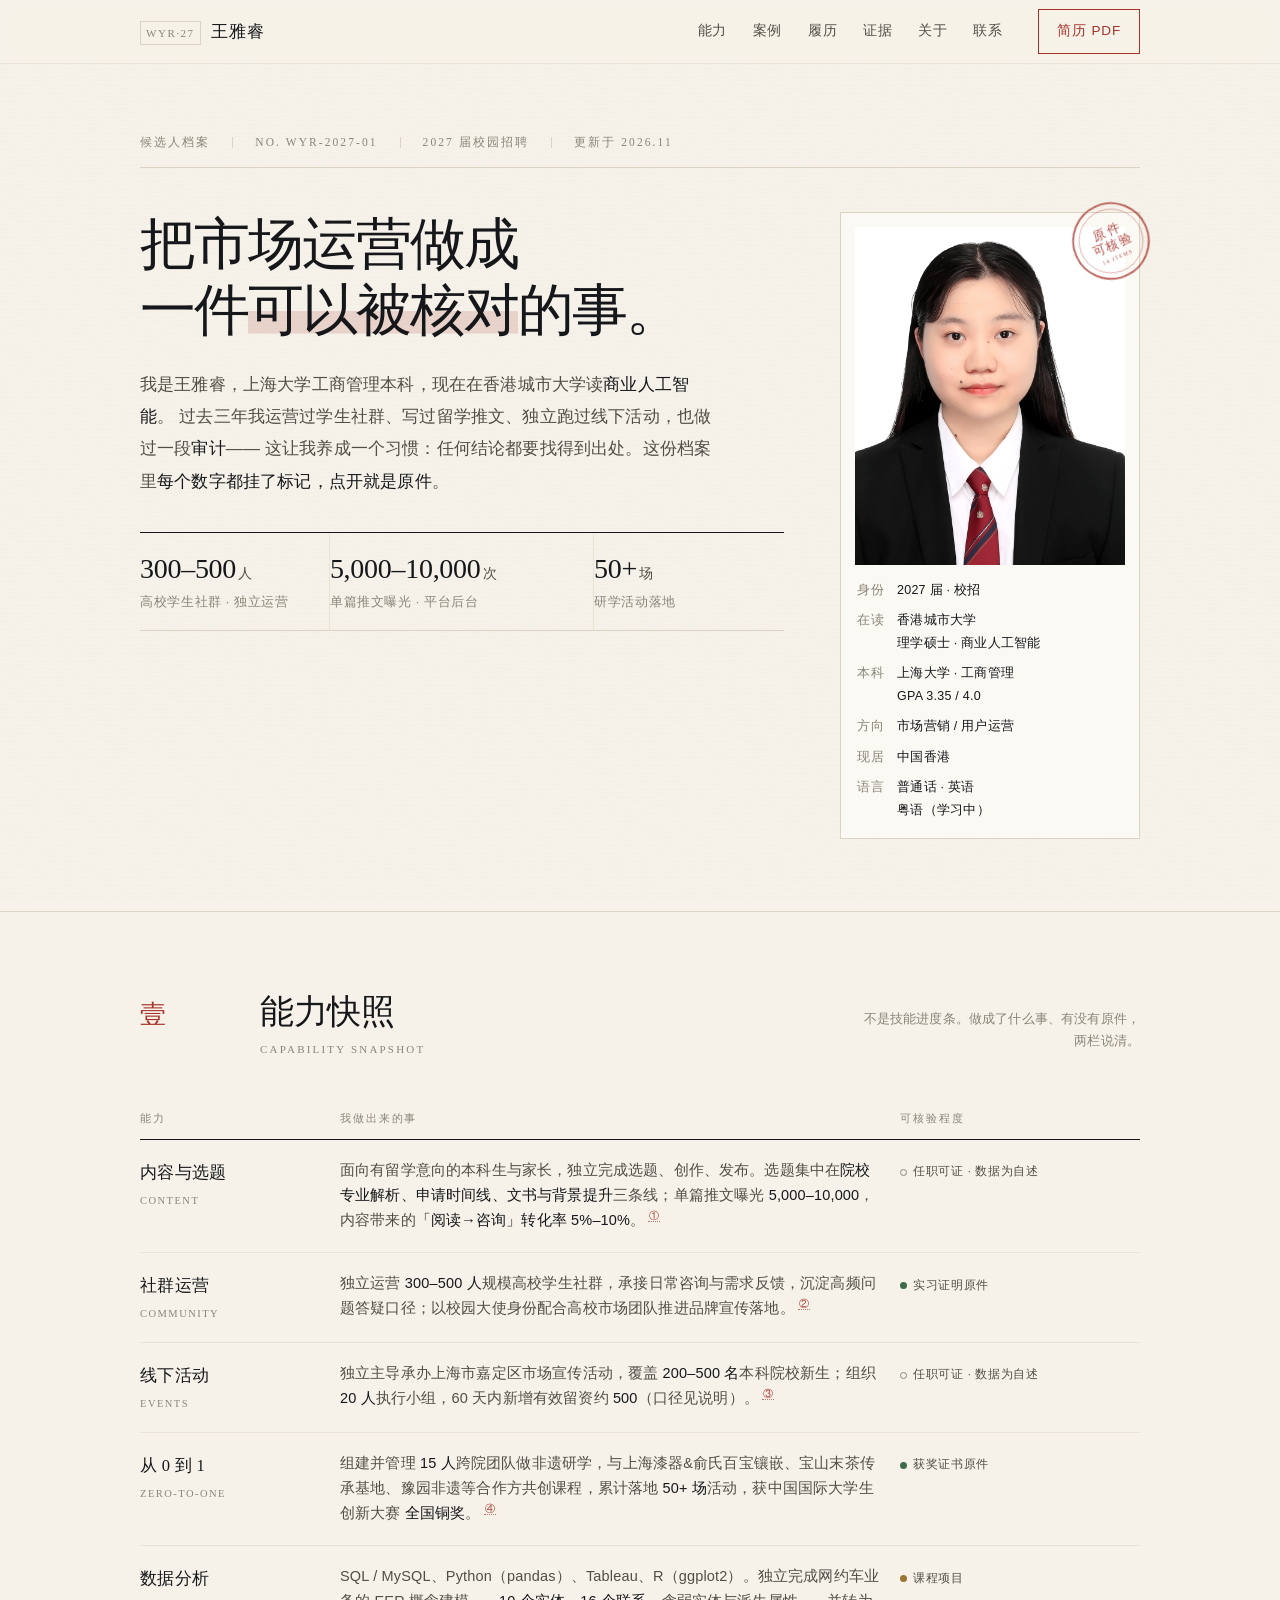
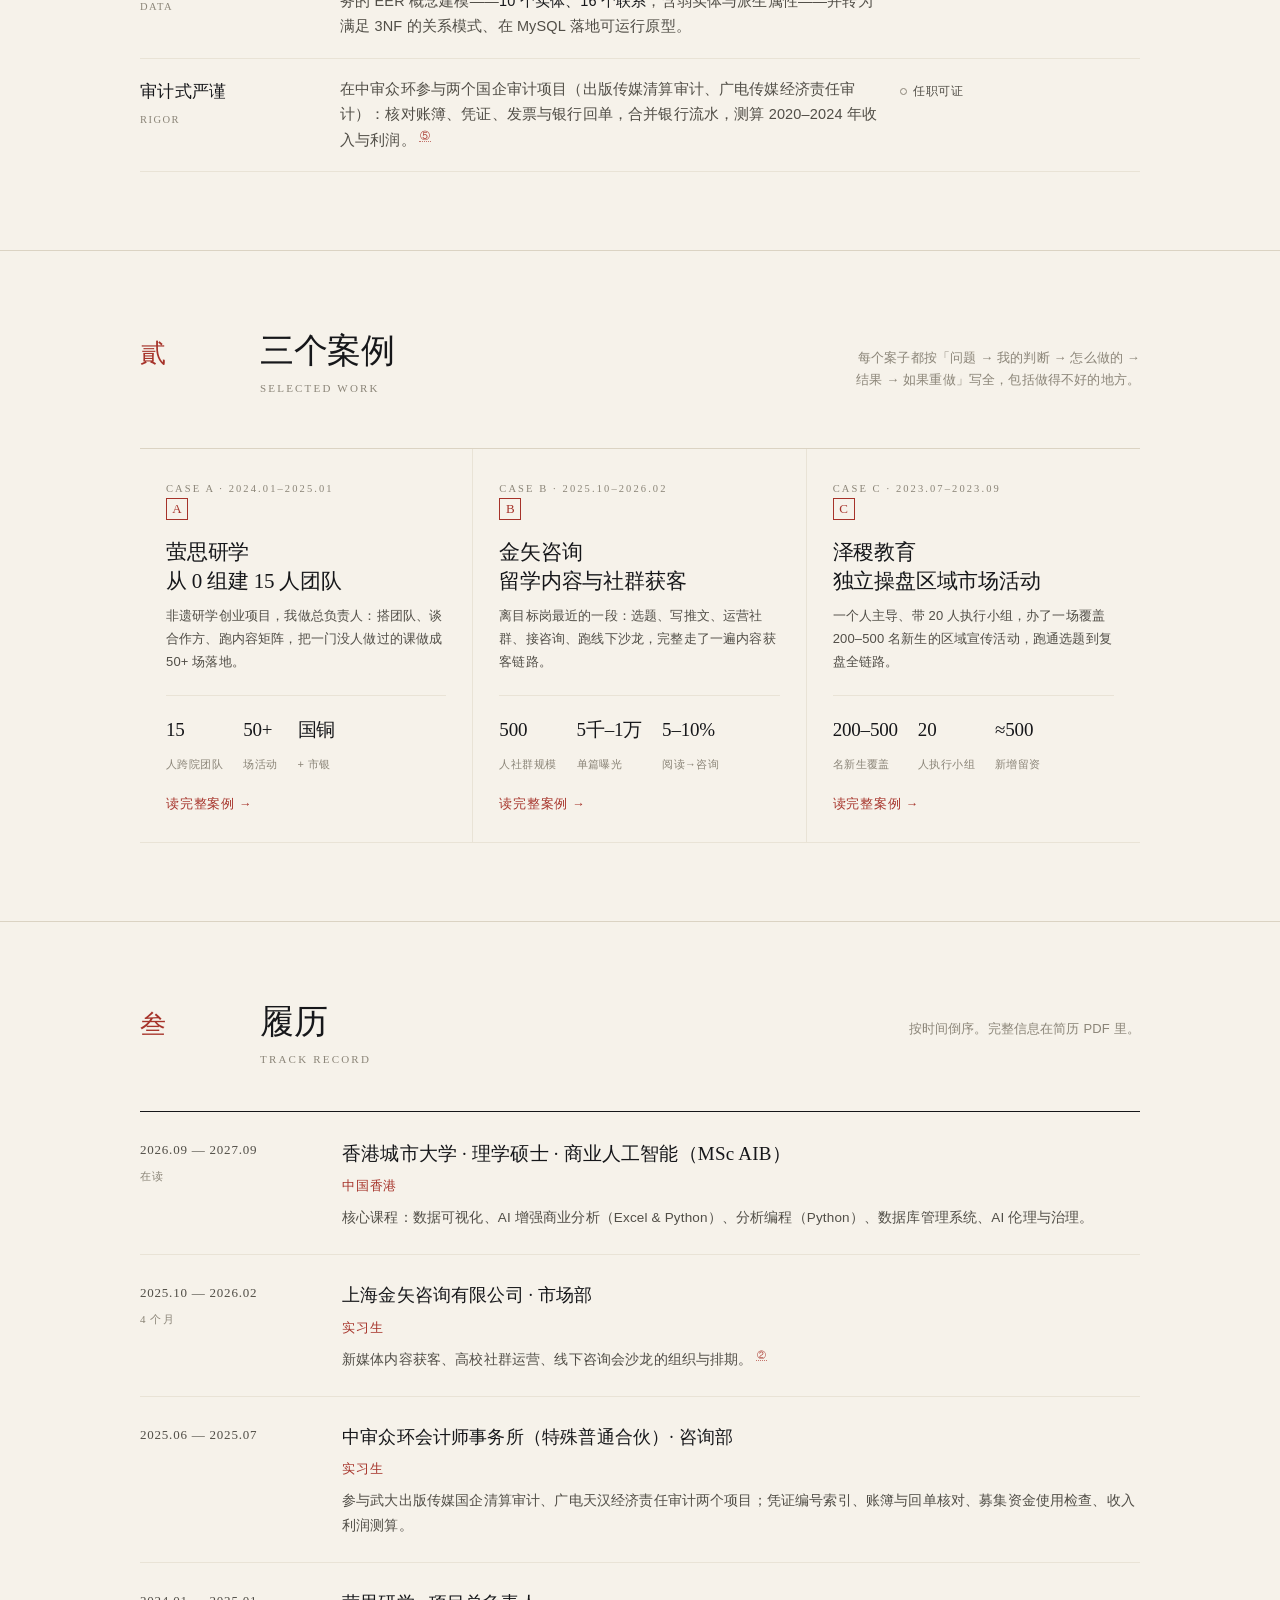
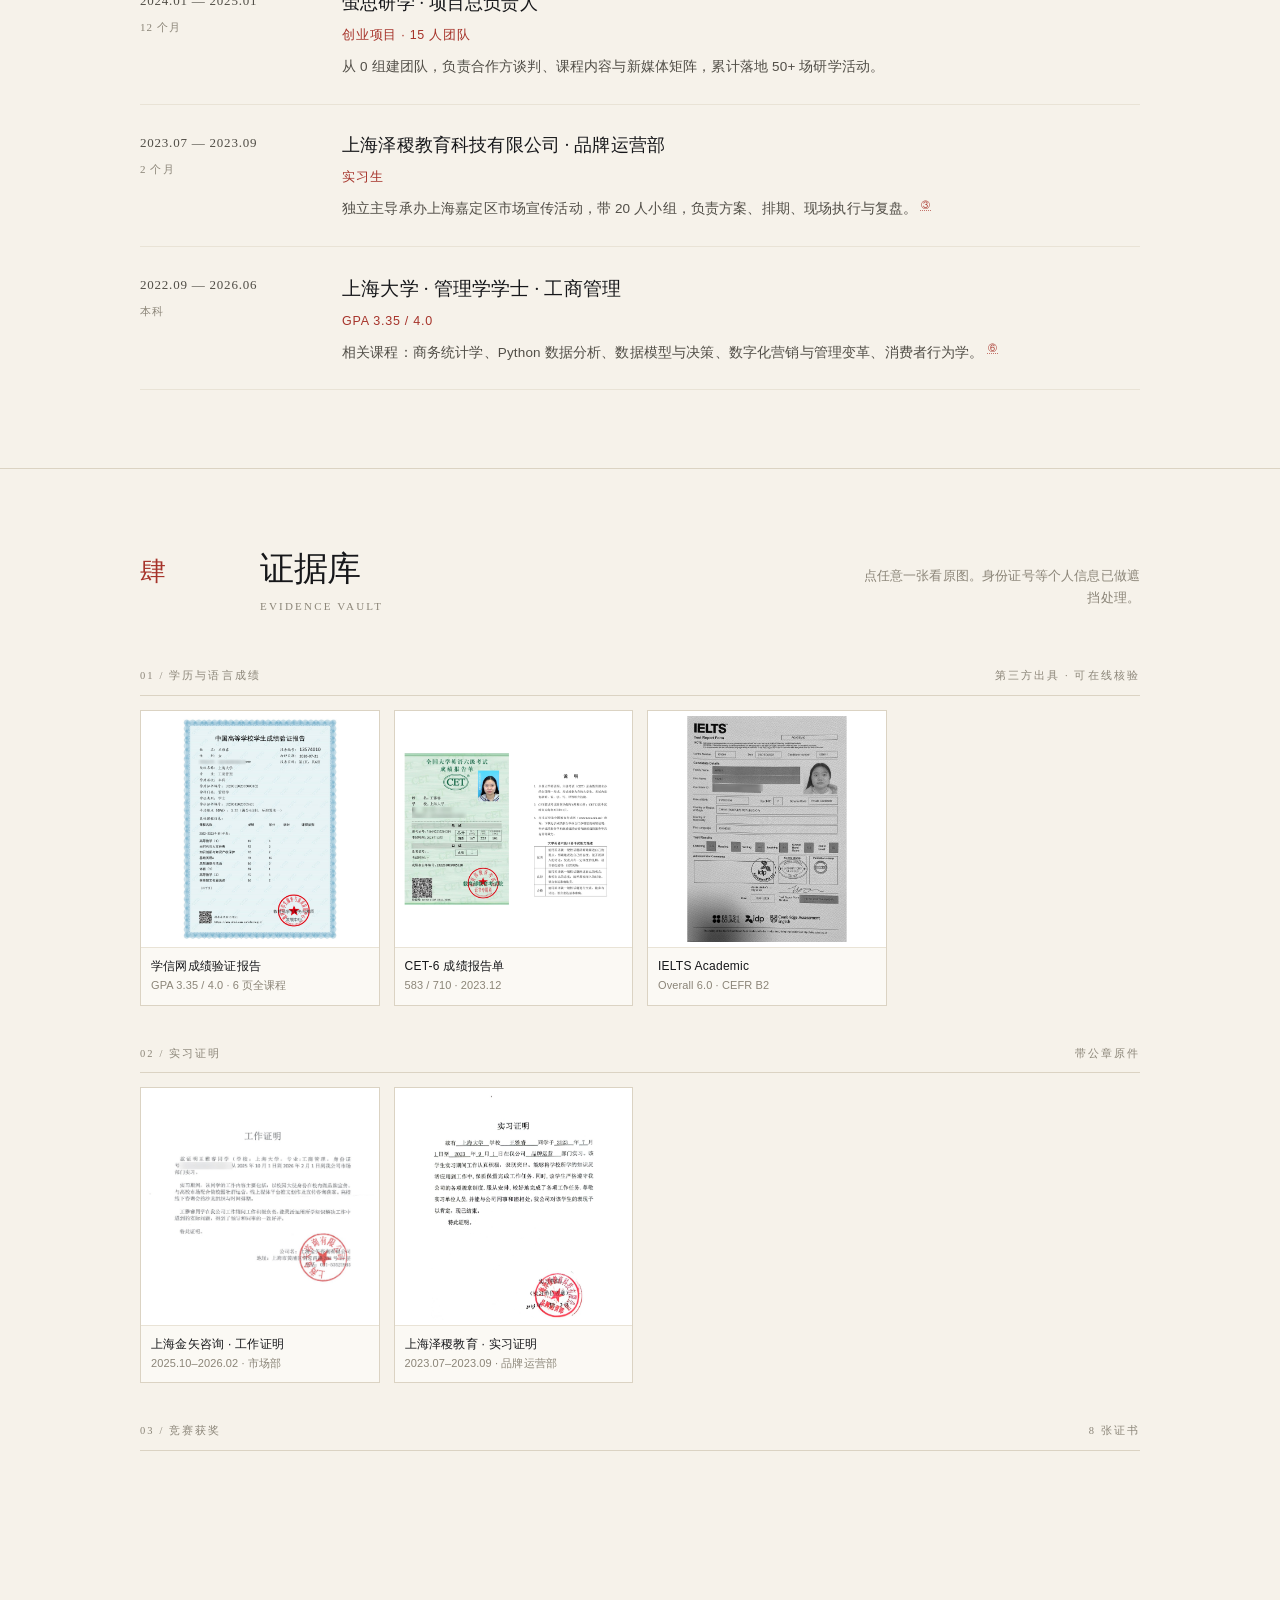
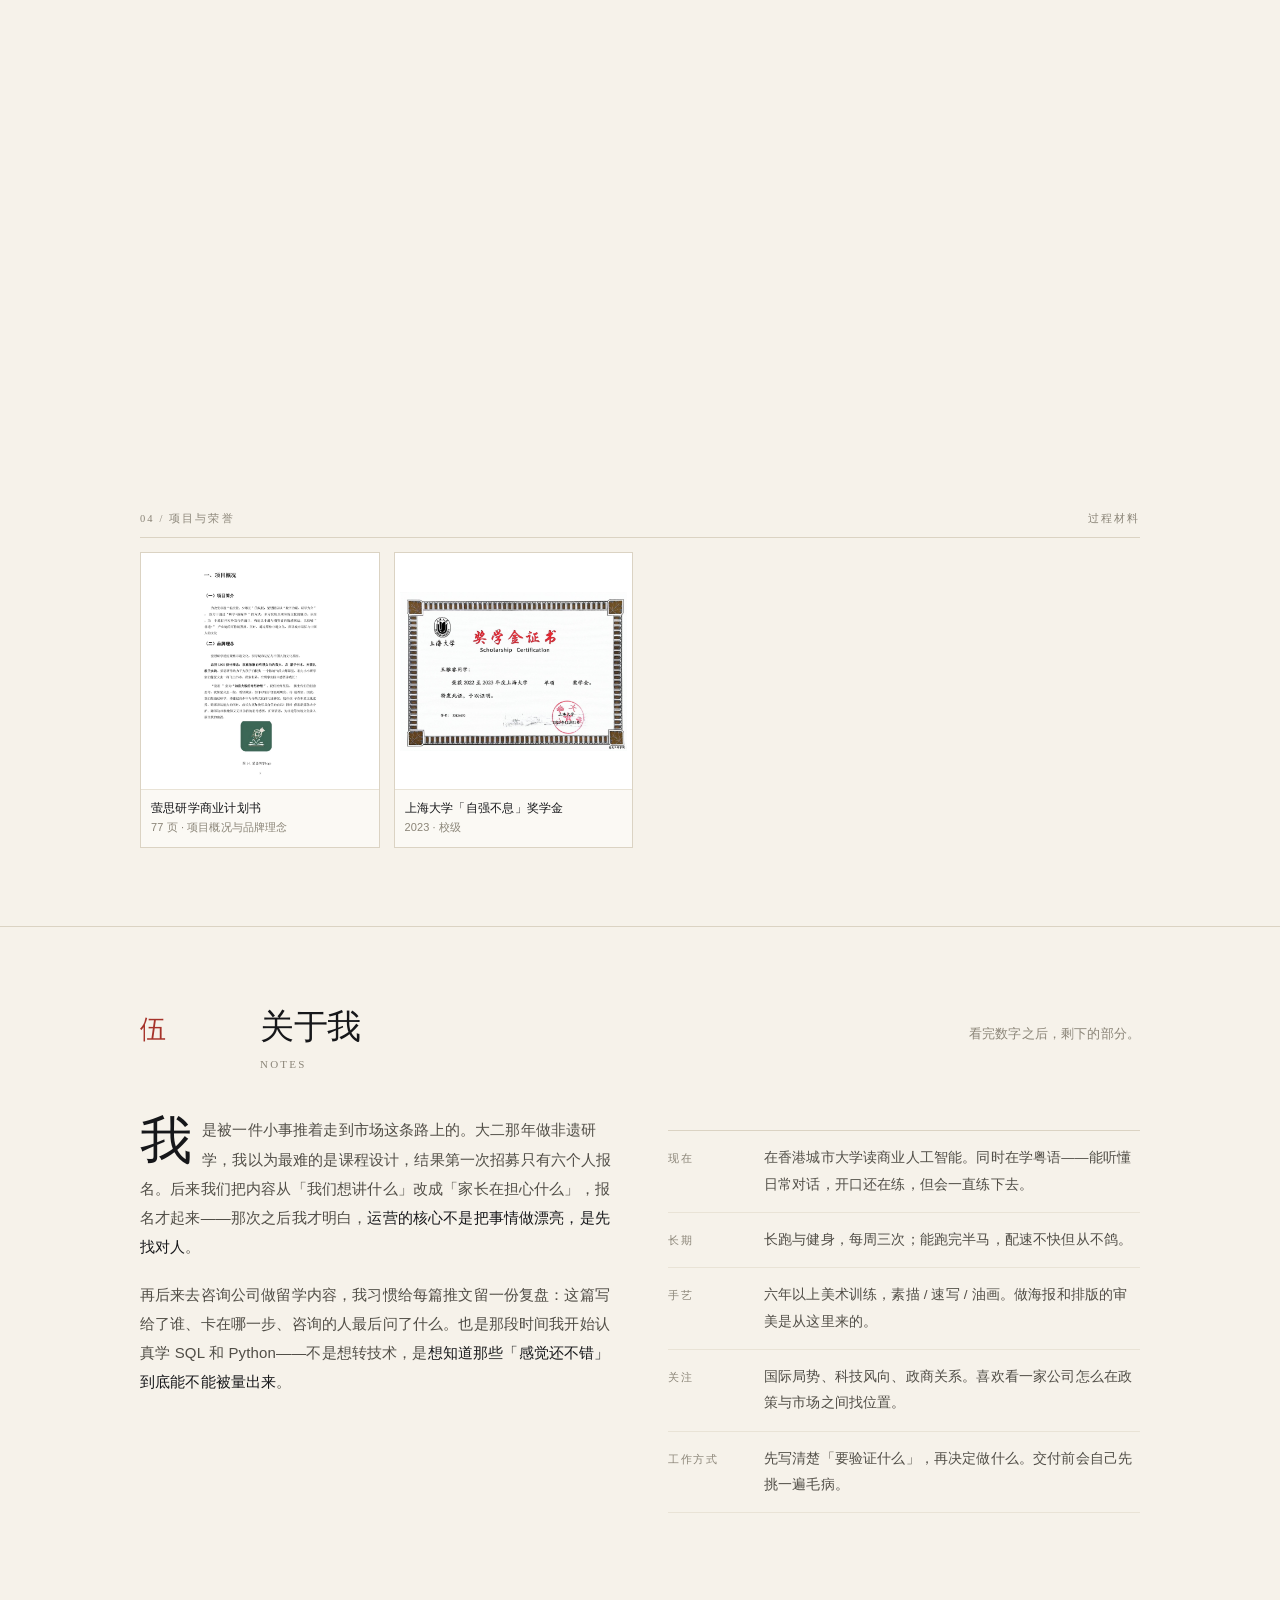
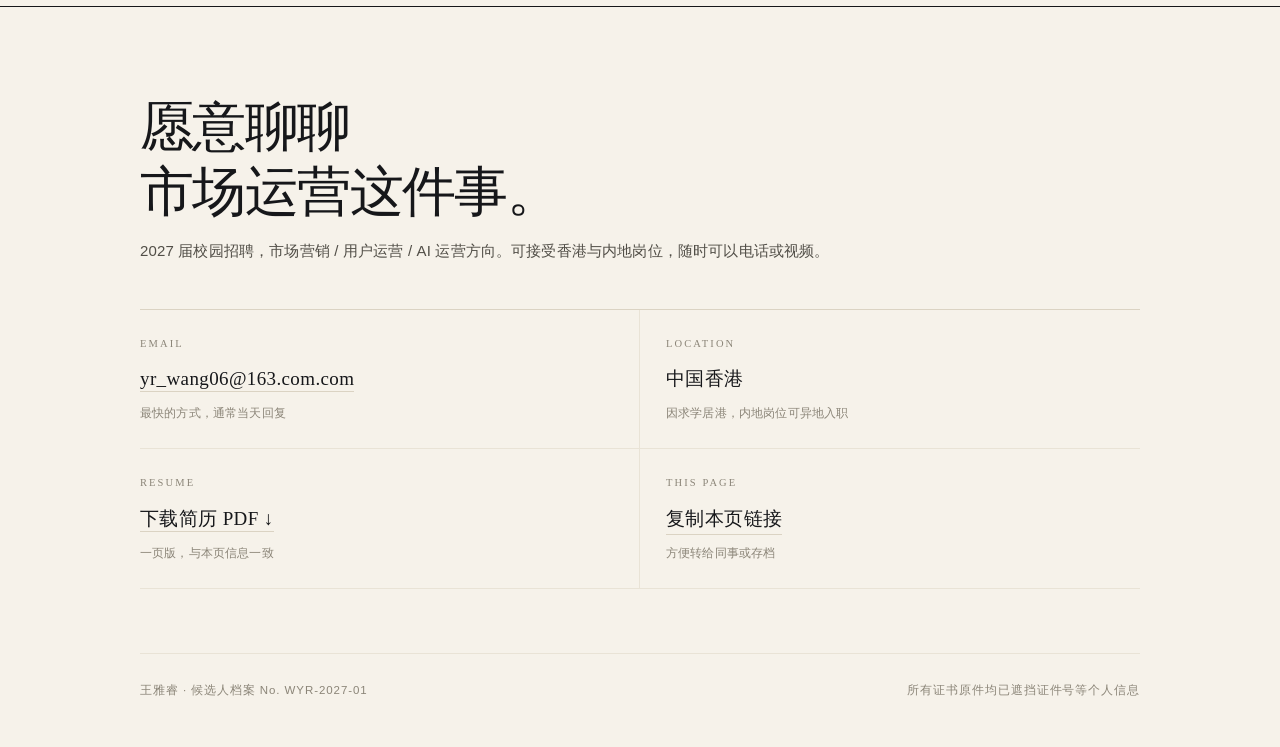
==== index.html @ b4890b72 "个人求职主页：主页 + 三个案例深页 + 证据库" ====
<!DOCTYPE html>
<html lang="zh-CN" data-page-node-id="3rW7O2T2aUyDZjyz8RVxcq">
<head data-page-node-id="IyUqj9gCF0rRZbcDeGdoFm">
<meta charset="UTF-8" data-page-node-id="Cg05ZPYhwxcFV65vFVqfx5">
<meta name="viewport" content="width=device-width, initial-scale=1, viewport-fit=cover" data-page-node-id="Tofww5QOfFr5IQRy7ZRAEP">
<title>王雅睿 · 候选人档案｜市场运营 × 商业 AI</title>
<meta name="description" content="王雅睿的求职档案：市场营销 / 用户运营方向，2027 届。社群 300–500 人、单篇曝光 5,000–10,000、50+ 场活动落地——每个数字都可以点开看原件。" data-page-node-id="3o1d6H4ub7Fr3OUBq5OJev">
<meta property="og:title" content="王雅睿 · 候选人档案" data-page-node-id="F1kcLTGFA8L5IuRWUOjXQo">
<meta property="og:description" content="把市场运营做成一件可以被核对的事。每个数字都能点开看原件。" data-page-node-id="FoWhUVupAAy3FRK7jI3DTn">
<meta property="og:type" content="profile" data-page-node-id="D4tkSBPD7HhjB764NLaxyy">
<meta name="theme-color" content="#F6F2EA" data-page-node-id="rVIRnZGQgcX4k6D0nRZxge">
<link rel="stylesheet" href="assets/css/style.css" data-page-node-id="ITL69DFjRI6aH1kKq4cWzA">
<link rel="icon" href="data:image/svg+xml,%3Csvg xmlns='http://www.w3.org/2000/svg' viewBox='0 0 32 32'%3E%3Crect width='32' height='32' fill='%23F6F2EA'/%3E%3Ctext x='16' y='23' font-family='serif' font-size='19' text-anchor='middle' fill='%2316171A'%3E王%3C/text%3E%3C/svg%3E" data-page-node-id="YFJG2uj8fcCX6z87Q8WNh3">
</head>
<body data-page-node-id="DBGre9bV0Rbq56rV9e6fEq">

<div class="progress" id="progress" data-page-node-id="qNP0ofUanUL6TaEUNlZ9ET"></div>

<header class="topbar" id="topbar" data-page-node-id="6o1U7KE8ZUZcat3TRJ0YXN">
  <div class="wrap" data-page-node-id="iz7XzhpEjI8BxDLKNpGn3j">
    <a class="brand" href="#top" data-page-node-id="jNqeBmuFl4iLcr6DYHzYpp"><span class="idx" data-page-node-id="QMomP7bT2M6AMP9yG8xoOj">WYR·27</span>王雅睿</a>
    <nav class="nav" id="nav" data-page-node-id="5OzqGx1LTX3hp3N8IAxzbo">
      <a href="#capability" data-page-node-id="iE60yF2D6KvG8jv4lZjAG3">能力</a>
      <a href="#cases" data-page-node-id="LtE9ecdXGhDPWm4U1nprAi">案例</a>
      <a href="#track" data-page-node-id="sd4MPZTDdKNSzBZe9NDNyK">履历</a>
      <a href="#vault" data-page-node-id="PxlEeK2Q7bdeE2jkTgO5Oe">证据</a>
      <a href="#about" data-page-node-id="SiUefFDdPsVM1Bc1UvfvZD">关于</a>
      <a href="#contact" data-page-node-id="FMXvlNWWqbcRLtR20S2TXp">联系</a>
    </nav>
    <a class="btn btn--seal" href="assets/docs/王雅睿_市场运营_简历.pdf" target="_blank" rel="noopener" data-page-node-id="gG3QMGjwgCRSXr06G0YqLo">简历 PDF</a>
  </div>
</header>

<main id="top" data-page-node-id="mqFvXyKYajFZKtyqShaC9O">

<!-- ══════════════════════ 首屏 ══════════════════════ -->
<section class="hero" data-page-node-id="Vp7hL2NpA2HNymBN58H6Iy">
  <div class="wrap" data-page-node-id="Dtm4Lm6kjdu806PJhCV9HE">

    <div class="hero-meta" data-page-node-id="GTxefBMCHbf6BtBMO8LFev">
      <span data-page-node-id="HuEmtAj0pL0EKH0cH8p0uo">候选人档案</span><span class="sep" data-page-node-id="kcDPpHM9YvOJA9FsgOVtwB"></span>
      <span data-page-node-id="WDnkIGuHUcg3pZkCaamkpP">No. WYR-2027-01</span><span class="sep" data-page-node-id="7ZEqAhuBV8PtHYKCIKTM3E"></span>
      <span data-page-node-id="OcBIWPklPxzWCDZlWB6yJH">2027 届校园招聘</span><span class="sep" data-page-node-id="M7ayPCcjbf8464PJ08BTDE"></span>
      <span data-page-node-id="b18Sbu6osI8KVCXDFysQWo">更新于 2026.11</span>
    </div>

    <div class="hero-grid" data-page-node-id="WWiYXAsM4WBFP71lXmY7DF">
      <div data-page-node-id="Kgh1e3wEtumLnLEpW5oAnI">
        <h1 data-page-node-id="hcQ4YLpFDiZUIjP3So9pcU">把市场运营做成<br data-page-node-id="NoQBzs3Ojo3B0C3RCRTM4p">一件<em data-page-node-id="cGwQwaeO9K630KPwYTR4Nz">可以被核对</em>的事。</h1>

        <p class="hero-lead" data-page-node-id="725DXFeWXCWbDvC1SgxjMr">
          我是王雅睿，上海大学工商管理本科，现在在香港城市大学读<strong data-page-node-id="FKp72LZNGszzpJo05PKH5A">商业人工智能</strong>。
          过去三年我运营过学生社群、写过留学推文、独立跑过线下活动，也做过一段<strong data-page-node-id="poCYEkGu9Wr4pmmlwnJNMN">审计</strong>——
          这让我养成一个习惯：任何结论都要找得到出处。这份档案里<strong data-page-node-id="k5fAmEGmrgG6kIk7xNzsGU">每个数字都挂了标记，点开就是原件</strong>。
        </p>

        <div class="statbar" data-page-node-id="S4Tze6ey4y2ffPAvltMvBD">
          <div class="stat" data-page-node-id="uBUJJzvFk4uA7zG09CWAba">
            <div class="n" data-page-node-id="ETHJID01gaAb4LSZv8Gv3A">300–500<span class="u" data-page-node-id="1hY59J32boPedgbBeb9tYG">人</span></div>
            <div class="k" data-page-node-id="JR0lFJgdt1A8p3T5ELJPKW">高校学生社群 · 独立运营</div>
          </div>
          <div class="stat" data-page-node-id="fQJ0r69xY21rR4u4Y8USDd">
            <div class="n" data-page-node-id="J71DCFBFbBADZIS0Wo9Skv">5,000–10,000<span class="u" data-page-node-id="HaPOt0PNGQKu3UvBHWfuC6">次</span></div>
            <div class="k" data-page-node-id="ArixRgeVfndCPQkAcl286t">单篇推文曝光 · 平台后台</div>
          </div>
          <div class="stat" data-page-node-id="BkISlcNllDEnXzQK0TCQuX">
            <div class="n" data-page-node-id="ZwDAdL7Y41IS96eqUEcJtr">50+<span class="u" data-page-node-id="2WIYDDctSkUC2yvEqDISUw">场</span></div>
            <div class="k" data-page-node-id="WwwEiM5c1PVYlNHGcnRvbU">研学活动落地</div>
          </div>
        </div>
      </div>

      <aside class="dossier" data-page-node-id="Qr7a9z0eMP1L1Q4ODBY6dN">
        <div class="photo" data-page-node-id="sCMKFO5dWV8wzbSLBCruxb">
          <img src="assets/img/portrait.jpg" alt="王雅睿证件照" width="900" height="1227" data-page-node-id="PXFOWGlkHNe8Hfe6pwkKDL">
        </div>
        <dl data-page-node-id="RMUOB1T433BYOlLD2ChgJB">
          <dt data-page-node-id="fqbkaPihmlsoBOppPmaITU">身份</dt><dd data-page-node-id="gm8XEwmnA4EkppfnNYX8D6">2027 届 · 校招</dd>
          <dt data-page-node-id="5TdCHjFea2HZ0QyNn4WjON">在读</dt><dd data-page-node-id="3uszACrRmUaODUJgGBAFSs">香港城市大学<br data-page-node-id="rKoDGYOkbRVVpKvPaTW431">理学硕士 · 商业人工智能</dd>
          <dt data-page-node-id="Hb4Ajxq5PNaHy5Ndlvvf6C">本科</dt><dd data-page-node-id="gw7EZiZLXijRcLXTdVB6Ip">上海大学 · 工商管理<br data-page-node-id="IdcbN60b6AZc35eS7Zca4i">GPA 3.35 / 4.0</dd>
          <dt data-page-node-id="XTbnvzENPdci5OqBcpiiEj">方向</dt><dd data-page-node-id="OET5wR2cwAQltkdAE1d1du">市场营销 / 用户运营</dd>
          <dt data-page-node-id="g1HWWDaU3ZIS140K21VxjO">现居</dt><dd data-page-node-id="HwRaPjEo4KLt4mOENa2XvM">中国香港</dd>
          <dt data-page-node-id="A75voj5IuJHTNsVs0YECEH">语言</dt><dd data-page-node-id="hdX2cCm5kCjMgwaiZrrNTB">普通话 · 英语<br data-page-node-id="e9c0SMnjhD4yEh4VbqCv1s">粤语（学习中）</dd>
        </dl>
        <svg class="verified" viewBox="0 0 100 100" aria-hidden="true" data-page-node-id="UEHVYLJPh8Jhtb1ErsLCl4">
          <g transform="rotate(-14 50 50)" data-page-node-id="2OQoqmVgDdzHkl3zTvJX89">
            <circle cx="50" cy="50" r="45" fill="none" stroke="#A6332A" stroke-width="2.2" opacity=".85" data-page-node-id="7Sq2ZocgakYSX98zUadTrc"/>
            <circle cx="50" cy="50" r="38" fill="none" stroke="#A6332A" stroke-width=".8" opacity=".55" data-page-node-id="W1mGzALszWHQwxozZ0gJrm"/>
            <text x="50" y="43" text-anchor="middle" font-family="serif" font-size="15" fill="#A6332A" letter-spacing="2" data-page-node-id="RHlOt8LGH1Kg7LglW7LWvF">原件</text>
            <text x="50" y="60" text-anchor="middle" font-family="serif" font-size="15" fill="#A6332A" letter-spacing="1" data-page-node-id="pLBiiTKIr72lNZmIg3rzqm">可核验</text>
            <text x="50" y="73" text-anchor="middle" font-family="Georgia,serif" font-size="6.4" fill="#A6332A" letter-spacing="1.4" data-page-node-id="xdDk63AU5IfaxEyqw8AQls">14 ITEMS</text>
          </g>
        </svg>
      </aside>
    </div>

  </div>
</section>

<!-- ══════════════════════ 壹 · 能力快照 ══════════════════════ -->
<section class="sec" id="capability" data-page-node-id="ZEkzFGn9x6ylnurfcDuvVQ">
  <div class="wrap" data-page-node-id="SKCDuwHYbQvrWeYyuMKdDB">
    <div class="sec-head" data-page-node-id="EABFCglHkeDKiFdO4THnI0">
      <div class="sec-num" data-page-node-id="4F3Dykb3NEaX2G6eSEu9Ng">壹</div>
      <h2 class="sec-title" data-page-node-id="2uoj7alC0ztblX48U2VRp8">能力快照<small data-page-node-id="hSpWr9vPow0p24CNM1da2j">Capability Snapshot</small></h2>
      <p class="sec-note" data-page-node-id="CxMPgj1lN4anDHK1faJxoB">不是技能进度条。做成了什么事、有没有原件，两栏说清。</p>
    </div>

    <table class="cap-table" data-page-node-id="OowpvK2WBSxdlTjr2UQYSW">
      <thead data-page-node-id="FtqkCuZ8oUPd1aNUAWSgko">
        <tr data-page-node-id="qNDTCSBoUj7myZiRS45OAK">
          <th style="width:20%" data-page-node-id="B6KlIWRc4BJcNXXagtab3W">能力</th>
          <th style="width:56%" data-page-node-id="qXqBrKqAXcBnfEQ0oTzQ8c">我做出来的事</th>
          <th style="width:24%" data-page-node-id="NftFq2DFsLyjBMLtPOhM1m">可核验程度</th>
        </tr>
      </thead>
      <tbody data-page-node-id="GXNyE1EYuVh2FxIWMzqWlW">
        <tr class="reveal" data-page-node-id="KXaxd6Y4Kr1X5VZpNmI0gH">
          <td data-page-node-id="yQJq5SgRELlciSoFP7d9WN"><div class="cap-name" data-page-node-id="UTVUDxtdtdG9F5Qf6nSyhL">内容与选题<span data-page-node-id="P8WO3vmBkQEhAoh1lB8O5A">CONTENT</span></div></td>
          <td class="cap-do" data-page-node-id="HeIa0Md8gAurE3EERUhGF7">面向有留学意向的本科生与家长，独立完成选题、创作、发布。选题集中在<b data-page-node-id="MGkZrwPHSO4PHOXbbdIBH4">院校专业解析、申请时间线、文书与背景提升</b>三条线；单篇推文曝光 <b class="nb" data-page-node-id="plZkhOZszEf3u7nSaNjRAq">5,000–10,000</b>，内容带来的<b class="nb" data-page-node-id="emCwqFpo0HQzdJV9PKZHMn">「阅读→咨询」转化率 5%–10%</b>。<button class="ev" data-ev="cav-jinshi" data-page-node-id="qkqZj09lFEfuMi5A6RLHLS">①</button></td>
          <td class="cap-tag" data-page-node-id="0KbGq6yDSCJrEn2Cj629GN"><span class="lvl lvl--c" data-page-node-id="UGfSjdYqRlC6BPEONjv6DG">任职可证 · 数据为自述</span></td>
        </tr>
        <tr class="reveal" data-page-node-id="HUOGjkQt1GTZ8NupBZBzDL">
          <td data-page-node-id="ZJRyixihvW6isY6BZwRbIu"><div class="cap-name" data-page-node-id="KZUJku73gg9jQZDP4NYRGi">社群运营<span data-page-node-id="Nt5TgTAjQJG9uDXDMpf8ng">COMMUNITY</span></div></td>
          <td class="cap-do" data-page-node-id="4kv7lyTtL8SZlEb2STFg4h">独立运营 <b class="nb" data-page-node-id="8UTnzG1OWzjIkZcUQqRMfj">300–500 人</b>规模高校学生社群，承接日常咨询与需求反馈，沉淀高频问题答疑口径；以校园大使身份配合高校市场团队推进品牌宣传落地。<button class="ev" data-ev="jinshi" data-page-node-id="xxDPAcXyS3yyInNJeK7PaE">②</button></td>
          <td class="cap-tag" data-page-node-id="zpmByrkJAyIv8gDkFjHZO4"><span class="lvl lvl--a" data-page-node-id="9GOGZ5Z4n7F0s76hnChD6U">实习证明原件</span></td>
        </tr>
        <tr class="reveal" data-page-node-id="e0AjvEGhgoI4vkhESRBllz">
          <td data-page-node-id="5vGTxBCTCFObnAAF1bEu9R"><div class="cap-name" data-page-node-id="11VwAdBxl2s4vesyw1sv03">线下活动<span data-page-node-id="HWT6KVB0cEcTHNzAPz8RFW">EVENTS</span></div></td>
          <td class="cap-do" data-page-node-id="cMePRGVpTKwFuWRuL2ObK9">独立主导承办上海市嘉定区市场宣传活动，覆盖 <b class="nb" data-page-node-id="0hJV9X5BhD4qEfM5krN59l">200–500 名</b>本科院校新生；组织 <b data-page-node-id="YAUdFJPnoAE40TJgstyb2P">20 人</b>执行小组，60 天内新增有效留资约 <b data-page-node-id="ZpxFrRr1zrupjN2G6wO5dZ">500</b>（口径见说明）。<button class="ev" data-ev="zeji" data-page-node-id="jsHHe3sI9YgJxpxmaYxFKs">③</button></td>
          <td class="cap-tag" data-page-node-id="GIODnCmcY2pyhP2bn2m9IT"><span class="lvl lvl--c" data-page-node-id="lVqkAKgZVZRTD7KpQiCj7y">任职可证 · 数据为自述</span></td>
        </tr>
        <tr class="reveal" data-page-node-id="19BAzCcT57g3BH5rwAbCFz">
          <td data-page-node-id="m0A5aQiMYE0wApzlNYUdiI"><div class="cap-name" data-page-node-id="Jko170wKoE0B4vDFue9gL7">从 0 到 1<span data-page-node-id="KPAEXl1JkxQZs8xOsGm7xY">ZERO-TO-ONE</span></div></td>
          <td class="cap-do" data-page-node-id="Yna4XaSlWaYPbFQLt5oYzU">组建并管理 <b data-page-node-id="WFemoSUSmAFtvDfdmGswhI">15 人</b>跨院团队做非遗研学，与上海漆器&amp;俞氏百宝镶嵌、宝山末茶传承基地、豫园非遗等合作方共创课程，累计落地 <b data-page-node-id="e9hkAq19CF5FA8umqesoz5">50+ 场</b>活动，获中国国际大学生创新大赛 <b data-page-node-id="GkSC3bVa86pXA1aAs1fU7o">全国铜奖</b>。<button class="ev" data-ev="guotong" data-page-node-id="yrcnAG6OG8mAraPi6Z2plu">④</button></td>
          <td class="cap-tag" data-page-node-id="mKhUy189JcHzcS6Z85tS96"><span class="lvl lvl--a" data-page-node-id="IVOXSSsnBA7W7Q6mJBvzC2">获奖证书原件</span></td>
        </tr>
        <tr class="reveal" data-page-node-id="LZC0dkJRX8RUEVT2xh5OVf">
          <td data-page-node-id="8oNo8wFHIp94FxfLduTmAo"><div class="cap-name" data-page-node-id="GonXmNC6tdD4ss8PSzdm1G">数据分析<span data-page-node-id="EnHIDbEg6uffMsyg3MHi4D">DATA</span></div></td>
          <td class="cap-do" data-page-node-id="G00E7zsVcU6CIBv2DFyNO6">SQL / MySQL、Python（pandas）、Tableau、R（ggplot2）。独立完成网约车业务的 EER 概念建模——<b data-page-node-id="J6OY15ATCRYZohP639p8Sj">10 个实体、16 个联系</b>，含弱实体与派生属性——并转为满足 3NF 的关系模式、在 MySQL 落地可运行原型。</td>
          <td class="cap-tag" data-page-node-id="CGli09SWpWG49X5rO5APNz"><span class="lvl lvl--b" data-page-node-id="gnrmHjMwJ14OXijjbQ9vrT">课程项目</span></td>
        </tr>
        <tr class="reveal" data-page-node-id="UCM9VH6fwh6zJkwSNo5S5i">
          <td data-page-node-id="1DtsLupz3P8oyLlpZMgFZf"><div class="cap-name" data-page-node-id="42SGLTDCUXsy69xAuizFMH">审计式严谨<span data-page-node-id="xUMvP2fGDfwv3Ad6vMd2K3">RIGOR</span></div></td>
          <td class="cap-do" data-page-node-id="lwz8Jt1Arni2mQzt93V5CZ">在中审众环参与两个国企审计项目（出版传媒清算审计、广电传媒经济责任审计）：核对账簿、凭证、发票与银行回单，合并银行流水，测算 2020–2024 年收入与利润。<button class="ev" data-ev="cav-zhongshen" data-page-node-id="UuxOiX0jQY3LAGHeTePhKo">⑤</button></td>
          <td class="cap-tag" data-page-node-id="2PVUOLFM4Nq1UvMKr36s0V"><span class="lvl lvl--c" data-page-node-id="RlMymfM7ASrWi5BrhVcXfG">任职可证</span></td>
        </tr>
      </tbody>
    </table>
  </div>
</section>

<!-- ══════════════════════ 貳 · 案例 ══════════════════════ -->
<section class="sec" id="cases" data-page-node-id="kdmPSDgfJgUrngdA98lcZO">
  <div class="wrap" data-page-node-id="5tF8pFUcqaceotLNKHfHw3">
    <div class="sec-head" data-page-node-id="0MygWr1OeCMDOSUH4gvcMF">
      <div class="sec-num" data-page-node-id="IEXIDDWHwRLsFdcDhsoH7S">貳</div>
      <h2 class="sec-title" data-page-node-id="p6VTtvCu1CirS3aO8hpVKO">三个案例<small data-page-node-id="540ZebyZptdPcixwnVvYkB">Selected Work</small></h2>
      <p class="sec-note" data-page-node-id="9kgBnCbBufdHnRjiCCMbtf">每个案子都按「问题 → 我的判断 → 怎么做的 → 结果 → 如果重做」写全，包括做得不好的地方。</p>
    </div>

    <div class="cases" data-page-node-id="gDp4lFvG4rzKRJjedywO7q">
      <a class="case-card reveal" href="cases/yingsi.html" data-page-node-id="277oMTAoxa40jmSEJmmHIX">
        <span class="cc-kicker" data-page-node-id="Xydt8JGPjnj9e7mvncY51C">Case A · 2024.01–2025.01</span>
        <span class="cc-letter" data-page-node-id="WMryT6HDDT5oPmDTt4LV8C">A</span>
        <h3 class="cc-title" data-page-node-id="1QDNgq0ohXtZocMyXFTyU5">萤思研学<br data-page-node-id="qbeGrfAgKTitbKlL51flCF">从 0 组建 15 人团队</h3>
        <p class="cc-sub" data-page-node-id="HK6DAZ1EbI73qm1ukys4Yj">非遗研学创业项目，我做总负责人：搭团队、谈合作方、跑内容矩阵，把一门没人做过的课做成 50+ 场落地。</p>
        <div class="cc-metrics" data-page-node-id="40iEVgUsbMG56CGIpYrZDR">
          <div class="cc-metric" data-page-node-id="pANDqTCI1uvIvpl98Y7iwS"><b data-page-node-id="vjvyupdQNo0m6X66MKbYxo">15</b><span data-page-node-id="zodbcYudGroZdUQCeomaW3">人跨院团队</span></div>
          <div class="cc-metric" data-page-node-id="FUxFLY5IfEpbjve2iuigdM"><b data-page-node-id="myCb81zs7ZJBfnhEuOV00u">50+</b><span data-page-node-id="lKYTAyHnMQbRFYMwDSJeMQ">场活动</span></div>
          <div class="cc-metric" data-page-node-id="9T2wEQCe9BIA9eJVXOpDdr"><b data-page-node-id="BYJjiJvdHHWmHCQxUb4t5Z">国铜</b><span data-page-node-id="Bc8mbNcrWsh5hyiE8RGh06">+ 市银</span></div>
        </div>
        <span class="cc-more" data-page-node-id="lnSD5eR9OxYtlKDTReGWkn">读完整案例 →</span>
      </a>

      <a class="case-card reveal d1" href="cases/jinshi.html" data-page-node-id="JneCB5lEtN3TtHX7J3afgs">
        <span class="cc-kicker" data-page-node-id="ePTSANULcqQGujCN3pt6Mq">Case B · 2025.10–2026.02</span>
        <span class="cc-letter" data-page-node-id="cuCYVcqMpvdttLnbR30JIq">B</span>
        <h3 class="cc-title" data-page-node-id="p34RPo3mke9obBHRAPOME6">金矢咨询<br data-page-node-id="dohIw88heNGv8rBZLWtlQP">留学内容与社群获客</h3>
        <p class="cc-sub" data-page-node-id="iz9NHV4R2gD9zEccRCXYtn">离目标岗最近的一段：选题、写推文、运营社群、接咨询、跑线下沙龙，完整走了一遍内容获客链路。</p>
        <div class="cc-metrics" data-page-node-id="NC4s3LKF81lH70Dz2Sy7u9">
          <div class="cc-metric" data-page-node-id="dcGMHknbKONENhTQLeLB0m"><b data-page-node-id="S0hsqeACj0mZvPqgAnMIno">500</b><span data-page-node-id="znIj4Q5M4GezNbnAsTPxXP">人社群规模</span></div>
          <div class="cc-metric" data-page-node-id="R9Z7x6L0mSdu0k7FhFGjzT"><b data-page-node-id="FrlcY5JrbGBw8m6iDbgIUx">5千–1万</b><span data-page-node-id="fUSZ5HbqretrCPgJJhxyq1">单篇曝光</span></div>
          <div class="cc-metric" data-page-node-id="FSBGw0qCGm2L0U43t7fsaA"><b data-page-node-id="Pfameu51vFnDiRTsZGgJ7E">5–10%</b><span data-page-node-id="BxZLF1M4VYqOs4iTLGO8oT">阅读→咨询</span></div>
        </div>
        <span class="cc-more" data-page-node-id="PbGxIjFcejcr7yzeVGBgWJ">读完整案例 →</span>
      </a>

      <a class="case-card reveal d2" href="cases/zeji.html" data-page-node-id="yJ62L91qH7rux3m4pxhETu">
        <span class="cc-kicker" data-page-node-id="cihrbHYFt19KotGi8XNQfJ">Case C · 2023.07–2023.09</span>
        <span class="cc-letter" data-page-node-id="MJzKjncGrzICSukFGjYqtW">C</span>
        <h3 class="cc-title" data-page-node-id="ARMOAkD13YqkG9M3u5cH7Y">泽稷教育<br data-page-node-id="gQzL22qVJeV6pBgwdELBAI">独立操盘区域市场活动</h3>
        <p class="cc-sub" data-page-node-id="lK2ZioU6pedzlHlPiXkesb">一个人主导、带 20 人执行小组，办了一场覆盖 200–500 名新生的区域宣传活动，跑通选题到复盘全链路。</p>
        <div class="cc-metrics" data-page-node-id="YQsaHzwm1sqRLCnzLYCBBv">
          <div class="cc-metric" data-page-node-id="hWO6EsKGU0xphvwG10KknJ"><b data-page-node-id="WBO0LJvqVL4FNDNIOG3m5b">200–500</b><span data-page-node-id="e66pQxnKDsK8W0F67zPJuR">名新生覆盖</span></div>
          <div class="cc-metric" data-page-node-id="KwCYJybYhugjDGwl1r0KWC"><b data-page-node-id="5sgLxh5YzmKwoylQkpOUIs">20</b><span data-page-node-id="6pXg0AGlYpGrFsN7WV0805">人执行小组</span></div>
          <div class="cc-metric" data-page-node-id="KABVolsEVsJk96kQlokdVj"><b data-page-node-id="ELYAOKiD2aXwyszb6KEm5L">≈500</b><span data-page-node-id="E2RyhE0DpS4lHth99riGXa">新增留资</span></div>
        </div>
        <span class="cc-more" data-page-node-id="0qp7dtevl6RKDgBSIWmzp3">读完整案例 →</span>
      </a>
    </div>
  </div>
</section>

<!-- ══════════════════════ 叁 · 履历 ══════════════════════ -->
<section class="sec" id="track" data-page-node-id="628efrd1DCeSTFBNHriNKI">
  <div class="wrap" data-page-node-id="qUOrDQwesEswoVMwEFAxDT">
    <div class="sec-head" data-page-node-id="iwMshct4CxlcbbG3KAskLI">
      <div class="sec-num" data-page-node-id="M4TlJQ7WNccbzGzxDDBe7w">叁</div>
      <h2 class="sec-title" data-page-node-id="hTlQ8vunOl1oJWbuYcymvu">履历<small data-page-node-id="WyZ5xkvSiqQBi4F4u0xos9">Track Record</small></h2>
      <p class="sec-note" data-page-node-id="DjTIDtCjeWcX7hbwmxOFvL">按时间倒序。完整信息在简历 PDF 里。</p>
    </div>

    <div class="timeline" data-page-node-id="jsNUN5iRVbkcORe5umtBOX">
      <div class="tl-row tl-row--edu reveal" data-page-node-id="sC9mCSQSlmFmB4sM2gWFQk">
        <div class="tl-when" data-page-node-id="orrYZ0nMV8L6YsMguCQFlG">2026.09 — 2027.09<span data-page-node-id="OuZ3bpD54hqDK5Ld1K4nbk">在读</span></div>
        <div class="tl-body" data-page-node-id="kqGVVko5F7Z79NDlINevwp">
          <h4 data-page-node-id="8eAUENjh8DWz7Yt8DKOSeA">香港城市大学 · 理学硕士 · 商业人工智能（MSc AIB）</h4>
          <div class="role" data-page-node-id="2nbz4G0rrOMIZ8uSlnpww8">中国香港</div>
          <p data-page-node-id="HHL6o8Lw0ZilMw7wnq7LWR">核心课程：数据可视化、AI 增强商业分析（Excel &amp; Python）、分析编程（Python）、数据库管理系统、AI 伦理与治理。</p>
        </div>
      </div>

      <div class="tl-row reveal" data-page-node-id="FcWhI2KOLEPNY332WP4qnd">
        <div class="tl-when" data-page-node-id="MkAXdpSTNMCcFewL5aztWD">2025.10 — 2026.02<span data-page-node-id="bt4a1EoHduYvlYtZXctqyE">4 个月</span></div>
        <div class="tl-body" data-page-node-id="I61cK1OTBHDcefGJFH72SL">
          <h4 data-page-node-id="982gGaAnypBw3FMyKqmc1K">上海金矢咨询有限公司 · 市场部</h4>
          <div class="role" data-page-node-id="SIEycdLZeT6GyqbvoFinPC">实习生</div>
          <p data-page-node-id="oYuVocBDdXPXTSTUuXQ6aT">新媒体内容获客、高校社群运营、线下咨询会沙龙的组织与排期。<button class="ev" data-ev="jinshi" data-page-node-id="9T0ScU9kbMmBtwUwfFTxH3">②</button></p>
        </div>
      </div>

      <div class="tl-row reveal" data-page-node-id="JXr71evZJVUuzKhtPEKlAP">
        <div class="tl-when" data-page-node-id="ZF6eDrcvVrFDx1bGil9yAn">2025.06 — 2025.07</div>
        <div class="tl-body" data-page-node-id="Y3zlUQdCz1T9gcJbOBQ4Hd">
          <h4 data-page-node-id="gv9q6SzPVwXGPcOLXpB3nN">中审众环会计师事务所（特殊普通合伙）· 咨询部</h4>
          <div class="role" data-page-node-id="p0knCH0SHJMXGobOBuRPrI">实习生</div>
          <p data-page-node-id="2ebkn31oxVpOWAvL64gagO">参与武大出版传媒国企清算审计、广电天汉经济责任审计两个项目；凭证编号索引、账簿与回单核对、募集资金使用检查、收入利润测算。</p>
        </div>
      </div>

      <div class="tl-row reveal" data-page-node-id="SKPF0YzP7SkEspqPRseibo">
        <div class="tl-when" data-page-node-id="Yn5A82wcqXj8780BrDQ6gY">2024.01 — 2025.01<span data-page-node-id="rTLy0b3Qi0uj1V8yo4K5Jv">12 个月</span></div>
        <div class="tl-body" data-page-node-id="RLdbKtB1i31qb14wKVjYfz">
          <h4 data-page-node-id="qrAwJeQ7Ihdjp7Ij0AIX0p">萤思研学 · 项目总负责人</h4>
          <div class="role" data-page-node-id="RFWG0uAhb9aDWL3DUYQIwM">创业项目 · 15 人团队</div>
          <p data-page-node-id="kqbjQjFjdk70zrvfPxBqBY">从 0 组建团队，负责合作方谈判、课程内容与新媒体矩阵，累计落地 50+ 场研学活动。</p>
        </div>
      </div>

      <div class="tl-row reveal" data-page-node-id="pN0g3EUmGgqBd6H8fHatwe">
        <div class="tl-when" data-page-node-id="9jKqJsbXsEkmhVz6IeHt3w">2023.07 — 2023.09<span data-page-node-id="zeLjbmT5QfHBUkVehHHDCE">2 个月</span></div>
        <div class="tl-body" data-page-node-id="EiukCo4XCskuNpTycsThPV">
          <h4 data-page-node-id="YHdliWNtP2Dj1uSec9xpqk">上海泽稷教育科技有限公司 · 品牌运营部</h4>
          <div class="role" data-page-node-id="E7eHtsFeEIsHd61H8JnOdv">实习生</div>
          <p data-page-node-id="23XI2hmVL7GF7gmp8FTYL5">独立主导承办上海嘉定区市场宣传活动，带 20 人小组，负责方案、排期、现场执行与复盘。<button class="ev" data-ev="zeji" data-page-node-id="YlPnBiaPRHz7mENISMrt0U">③</button></p>
        </div>
      </div>

      <div class="tl-row tl-row--edu reveal" data-page-node-id="U6kzox8TRy1mDUVDfNeRRO">
        <div class="tl-when" data-page-node-id="tQ5Ry9ptuAPDuam1VP5kej">2022.09 — 2026.06<span data-page-node-id="8wTbrd0jxJJlLE5ihqPHnR">本科</span></div>
        <div class="tl-body" data-page-node-id="r4LExgqFx5xYFyinOmVgBg">
          <h4 data-page-node-id="F5dPH00e67RhLAyzRgQEYn">上海大学 · 管理学学士 · 工商管理</h4>
          <div class="role" data-page-node-id="vGCH1cgmHAFLUGQsqjQJG4">GPA 3.35 / 4.0</div>
          <p data-page-node-id="aa8PbpSse6QV8D7CEbSMZ8">相关课程：商务统计学、Python 数据分析、数据模型与决策、数字化营销与管理变革、消费者行为学。<button class="ev" data-ev="gpa" data-page-node-id="7u0RHhyrC7sxGpbb4uXCvL">⑥</button></p>
        </div>
      </div>
    </div>
  </div>
</section>

<!-- ══════════════════════ 肆 · 证据库 ══════════════════════ -->
<section class="sec" id="vault" data-page-node-id="x4ft8YEnsHdsyVqGqv077X">
  <div class="wrap" data-page-node-id="DQ426UvL6Upg0o4qAXl2PY">
    <div class="sec-head" data-page-node-id="XTJEM6LLSMBXiOT6rvBh2n">
      <div class="sec-num" data-page-node-id="Xjtm07Nmk6i7UJcNVyNqHI">肆</div>
      <h2 class="sec-title" data-page-node-id="GUOnDzxr4YB8lDW47vOwQX">证据库<small data-page-node-id="4rcdIRF5utHqPtS7XsAatL">Evidence Vault</small></h2>
      <p class="sec-note" data-page-node-id="GTEKzBpbhmXLK95oBwBpQ4">点任意一张看原图。身份证号等个人信息已做遮挡处理。</p>
    </div>

    <div class="ev-group" data-page-node-id="GtCOqPRBjjhkU2CMRdwIJE">
      <h4 data-page-node-id="nCCXA0WDZHjpaWIRlED4Fl"><span data-page-node-id="SVFRET60TT9s4TRaJCF5Tm">01 / 学历与语言成绩</span><span data-page-node-id="4boMDu9fFUgXKOlFNAOjPP">第三方出具 · 可在线核验</span></h4>
      <div class="ev-grid" data-page-node-id="anViTfBAHhggSkgTw6RGce">
        <button class="ev-item reveal" data-ev="gpa" data-page-node-id="CFS3kXhkLdGm2X8wHIQfwI">
          <span class="ev-thumb" data-page-node-id="HBH46wsOkgO5o591pC1q8q"><img src="assets/img/evidence/gpa-report.jpg" alt="中国高等学校学生成绩验证报告" loading="lazy" data-page-node-id="HB0qHguKOj6RsYvVxslIhp"></span>
          <span class="cap" data-page-node-id="hoK9sQ8izVjBs5mVCYACkS"><b data-page-node-id="8nFHtQZ0RmhHjoQ7ZyONBd">学信网成绩验证报告</b>GPA 3.35 / 4.0 · 6 页全课程</span>
        </button>
        <button class="ev-item reveal d1" data-ev="cet6" data-page-node-id="HVgyyXJpf2xOUZCDJTCOZ1">
          <span class="ev-thumb" data-page-node-id="DO3UdwCCd8BPkZqsIqS0CF"><img src="assets/img/evidence/cet6.jpg" alt="CET-6 成绩报告单" loading="lazy" data-page-node-id="833n3pLTNaICnkpJ7Tf1vJ"></span>
          <span class="cap" data-page-node-id="m2rcCD9QzpPqBZdoEjbL7y"><b data-page-node-id="24IAgYPszaAFT20xQU98Ok">CET-6 成绩报告单</b>583 / 710 · 2023.12</span>
        </button>
        <button class="ev-item reveal d2" data-ev="ielts" data-page-node-id="bDM0ELC84J09ZVoByEq4m4">
          <span class="ev-thumb" data-page-node-id="VU3MPQDxSR5hYchbFdZyv5"><img src="assets/img/evidence/ielts.jpg" alt="IELTS 成绩单" loading="lazy" data-page-node-id="aOB0oxpMdLxy1vopKQq3B3"></span>
          <span class="cap" data-page-node-id="HnNQkg8ARgKZr9tOydtbGl"><b data-page-node-id="M4SE7466uYW4Dt8ew17sls">IELTS Academic</b>Overall 6.0 · CEFR B2</span>
        </button>
      </div>
    </div>

    <div class="ev-group" data-page-node-id="Fj7sWbLEdvnMi8zcXs6eWY">
      <h4 data-page-node-id="7pQ2j5Az9ibOQirJoyl517"><span data-page-node-id="u33K3XuI2skZ71IVRrgK8I">02 / 实习证明</span><span data-page-node-id="e2laJptrpEYk0e6vn2CV7O">带公章原件</span></h4>
      <div class="ev-grid" data-page-node-id="6v8lq1LDg4XLWANtWSnFpc">
        <button class="ev-item reveal" data-ev="jinshi" data-page-node-id="gXIdRPi1rr9hX8J98QQ1zN">
          <span class="ev-thumb" data-page-node-id="AS0CH03rQAJ6XEcQZqHruJ"><img src="assets/img/evidence/jinshi-intern.jpg" alt="上海金矢咨询有限公司工作证明" loading="lazy" data-page-node-id="P9J98F3jvArHKS2WtLMznY"></span>
          <span class="cap" data-page-node-id="Q11DoPY8kgG5eKJaCC9ENd"><b data-page-node-id="EEsyZEiuAilw9f4r7dpPeb">上海金矢咨询 · 工作证明</b>2025.10–2026.02 · 市场部</span>
        </button>
        <button class="ev-item reveal d1" data-ev="zeji" data-page-node-id="FuT3BbcyHT6wA4AXITIjMf">
          <span class="ev-thumb" data-page-node-id="x3chp4FsvGuN8qzNHb09xY"><img src="assets/img/evidence/zeji-intern.jpg" alt="上海泽稷教育实习证明" loading="lazy" data-page-node-id="Smnd9s5EomlEifOXzXSkez"></span>
          <span class="cap" data-page-node-id="5XY3kXouKXty8jDPuHPzy4"><b data-page-node-id="2hTdHy8t0u1tDylhWMDx1m">上海泽稷教育 · 实习证明</b>2023.07–2023.09 · 品牌运营部</span>
        </button>
      </div>
    </div>

    <div class="ev-group" data-page-node-id="bRFqI1PUrCnU3FN1iiRcqN">
      <h4 data-page-node-id="hSp4JXHXox7MWtv3veBRhC"><span data-page-node-id="ZIjIk84kCwZevfqk0IXCTn">03 / 竞赛获奖</span><span data-page-node-id="0RFsFwZqmJF4bjosjkGmsD">8 张证书</span></h4>
      <div class="ev-grid" data-page-node-id="28xuLKqYcuPxKaP837oK4x">
        <button class="ev-item reveal" data-ev="guotong" data-page-node-id="jXh7yzb39LIsT3FTCrm21R">
          <span class="ev-thumb" data-page-node-id="oCrUND8HFN3uCBkajwdKyH"><img src="assets/img/evidence/award-guotong.jpg" alt="国创赛全国铜奖证书" loading="lazy" data-page-node-id="Woc0w3ll5x3eA03usmFrGc"></span>
          <span class="cap" data-page-node-id="Rmjs3eXKvvJ5Hbkspx9b0x"><b data-page-node-id="jWB1bDI5pGHraxduNeZMlv">国创赛（2024）</b>全国铜奖 · 流萤拾遗</span>
        </button>
        <button class="ev-item reveal d1" data-ev="shiyin" data-page-node-id="kjpFC4GTiKcM9hoZMkMcux">
          <span class="ev-thumb" data-page-node-id="Kt21sWrEWNAcCm5eywiBwQ"><img src="assets/img/evidence/award-shiyin.jpg" alt="国创赛上海赛区银奖" loading="lazy" data-page-node-id="edxEoLHzQqgNuZB7zJTg95"></span>
          <span class="cap" data-page-node-id="QovL9tsywQMHn66WfOE2rZ"><b data-page-node-id="wrEonr2W1OFDTLHgS4Muyk">国创赛（2024）</b>上海赛区银奖</span>
        </button>
        <button class="ev-item reveal d2" data-ev="nvdachuang" data-page-node-id="qVvqMBmtYChgEFhUklDZx8">
          <span class="ev-thumb" data-page-node-id="0iqVgYkBoTfSADeFwSRCrD"><img src="assets/img/evidence/award-nvdachuang.jpg" alt="上海市女大学生创新创业大赛一等奖" loading="lazy" data-page-node-id="SHsRgteBuYd8pH6LfLa3F4"></span>
          <span class="cap" data-page-node-id="fwsWagTLV43TEUq1OwhY9c"><b data-page-node-id="lFHoAvw0Wn1rWqfPGZd6FH">上海市女大学生双创赛</b>2023 · 一等奖</span>
        </button>
        <button class="ev-item reveal d3" data-ev="mcm" data-page-node-id="irENxH72WDIyUoOsQGeCun">
          <span class="ev-thumb" data-page-node-id="fveclFxIGXbiFopvIEv9Et"><img src="assets/img/evidence/award-mcm.jpg" alt="美赛 H 奖" loading="lazy" data-page-node-id="N9uAZEMqWyCfJ6Y81uZBHe"></span>
          <span class="cap" data-page-node-id="YQpHQmyHrMv82jmOIBwAYY"><b data-page-node-id="LfN8pIgqV7Gqi6E1sZQIAf">MCM / ICM</b>Honorable Mention</span>
        </button>
        <button class="ev-item reveal" data-ev="hulianwang" data-page-node-id="9jp7AL71vHNJ4Pc3cwbATI">
          <span class="ev-thumb" data-page-node-id="MBzHXuFlo1HhIZRMSSsVmS"><img src="assets/img/evidence/award-hulianwang.jpg" alt="互联网+上海赛区铜奖" loading="lazy" data-page-node-id="J98clK5ZWH2OhZ2IvWGHcy"></span>
          <span class="cap" data-page-node-id="goNCWC6tUc4MGctnqKbNFg"><b data-page-node-id="O2sMq4v2waI58Gw5piJbHJ">第九届「互联网+」</b>上海赛区铜奖</span>
        </button>
        <button class="ev-item reveal d1" data-ev="huichuang" data-page-node-id="DubxkUhKMgxe3xNWza7y6S">
          <span class="ev-thumb" data-page-node-id="MNuxMzfJRGMnFsWMpWp0Z6"><img src="assets/img/evidence/award-huichuang.jpg" alt="汇创青春一等奖" loading="lazy" data-page-node-id="3pttwg4VsxOSoGvOe5BoXm"></span>
          <span class="cap" data-page-node-id="2DvrQJMELex88XbaXyKjFD"><b data-page-node-id="RGGTIGacPlfUmYVvV1UvVG">「汇创青春」</b>一等奖</span>
        </button>
        <button class="ev-item reveal d2" data-ev="dianshang" data-page-node-id="h2ibugs0WLmOe3jiIfYv1H">
          <span class="ev-thumb" data-page-node-id="0Kp0shBQ9fJVJLGpGEwcik"><img src="assets/img/evidence/award-dianshang.jpg" alt="电子商务三创赛校级二等奖" loading="lazy" data-page-node-id="V281vPQAtBswsgnMk9dDCC"></span>
          <span class="cap" data-page-node-id="HqrNG0j8fmGjVkJAjqTMB2"><b data-page-node-id="AY2PhUWBRSs5kDBigkjq8k">电商三创赛</b>校级二等奖</span>
        </button>
        <button class="ev-item reveal d3" data-ev="fanyi" data-page-node-id="GUWzzz8W95T7UaDMAKOFNa">
          <span class="ev-thumb" data-page-node-id="FJM0mRcqcQk4iowgNhuSoP"><img src="assets/img/evidence/award-fanyi.jpg" alt="全国英语翻译大赛省三等奖" loading="lazy" data-page-node-id="vVab8hFORaHDuIiyw53MX4"></span>
          <span class="cap" data-page-node-id="WiFTIAsNFEBfCMlb10eXqk"><b data-page-node-id="euRK0mKeUBBS9x91fMeTR2">全国英语翻译大赛</b>省级三等奖</span>
        </button>
      </div>
    </div>

    <div class="ev-group" data-page-node-id="sPQOroewnwtBByUnYbMSlT">
      <h4 data-page-node-id="wAG2slMQZuGzI2MSnkDv3o"><span data-page-node-id="yXsHBJoDuo6pkgFFJ74fLY">04 / 项目与荣誉</span><span data-page-node-id="wyxPyAFz9yFYf63CnR2Q2u">过程材料</span></h4>
      <div class="ev-grid" data-page-node-id="J5jUbHEik1izYVOxEJGGwk">
        <button class="ev-item reveal" data-ev="yingsi-plan" data-page-node-id="ULhCHGMChLM0WUCuiYBhMm">
          <span class="ev-thumb" data-page-node-id="Za9O2ng2Dzf7aMrWBGwKPM"><img src="assets/img/evidence/yingsi-plan.jpg" alt="萤思研学商业计划书" loading="lazy" data-page-node-id="HrHhjIbJAlLfmEb3aIo38K"></span>
          <span class="cap" data-page-node-id="brFcwuf12j0KzSRh2uzOjW"><b data-page-node-id="HCjVcc8Cx02QNzo2yS6009">萤思研学商业计划书</b>77 页 · 项目概况与品牌理念</span>
        </button>
        <button class="ev-item reveal d1" data-ev="scholarship" data-page-node-id="Q95DnWWz2xGrxE3AXrlk6u">
          <span class="ev-thumb" data-page-node-id="zqqdHkGMpK8iG2w4TtcxEY"><img src="assets/img/evidence/award-scholarship.jpg" alt="自强不息奖学金" loading="lazy" data-page-node-id="0qnv2sjyZwC9W6QPDZEjmg"></span>
          <span class="cap" data-page-node-id="zrkDoUmNW2AOIB95QxdNvM"><b data-page-node-id="HFLuFSUBfAR4pZoCNzcC7w">上海大学「自强不息」奖学金</b>2023 · 校级</span>
        </button>
      </div>
    </div>
  </div>
</section>

<!-- ══════════════════════ 伍 · 关于 ══════════════════════ -->
<section class="sec" id="about" data-page-node-id="OONVRfyeOSdpqtiVmUTETu">
  <div class="wrap" data-page-node-id="XzMoeHqayhBELbvBBJJM28">
    <div class="sec-head" data-page-node-id="ncrLGizadzBy7To3kjiFhK">
      <div class="sec-num" data-page-node-id="GSHQelgWkOAq7vKjc6uY2R">伍</div>
      <h2 class="sec-title" data-page-node-id="xnHPQIA1rtnz6j1FGYGy2v">关于我<small data-page-node-id="pF6Mz0MOSpUnpq0ADuoQrx">Notes</small></h2>
      <p class="sec-note" data-page-node-id="MXCDiRfYNm5IE73WFsu2GD">看完数字之后，剩下的部分。</p>
    </div>

    <div class="about" data-page-node-id="FLC5CxvG5MmlGipJaG5pa1">
      <div data-page-node-id="qjUU2ywaWbkcBzShaGZEEA">
        <p data-page-node-id="HLpV6NuGmlMgX135Br7fev">我是被一件小事推着走到市场这条路上的。大二那年做非遗研学，我以为最难的是课程设计，结果第一次招募只有六个人报名。后来我们把内容从「我们想讲什么」改成「家长在担心什么」，报名才起来——那次之后我才明白，<strong data-page-node-id="FhfB4eHoq2msqZAin4eeSe">运营的核心不是把事情做漂亮，是先找对人</strong>。</p>
        <p data-page-node-id="8PvCIam2X5cLbDjU1qDg8u">再后来去咨询公司做留学内容，我习惯给每篇推文留一份复盘：这篇写给了谁、卡在哪一步、咨询的人最后问了什么。也是那段时间我开始认真学 SQL 和 Python——不是想转技术，是<strong data-page-node-id="gtpS2IoXDctSwhjUdTrwBt">想知道那些「感觉还不错」到底能不能被量出来</strong>。</p>
      </div>

      <dl class="notes" data-page-node-id="YfF6tEqGCPszo0DAaGODIO">
        <div class="note-row" data-page-node-id="r2NDITBJpCBPjF7Zx66JD7"><dt data-page-node-id="Pcur9R3ZGMBLfT5gJ4jElL">现在</dt><dd data-page-node-id="YRqo0U4kUWCPUT65nuTChZ">在香港城市大学读商业人工智能。同时在学粤语——能听懂日常对话，开口还在练，但会一直练下去。</dd></div>
        <div class="note-row" data-page-node-id="ASZ8vTBGzTmL8UqEXsbFsc"><dt data-page-node-id="aypO2e2TvCP3D4iA5czHQE">长期</dt><dd data-page-node-id="Q9phDFl4osYAI3GkPuifbm">长跑与健身，每周三次；能跑完半马，配速不快但从不鸽。</dd></div>
        <div class="note-row" data-page-node-id="qzOIaEi8EQIGB13FgOeWmr"><dt data-page-node-id="n6x7VEhMkoT8QQSLOqgPTO">手艺</dt><dd data-page-node-id="vP8oaU2O3M5ImaJvHaaLlD">六年以上美术训练，素描 / 速写 / 油画。做海报和排版的审美是从这里来的。</dd></div>
        <div class="note-row" data-page-node-id="3bdZaqX9D7CJ4I49nsf3js"><dt data-page-node-id="Dlt7ZzFlFkff02LUDjOI9F">关注</dt><dd data-page-node-id="4Bf2DEK1gwhSQcjmmFHF7C">国际局势、科技风向、政商关系。喜欢看一家公司怎么在政策与市场之间找位置。</dd></div>
        <div class="note-row" data-page-node-id="wWKHejnIPjW0oCnXwzQCXg"><dt data-page-node-id="bm0ukMTGIR5PEXP571grMm">工作方式</dt><dd data-page-node-id="szotjE6Uy5EKTVsPFr8yuh">先写清楚「要验证什么」，再决定做什么。交付前会自己先挑一遍毛病。</dd></div>
      </dl>
    </div>
  </div>
</section>

<!-- ══════════════════════ 陸 · 联系 ══════════════════════ -->
<section class="contact" id="contact" data-page-node-id="psvqPwXqBPI5JSFjEU89H7">
  <div class="wrap" data-page-node-id="Vee44SU3v9ZB4YvXouhsri">
    <h2 data-page-node-id="4jFmRo3jAbATTjKUOvYweq">愿意聊聊<br data-page-node-id="zMEd0l5kJ187GUBYK5I0F8">市场运营这件事。</h2>
    <p class="sub" data-page-node-id="n966GjFZE6GsUWQCiEtcwK">2027 届校园招聘，市场营销 / 用户运营 / AI 运营方向。可接受香港与内地岗位，随时可以电话或视频。</p>

    <div class="contact-grid" data-page-node-id="zbcOlfmddhZJiIEpgfEDo0">
      <div class="c-item" data-page-node-id="Q56LP270DsoBWjwHAURHbf">
        <div class="lab" data-page-node-id="fBcoqjksqrxGMlB3ghFHKK">EMAIL</div>
        <div class="val" data-page-node-id="YabqeTKnq3hsDHHEKXpixH"><a id="mailto" href="#" data-u="yr_wang06" data-d="163.com" data-page-node-id="20WHx5yLj4TnA6SbpCUkmu">加载中…</a></div>
        <div class="hint" data-page-node-id="FmxRaqDg9YqYoDTeUkTlHM">最快的方式，通常当天回复</div>
      </div>
      <div class="c-item" data-page-node-id="XVoIAFyZFe0STrgxIaaEhl">
        <div class="lab" data-page-node-id="F6lXFEXIQYj6RfyimNvFnR">LOCATION</div>
        <div class="val" data-page-node-id="czBnfhyLfhzKtJDrEDEtzT">中国香港</div>
        <div class="hint" data-page-node-id="kRv2oykqpzq38KSrOrkPIh">因求学居港，内地岗位可异地入职</div>
      </div>
      <div class="c-item" data-page-node-id="B4ipNn90pTovoyoa966mpo">
        <div class="lab" data-page-node-id="wp7LmEmvXl10EfIBx8KmYU">RESUME</div>
        <div class="val" data-page-node-id="1gLAjb7uGJLzIUCZFKLtiU"><a href="assets/docs/王雅睿_市场运营_简历.pdf" target="_blank" rel="noopener" data-page-node-id="zKkJUuM9kV6Z4iSr2fdX8f">下载简历 PDF ↓</a></div>
        <div class="hint" data-page-node-id="pvGJ5HimayuD2L5XGLgCmn">一页版，与本页信息一致</div>
      </div>
      <div class="c-item" data-page-node-id="aPZ9oD9W4JIjCd1kANampS">
        <div class="lab" data-page-node-id="YRVm1YWMOna43IsiuHWF4E">THIS PAGE</div>
        <div class="val" data-page-node-id="IYJp4CmcGtazSJAv9WtvpW"><button class="linkbtn" id="copyLink" data-page-node-id="46db5NQwdzrZa3eDEDg5wa">复制本页链接</button></div>
        <div class="hint" id="copyHint" data-page-node-id="ozNF3E2ryGbMpURxJAPafB">方便转给同事或存档</div>
      </div>
    </div>

    <div class="foot" data-page-node-id="M4wEyREmHFzbSXfCatfLZf">
      <span data-page-node-id="xikNxx4uXXeyKKXYOLSlWn">王雅睿 · 候选人档案 No. WYR-2027-01</span>
      <span data-page-node-id="eTzePJWVLHDN9k8vACFmEm">所有证书原件均已遮挡证件号等个人信息</span>
    </div>
  </div>
</section>

</main>

<!-- ══════════════════════ 证据弹层 ══════════════════════ -->
<dialog class="ev-modal" id="evModal" data-page-node-id="48qmkT3MGfMGkFiK1WnCCO">
  <div class="modal-inner" data-page-node-id="ySRu90NjipwDRDnfFL7g8m">
    <div class="modal-img" id="modalImgWrap" data-page-node-id="h7gDHCekRWxhdugg6svg6k"><img id="modalImg" src="" alt="" data-page-node-id="RaQ5WBUAckJs4RAPw7AJ2q"></div>
    <div class="modal-body" data-page-node-id="Zu09xUjpy30rgm6IqhSvPM">
      <button class="modal-close" id="modalClose" aria-label="关闭" data-page-node-id="iOuQt8A2zNOLNUqvOcvoxR">✕</button>
      <div class="kicker" id="modalKicker" data-page-node-id="DOXqA7bHeQBxJ8YB1Bi2tA">EVIDENCE</div>
      <h3 id="modalTitle" data-page-node-id="tTLKkf895NXxZdJN3m95g0"></h3>
      <p id="modalNote" data-page-node-id="hJgAdB99VXEi8tyTPwCthp"></p>
      <div class="meta" id="modalMeta" data-page-node-id="2YRAS9Sp3bdyBWin2yDXtw"></div>
    </div>
  </div>
</dialog>

<script src="assets/js/app.js"></script>
</body>
</html>
---- assets/css/style.css ----
/* ==========================================================================
   王雅睿 · 候选人档案
   设计系统：纸感底 + 细线栅格 + 巨型衬线 + 印章红
   ========================================================================== */

:root{
  --paper:      #F6F2EA;
  --paper-2:    #FBF9F4;
  --paper-3:    #EFE9DC;
  --ink:        #16171A;
  --ink-2:      #514E47;
  --ink-3:      #8B8578;
  --rule:       #DBD3C3;
  --rule-soft:  #E9E3D6;
  --seal:       #A6332A;
  --seal-soft:  #C4756C;
  --deep:       #1F3B34;
  --deep-2:     #2E5148;
  --ok:         #3F6B4A;
  --warn:       #9A7433;

  --serif: "Songti SC","STSong","Noto Serif CJK SC","Source Han Serif SC","Hiragino Mincho ProN",serif;
  --sans: "PingFang SC","Hiragino Sans GB","Hiragino Sans GB W3","Microsoft YaHei","Noto Sans CJK SC",sans-serif;
  --num: Georgia,"Times New Roman","Songti SC",serif;

  --wrap: 1080px;
  --gut: 28px;
  --lh: 1.85;
}

*,*::before,*::after{ box-sizing:border-box; }

html{
  -webkit-text-size-adjust:100%;
  scroll-behavior:smooth;
  scroll-padding-top:88px;
}

body{
  margin:0;
  background:var(--paper);
  color:var(--ink);
  font-family:var(--sans);
  font-size:16px;
  line-height:var(--lh);
  letter-spacing:.01em;
  -webkit-font-smoothing:antialiased;
  text-rendering:optimizeLegibility;
  position:relative;
}

/* 纸纹：极淡的横向栅格 + 噪点，纯内联，无外部请求 */
body::before{
  content:"";
  position:fixed; inset:0; z-index:0; pointer-events:none;
  background-image:
    repeating-linear-gradient(to bottom, rgba(31,59,52,.02) 0 1px, transparent 1px 4px);
  mix-blend-mode:multiply;
  opacity:.55;
}
body::after{
  content:"";
  position:fixed; inset:0; z-index:0; pointer-events:none;
  background-image:url("data:image/svg+xml,%3Csvg xmlns='http://www.w3.org/2000/svg' width='160' height='160'%3E%3Cfilter id='n'%3E%3CfeTurbulence type='fractalNoise' baseFrequency='.82' numOctaves='3'/%3E%3C/filter%3E%3Crect width='160' height='160' filter='url(%23n)' opacity='.5'/%3E%3C/svg%3E");
  opacity:.035;
  mix-blend-mode:multiply;
}

.wrap{ width:100%; max-width:var(--wrap); margin:0 auto; padding:0 40px; position:relative; z-index:1; }

::selection{ background:var(--seal); color:#fff; }

a{ color:inherit; }

/* ============================== 顶栏 ============================== */

.topbar{
  position:fixed; top:0; left:0; right:0; z-index:60;
  height:64px;
  display:flex; align-items:center;
  background:rgba(246,242,234,.82);
  -webkit-backdrop-filter:saturate(180%) blur(14px);
  backdrop-filter:saturate(180%) blur(14px);
  border-bottom:1px solid var(--rule-soft);
  transition:transform .45s cubic-bezier(.22,1,.36,1);
}
.topbar.is-hidden{ transform:translateY(-100%); }
.topbar .wrap{ display:flex; align-items:center; gap:24px; }

.brand{
  display:flex; align-items:baseline; gap:10px;
  font-family:var(--serif); font-size:17px; letter-spacing:.08em;
  text-decoration:none; white-space:nowrap;
}
.brand .idx{
  font-family:var(--num); font-size:11px; color:var(--ink-3);
  letter-spacing:.14em; border:1px solid var(--rule); padding:1px 5px;
}

.nav{ margin-left:auto; display:flex; gap:2px; }
.nav a{
  position:relative;
  display:block; padding:6px 12px;
  font-size:13.5px; color:var(--ink-2); text-decoration:none;
  letter-spacing:.04em;
  transition:color .2s;
}
.nav a::after{
  content:""; position:absolute; left:12px; right:12px; bottom:2px; height:1px;
  background:var(--seal); transform:scaleX(0); transform-origin:left;
  transition:transform .3s cubic-bezier(.22,1,.36,1);
}
.nav a:hover{ color:var(--ink); }
.nav a:hover::after, .nav a.is-active::after{ transform:scaleX(1); }
.nav a.is-active{ color:var(--ink); }

.btn{
  display:inline-flex; align-items:center; gap:8px;
  padding:9px 18px;
  border:1px solid var(--ink);
  background:transparent; color:var(--ink);
  font-family:var(--sans); font-size:13.5px; letter-spacing:.06em;
  text-decoration:none; cursor:pointer;
  transition:background .25s, color .25s, border-color .25s;
  white-space:nowrap;
}
.btn:hover{ background:var(--ink); color:var(--paper); }
.btn--seal{ border-color:var(--seal); color:var(--seal); }
.btn--seal:hover{ background:var(--seal); color:#fff; }

.progress{
  position:fixed; top:64px; left:0; height:2px; width:0;
  background:var(--seal); z-index:61;
  transition:width .1s linear;
}

/* ============================== 首屏 ============================== */

.hero{ padding:132px 0 72px; }

.hero-meta{
  display:flex; flex-wrap:wrap; align-items:center; gap:10px 22px;
  font-family:var(--num); font-size:11.5px; letter-spacing:.18em;
  color:var(--ink-3); text-transform:uppercase;
  padding-bottom:14px; border-bottom:1px solid var(--rule);
}
.hero-meta .sep{ width:1px; height:11px; background:var(--rule); }

.hero-grid{
  display:grid; grid-template-columns:1fr 300px; gap:56px;
  align-items:start; padding-top:44px;
}

.hero h1{
  margin:0 0 26px;
  font-family:var(--serif); font-weight:400;
  font-size:clamp(34px,4.4vw,58px);
  line-height:1.16;
  letter-spacing:-.035em;
}
.hero h1 em{
  font-style:normal;
  position:relative; white-space:nowrap;
  background-image:linear-gradient(rgba(166,51,42,.16),rgba(166,51,42,.16));
  background-repeat:no-repeat;
  background-position:0 82%;
  background-size:0% .40em;
  animation:swipe 1.05s .45s cubic-bezier(.22,1,.36,1) forwards;
  -webkit-box-decoration-break:clone; box-decoration-break:clone;
}
@keyframes swipe{ to{ background-size:100% .40em; } }

.hero-lead{
  margin:0 0 34px; max-width:34em;
  font-size:17px; line-height:1.9; color:var(--ink-2);
}
.hero-lead strong{ color:var(--ink); font-weight:500; }

/* 前置数字条 */
.statbar{
  display:grid; grid-template-columns:.92fr 1.28fr .92fr;
  border-top:1px solid var(--ink); border-bottom:1px solid var(--rule);
}
.stat{
  padding:20px 18px 18px 0;
  border-right:1px solid var(--rule-soft);
}
.stat:last-child{ border-right:0; padding-right:0; }
.stat .n{
  font-family:var(--num); font-size:clamp(20px,2.2vw,28px);
  letter-spacing:-.01em; line-height:1.15;
  font-variant-numeric:tabular-nums; white-space:nowrap;
}
.stat .n .u{ font-size:.5em; letter-spacing:.02em; margin-left:2px; color:var(--ink-2); }
.stat .k{
  margin-top:7px; font-size:12.5px; color:var(--ink-3);
  letter-spacing:.05em; line-height:1.6;
}

/* 档案卡 */
.dossier{
  position:relative;
  border:1px solid var(--rule);
  background:var(--paper-2);
  padding:14px 14px 0;
}
.dossier .photo{
  position:relative; overflow:hidden;
  background:#fff;
  aspect-ratio:4/5;
}
.dossier .photo img{
  width:100%; height:100%; object-fit:cover; object-position:50% 12%;
  display:block;
  mix-blend-mode:multiply;
  filter:contrast(1.03) saturate(.96);
}
.dossier dl{
  margin:0; padding:14px 2px 16px;
  display:grid; grid-template-columns:auto 1fr; gap:7px 12px;
  font-size:12.5px;
}
.dossier dt{ color:var(--ink-3); letter-spacing:.08em; white-space:nowrap; }
.dossier dd{ margin:0; color:var(--ink); letter-spacing:.02em; }
.dossier .verified{
  position:absolute; top:-14px; right:-14px;
  width:84px; height:84px; transform:rotate(-9deg);
  opacity:.9;
}

/* ============================== 章节骨架 ============================== */

.sec{ padding:78px 0; border-top:1px solid var(--rule); }

.sec-head{
  display:grid; grid-template-columns:96px 1fr auto; gap:24px;
  align-items:baseline; margin-bottom:44px;
}
.sec-num{
  font-family:var(--serif); font-size:26px; color:var(--seal);
  letter-spacing:.1em;
}
.sec-title{
  margin:0;
  font-family:var(--serif); font-weight:400;
  font-size:clamp(24px,3vw,34px); letter-spacing:-.01em; line-height:1.3;
}
.sec-title small{
  display:block; margin-top:8px;
  font-family:var(--num); font-size:11px; letter-spacing:.2em;
  color:var(--ink-3); text-transform:uppercase;
}
.sec-note{
  font-size:13px; color:var(--ink-3); max-width:22em; text-align:right;
  line-height:1.7;
}

/* ============================== 能力表 ============================== */

.cap-table{ width:100%; border-collapse:collapse; font-size:14.5px; }
.cap-table thead th{
  text-align:left; padding:0 16px 10px 0;
  font-family:var(--num); font-weight:400; font-size:10.5px;
  letter-spacing:.18em; text-transform:uppercase; color:var(--ink-3);
  border-bottom:1px solid var(--ink);
}
.cap-table tbody td{
  padding:18px 16px 18px 0; vertical-align:top;
  border-bottom:1px solid var(--rule-soft);
}
.cap-table tbody tr:hover td{ background:rgba(166,51,42,.028); }
.cap-name{
  font-family:var(--serif); font-size:16.5px; letter-spacing:.02em; white-space:nowrap;
}
.cap-name span{ display:block; font-family:var(--num); font-size:10.5px; color:var(--ink-3); letter-spacing:.14em; margin-top:3px; }
.cap-do{ color:var(--ink-2); line-height:1.75; }
.cap-do b{ color:var(--ink); font-weight:500; font-variant-numeric:tabular-nums; }
.nb{ white-space:nowrap; }
.cap-tag{ white-space:nowrap; }

/* 等级标记 */
.lvl{
  display:inline-flex; align-items:center; gap:6px;
  font-size:11.5px; letter-spacing:.06em; color:var(--ink-2);
}
.lvl::before{
  content:""; width:7px; height:7px; border-radius:50%;
  background:var(--ink-3);
}
.lvl--a::before{ background:var(--ok); }
.lvl--b::before{ background:var(--warn); }
.lvl--c::before{ background:transparent; border:1px solid var(--ink-3); }

/* 溯源标记 */
.ev{
  display:inline-block;
  margin-left:3px;
  font-family:var(--num); font-size:.68em; line-height:1;
  color:var(--seal); vertical-align:super;
  border-bottom:1px dotted var(--seal-soft);
  cursor:pointer; padding:0 1px;
  transition:background .2s, color .2s;
  background:none; border-left:0; border-right:0; border-top:0;
}
.ev:hover{ background:var(--seal); color:#fff; }

/* ============================== 案例卡 ============================== */

.cases{ display:grid; grid-template-columns:repeat(3,1fr); gap:0; border-top:1px solid var(--rule); }
.case-card{
  position:relative;
  display:flex; flex-direction:column;
  padding:30px 26px 26px;
  border-right:1px solid var(--rule-soft);
  border-bottom:1px solid var(--rule-soft);
  text-decoration:none; color:inherit;
  transition:background .35s;
  overflow:hidden;
}
.case-card:last-child{ border-right:0; }
.case-card::before{
  content:""; position:absolute; inset:0; background:var(--deep);
  transform:translateY(101%); transition:transform .45s cubic-bezier(.22,1,.36,1);
  z-index:0;
}
.case-card:hover::before{ transform:translateY(0); }
.case-card > *{ position:relative; z-index:1; transition:color .35s; }
.case-card:hover{ color:#F2EEE4; }
.case-card:hover .cc-kicker,
.case-card:hover .cc-sub,
.case-card:hover .cc-metric span{ color:rgba(242,238,228,.62); }
.case-card:hover .cc-metric b{ color:#F2EEE4; }
.case-card:hover .cc-more{ color:#E8B9B1; }

.cc-kicker{
  font-family:var(--num); font-size:10.5px; letter-spacing:.2em;
  text-transform:uppercase; color:var(--ink-3); margin-bottom:auto;
}
.cc-letter{
  font-family:var(--serif); font-size:13px; color:var(--seal);
  border:1px solid currentColor; width:22px; height:22px;
  display:inline-flex; align-items:center; justify-content:center;
  margin-bottom:18px; letter-spacing:0;
}
.case-card:hover .cc-letter{ color:#E8B9B1; }
.cc-title{
  margin:0 0 10px; font-family:var(--serif); font-weight:400;
  font-size:21px; line-height:1.35; letter-spacing:-.01em;
}
.cc-sub{ margin:0 0 22px; font-size:13px; color:var(--ink-2); line-height:1.75; }
.cc-metrics{
  display:flex; gap:20px; padding-top:16px; margin-top:auto;
  border-top:1px solid var(--rule-soft);
}
.cc-metric b{
  display:block; font-family:var(--num); font-size:19px; font-weight:400;
  letter-spacing:-.01em; font-variant-numeric:tabular-nums;
}
.cc-metric span{ font-size:11px; color:var(--ink-3); letter-spacing:.04em; }
.cc-more{
  margin-top:16px; font-size:12.5px; color:var(--seal); letter-spacing:.06em;
}

/* ============================== 时间轴 ============================== */

.timeline{ border-top:1px solid var(--ink); }
.tl-row{
  display:grid; grid-template-columns:170px 1fr; gap:32px;
  padding:24px 0; border-bottom:1px solid var(--rule-soft);
  position:relative;
}
.tl-when{
  font-family:var(--num); font-size:13px; letter-spacing:.06em;
  color:var(--ink-2); font-variant-numeric:tabular-nums;
  padding-top:2px;
}
.tl-when span{ display:block; font-size:11px; color:var(--ink-3); letter-spacing:.1em; margin-top:4px; }
.tl-body h4{
  margin:0 0 4px; font-family:var(--serif); font-weight:400;
  font-size:18px; letter-spacing:.01em;
}
.tl-body .role{ font-size:12.5px; color:var(--seal); letter-spacing:.06em; }
.tl-body p{ margin:8px 0 0; font-size:13.5px; color:var(--ink-2); line-height:1.8; }
.tl-row--edu .tl-body h4{ font-size:19px; }

/* ============================== 证据库 ============================== */

.ev-group{ margin-bottom:38px; }
.ev-group:last-child{ margin-bottom:0; }
.ev-group h4{
  margin:0 0 14px; padding-bottom:9px;
  border-bottom:1px solid var(--rule);
  font-family:var(--num); font-weight:400; font-size:10.5px;
  letter-spacing:.2em; text-transform:uppercase; color:var(--ink-3);
  display:flex; justify-content:space-between; align-items:baseline;
}
.ev-grid{ display:grid; grid-template-columns:repeat(4,1fr); gap:14px; }

.ev-item{
  display:flex; flex-direction:column;
  padding:0; margin:0; width:100%;
  border:1px solid var(--rule);
  background:var(--paper-2);
  cursor:pointer; overflow:hidden; text-align:left;
  font-family:inherit; color:inherit;
  transition:border-color .25s, box-shadow .3s, transform .3s;
}
.ev-item:hover{
  border-color:var(--seal);
  box-shadow:0 12px 28px -18px rgba(22,23,26,.5);
  transform:translateY(-2px);
}
.ev-thumb{
  display:flex; align-items:center; justify-content:center;
  background:#fff; aspect-ratio:1/1; overflow:hidden;
  border-bottom:1px solid var(--rule-soft);
}
.ev-thumb img{
  max-width:100%; max-height:100%; width:auto; height:auto;
  object-fit:contain; padding:5px;
  transition:transform .5s cubic-bezier(.22,1,.36,1);
  display:block;
}
.ev-item:hover .ev-thumb img{ transform:scale(1.04); }
.cap{ display:block; padding:9px 10px 11px; font-size:11px; line-height:1.5; color:var(--ink-3); letter-spacing:.01em; }
.cap b{ display:block; font-weight:500; font-size:12px; color:var(--ink); margin-bottom:2px; letter-spacing:.02em; }

/* ============================== 关于 ============================== */

.about{
  display:grid; grid-template-columns:1fr 1fr; gap:56px;
  font-size:15px; line-height:1.95; color:var(--ink-2);
}
.about p{ margin:0 0 18px; }
.about p:first-child::first-letter{
  float:left; font-family:var(--serif); font-size:52px; line-height:.86;
  padding:4px 10px 0 0; color:var(--ink);
}
.about strong{ color:var(--ink); font-weight:500; }

.notes{ display:grid; gap:0; border-top:1px solid var(--rule); }
.note-row{
  display:grid; grid-template-columns:80px 1fr; gap:16px;
  padding:14px 0; border-bottom:1px solid var(--rule-soft);
  font-size:13.5px;
}
.note-row dt{ color:var(--ink-3); font-family:var(--num); font-size:11px; letter-spacing:.14em; padding-top:3px; }
.note-row dd{ margin:0; color:var(--ink-2); }

/* ============================== 联系 ============================== */

.contact{ padding:88px 0 0; border-top:1px solid var(--ink); }
.contact h2{
  margin:0 0 12px; font-family:var(--serif); font-weight:400;
  font-size:clamp(30px,4.4vw,54px); line-height:1.2; letter-spacing:-.03em;
}
.contact .sub{ font-size:15px; color:var(--ink-2); margin:0 0 44px; }

.contact-grid{
  display:grid; grid-template-columns:1fr 1fr; gap:0;
  border-top:1px solid var(--rule);
}
.c-item{
  padding:24px 26px 24px 0; border-bottom:1px solid var(--rule-soft);
  border-right:1px solid var(--rule-soft);
}
.c-item:nth-child(2n){ border-right:0; padding-left:26px; padding-right:0; }
.c-item .lab{
  font-family:var(--num); font-size:10.5px; letter-spacing:.2em;
  text-transform:uppercase; color:var(--ink-3); margin-bottom:8px;
}
.c-item .val{ font-family:var(--serif); font-size:19px; letter-spacing:.02em; }
.c-item .val a{ text-decoration:none; border-bottom:1px solid var(--rule); padding-bottom:2px; }
.c-item .val a:hover{ border-color:var(--seal); color:var(--seal); }
.c-item .hint{ font-size:12px; color:var(--ink-3); margin-top:6px; }

.linkbtn{
  background:none; border:0; padding:0 0 2px; margin:0;
  font-family:var(--serif); font-size:19px; letter-spacing:.02em; color:inherit;
  border-bottom:1px solid var(--rule); cursor:pointer;
  transition:color .2s, border-color .2s;
}
.linkbtn:hover{ color:var(--seal); border-color:var(--seal); }

.foot{
  margin-top:64px; padding:26px 0 46px;
  border-top:1px solid var(--rule-soft);
  display:flex; flex-wrap:wrap; gap:14px; justify-content:space-between;
  font-size:11.5px; color:var(--ink-3); letter-spacing:.08em;
}

/* ============================== 弹层 ============================== */

dialog.ev-modal{
  padding:0; border:0; background:transparent;
  max-width:min(940px,92vw); width:100%;
  color:var(--ink);
  overflow:visible;
}
dialog.ev-modal::backdrop{
  background:rgba(22,23,26,.62);
  -webkit-backdrop-filter:blur(6px);
  backdrop-filter:blur(6px);
}
.modal-inner{
  position:relative;
  background:var(--paper-2);
  border:1px solid var(--rule);
  box-shadow:0 30px 90px -30px rgba(0,0,0,.45);
  display:grid; grid-template-columns:1fr 268px;
  max-height:86vh;
}
.modal-img{
  background:#fff; overflow:auto; padding:0;
  display:flex; align-items:center; justify-content:center;
  border-right:1px solid var(--rule);
  min-height:200px;
}
.modal-img img{ max-width:100%; max-height:86vh; display:block; object-fit:contain; }

/* 无图片的口径说明：单栏 */
.modal-inner.text-only{ grid-template-columns:1fr; max-width:520px; }
.modal-inner.text-only .modal-img{ display:none; }
.modal-inner.text-only .modal-body{ padding:36px 32px; }
.modal-inner.text-only .modal-body p{ font-size:14px; }
.modal-body{
  padding:26px 24px; display:flex; flex-direction:column;
  overflow:auto;
}
.modal-body .kicker{
  font-family:var(--num); font-size:10px; letter-spacing:.2em;
  text-transform:uppercase; color:var(--ink-3); margin-bottom:10px;
}
.modal-body h3{
  margin:0 0 14px; font-family:var(--serif); font-weight:400;
  font-size:21px; line-height:1.4;
}
.modal-body p{ margin:0 0 14px; font-size:13.5px; color:var(--ink-2); line-height:1.8; }
.modal-body .meta{
  margin-top:auto; padding-top:16px; border-top:1px solid var(--rule-soft);
  font-size:12px; color:var(--ink-3); line-height:1.7;
}
.modal-close{
  position:absolute; top:10px; right:12px;
  width:34px; height:34px; padding:0;
  display:flex; align-items:center; justify-content:center;
  background:var(--paper-2); border:1px solid var(--rule);
  font-size:16px; line-height:1; cursor:pointer; color:var(--ink-2);
  transition:background .2s, color .2s;
}
.modal-close:hover{ background:var(--seal); color:#fff; border-color:var(--seal); }

/* ============================== 案例深页 ============================== */

.case-page .hero{ padding:120px 0 0; }
.backlink{
  display:inline-flex; align-items:center; gap:8px;
  font-size:12.5px; letter-spacing:.08em; color:var(--ink-3);
  text-decoration:none; margin-bottom:34px;
}
.backlink:hover{ color:var(--seal); }

.case-head{ border-bottom:1px solid var(--ink); padding-bottom:36px; }
.case-head .kicker{
  font-family:var(--num); font-size:11px; letter-spacing:.2em;
  text-transform:uppercase; color:var(--seal); margin-bottom:16px;
}
.case-head h1{
  margin:0 0 20px; font-family:var(--serif); font-weight:400;
  font-size:clamp(32px,4.6vw,56px); line-height:1.18; letter-spacing:-.03em;
  max-width:22em;
}
.case-head .deck{
  margin:0; font-size:17px; line-height:1.85; color:var(--ink-2); max-width:36em;
}

.case-meta{
  display:grid; grid-template-columns:repeat(4,1fr);
  border-bottom:1px solid var(--rule);
}
.cm{ padding:20px 20px 20px 0; border-right:1px solid var(--rule-soft); }
.cm:last-child{ border-right:0; }
.cm .k{
  font-family:var(--num); font-size:10px; letter-spacing:.18em;
  text-transform:uppercase; color:var(--ink-3); margin-bottom:6px;
}
.cm .v{ font-size:14px; letter-spacing:.01em; }

.blk{ padding:56px 0; border-bottom:1px solid var(--rule-soft); display:grid; grid-template-columns:170px 1fr; gap:40px; }
.blk:last-child{ border-bottom:0; }
.blk .lab{
  font-family:var(--num); font-size:10.5px; letter-spacing:.2em;
  text-transform:uppercase; color:var(--ink-3); padding-top:8px;
}
.blk .lab b{ display:block; font-family:var(--serif); font-size:15px; color:var(--ink); letter-spacing:.06em; margin-bottom:6px; font-weight:400; }
.blk-body p{ margin:0 0 20px; font-size:15.5px; line-height:1.95; color:var(--ink-2); }
.blk-body p:last-child{ margin-bottom:0; }
.blk-body strong{ color:var(--ink); font-weight:500; }
.blk-body .lede{ font-size:17px; color:var(--ink); line-height:1.9; }

.steps{ counter-reset:s; display:grid; gap:0; }
.step{
  display:grid; grid-template-columns:44px 1fr; gap:20px;
  padding:22px 0; border-top:1px solid var(--rule-soft);
}
.step:first-child{ border-top:0; padding-top:0; }
.step::before{
  counter-increment:s; content:counter(s,decimal-leading-zero);
  font-family:var(--num); font-size:12px; color:var(--seal);
  letter-spacing:.1em; padding-top:4px;
}
.step h4{
  margin:0 0 7px; font-family:var(--serif); font-weight:400;
  font-size:17px; letter-spacing:.01em;
}
.step p{ margin:0; font-size:14.5px; color:var(--ink-2); line-height:1.85; }

/* 结果数据块 */
.results{
  display:grid; grid-template-columns:repeat(3,1fr);
  border-top:1px solid var(--ink); border-bottom:1px solid var(--rule);
}
.res{ padding:22px 20px 22px 0; border-right:1px solid var(--rule-soft); }
.res:last-child{ border-right:0; }
.res .n{
  font-family:var(--num); font-size:clamp(24px,3vw,32px); letter-spacing:-.02em;
  font-variant-numeric:tabular-nums; line-height:1.15;
}
.res .n small{ font-size:.45em; margin-left:2px; color:var(--ink-2); }
.res .k{ font-size:12.5px; color:var(--ink-2); margin-top:6px; }
.res .cav{ font-size:11.5px; color:var(--ink-3); margin-top:5px; line-height:1.6; }

.figure{ margin:0; }
.figure svg{ width:100%; height:auto; display:block; }
.figure figcaption{
  margin-top:12px; font-size:12px; color:var(--ink-3); letter-spacing:.02em;
  padding-top:10px; border-top:1px solid var(--rule-soft);
}

.case-foot{
  display:grid; grid-template-columns:1fr 1fr; gap:0;
  border-top:1px solid var(--ink); margin-top:20px;
}
.cf{
  padding:30px 26px 30px 0; text-decoration:none; color:inherit;
  border-right:1px solid var(--rule-soft);
  transition:background .3s;
}
.cf:last-child{ border-right:0; padding-left:26px; padding-right:0; text-align:right; }
.cf:hover{ background:rgba(166,51,42,.035); }
.cf .k{ font-family:var(--num); font-size:10px; letter-spacing:.2em; color:var(--ink-3); text-transform:uppercase; }
.cf .t{ font-family:var(--serif); font-size:20px; margin-top:8px; }

/* ============================== 动效 ============================== */

.reveal{ opacity:0; transform:translateY(18px); }
.reveal.in{ opacity:1; transform:none; transition:opacity .8s cubic-bezier(.22,1,.36,1), transform .8s cubic-bezier(.22,1,.36,1); }
.reveal.d1.in{ transition-delay:.08s; }
.reveal.d2.in{ transition-delay:.16s; }
.reveal.d3.in{ transition-delay:.24s; }

@media (prefers-reduced-motion: reduce){
  html{ scroll-behavior:auto; }
  *,*::before,*::after{ animation-duration:.001ms !important; transition-duration:.001ms !important; }
  .reveal{ opacity:1; transform:none; }
}

/* ============================== 响应式 ============================== */

@media (max-width:980px){
  .hero-grid{ grid-template-columns:1fr; gap:40px; }
  .dossier{ max-width:320px; }
  .sec-head{ grid-template-columns:64px 1fr; }
  .sec-note{ display:none; }
  .cases{ grid-template-columns:1fr; }
  .case-card{ border-right:0; }
  .ev-grid{ grid-template-columns:repeat(2,1fr); }
  .about{ grid-template-columns:1fr; gap:36px; }
  .case-meta{ grid-template-columns:repeat(2,1fr); }
  .blk{ grid-template-columns:1fr; gap:18px; }
  .blk .lab{ padding-top:0; }
  .modal-inner{ grid-template-columns:1fr; max-height:92vh; }
  .modal-img{ border-right:0; border-bottom:1px solid var(--rule); }
  .modal-img img{ max-height:52vh; }
}

@media (max-width:720px){
  .wrap{ padding:0 22px; }
  .nav{ display:none; }
  .hero{ padding:104px 0 48px; }
  .hero-grid{ padding-top:28px; }
  .statbar{ grid-template-columns:1fr; }
  .stat{ border-right:0; border-bottom:1px solid var(--rule-soft); padding:16px 0; }
  .stat:last-child{ border-bottom:0; }
  .sec{ padding:56px 0; }
  .sec-head{ grid-template-columns:26px 1fr; gap:2px 10px; margin-bottom:26px; align-items:start; }
  .sec-num{ font-size:14px; letter-spacing:0; padding-top:7px; }
  .sec-title{ font-size:25px; }
  .sec-title small{ margin-top:5px; font-size:10px; }
  .dossier{ max-width:none; margin:0 auto; }
  .dossier .photo{ aspect-ratio:auto; height:318px; }
  .dossier .photo img{ object-position:50% 6%; }
  .cap-table thead{ display:none; }
  .cap-table tbody td{ display:block; padding:12px 0 0; border-bottom:0; }
  .cap-table tbody tr{ display:block; border-bottom:1px solid var(--rule-soft); padding:16px 0; }
  .cap-table tbody td:first-child{ padding-top:0; }
  .tl-row{ grid-template-columns:1fr; gap:6px; }
  .results{ grid-template-columns:1fr; }
  .res{ border-right:0; border-bottom:1px solid var(--rule-soft); padding:16px 0; }
  .case-foot{ grid-template-columns:1fr; }
  .cf{ border-right:0; padding:22px 0; }
  .cf:last-child{ padding-left:0; text-align:left; border-top:1px solid var(--rule-soft); }
  .contact-grid{ grid-template-columns:1fr; }
  .c-item{ border-right:0; padding:20px 0; }
  .c-item:nth-child(2n){ padding-left:0; }
  dialog.ev-modal{ max-width:100vw; width:100%; }
  .modal-body{ padding:20px 18px; }
}

/* ============================== 打印 ============================== */

@media print{
  :root{ --paper:#fff; --paper-2:#fff; }
  @page{ margin:14mm 15mm; }
  body{ background:#fff; font-size:9.6pt; line-height:1.7; }
  body::before, body::after{ display:none; }
  .topbar, .progress, .nav, .btn, .ev, .modal-close, dialog.ev-modal, .no-print, .ev-modal{ display:none !important; }
  .reveal{ opacity:1 !important; transform:none !important; animation:none !important; }

  /* 首屏压缩成一页上半部 */
  .hero{ padding:0 0 10pt; }
  .hero-grid{ grid-template-columns:1fr 176pt; gap:18pt; padding-top:14pt; }
  .hero h1{ font-size:22pt; margin-bottom:10pt; }
  .hero h1 em{ background:none !important; animation:none !important; }
  .hero-lead{ font-size:9.6pt; margin-bottom:14pt; }
  .hero-meta{ font-size:7.5pt; padding-bottom:6pt; }
  .statbar{ page-break-inside:avoid; grid-template-columns:.88fr 1.22fr .9fr; }
  .stat{ padding:7pt 8pt 7pt 0; }
  .stat .n{ font-size:10.4pt; white-space:nowrap; letter-spacing:-.02em; }
  .stat .n .u{ font-size:7pt; }
  .stat .k{ font-size:7.2pt; margin-top:2pt; line-height:1.45; }

  /* 档案卡：整块不拆页 */
  .dossier{ break-inside:avoid; page-break-inside:avoid; padding:8pt 8pt 0; }
  .dossier .photo{ aspect-ratio:4/5; height:auto; max-height:none; }
  .dossier .photo img{ object-position:50% 8%; mix-blend-mode:normal; }
  .dossier dl{ padding:8pt 0 8pt; }
  .dossier dt, .dossier dd{ font-size:8pt; }
  .verified{ width:44pt; height:44pt; }

  /* 分节：允许跨页，只在更小的单元上避免拆分 */
  .sec{ padding:12pt 0; page-break-inside:auto; break-inside:auto; }
  .sec-head{ margin-bottom:14pt; grid-template-columns:42pt 1fr !important; }
  .sec-num{ font-size:14pt; }
  .sec-title{ font-size:16pt; }
  .sec-title small{ margin-top:3pt; font-size:7pt; }
  .sec-note{ display:none; }

  .cap-table{ font-size:8.6pt; }
  .cap-table tr, .cap-table tbody tr{ break-inside:avoid; page-break-inside:avoid; }
  .cap-table tbody td{ padding:8pt 8pt 8pt 0; }
  .cap-name{ font-size:10pt; }
  .cap-table thead th{ font-size:7pt; padding-bottom:5pt; }

  .cases{ grid-template-columns:repeat(3,1fr) !important; }
  .case-card{ break-inside:avoid; page-break-inside:avoid; border:1px solid #ddd !important; }

  .tl-row{ break-inside:avoid; page-break-inside:avoid; }

  .ev-group{ break-inside:avoid; }
  .ev-grid{ grid-template-columns:repeat(5,1fr) !important; gap:7pt; }
  .ev-item{ break-inside:avoid; page-break-inside:avoid; border:1px solid #ddd !important; }
  .ev-thumb{ aspect-ratio:1/1; }
  .cap{ font-size:6.6pt; padding:4pt 5pt 5pt; }
  .cap b{ font-size:7pt; }

  .about{ grid-template-columns:1fr 1fr !important; gap:22pt; }
  .note-row{ break-inside:avoid; }

  .contact-grid{ grid-template-columns:1fr 1fr !important; }
  .c-item{ break-inside:avoid; }
  .sec--contact h2{ font-size:24pt; }

  a{ text-decoration:none; color:#000; }
  a[href^="http"]::after{ content:" (" attr(href) ")"; font-size:7pt; color:#555; }
  *{ -webkit-print-color-adjust:exact; print-color-adjust:exact; }
}
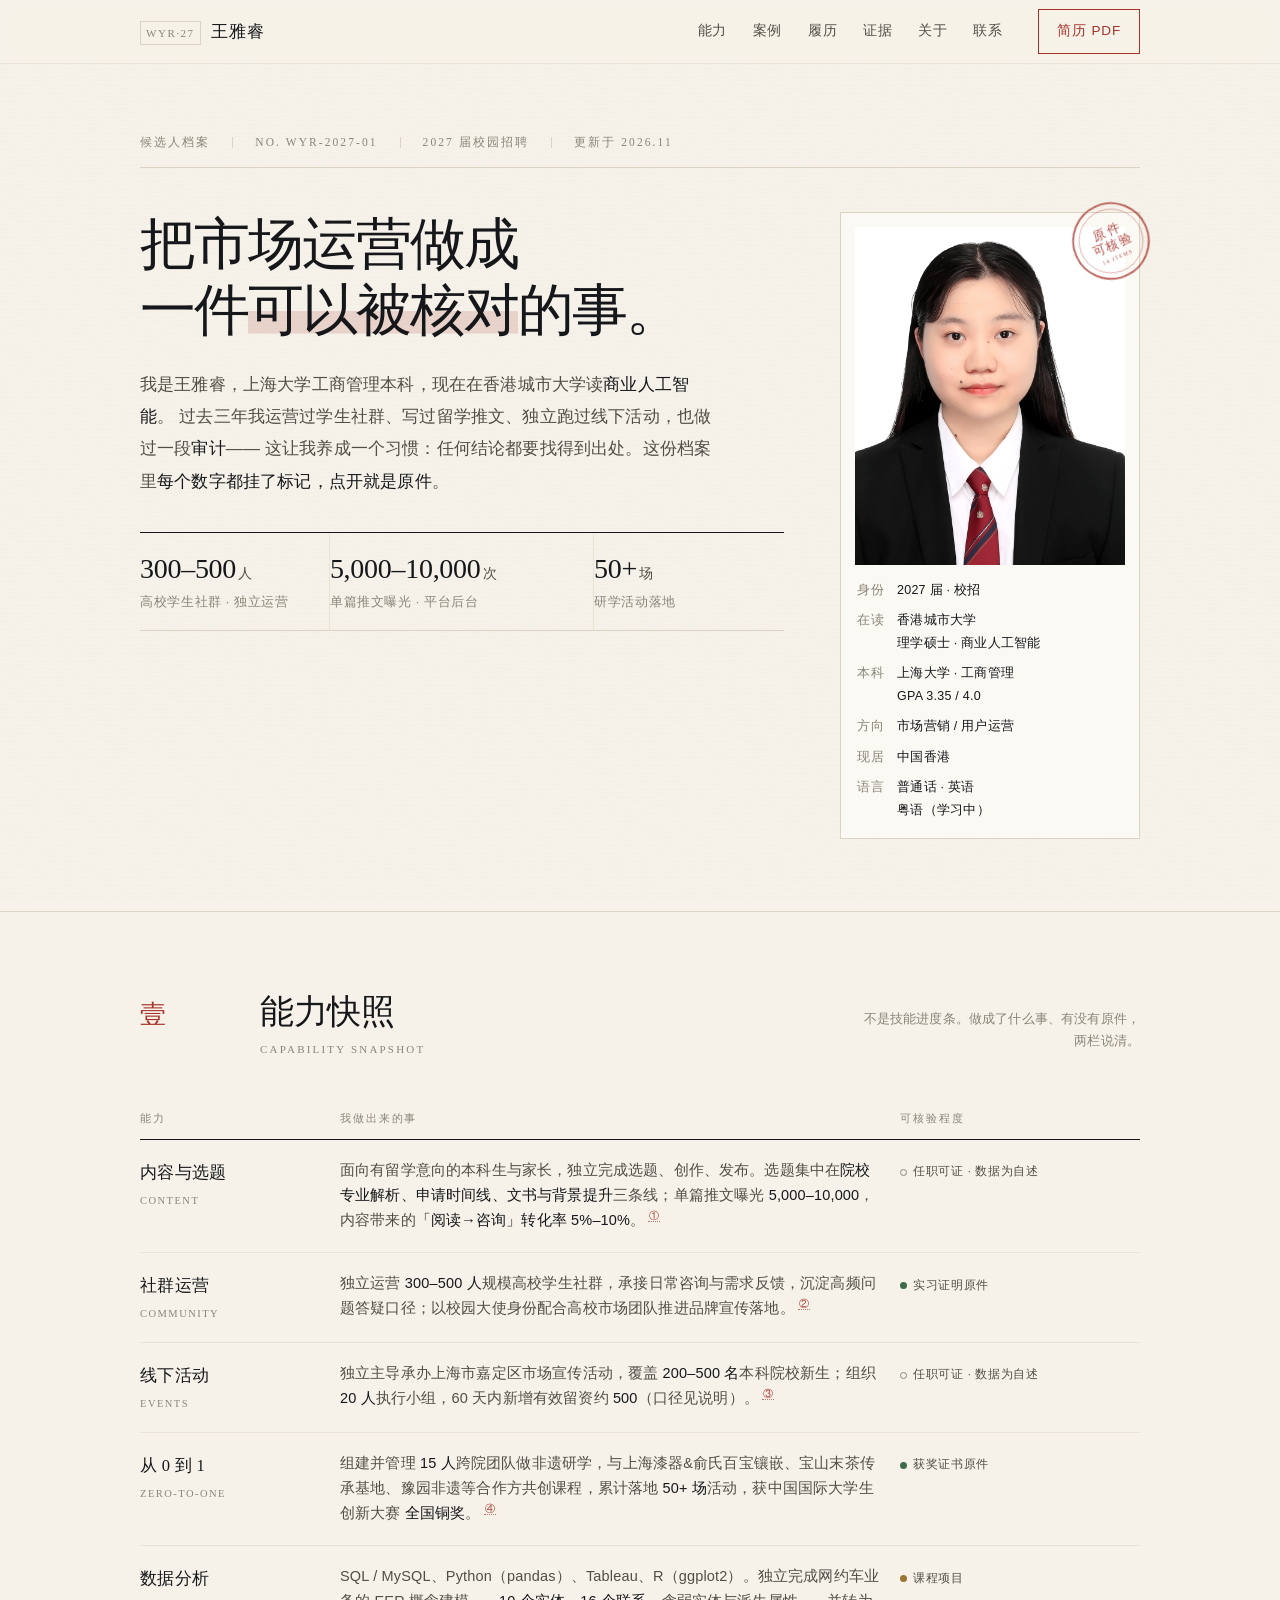
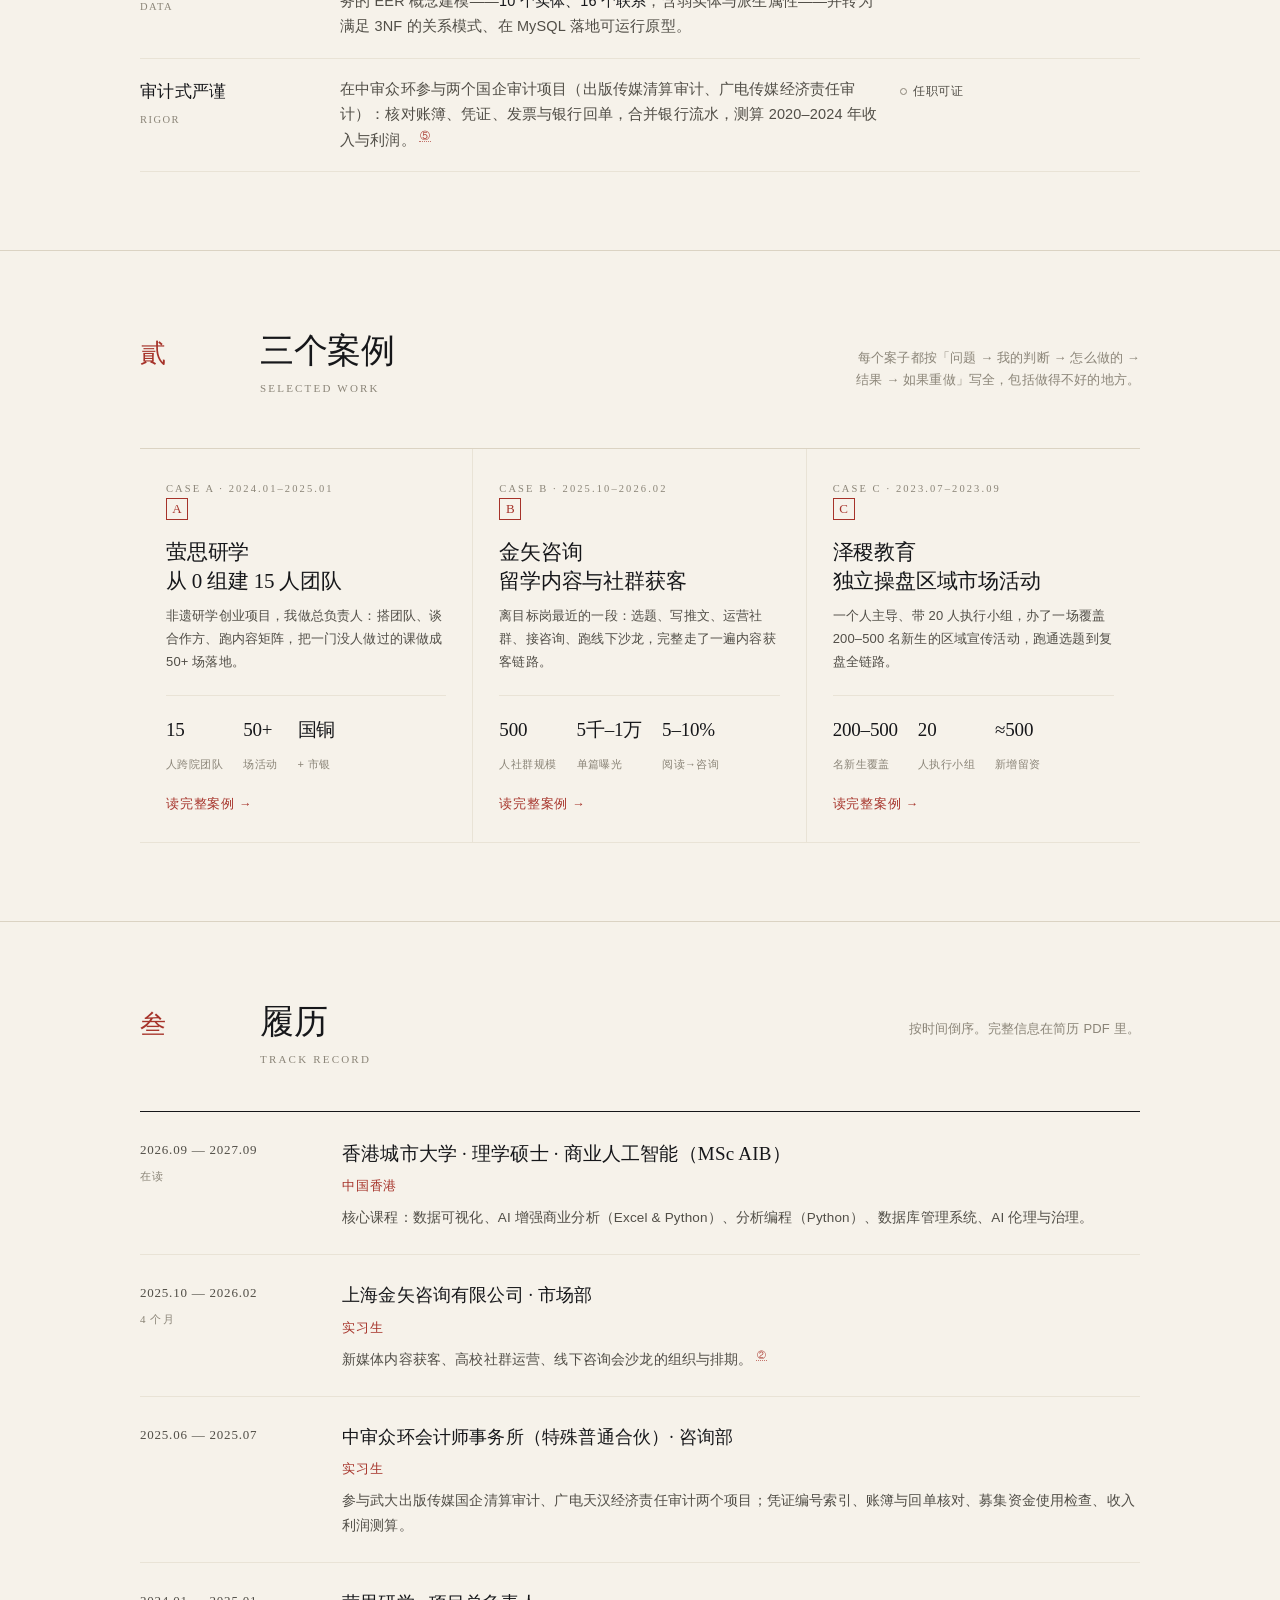
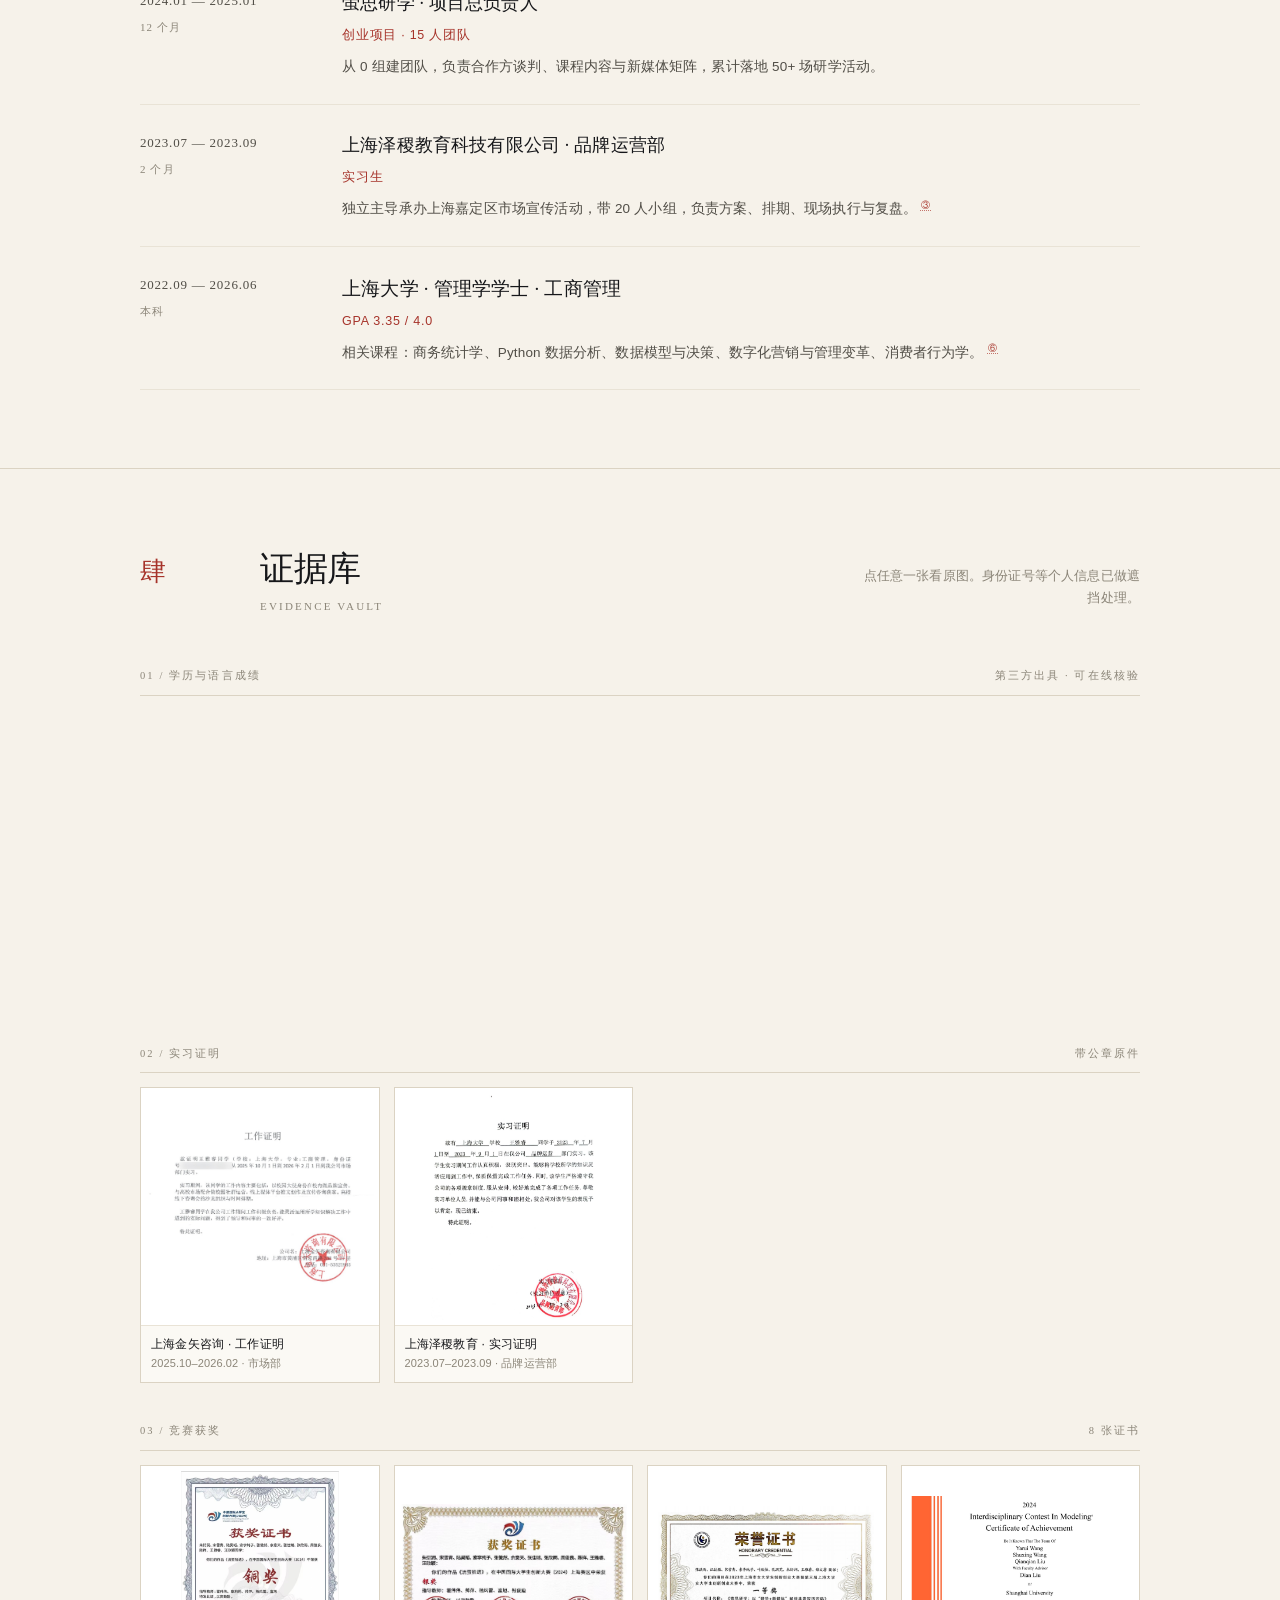
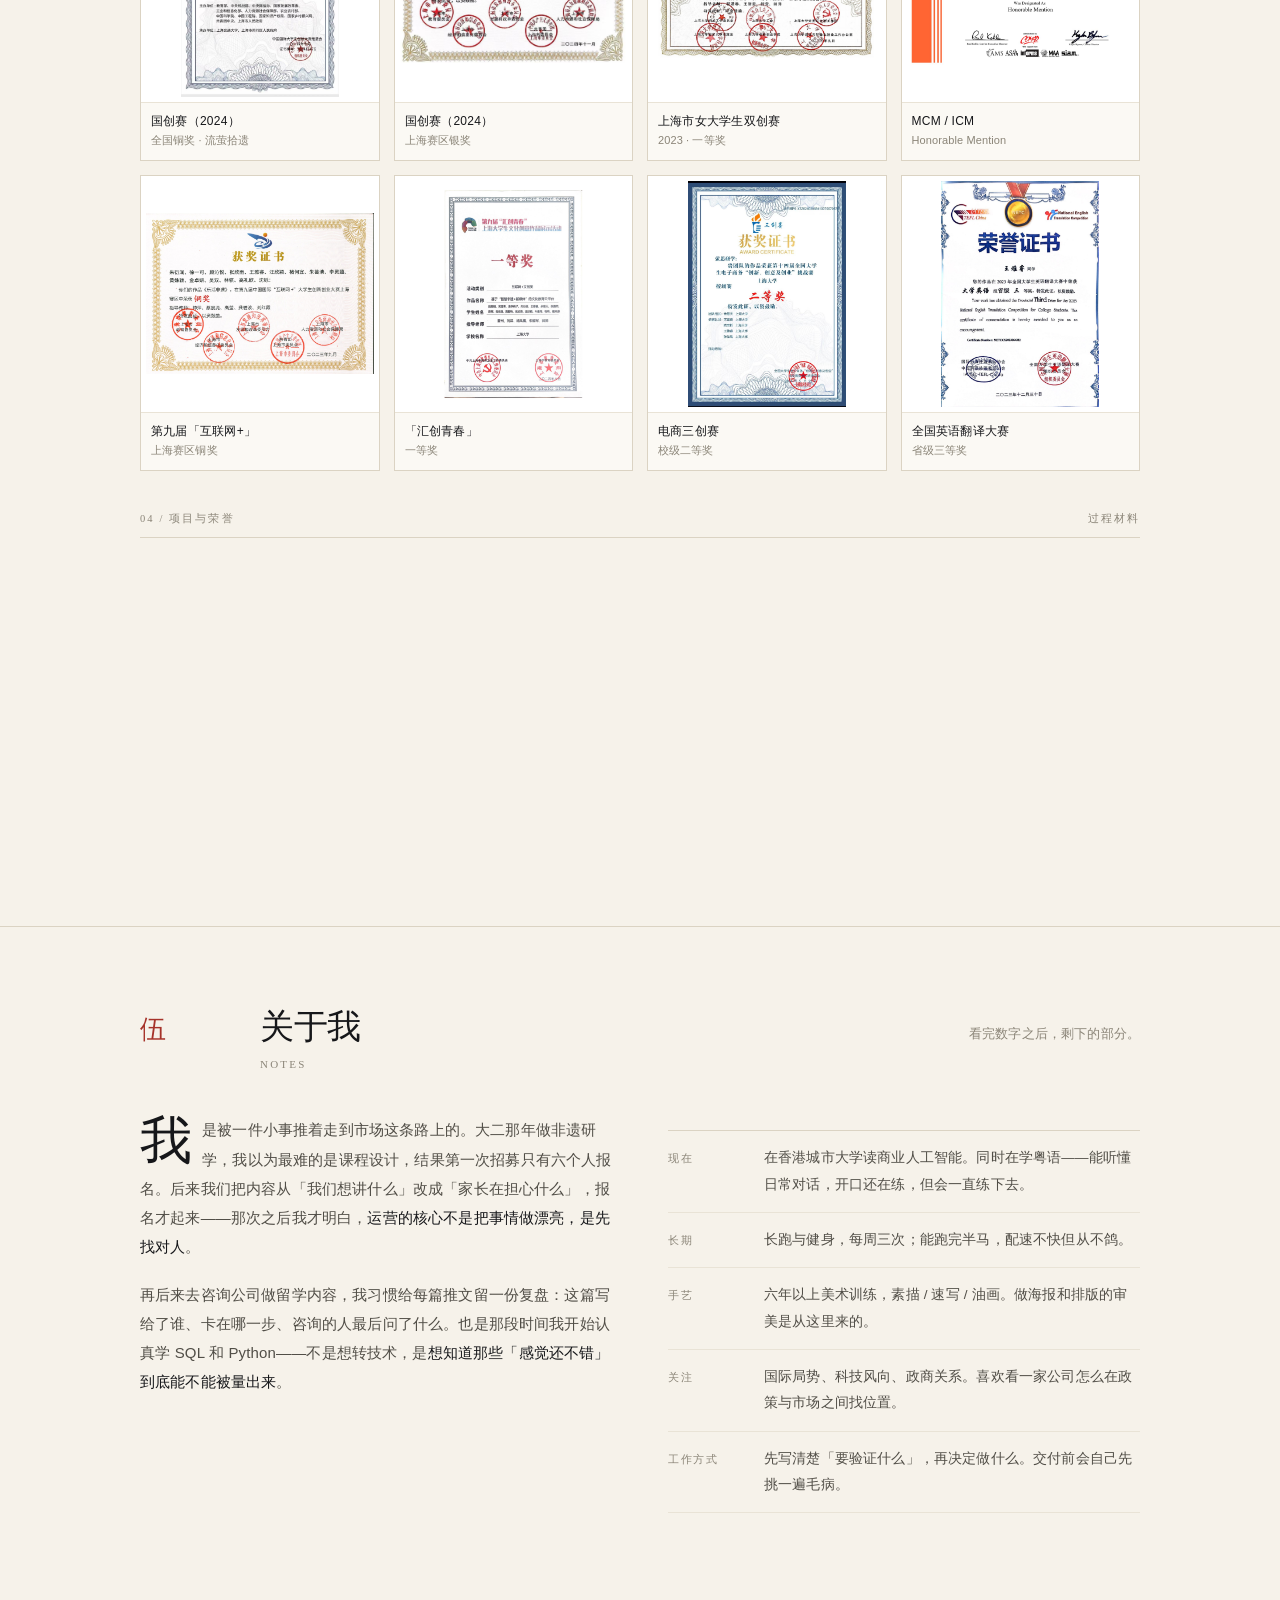
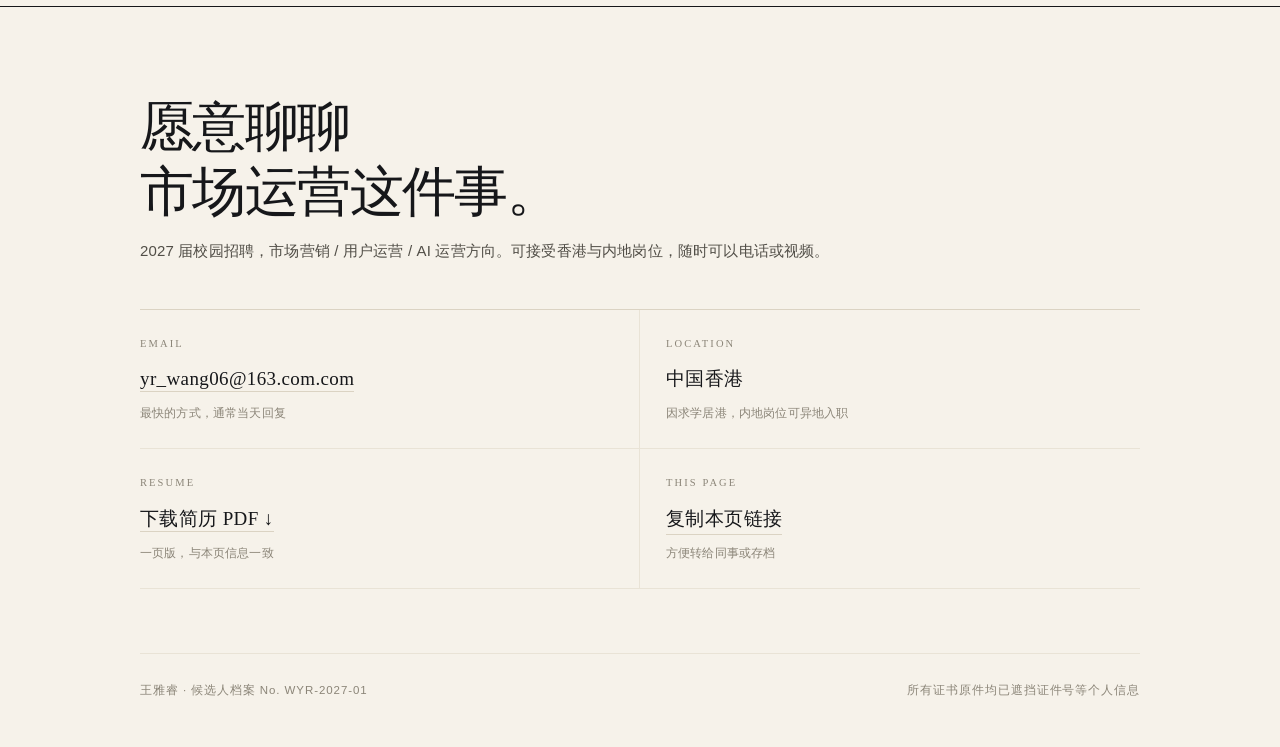
==== commit 8fd61f99: "清理编辑器注入的属性，减小页面体积" ====
--- a/index.html
+++ b/index.html
@@ -1,94 +1,94 @@
 <!DOCTYPE html>
-<html lang="zh-CN" data-page-node-id="3rW7O2T2aUyDZjyz8RVxcq">
-<head data-page-node-id="IyUqj9gCF0rRZbcDeGdoFm">
-<meta charset="UTF-8" data-page-node-id="Cg05ZPYhwxcFV65vFVqfx5">
-<meta name="viewport" content="width=device-width, initial-scale=1, viewport-fit=cover" data-page-node-id="Tofww5QOfFr5IQRy7ZRAEP">
+<html lang="zh-CN">
+<head>
+<meta charset="UTF-8">
+<meta name="viewport" content="width=device-width, initial-scale=1, viewport-fit=cover">
 <title>王雅睿 · 候选人档案｜市场运营 × 商业 AI</title>
-<meta name="description" content="王雅睿的求职档案：市场营销 / 用户运营方向，2027 届。社群 300–500 人、单篇曝光 5,000–10,000、50+ 场活动落地——每个数字都可以点开看原件。" data-page-node-id="3o1d6H4ub7Fr3OUBq5OJev">
-<meta property="og:title" content="王雅睿 · 候选人档案" data-page-node-id="F1kcLTGFA8L5IuRWUOjXQo">
-<meta property="og:description" content="把市场运营做成一件可以被核对的事。每个数字都能点开看原件。" data-page-node-id="FoWhUVupAAy3FRK7jI3DTn">
-<meta property="og:type" content="profile" data-page-node-id="D4tkSBPD7HhjB764NLaxyy">
-<meta name="theme-color" content="#F6F2EA" data-page-node-id="rVIRnZGQgcX4k6D0nRZxge">
-<link rel="stylesheet" href="assets/css/style.css" data-page-node-id="ITL69DFjRI6aH1kKq4cWzA">
-<link rel="icon" href="data:image/svg+xml,%3Csvg xmlns='http://www.w3.org/2000/svg' viewBox='0 0 32 32'%3E%3Crect width='32' height='32' fill='%23F6F2EA'/%3E%3Ctext x='16' y='23' font-family='serif' font-size='19' text-anchor='middle' fill='%2316171A'%3E王%3C/text%3E%3C/svg%3E" data-page-node-id="YFJG2uj8fcCX6z87Q8WNh3">
+<meta name="description" content="王雅睿的求职档案：市场营销 / 用户运营方向，2027 届。社群 300–500 人、单篇曝光 5,000–10,000、50+ 场活动落地——每个数字都可以点开看原件。">
+<meta property="og:title" content="王雅睿 · 候选人档案">
+<meta property="og:description" content="把市场运营做成一件可以被核对的事。每个数字都能点开看原件。">
+<meta property="og:type" content="profile">
+<meta name="theme-color" content="#F6F2EA">
+<link rel="stylesheet" href="assets/css/style.css">
+<link rel="icon" href="data:image/svg+xml,%3Csvg xmlns='http://www.w3.org/2000/svg' viewBox='0 0 32 32'%3E%3Crect width='32' height='32' fill='%23F6F2EA'/%3E%3Ctext x='16' y='23' font-family='serif' font-size='19' text-anchor='middle' fill='%2316171A'%3E王%3C/text%3E%3C/svg%3E">
 </head>
-<body data-page-node-id="DBGre9bV0Rbq56rV9e6fEq">
-
-<div class="progress" id="progress" data-page-node-id="qNP0ofUanUL6TaEUNlZ9ET"></div>
-
-<header class="topbar" id="topbar" data-page-node-id="6o1U7KE8ZUZcat3TRJ0YXN">
-  <div class="wrap" data-page-node-id="iz7XzhpEjI8BxDLKNpGn3j">
-    <a class="brand" href="#top" data-page-node-id="jNqeBmuFl4iLcr6DYHzYpp"><span class="idx" data-page-node-id="QMomP7bT2M6AMP9yG8xoOj">WYR·27</span>王雅睿</a>
-    <nav class="nav" id="nav" data-page-node-id="5OzqGx1LTX3hp3N8IAxzbo">
-      <a href="#capability" data-page-node-id="iE60yF2D6KvG8jv4lZjAG3">能力</a>
-      <a href="#cases" data-page-node-id="LtE9ecdXGhDPWm4U1nprAi">案例</a>
-      <a href="#track" data-page-node-id="sd4MPZTDdKNSzBZe9NDNyK">履历</a>
-      <a href="#vault" data-page-node-id="PxlEeK2Q7bdeE2jkTgO5Oe">证据</a>
-      <a href="#about" data-page-node-id="SiUefFDdPsVM1Bc1UvfvZD">关于</a>
-      <a href="#contact" data-page-node-id="FMXvlNWWqbcRLtR20S2TXp">联系</a>
+<body>
+
+<div class="progress" id="progress"></div>
+
+<header class="topbar" id="topbar">
+  <div class="wrap">
+    <a class="brand" href="#top"><span class="idx">WYR·27</span>王雅睿</a>
+    <nav class="nav" id="nav">
+      <a href="#capability">能力</a>
+      <a href="#cases">案例</a>
+      <a href="#track">履历</a>
+      <a href="#vault">证据</a>
+      <a href="#about">关于</a>
+      <a href="#contact">联系</a>
     </nav>
-    <a class="btn btn--seal" href="assets/docs/王雅睿_市场运营_简历.pdf" target="_blank" rel="noopener" data-page-node-id="gG3QMGjwgCRSXr06G0YqLo">简历 PDF</a>
+    <a class="btn btn--seal" href="assets/docs/王雅睿_市场运营_简历.pdf" target="_blank" rel="noopener">简历 PDF</a>
   </div>
 </header>
 
-<main id="top" data-page-node-id="mqFvXyKYajFZKtyqShaC9O">
+<main id="top">
 
 <!-- ══════════════════════ 首屏 ══════════════════════ -->
-<section class="hero" data-page-node-id="Vp7hL2NpA2HNymBN58H6Iy">
-  <div class="wrap" data-page-node-id="Dtm4Lm6kjdu806PJhCV9HE">
-
-    <div class="hero-meta" data-page-node-id="GTxefBMCHbf6BtBMO8LFev">
-      <span data-page-node-id="HuEmtAj0pL0EKH0cH8p0uo">候选人档案</span><span class="sep" data-page-node-id="kcDPpHM9YvOJA9FsgOVtwB"></span>
-      <span data-page-node-id="WDnkIGuHUcg3pZkCaamkpP">No. WYR-2027-01</span><span class="sep" data-page-node-id="7ZEqAhuBV8PtHYKCIKTM3E"></span>
-      <span data-page-node-id="OcBIWPklPxzWCDZlWB6yJH">2027 届校园招聘</span><span class="sep" data-page-node-id="M7ayPCcjbf8464PJ08BTDE"></span>
-      <span data-page-node-id="b18Sbu6osI8KVCXDFysQWo">更新于 2026.11</span>
-    </div>
-
-    <div class="hero-grid" data-page-node-id="WWiYXAsM4WBFP71lXmY7DF">
-      <div data-page-node-id="Kgh1e3wEtumLnLEpW5oAnI">
-        <h1 data-page-node-id="hcQ4YLpFDiZUIjP3So9pcU">把市场运营做成<br data-page-node-id="NoQBzs3Ojo3B0C3RCRTM4p">一件<em data-page-node-id="cGwQwaeO9K630KPwYTR4Nz">可以被核对</em>的事。</h1>
-
-        <p class="hero-lead" data-page-node-id="725DXFeWXCWbDvC1SgxjMr">
-          我是王雅睿，上海大学工商管理本科，现在在香港城市大学读<strong data-page-node-id="FKp72LZNGszzpJo05PKH5A">商业人工智能</strong>。
-          过去三年我运营过学生社群、写过留学推文、独立跑过线下活动，也做过一段<strong data-page-node-id="poCYEkGu9Wr4pmmlwnJNMN">审计</strong>——
-          这让我养成一个习惯：任何结论都要找得到出处。这份档案里<strong data-page-node-id="k5fAmEGmrgG6kIk7xNzsGU">每个数字都挂了标记，点开就是原件</strong>。
+<section class="hero">
+  <div class="wrap">
+
+    <div class="hero-meta">
+      <span>候选人档案</span><span class="sep"></span>
+      <span>No. WYR-2027-01</span><span class="sep"></span>
+      <span>2027 届校园招聘</span><span class="sep"></span>
+      <span>更新于 2026.11</span>
+    </div>
+
+    <div class="hero-grid">
+      <div>
+        <h1>把市场运营做成<br>一件<em>可以被核对</em>的事。</h1>
+
+        <p class="hero-lead">
+          我是王雅睿，上海大学工商管理本科，现在在香港城市大学读<strong>商业人工智能</strong>。
+          过去三年我运营过学生社群、写过留学推文、独立跑过线下活动，也做过一段<strong>审计</strong>——
+          这让我养成一个习惯：任何结论都要找得到出处。这份档案里<strong>每个数字都挂了标记，点开就是原件</strong>。
         </p>
 
-        <div class="statbar" data-page-node-id="S4Tze6ey4y2ffPAvltMvBD">
-          <div class="stat" data-page-node-id="uBUJJzvFk4uA7zG09CWAba">
-            <div class="n" data-page-node-id="ETHJID01gaAb4LSZv8Gv3A">300–500<span class="u" data-page-node-id="1hY59J32boPedgbBeb9tYG">人</span></div>
-            <div class="k" data-page-node-id="JR0lFJgdt1A8p3T5ELJPKW">高校学生社群 · 独立运营</div>
+        <div class="statbar">
+          <div class="stat">
+            <div class="n">300–500<span class="u">人</span></div>
+            <div class="k">高校学生社群 · 独立运营</div>
           </div>
-          <div class="stat" data-page-node-id="fQJ0r69xY21rR4u4Y8USDd">
-            <div class="n" data-page-node-id="J71DCFBFbBADZIS0Wo9Skv">5,000–10,000<span class="u" data-page-node-id="HaPOt0PNGQKu3UvBHWfuC6">次</span></div>
-            <div class="k" data-page-node-id="ArixRgeVfndCPQkAcl286t">单篇推文曝光 · 平台后台</div>
+          <div class="stat">
+            <div class="n">5,000–10,000<span class="u">次</span></div>
+            <div class="k">单篇推文曝光 · 平台后台</div>
           </div>
-          <div class="stat" data-page-node-id="BkISlcNllDEnXzQK0TCQuX">
-            <div class="n" data-page-node-id="ZwDAdL7Y41IS96eqUEcJtr">50+<span class="u" data-page-node-id="2WIYDDctSkUC2yvEqDISUw">场</span></div>
-            <div class="k" data-page-node-id="WwwEiM5c1PVYlNHGcnRvbU">研学活动落地</div>
+          <div class="stat">
+            <div class="n">50+<span class="u">场</span></div>
+            <div class="k">研学活动落地</div>
           </div>
         </div>
       </div>
 
-      <aside class="dossier" data-page-node-id="Qr7a9z0eMP1L1Q4ODBY6dN">
-        <div class="photo" data-page-node-id="sCMKFO5dWV8wzbSLBCruxb">
-          <img src="assets/img/portrait.jpg" alt="王雅睿证件照" width="900" height="1227" data-page-node-id="PXFOWGlkHNe8Hfe6pwkKDL">
-        </div>
-        <dl data-page-node-id="RMUOB1T433BYOlLD2ChgJB">
-          <dt data-page-node-id="fqbkaPihmlsoBOppPmaITU">身份</dt><dd data-page-node-id="gm8XEwmnA4EkppfnNYX8D6">2027 届 · 校招</dd>
-          <dt data-page-node-id="5TdCHjFea2HZ0QyNn4WjON">在读</dt><dd data-page-node-id="3uszACrRmUaODUJgGBAFSs">香港城市大学<br data-page-node-id="rKoDGYOkbRVVpKvPaTW431">理学硕士 · 商业人工智能</dd>
-          <dt data-page-node-id="Hb4Ajxq5PNaHy5Ndlvvf6C">本科</dt><dd data-page-node-id="gw7EZiZLXijRcLXTdVB6Ip">上海大学 · 工商管理<br data-page-node-id="IdcbN60b6AZc35eS7Zca4i">GPA 3.35 / 4.0</dd>
-          <dt data-page-node-id="XTbnvzENPdci5OqBcpiiEj">方向</dt><dd data-page-node-id="OET5wR2cwAQltkdAE1d1du">市场营销 / 用户运营</dd>
-          <dt data-page-node-id="g1HWWDaU3ZIS140K21VxjO">现居</dt><dd data-page-node-id="HwRaPjEo4KLt4mOENa2XvM">中国香港</dd>
-          <dt data-page-node-id="A75voj5IuJHTNsVs0YECEH">语言</dt><dd data-page-node-id="hdX2cCm5kCjMgwaiZrrNTB">普通话 · 英语<br data-page-node-id="e9c0SMnjhD4yEh4VbqCv1s">粤语（学习中）</dd>
+      <aside class="dossier">
+        <div class="photo">
+          <img src="assets/img/portrait.jpg" alt="王雅睿证件照" width="900" height="1227">
+        </div>
+        <dl>
+          <dt>身份</dt><dd>2027 届 · 校招</dd>
+          <dt>在读</dt><dd>香港城市大学<br>理学硕士 · 商业人工智能</dd>
+          <dt>本科</dt><dd>上海大学 · 工商管理<br>GPA 3.35 / 4.0</dd>
+          <dt>方向</dt><dd>市场营销 / 用户运营</dd>
+          <dt>现居</dt><dd>中国香港</dd>
+          <dt>语言</dt><dd>普通话 · 英语<br>粤语（学习中）</dd>
         </dl>
-        <svg class="verified" viewBox="0 0 100 100" aria-hidden="true" data-page-node-id="UEHVYLJPh8Jhtb1ErsLCl4">
-          <g transform="rotate(-14 50 50)" data-page-node-id="2OQoqmVgDdzHkl3zTvJX89">
-            <circle cx="50" cy="50" r="45" fill="none" stroke="#A6332A" stroke-width="2.2" opacity=".85" data-page-node-id="7Sq2ZocgakYSX98zUadTrc"/>
-            <circle cx="50" cy="50" r="38" fill="none" stroke="#A6332A" stroke-width=".8" opacity=".55" data-page-node-id="W1mGzALszWHQwxozZ0gJrm"/>
-            <text x="50" y="43" text-anchor="middle" font-family="serif" font-size="15" fill="#A6332A" letter-spacing="2" data-page-node-id="RHlOt8LGH1Kg7LglW7LWvF">原件</text>
-            <text x="50" y="60" text-anchor="middle" font-family="serif" font-size="15" fill="#A6332A" letter-spacing="1" data-page-node-id="pLBiiTKIr72lNZmIg3rzqm">可核验</text>
-            <text x="50" y="73" text-anchor="middle" font-family="Georgia,serif" font-size="6.4" fill="#A6332A" letter-spacing="1.4" data-page-node-id="xdDk63AU5IfaxEyqw8AQls">14 ITEMS</text>
+        <svg class="verified" viewBox="0 0 100 100" aria-hidden="true">
+          <g transform="rotate(-14 50 50)">
+            <circle cx="50" cy="50" r="45" fill="none" stroke="#A6332A" stroke-width="2.2" opacity=".85"/>
+            <circle cx="50" cy="50" r="38" fill="none" stroke="#A6332A" stroke-width=".8" opacity=".55"/>
+            <text x="50" y="43" text-anchor="middle" font-family="serif" font-size="15" fill="#A6332A" letter-spacing="2">原件</text>
+            <text x="50" y="60" text-anchor="middle" font-family="serif" font-size="15" fill="#A6332A" letter-spacing="1">可核验</text>
+            <text x="50" y="73" text-anchor="middle" font-family="Georgia,serif" font-size="6.4" fill="#A6332A" letter-spacing="1.4">14 ITEMS</text>
           </g>
         </svg>
       </aside>
@@ -98,52 +98,52 @@
 </section>
 
 <!-- ══════════════════════ 壹 · 能力快照 ══════════════════════ -->
-<section class="sec" id="capability" data-page-node-id="ZEkzFGn9x6ylnurfcDuvVQ">
-  <div class="wrap" data-page-node-id="SKCDuwHYbQvrWeYyuMKdDB">
-    <div class="sec-head" data-page-node-id="EABFCglHkeDKiFdO4THnI0">
-      <div class="sec-num" data-page-node-id="4F3Dykb3NEaX2G6eSEu9Ng">壹</div>
-      <h2 class="sec-title" data-page-node-id="2uoj7alC0ztblX48U2VRp8">能力快照<small data-page-node-id="hSpWr9vPow0p24CNM1da2j">Capability Snapshot</small></h2>
-      <p class="sec-note" data-page-node-id="CxMPgj1lN4anDHK1faJxoB">不是技能进度条。做成了什么事、有没有原件，两栏说清。</p>
-    </div>
-
-    <table class="cap-table" data-page-node-id="OowpvK2WBSxdlTjr2UQYSW">
-      <thead data-page-node-id="FtqkCuZ8oUPd1aNUAWSgko">
-        <tr data-page-node-id="qNDTCSBoUj7myZiRS45OAK">
-          <th style="width:20%" data-page-node-id="B6KlIWRc4BJcNXXagtab3W">能力</th>
-          <th style="width:56%" data-page-node-id="qXqBrKqAXcBnfEQ0oTzQ8c">我做出来的事</th>
-          <th style="width:24%" data-page-node-id="NftFq2DFsLyjBMLtPOhM1m">可核验程度</th>
+<section class="sec" id="capability">
+  <div class="wrap">
+    <div class="sec-head">
+      <div class="sec-num">壹</div>
+      <h2 class="sec-title">能力快照<small>Capability Snapshot</small></h2>
+      <p class="sec-note">不是技能进度条。做成了什么事、有没有原件，两栏说清。</p>
+    </div>
+
+    <table class="cap-table">
+      <thead>
+        <tr>
+          <th style="width:20%">能力</th>
+          <th style="width:56%">我做出来的事</th>
+          <th style="width:24%">可核验程度</th>
         </tr>
       </thead>
-      <tbody data-page-node-id="GXNyE1EYuVh2FxIWMzqWlW">
-        <tr class="reveal" data-page-node-id="KXaxd6Y4Kr1X5VZpNmI0gH">
-          <td data-page-node-id="yQJq5SgRELlciSoFP7d9WN"><div class="cap-name" data-page-node-id="UTVUDxtdtdG9F5Qf6nSyhL">内容与选题<span data-page-node-id="P8WO3vmBkQEhAoh1lB8O5A">CONTENT</span></div></td>
-          <td class="cap-do" data-page-node-id="HeIa0Md8gAurE3EERUhGF7">面向有留学意向的本科生与家长，独立完成选题、创作、发布。选题集中在<b data-page-node-id="MGkZrwPHSO4PHOXbbdIBH4">院校专业解析、申请时间线、文书与背景提升</b>三条线；单篇推文曝光 <b class="nb" data-page-node-id="plZkhOZszEf3u7nSaNjRAq">5,000–10,000</b>，内容带来的<b class="nb" data-page-node-id="emCwqFpo0HQzdJV9PKZHMn">「阅读→咨询」转化率 5%–10%</b>。<button class="ev" data-ev="cav-jinshi" data-page-node-id="qkqZj09lFEfuMi5A6RLHLS">①</button></td>
-          <td class="cap-tag" data-page-node-id="0KbGq6yDSCJrEn2Cj629GN"><span class="lvl lvl--c" data-page-node-id="UGfSjdYqRlC6BPEONjv6DG">任职可证 · 数据为自述</span></td>
-        </tr>
-        <tr class="reveal" data-page-node-id="HUOGjkQt1GTZ8NupBZBzDL">
-          <td data-page-node-id="ZJRyixihvW6isY6BZwRbIu"><div class="cap-name" data-page-node-id="KZUJku73gg9jQZDP4NYRGi">社群运营<span data-page-node-id="Nt5TgTAjQJG9uDXDMpf8ng">COMMUNITY</span></div></td>
-          <td class="cap-do" data-page-node-id="4kv7lyTtL8SZlEb2STFg4h">独立运营 <b class="nb" data-page-node-id="8UTnzG1OWzjIkZcUQqRMfj">300–500 人</b>规模高校学生社群，承接日常咨询与需求反馈，沉淀高频问题答疑口径；以校园大使身份配合高校市场团队推进品牌宣传落地。<button class="ev" data-ev="jinshi" data-page-node-id="xxDPAcXyS3yyInNJeK7PaE">②</button></td>
-          <td class="cap-tag" data-page-node-id="zpmByrkJAyIv8gDkFjHZO4"><span class="lvl lvl--a" data-page-node-id="9GOGZ5Z4n7F0s76hnChD6U">实习证明原件</span></td>
-        </tr>
-        <tr class="reveal" data-page-node-id="e0AjvEGhgoI4vkhESRBllz">
-          <td data-page-node-id="5vGTxBCTCFObnAAF1bEu9R"><div class="cap-name" data-page-node-id="11VwAdBxl2s4vesyw1sv03">线下活动<span data-page-node-id="HWT6KVB0cEcTHNzAPz8RFW">EVENTS</span></div></td>
-          <td class="cap-do" data-page-node-id="cMePRGVpTKwFuWRuL2ObK9">独立主导承办上海市嘉定区市场宣传活动，覆盖 <b class="nb" data-page-node-id="0hJV9X5BhD4qEfM5krN59l">200–500 名</b>本科院校新生；组织 <b data-page-node-id="YAUdFJPnoAE40TJgstyb2P">20 人</b>执行小组，60 天内新增有效留资约 <b data-page-node-id="ZpxFrRr1zrupjN2G6wO5dZ">500</b>（口径见说明）。<button class="ev" data-ev="zeji" data-page-node-id="jsHHe3sI9YgJxpxmaYxFKs">③</button></td>
-          <td class="cap-tag" data-page-node-id="GIODnCmcY2pyhP2bn2m9IT"><span class="lvl lvl--c" data-page-node-id="lVqkAKgZVZRTD7KpQiCj7y">任职可证 · 数据为自述</span></td>
-        </tr>
-        <tr class="reveal" data-page-node-id="19BAzCcT57g3BH5rwAbCFz">
-          <td data-page-node-id="m0A5aQiMYE0wApzlNYUdiI"><div class="cap-name" data-page-node-id="Jko170wKoE0B4vDFue9gL7">从 0 到 1<span data-page-node-id="KPAEXl1JkxQZs8xOsGm7xY">ZERO-TO-ONE</span></div></td>
-          <td class="cap-do" data-page-node-id="Yna4XaSlWaYPbFQLt5oYzU">组建并管理 <b data-page-node-id="WFemoSUSmAFtvDfdmGswhI">15 人</b>跨院团队做非遗研学，与上海漆器&amp;俞氏百宝镶嵌、宝山末茶传承基地、豫园非遗等合作方共创课程，累计落地 <b data-page-node-id="e9hkAq19CF5FA8umqesoz5">50+ 场</b>活动，获中国国际大学生创新大赛 <b data-page-node-id="GkSC3bVa86pXA1aAs1fU7o">全国铜奖</b>。<button class="ev" data-ev="guotong" data-page-node-id="yrcnAG6OG8mAraPi6Z2plu">④</button></td>
-          <td class="cap-tag" data-page-node-id="mKhUy189JcHzcS6Z85tS96"><span class="lvl lvl--a" data-page-node-id="IVOXSSsnBA7W7Q6mJBvzC2">获奖证书原件</span></td>
-        </tr>
-        <tr class="reveal" data-page-node-id="LZC0dkJRX8RUEVT2xh5OVf">
-          <td data-page-node-id="8oNo8wFHIp94FxfLduTmAo"><div class="cap-name" data-page-node-id="GonXmNC6tdD4ss8PSzdm1G">数据分析<span data-page-node-id="EnHIDbEg6uffMsyg3MHi4D">DATA</span></div></td>
-          <td class="cap-do" data-page-node-id="G00E7zsVcU6CIBv2DFyNO6">SQL / MySQL、Python（pandas）、Tableau、R（ggplot2）。独立完成网约车业务的 EER 概念建模——<b data-page-node-id="J6OY15ATCRYZohP639p8Sj">10 个实体、16 个联系</b>，含弱实体与派生属性——并转为满足 3NF 的关系模式、在 MySQL 落地可运行原型。</td>
-          <td class="cap-tag" data-page-node-id="CGli09SWpWG49X5rO5APNz"><span class="lvl lvl--b" data-page-node-id="gnrmHjMwJ14OXijjbQ9vrT">课程项目</span></td>
-        </tr>
-        <tr class="reveal" data-page-node-id="UCM9VH6fwh6zJkwSNo5S5i">
-          <td data-page-node-id="1DtsLupz3P8oyLlpZMgFZf"><div class="cap-name" data-page-node-id="42SGLTDCUXsy69xAuizFMH">审计式严谨<span data-page-node-id="xUMvP2fGDfwv3Ad6vMd2K3">RIGOR</span></div></td>
-          <td class="cap-do" data-page-node-id="lwz8Jt1Arni2mQzt93V5CZ">在中审众环参与两个国企审计项目（出版传媒清算审计、广电传媒经济责任审计）：核对账簿、凭证、发票与银行回单，合并银行流水，测算 2020–2024 年收入与利润。<button class="ev" data-ev="cav-zhongshen" data-page-node-id="UuxOiX0jQY3LAGHeTePhKo">⑤</button></td>
-          <td class="cap-tag" data-page-node-id="2PVUOLFM4Nq1UvMKr36s0V"><span class="lvl lvl--c" data-page-node-id="RlMymfM7ASrWi5BrhVcXfG">任职可证</span></td>
+      <tbody>
+        <tr class="reveal">
+          <td><div class="cap-name">内容与选题<span>CONTENT</span></div></td>
+          <td class="cap-do">面向有留学意向的本科生与家长，独立完成选题、创作、发布。选题集中在<b>院校专业解析、申请时间线、文书与背景提升</b>三条线；单篇推文曝光 <b class="nb">5,000–10,000</b>，内容带来的<b class="nb">「阅读→咨询」转化率 5%–10%</b>。<button class="ev" data-ev="cav-jinshi">①</button></td>
+          <td class="cap-tag"><span class="lvl lvl--c">任职可证 · 数据为自述</span></td>
+        </tr>
+        <tr class="reveal">
+          <td><div class="cap-name">社群运营<span>COMMUNITY</span></div></td>
+          <td class="cap-do">独立运营 <b class="nb">300–500 人</b>规模高校学生社群，承接日常咨询与需求反馈，沉淀高频问题答疑口径；以校园大使身份配合高校市场团队推进品牌宣传落地。<button class="ev" data-ev="jinshi">②</button></td>
+          <td class="cap-tag"><span class="lvl lvl--a">实习证明原件</span></td>
+        </tr>
+        <tr class="reveal">
+          <td><div class="cap-name">线下活动<span>EVENTS</span></div></td>
+          <td class="cap-do">独立主导承办上海市嘉定区市场宣传活动，覆盖 <b class="nb">200–500 名</b>本科院校新生；组织 <b>20 人</b>执行小组，60 天内新增有效留资约 <b>500</b>（口径见说明）。<button class="ev" data-ev="zeji">③</button></td>
+          <td class="cap-tag"><span class="lvl lvl--c">任职可证 · 数据为自述</span></td>
+        </tr>
+        <tr class="reveal">
+          <td><div class="cap-name">从 0 到 1<span>ZERO-TO-ONE</span></div></td>
+          <td class="cap-do">组建并管理 <b>15 人</b>跨院团队做非遗研学，与上海漆器&amp;俞氏百宝镶嵌、宝山末茶传承基地、豫园非遗等合作方共创课程，累计落地 <b>50+ 场</b>活动，获中国国际大学生创新大赛 <b>全国铜奖</b>。<button class="ev" data-ev="guotong">④</button></td>
+          <td class="cap-tag"><span class="lvl lvl--a">获奖证书原件</span></td>
+        </tr>
+        <tr class="reveal">
+          <td><div class="cap-name">数据分析<span>DATA</span></div></td>
+          <td class="cap-do">SQL / MySQL、Python（pandas）、Tableau、R（ggplot2）。独立完成网约车业务的 EER 概念建模——<b>10 个实体、16 个联系</b>，含弱实体与派生属性——并转为满足 3NF 的关系模式、在 MySQL 落地可运行原型。</td>
+          <td class="cap-tag"><span class="lvl lvl--b">课程项目</span></td>
+        </tr>
+        <tr class="reveal">
+          <td><div class="cap-name">审计式严谨<span>RIGOR</span></div></td>
+          <td class="cap-do">在中审众环参与两个国企审计项目（出版传媒清算审计、广电传媒经济责任审计）：核对账簿、凭证、发票与银行回单，合并银行流水，测算 2020–2024 年收入与利润。<button class="ev" data-ev="cav-zhongshen">⑤</button></td>
+          <td class="cap-tag"><span class="lvl lvl--c">任职可证</span></td>
         </tr>
       </tbody>
     </table>
@@ -151,118 +151,118 @@
 </section>
 
 <!-- ══════════════════════ 貳 · 案例 ══════════════════════ -->
-<section class="sec" id="cases" data-page-node-id="kdmPSDgfJgUrngdA98lcZO">
-  <div class="wrap" data-page-node-id="5tF8pFUcqaceotLNKHfHw3">
-    <div class="sec-head" data-page-node-id="0MygWr1OeCMDOSUH4gvcMF">
-      <div class="sec-num" data-page-node-id="IEXIDDWHwRLsFdcDhsoH7S">貳</div>
-      <h2 class="sec-title" data-page-node-id="p6VTtvCu1CirS3aO8hpVKO">三个案例<small data-page-node-id="540ZebyZptdPcixwnVvYkB">Selected Work</small></h2>
-      <p class="sec-note" data-page-node-id="9kgBnCbBufdHnRjiCCMbtf">每个案子都按「问题 → 我的判断 → 怎么做的 → 结果 → 如果重做」写全，包括做得不好的地方。</p>
-    </div>
-
-    <div class="cases" data-page-node-id="gDp4lFvG4rzKRJjedywO7q">
-      <a class="case-card reveal" href="cases/yingsi.html" data-page-node-id="277oMTAoxa40jmSEJmmHIX">
-        <span class="cc-kicker" data-page-node-id="Xydt8JGPjnj9e7mvncY51C">Case A · 2024.01–2025.01</span>
-        <span class="cc-letter" data-page-node-id="WMryT6HDDT5oPmDTt4LV8C">A</span>
-        <h3 class="cc-title" data-page-node-id="1QDNgq0ohXtZocMyXFTyU5">萤思研学<br data-page-node-id="qbeGrfAgKTitbKlL51flCF">从 0 组建 15 人团队</h3>
-        <p class="cc-sub" data-page-node-id="HK6DAZ1EbI73qm1ukys4Yj">非遗研学创业项目，我做总负责人：搭团队、谈合作方、跑内容矩阵，把一门没人做过的课做成 50+ 场落地。</p>
-        <div class="cc-metrics" data-page-node-id="40iEVgUsbMG56CGIpYrZDR">
-          <div class="cc-metric" data-page-node-id="pANDqTCI1uvIvpl98Y7iwS"><b data-page-node-id="vjvyupdQNo0m6X66MKbYxo">15</b><span data-page-node-id="zodbcYudGroZdUQCeomaW3">人跨院团队</span></div>
-          <div class="cc-metric" data-page-node-id="FUxFLY5IfEpbjve2iuigdM"><b data-page-node-id="myCb81zs7ZJBfnhEuOV00u">50+</b><span data-page-node-id="lKYTAyHnMQbRFYMwDSJeMQ">场活动</span></div>
-          <div class="cc-metric" data-page-node-id="9T2wEQCe9BIA9eJVXOpDdr"><b data-page-node-id="BYJjiJvdHHWmHCQxUb4t5Z">国铜</b><span data-page-node-id="Bc8mbNcrWsh5hyiE8RGh06">+ 市银</span></div>
-        </div>
-        <span class="cc-more" data-page-node-id="lnSD5eR9OxYtlKDTReGWkn">读完整案例 →</span>
+<section class="sec" id="cases">
+  <div class="wrap">
+    <div class="sec-head">
+      <div class="sec-num">貳</div>
+      <h2 class="sec-title">三个案例<small>Selected Work</small></h2>
+      <p class="sec-note">每个案子都按「问题 → 我的判断 → 怎么做的 → 结果 → 如果重做」写全，包括做得不好的地方。</p>
+    </div>
+
+    <div class="cases">
+      <a class="case-card reveal" href="cases/yingsi.html">
+        <span class="cc-kicker">Case A · 2024.01–2025.01</span>
+        <span class="cc-letter">A</span>
+        <h3 class="cc-title">萤思研学<br>从 0 组建 15 人团队</h3>
+        <p class="cc-sub">非遗研学创业项目，我做总负责人：搭团队、谈合作方、跑内容矩阵，把一门没人做过的课做成 50+ 场落地。</p>
+        <div class="cc-metrics">
+          <div class="cc-metric"><b>15</b><span>人跨院团队</span></div>
+          <div class="cc-metric"><b>50+</b><span>场活动</span></div>
+          <div class="cc-metric"><b>国铜</b><span>+ 市银</span></div>
+        </div>
+        <span class="cc-more">读完整案例 →</span>
       </a>
 
-      <a class="case-card reveal d1" href="cases/jinshi.html" data-page-node-id="JneCB5lEtN3TtHX7J3afgs">
-        <span class="cc-kicker" data-page-node-id="ePTSANULcqQGujCN3pt6Mq">Case B · 2025.10–2026.02</span>
-        <span class="cc-letter" data-page-node-id="cuCYVcqMpvdttLnbR30JIq">B</span>
-        <h3 class="cc-title" data-page-node-id="p34RPo3mke9obBHRAPOME6">金矢咨询<br data-page-node-id="dohIw88heNGv8rBZLWtlQP">留学内容与社群获客</h3>
-        <p class="cc-sub" data-page-node-id="iz9NHV4R2gD9zEccRCXYtn">离目标岗最近的一段：选题、写推文、运营社群、接咨询、跑线下沙龙，完整走了一遍内容获客链路。</p>
-        <div class="cc-metrics" data-page-node-id="NC4s3LKF81lH70Dz2Sy7u9">
-          <div class="cc-metric" data-page-node-id="dcGMHknbKONENhTQLeLB0m"><b data-page-node-id="S0hsqeACj0mZvPqgAnMIno">500</b><span data-page-node-id="znIj4Q5M4GezNbnAsTPxXP">人社群规模</span></div>
-          <div class="cc-metric" data-page-node-id="R9Z7x6L0mSdu0k7FhFGjzT"><b data-page-node-id="FrlcY5JrbGBw8m6iDbgIUx">5千–1万</b><span data-page-node-id="fUSZ5HbqretrCPgJJhxyq1">单篇曝光</span></div>
-          <div class="cc-metric" data-page-node-id="FSBGw0qCGm2L0U43t7fsaA"><b data-page-node-id="Pfameu51vFnDiRTsZGgJ7E">5–10%</b><span data-page-node-id="BxZLF1M4VYqOs4iTLGO8oT">阅读→咨询</span></div>
-        </div>
-        <span class="cc-more" data-page-node-id="PbGxIjFcejcr7yzeVGBgWJ">读完整案例 →</span>
+      <a class="case-card reveal d1" href="cases/jinshi.html">
+        <span class="cc-kicker">Case B · 2025.10–2026.02</span>
+        <span class="cc-letter">B</span>
+        <h3 class="cc-title">金矢咨询<br>留学内容与社群获客</h3>
+        <p class="cc-sub">离目标岗最近的一段：选题、写推文、运营社群、接咨询、跑线下沙龙，完整走了一遍内容获客链路。</p>
+        <div class="cc-metrics">
+          <div class="cc-metric"><b>500</b><span>人社群规模</span></div>
+          <div class="cc-metric"><b>5千–1万</b><span>单篇曝光</span></div>
+          <div class="cc-metric"><b>5–10%</b><span>阅读→咨询</span></div>
+        </div>
+        <span class="cc-more">读完整案例 →</span>
       </a>
 
-      <a class="case-card reveal d2" href="cases/zeji.html" data-page-node-id="yJ62L91qH7rux3m4pxhETu">
-        <span class="cc-kicker" data-page-node-id="cihrbHYFt19KotGi8XNQfJ">Case C · 2023.07–2023.09</span>
-        <span class="cc-letter" data-page-node-id="MJzKjncGrzICSukFGjYqtW">C</span>
-        <h3 class="cc-title" data-page-node-id="ARMOAkD13YqkG9M3u5cH7Y">泽稷教育<br data-page-node-id="gQzL22qVJeV6pBgwdELBAI">独立操盘区域市场活动</h3>
-        <p class="cc-sub" data-page-node-id="lK2ZioU6pedzlHlPiXkesb">一个人主导、带 20 人执行小组，办了一场覆盖 200–500 名新生的区域宣传活动，跑通选题到复盘全链路。</p>
-        <div class="cc-metrics" data-page-node-id="YQsaHzwm1sqRLCnzLYCBBv">
-          <div class="cc-metric" data-page-node-id="hWO6EsKGU0xphvwG10KknJ"><b data-page-node-id="WBO0LJvqVL4FNDNIOG3m5b">200–500</b><span data-page-node-id="e66pQxnKDsK8W0F67zPJuR">名新生覆盖</span></div>
-          <div class="cc-metric" data-page-node-id="KwCYJybYhugjDGwl1r0KWC"><b data-page-node-id="5sgLxh5YzmKwoylQkpOUIs">20</b><span data-page-node-id="6pXg0AGlYpGrFsN7WV0805">人执行小组</span></div>
-          <div class="cc-metric" data-page-node-id="KABVolsEVsJk96kQlokdVj"><b data-page-node-id="ELYAOKiD2aXwyszb6KEm5L">≈500</b><span data-page-node-id="E2RyhE0DpS4lHth99riGXa">新增留资</span></div>
-        </div>
-        <span class="cc-more" data-page-node-id="0qp7dtevl6RKDgBSIWmzp3">读完整案例 →</span>
+      <a class="case-card reveal d2" href="cases/zeji.html">
+        <span class="cc-kicker">Case C · 2023.07–2023.09</span>
+        <span class="cc-letter">C</span>
+        <h3 class="cc-title">泽稷教育<br>独立操盘区域市场活动</h3>
+        <p class="cc-sub">一个人主导、带 20 人执行小组，办了一场覆盖 200–500 名新生的区域宣传活动，跑通选题到复盘全链路。</p>
+        <div class="cc-metrics">
+          <div class="cc-metric"><b>200–500</b><span>名新生覆盖</span></div>
+          <div class="cc-metric"><b>20</b><span>人执行小组</span></div>
+          <div class="cc-metric"><b>≈500</b><span>新增留资</span></div>
+        </div>
+        <span class="cc-more">读完整案例 →</span>
       </a>
     </div>
   </div>
 </section>
 
 <!-- ══════════════════════ 叁 · 履历 ══════════════════════ -->
-<section class="sec" id="track" data-page-node-id="628efrd1DCeSTFBNHriNKI">
-  <div class="wrap" data-page-node-id="qUOrDQwesEswoVMwEFAxDT">
-    <div class="sec-head" data-page-node-id="iwMshct4CxlcbbG3KAskLI">
-      <div class="sec-num" data-page-node-id="M4TlJQ7WNccbzGzxDDBe7w">叁</div>
-      <h2 class="sec-title" data-page-node-id="hTlQ8vunOl1oJWbuYcymvu">履历<small data-page-node-id="WyZ5xkvSiqQBi4F4u0xos9">Track Record</small></h2>
-      <p class="sec-note" data-page-node-id="DjTIDtCjeWcX7hbwmxOFvL">按时间倒序。完整信息在简历 PDF 里。</p>
-    </div>
-
-    <div class="timeline" data-page-node-id="jsNUN5iRVbkcORe5umtBOX">
-      <div class="tl-row tl-row--edu reveal" data-page-node-id="sC9mCSQSlmFmB4sM2gWFQk">
-        <div class="tl-when" data-page-node-id="orrYZ0nMV8L6YsMguCQFlG">2026.09 — 2027.09<span data-page-node-id="OuZ3bpD54hqDK5Ld1K4nbk">在读</span></div>
-        <div class="tl-body" data-page-node-id="kqGVVko5F7Z79NDlINevwp">
-          <h4 data-page-node-id="8eAUENjh8DWz7Yt8DKOSeA">香港城市大学 · 理学硕士 · 商业人工智能（MSc AIB）</h4>
-          <div class="role" data-page-node-id="2nbz4G0rrOMIZ8uSlnpww8">中国香港</div>
-          <p data-page-node-id="HHL6o8Lw0ZilMw7wnq7LWR">核心课程：数据可视化、AI 增强商业分析（Excel &amp; Python）、分析编程（Python）、数据库管理系统、AI 伦理与治理。</p>
-        </div>
-      </div>
-
-      <div class="tl-row reveal" data-page-node-id="FcWhI2KOLEPNY332WP4qnd">
-        <div class="tl-when" data-page-node-id="MkAXdpSTNMCcFewL5aztWD">2025.10 — 2026.02<span data-page-node-id="bt4a1EoHduYvlYtZXctqyE">4 个月</span></div>
-        <div class="tl-body" data-page-node-id="I61cK1OTBHDcefGJFH72SL">
-          <h4 data-page-node-id="982gGaAnypBw3FMyKqmc1K">上海金矢咨询有限公司 · 市场部</h4>
-          <div class="role" data-page-node-id="SIEycdLZeT6GyqbvoFinPC">实习生</div>
-          <p data-page-node-id="oYuVocBDdXPXTSTUuXQ6aT">新媒体内容获客、高校社群运营、线下咨询会沙龙的组织与排期。<button class="ev" data-ev="jinshi" data-page-node-id="9T0ScU9kbMmBtwUwfFTxH3">②</button></p>
-        </div>
-      </div>
-
-      <div class="tl-row reveal" data-page-node-id="JXr71evZJVUuzKhtPEKlAP">
-        <div class="tl-when" data-page-node-id="ZF6eDrcvVrFDx1bGil9yAn">2025.06 — 2025.07</div>
-        <div class="tl-body" data-page-node-id="Y3zlUQdCz1T9gcJbOBQ4Hd">
-          <h4 data-page-node-id="gv9q6SzPVwXGPcOLXpB3nN">中审众环会计师事务所（特殊普通合伙）· 咨询部</h4>
-          <div class="role" data-page-node-id="p0knCH0SHJMXGobOBuRPrI">实习生</div>
-          <p data-page-node-id="2ebkn31oxVpOWAvL64gagO">参与武大出版传媒国企清算审计、广电天汉经济责任审计两个项目；凭证编号索引、账簿与回单核对、募集资金使用检查、收入利润测算。</p>
-        </div>
-      </div>
-
-      <div class="tl-row reveal" data-page-node-id="SKPF0YzP7SkEspqPRseibo">
-        <div class="tl-when" data-page-node-id="Yn5A82wcqXj8780BrDQ6gY">2024.01 — 2025.01<span data-page-node-id="rTLy0b3Qi0uj1V8yo4K5Jv">12 个月</span></div>
-        <div class="tl-body" data-page-node-id="RLdbKtB1i31qb14wKVjYfz">
-          <h4 data-page-node-id="qrAwJeQ7Ihdjp7Ij0AIX0p">萤思研学 · 项目总负责人</h4>
-          <div class="role" data-page-node-id="RFWG0uAhb9aDWL3DUYQIwM">创业项目 · 15 人团队</div>
-          <p data-page-node-id="kqbjQjFjdk70zrvfPxBqBY">从 0 组建团队，负责合作方谈判、课程内容与新媒体矩阵，累计落地 50+ 场研学活动。</p>
-        </div>
-      </div>
-
-      <div class="tl-row reveal" data-page-node-id="pN0g3EUmGgqBd6H8fHatwe">
-        <div class="tl-when" data-page-node-id="9jKqJsbXsEkmhVz6IeHt3w">2023.07 — 2023.09<span data-page-node-id="zeLjbmT5QfHBUkVehHHDCE">2 个月</span></div>
-        <div class="tl-body" data-page-node-id="EiukCo4XCskuNpTycsThPV">
-          <h4 data-page-node-id="YHdliWNtP2Dj1uSec9xpqk">上海泽稷教育科技有限公司 · 品牌运营部</h4>
-          <div class="role" data-page-node-id="E7eHtsFeEIsHd61H8JnOdv">实习生</div>
-          <p data-page-node-id="23XI2hmVL7GF7gmp8FTYL5">独立主导承办上海嘉定区市场宣传活动，带 20 人小组，负责方案、排期、现场执行与复盘。<button class="ev" data-ev="zeji" data-page-node-id="YlPnBiaPRHz7mENISMrt0U">③</button></p>
-        </div>
-      </div>
-
-      <div class="tl-row tl-row--edu reveal" data-page-node-id="U6kzox8TRy1mDUVDfNeRRO">
-        <div class="tl-when" data-page-node-id="tQ5Ry9ptuAPDuam1VP5kej">2022.09 — 2026.06<span data-page-node-id="8wTbrd0jxJJlLE5ihqPHnR">本科</span></div>
-        <div class="tl-body" data-page-node-id="r4LExgqFx5xYFyinOmVgBg">
-          <h4 data-page-node-id="F5dPH00e67RhLAyzRgQEYn">上海大学 · 管理学学士 · 工商管理</h4>
-          <div class="role" data-page-node-id="vGCH1cgmHAFLUGQsqjQJG4">GPA 3.35 / 4.0</div>
-          <p data-page-node-id="aa8PbpSse6QV8D7CEbSMZ8">相关课程：商务统计学、Python 数据分析、数据模型与决策、数字化营销与管理变革、消费者行为学。<button class="ev" data-ev="gpa" data-page-node-id="7u0RHhyrC7sxGpbb4uXCvL">⑥</button></p>
+<section class="sec" id="track">
+  <div class="wrap">
+    <div class="sec-head">
+      <div class="sec-num">叁</div>
+      <h2 class="sec-title">履历<small>Track Record</small></h2>
+      <p class="sec-note">按时间倒序。完整信息在简历 PDF 里。</p>
+    </div>
+
+    <div class="timeline">
+      <div class="tl-row tl-row--edu reveal">
+        <div class="tl-when">2026.09 — 2027.09<span>在读</span></div>
+        <div class="tl-body">
+          <h4>香港城市大学 · 理学硕士 · 商业人工智能（MSc AIB）</h4>
+          <div class="role">中国香港</div>
+          <p>核心课程：数据可视化、AI 增强商业分析（Excel &amp; Python）、分析编程（Python）、数据库管理系统、AI 伦理与治理。</p>
+        </div>
+      </div>
+
+      <div class="tl-row reveal">
+        <div class="tl-when">2025.10 — 2026.02<span>4 个月</span></div>
+        <div class="tl-body">
+          <h4>上海金矢咨询有限公司 · 市场部</h4>
+          <div class="role">实习生</div>
+          <p>新媒体内容获客、高校社群运营、线下咨询会沙龙的组织与排期。<button class="ev" data-ev="jinshi">②</button></p>
+        </div>
+      </div>
+
+      <div class="tl-row reveal">
+        <div class="tl-when">2025.06 — 2025.07</div>
+        <div class="tl-body">
+          <h4>中审众环会计师事务所（特殊普通合伙）· 咨询部</h4>
+          <div class="role">实习生</div>
+          <p>参与武大出版传媒国企清算审计、广电天汉经济责任审计两个项目；凭证编号索引、账簿与回单核对、募集资金使用检查、收入利润测算。</p>
+        </div>
+      </div>
+
+      <div class="tl-row reveal">
+        <div class="tl-when">2024.01 — 2025.01<span>12 个月</span></div>
+        <div class="tl-body">
+          <h4>萤思研学 · 项目总负责人</h4>
+          <div class="role">创业项目 · 15 人团队</div>
+          <p>从 0 组建团队，负责合作方谈判、课程内容与新媒体矩阵，累计落地 50+ 场研学活动。</p>
+        </div>
+      </div>
+
+      <div class="tl-row reveal">
+        <div class="tl-when">2023.07 — 2023.09<span>2 个月</span></div>
+        <div class="tl-body">
+          <h4>上海泽稷教育科技有限公司 · 品牌运营部</h4>
+          <div class="role">实习生</div>
+          <p>独立主导承办上海嘉定区市场宣传活动，带 20 人小组，负责方案、排期、现场执行与复盘。<button class="ev" data-ev="zeji">③</button></p>
+        </div>
+      </div>
+
+      <div class="tl-row tl-row--edu reveal">
+        <div class="tl-when">2022.09 — 2026.06<span>本科</span></div>
+        <div class="tl-body">
+          <h4>上海大学 · 管理学学士 · 工商管理</h4>
+          <div class="role">GPA 3.35 / 4.0</div>
+          <p>相关课程：商务统计学、Python 数据分析、数据模型与决策、数字化营销与管理变革、消费者行为学。<button class="ev" data-ev="gpa">⑥</button></p>
         </div>
       </div>
     </div>
@@ -270,94 +270,94 @@
 </section>
 
 <!-- ══════════════════════ 肆 · 证据库 ══════════════════════ -->
-<section class="sec" id="vault" data-page-node-id="x4ft8YEnsHdsyVqGqv077X">
-  <div class="wrap" data-page-node-id="DQ426UvL6Upg0o4qAXl2PY">
-    <div class="sec-head" data-page-node-id="XTJEM6LLSMBXiOT6rvBh2n">
-      <div class="sec-num" data-page-node-id="Xjtm07Nmk6i7UJcNVyNqHI">肆</div>
-      <h2 class="sec-title" data-page-node-id="GUOnDzxr4YB8lDW47vOwQX">证据库<small data-page-node-id="4rcdIRF5utHqPtS7XsAatL">Evidence Vault</small></h2>
-      <p class="sec-note" data-page-node-id="GTEKzBpbhmXLK95oBwBpQ4">点任意一张看原图。身份证号等个人信息已做遮挡处理。</p>
-    </div>
-
-    <div class="ev-group" data-page-node-id="GtCOqPRBjjhkU2CMRdwIJE">
-      <h4 data-page-node-id="nCCXA0WDZHjpaWIRlED4Fl"><span data-page-node-id="SVFRET60TT9s4TRaJCF5Tm">01 / 学历与语言成绩</span><span data-page-node-id="4boMDu9fFUgXKOlFNAOjPP">第三方出具 · 可在线核验</span></h4>
-      <div class="ev-grid" data-page-node-id="anViTfBAHhggSkgTw6RGce">
-        <button class="ev-item reveal" data-ev="gpa" data-page-node-id="CFS3kXhkLdGm2X8wHIQfwI">
-          <span class="ev-thumb" data-page-node-id="HBH46wsOkgO5o591pC1q8q"><img src="assets/img/evidence/gpa-report.jpg" alt="中国高等学校学生成绩验证报告" loading="lazy" data-page-node-id="HB0qHguKOj6RsYvVxslIhp"></span>
-          <span class="cap" data-page-node-id="hoK9sQ8izVjBs5mVCYACkS"><b data-page-node-id="8nFHtQZ0RmhHjoQ7ZyONBd">学信网成绩验证报告</b>GPA 3.35 / 4.0 · 6 页全课程</span>
-        </button>
-        <button class="ev-item reveal d1" data-ev="cet6" data-page-node-id="HVgyyXJpf2xOUZCDJTCOZ1">
-          <span class="ev-thumb" data-page-node-id="DO3UdwCCd8BPkZqsIqS0CF"><img src="assets/img/evidence/cet6.jpg" alt="CET-6 成绩报告单" loading="lazy" data-page-node-id="833n3pLTNaICnkpJ7Tf1vJ"></span>
-          <span class="cap" data-page-node-id="m2rcCD9QzpPqBZdoEjbL7y"><b data-page-node-id="24IAgYPszaAFT20xQU98Ok">CET-6 成绩报告单</b>583 / 710 · 2023.12</span>
-        </button>
-        <button class="ev-item reveal d2" data-ev="ielts" data-page-node-id="bDM0ELC84J09ZVoByEq4m4">
-          <span class="ev-thumb" data-page-node-id="VU3MPQDxSR5hYchbFdZyv5"><img src="assets/img/evidence/ielts.jpg" alt="IELTS 成绩单" loading="lazy" data-page-node-id="aOB0oxpMdLxy1vopKQq3B3"></span>
-          <span class="cap" data-page-node-id="HnNQkg8ARgKZr9tOydtbGl"><b data-page-node-id="M4SE7466uYW4Dt8ew17sls">IELTS Academic</b>Overall 6.0 · CEFR B2</span>
-        </button>
-      </div>
-    </div>
-
-    <div class="ev-group" data-page-node-id="Fj7sWbLEdvnMi8zcXs6eWY">
-      <h4 data-page-node-id="7pQ2j5Az9ibOQirJoyl517"><span data-page-node-id="u33K3XuI2skZ71IVRrgK8I">02 / 实习证明</span><span data-page-node-id="e2laJptrpEYk0e6vn2CV7O">带公章原件</span></h4>
-      <div class="ev-grid" data-page-node-id="6v8lq1LDg4XLWANtWSnFpc">
-        <button class="ev-item reveal" data-ev="jinshi" data-page-node-id="gXIdRPi1rr9hX8J98QQ1zN">
-          <span class="ev-thumb" data-page-node-id="AS0CH03rQAJ6XEcQZqHruJ"><img src="assets/img/evidence/jinshi-intern.jpg" alt="上海金矢咨询有限公司工作证明" loading="lazy" data-page-node-id="P9J98F3jvArHKS2WtLMznY"></span>
-          <span class="cap" data-page-node-id="Q11DoPY8kgG5eKJaCC9ENd"><b data-page-node-id="EEsyZEiuAilw9f4r7dpPeb">上海金矢咨询 · 工作证明</b>2025.10–2026.02 · 市场部</span>
-        </button>
-        <button class="ev-item reveal d1" data-ev="zeji" data-page-node-id="FuT3BbcyHT6wA4AXITIjMf">
-          <span class="ev-thumb" data-page-node-id="x3chp4FsvGuN8qzNHb09xY"><img src="assets/img/evidence/zeji-intern.jpg" alt="上海泽稷教育实习证明" loading="lazy" data-page-node-id="Smnd9s5EomlEifOXzXSkez"></span>
-          <span class="cap" data-page-node-id="5XY3kXouKXty8jDPuHPzy4"><b data-page-node-id="2hTdHy8t0u1tDylhWMDx1m">上海泽稷教育 · 实习证明</b>2023.07–2023.09 · 品牌运营部</span>
-        </button>
-      </div>
-    </div>
-
-    <div class="ev-group" data-page-node-id="bRFqI1PUrCnU3FN1iiRcqN">
-      <h4 data-page-node-id="hSp4JXHXox7MWtv3veBRhC"><span data-page-node-id="ZIjIk84kCwZevfqk0IXCTn">03 / 竞赛获奖</span><span data-page-node-id="0RFsFwZqmJF4bjosjkGmsD">8 张证书</span></h4>
-      <div class="ev-grid" data-page-node-id="28xuLKqYcuPxKaP837oK4x">
-        <button class="ev-item reveal" data-ev="guotong" data-page-node-id="jXh7yzb39LIsT3FTCrm21R">
-          <span class="ev-thumb" data-page-node-id="oCrUND8HFN3uCBkajwdKyH"><img src="assets/img/evidence/award-guotong.jpg" alt="国创赛全国铜奖证书" loading="lazy" data-page-node-id="Woc0w3ll5x3eA03usmFrGc"></span>
-          <span class="cap" data-page-node-id="Rmjs3eXKvvJ5Hbkspx9b0x"><b data-page-node-id="jWB1bDI5pGHraxduNeZMlv">国创赛（2024）</b>全国铜奖 · 流萤拾遗</span>
-        </button>
-        <button class="ev-item reveal d1" data-ev="shiyin" data-page-node-id="kjpFC4GTiKcM9hoZMkMcux">
-          <span class="ev-thumb" data-page-node-id="Kt21sWrEWNAcCm5eywiBwQ"><img src="assets/img/evidence/award-shiyin.jpg" alt="国创赛上海赛区银奖" loading="lazy" data-page-node-id="edxEoLHzQqgNuZB7zJTg95"></span>
-          <span class="cap" data-page-node-id="QovL9tsywQMHn66WfOE2rZ"><b data-page-node-id="wrEonr2W1OFDTLHgS4Muyk">国创赛（2024）</b>上海赛区银奖</span>
-        </button>
-        <button class="ev-item reveal d2" data-ev="nvdachuang" data-page-node-id="qVvqMBmtYChgEFhUklDZx8">
-          <span class="ev-thumb" data-page-node-id="0iqVgYkBoTfSADeFwSRCrD"><img src="assets/img/evidence/award-nvdachuang.jpg" alt="上海市女大学生创新创业大赛一等奖" loading="lazy" data-page-node-id="SHsRgteBuYd8pH6LfLa3F4"></span>
-          <span class="cap" data-page-node-id="fwsWagTLV43TEUq1OwhY9c"><b data-page-node-id="lFHoAvw0Wn1rWqfPGZd6FH">上海市女大学生双创赛</b>2023 · 一等奖</span>
-        </button>
-        <button class="ev-item reveal d3" data-ev="mcm" data-page-node-id="irENxH72WDIyUoOsQGeCun">
-          <span class="ev-thumb" data-page-node-id="fveclFxIGXbiFopvIEv9Et"><img src="assets/img/evidence/award-mcm.jpg" alt="美赛 H 奖" loading="lazy" data-page-node-id="N9uAZEMqWyCfJ6Y81uZBHe"></span>
-          <span class="cap" data-page-node-id="YQpHQmyHrMv82jmOIBwAYY"><b data-page-node-id="LfN8pIgqV7Gqi6E1sZQIAf">MCM / ICM</b>Honorable Mention</span>
-        </button>
-        <button class="ev-item reveal" data-ev="hulianwang" data-page-node-id="9jp7AL71vHNJ4Pc3cwbATI">
-          <span class="ev-thumb" data-page-node-id="MBzHXuFlo1HhIZRMSSsVmS"><img src="assets/img/evidence/award-hulianwang.jpg" alt="互联网+上海赛区铜奖" loading="lazy" data-page-node-id="J98clK5ZWH2OhZ2IvWGHcy"></span>
-          <span class="cap" data-page-node-id="goNCWC6tUc4MGctnqKbNFg"><b data-page-node-id="O2sMq4v2waI58Gw5piJbHJ">第九届「互联网+」</b>上海赛区铜奖</span>
-        </button>
-        <button class="ev-item reveal d1" data-ev="huichuang" data-page-node-id="DubxkUhKMgxe3xNWza7y6S">
-          <span class="ev-thumb" data-page-node-id="MNuxMzfJRGMnFsWMpWp0Z6"><img src="assets/img/evidence/award-huichuang.jpg" alt="汇创青春一等奖" loading="lazy" data-page-node-id="3pttwg4VsxOSoGvOe5BoXm"></span>
-          <span class="cap" data-page-node-id="2DvrQJMELex88XbaXyKjFD"><b data-page-node-id="RGGTIGacPlfUmYVvV1UvVG">「汇创青春」</b>一等奖</span>
-        </button>
-        <button class="ev-item reveal d2" data-ev="dianshang" data-page-node-id="h2ibugs0WLmOe3jiIfYv1H">
-          <span class="ev-thumb" data-page-node-id="0Kp0shBQ9fJVJLGpGEwcik"><img src="assets/img/evidence/award-dianshang.jpg" alt="电子商务三创赛校级二等奖" loading="lazy" data-page-node-id="V281vPQAtBswsgnMk9dDCC"></span>
-          <span class="cap" data-page-node-id="HqrNG0j8fmGjVkJAjqTMB2"><b data-page-node-id="AY2PhUWBRSs5kDBigkjq8k">电商三创赛</b>校级二等奖</span>
-        </button>
-        <button class="ev-item reveal d3" data-ev="fanyi" data-page-node-id="GUWzzz8W95T7UaDMAKOFNa">
-          <span class="ev-thumb" data-page-node-id="FJM0mRcqcQk4iowgNhuSoP"><img src="assets/img/evidence/award-fanyi.jpg" alt="全国英语翻译大赛省三等奖" loading="lazy" data-page-node-id="vVab8hFORaHDuIiyw53MX4"></span>
-          <span class="cap" data-page-node-id="WiFTIAsNFEBfCMlb10eXqk"><b data-page-node-id="euRK0mKeUBBS9x91fMeTR2">全国英语翻译大赛</b>省级三等奖</span>
-        </button>
-      </div>
-    </div>
-
-    <div class="ev-group" data-page-node-id="sPQOroewnwtBByUnYbMSlT">
-      <h4 data-page-node-id="wAG2slMQZuGzI2MSnkDv3o"><span data-page-node-id="yXsHBJoDuo6pkgFFJ74fLY">04 / 项目与荣誉</span><span data-page-node-id="wyxPyAFz9yFYf63CnR2Q2u">过程材料</span></h4>
-      <div class="ev-grid" data-page-node-id="J5jUbHEik1izYVOxEJGGwk">
-        <button class="ev-item reveal" data-ev="yingsi-plan" data-page-node-id="ULhCHGMChLM0WUCuiYBhMm">
-          <span class="ev-thumb" data-page-node-id="Za9O2ng2Dzf7aMrWBGwKPM"><img src="assets/img/evidence/yingsi-plan.jpg" alt="萤思研学商业计划书" loading="lazy" data-page-node-id="HrHhjIbJAlLfmEb3aIo38K"></span>
-          <span class="cap" data-page-node-id="brFcwuf12j0KzSRh2uzOjW"><b data-page-node-id="HCjVcc8Cx02QNzo2yS6009">萤思研学商业计划书</b>77 页 · 项目概况与品牌理念</span>
-        </button>
-        <button class="ev-item reveal d1" data-ev="scholarship" data-page-node-id="Q95DnWWz2xGrxE3AXrlk6u">
-          <span class="ev-thumb" data-page-node-id="zqqdHkGMpK8iG2w4TtcxEY"><img src="assets/img/evidence/award-scholarship.jpg" alt="自强不息奖学金" loading="lazy" data-page-node-id="0qnv2sjyZwC9W6QPDZEjmg"></span>
-          <span class="cap" data-page-node-id="zrkDoUmNW2AOIB95QxdNvM"><b data-page-node-id="HFLuFSUBfAR4pZoCNzcC7w">上海大学「自强不息」奖学金</b>2023 · 校级</span>
+<section class="sec" id="vault">
+  <div class="wrap">
+    <div class="sec-head">
+      <div class="sec-num">肆</div>
+      <h2 class="sec-title">证据库<small>Evidence Vault</small></h2>
+      <p class="sec-note">点任意一张看原图。身份证号等个人信息已做遮挡处理。</p>
+    </div>
+
+    <div class="ev-group">
+      <h4><span>01 / 学历与语言成绩</span><span>第三方出具 · 可在线核验</span></h4>
+      <div class="ev-grid">
+        <button class="ev-item reveal" data-ev="gpa">
+          <span class="ev-thumb"><img src="assets/img/evidence/gpa-report.jpg" alt="中国高等学校学生成绩验证报告" loading="lazy"></span>
+          <span class="cap"><b>学信网成绩验证报告</b>GPA 3.35 / 4.0 · 6 页全课程</span>
+        </button>
+        <button class="ev-item reveal d1" data-ev="cet6">
+          <span class="ev-thumb"><img src="assets/img/evidence/cet6.jpg" alt="CET-6 成绩报告单" loading="lazy"></span>
+          <span class="cap"><b>CET-6 成绩报告单</b>583 / 710 · 2023.12</span>
+        </button>
+        <button class="ev-item reveal d2" data-ev="ielts">
+          <span class="ev-thumb"><img src="assets/img/evidence/ielts.jpg" alt="IELTS 成绩单" loading="lazy"></span>
+          <span class="cap"><b>IELTS Academic</b>Overall 6.0 · CEFR B2</span>
+        </button>
+      </div>
+    </div>
+
+    <div class="ev-group">
+      <h4><span>02 / 实习证明</span><span>带公章原件</span></h4>
+      <div class="ev-grid">
+        <button class="ev-item reveal" data-ev="jinshi">
+          <span class="ev-thumb"><img src="assets/img/evidence/jinshi-intern.jpg" alt="上海金矢咨询有限公司工作证明" loading="lazy"></span>
+          <span class="cap"><b>上海金矢咨询 · 工作证明</b>2025.10–2026.02 · 市场部</span>
+        </button>
+        <button class="ev-item reveal d1" data-ev="zeji">
+          <span class="ev-thumb"><img src="assets/img/evidence/zeji-intern.jpg" alt="上海泽稷教育实习证明" loading="lazy"></span>
+          <span class="cap"><b>上海泽稷教育 · 实习证明</b>2023.07–2023.09 · 品牌运营部</span>
+        </button>
+      </div>
+    </div>
+
+    <div class="ev-group">
+      <h4><span>03 / 竞赛获奖</span><span>8 张证书</span></h4>
+      <div class="ev-grid">
+        <button class="ev-item reveal" data-ev="guotong">
+          <span class="ev-thumb"><img src="assets/img/evidence/award-guotong.jpg" alt="国创赛全国铜奖证书" loading="lazy"></span>
+          <span class="cap"><b>国创赛（2024）</b>全国铜奖 · 流萤拾遗</span>
+        </button>
+        <button class="ev-item reveal d1" data-ev="shiyin">
+          <span class="ev-thumb"><img src="assets/img/evidence/award-shiyin.jpg" alt="国创赛上海赛区银奖" loading="lazy"></span>
+          <span class="cap"><b>国创赛（2024）</b>上海赛区银奖</span>
+        </button>
+        <button class="ev-item reveal d2" data-ev="nvdachuang">
+          <span class="ev-thumb"><img src="assets/img/evidence/award-nvdachuang.jpg" alt="上海市女大学生创新创业大赛一等奖" loading="lazy"></span>
+          <span class="cap"><b>上海市女大学生双创赛</b>2023 · 一等奖</span>
+        </button>
+        <button class="ev-item reveal d3" data-ev="mcm">
+          <span class="ev-thumb"><img src="assets/img/evidence/award-mcm.jpg" alt="美赛 H 奖" loading="lazy"></span>
+          <span class="cap"><b>MCM / ICM</b>Honorable Mention</span>
+        </button>
+        <button class="ev-item reveal" data-ev="hulianwang">
+          <span class="ev-thumb"><img src="assets/img/evidence/award-hulianwang.jpg" alt="互联网+上海赛区铜奖" loading="lazy"></span>
+          <span class="cap"><b>第九届「互联网+」</b>上海赛区铜奖</span>
+        </button>
+        <button class="ev-item reveal d1" data-ev="huichuang">
+          <span class="ev-thumb"><img src="assets/img/evidence/award-huichuang.jpg" alt="汇创青春一等奖" loading="lazy"></span>
+          <span class="cap"><b>「汇创青春」</b>一等奖</span>
+        </button>
+        <button class="ev-item reveal d2" data-ev="dianshang">
+          <span class="ev-thumb"><img src="assets/img/evidence/award-dianshang.jpg" alt="电子商务三创赛校级二等奖" loading="lazy"></span>
+          <span class="cap"><b>电商三创赛</b>校级二等奖</span>
+        </button>
+        <button class="ev-item reveal d3" data-ev="fanyi">
+          <span class="ev-thumb"><img src="assets/img/evidence/award-fanyi.jpg" alt="全国英语翻译大赛省三等奖" loading="lazy"></span>
+          <span class="cap"><b>全国英语翻译大赛</b>省级三等奖</span>
+        </button>
+      </div>
+    </div>
+
+    <div class="ev-group">
+      <h4><span>04 / 项目与荣誉</span><span>过程材料</span></h4>
+      <div class="ev-grid">
+        <button class="ev-item reveal" data-ev="yingsi-plan">
+          <span class="ev-thumb"><img src="assets/img/evidence/yingsi-plan.jpg" alt="萤思研学商业计划书" loading="lazy"></span>
+          <span class="cap"><b>萤思研学商业计划书</b>77 页 · 项目概况与品牌理念</span>
+        </button>
+        <button class="ev-item reveal d1" data-ev="scholarship">
+          <span class="ev-thumb"><img src="assets/img/evidence/award-scholarship.jpg" alt="自强不息奖学金" loading="lazy"></span>
+          <span class="cap"><b>上海大学「自强不息」奖学金</b>2023 · 校级</span>
         </button>
       </div>
     </div>
@@ -365,63 +365,63 @@
 </section>
 
 <!-- ══════════════════════ 伍 · 关于 ══════════════════════ -->
-<section class="sec" id="about" data-page-node-id="OONVRfyeOSdpqtiVmUTETu">
-  <div class="wrap" data-page-node-id="XzMoeHqayhBELbvBBJJM28">
-    <div class="sec-head" data-page-node-id="ncrLGizadzBy7To3kjiFhK">
-      <div class="sec-num" data-page-node-id="GSHQelgWkOAq7vKjc6uY2R">伍</div>
-      <h2 class="sec-title" data-page-node-id="xnHPQIA1rtnz6j1FGYGy2v">关于我<small data-page-node-id="pF6Mz0MOSpUnpq0ADuoQrx">Notes</small></h2>
-      <p class="sec-note" data-page-node-id="MXCDiRfYNm5IE73WFsu2GD">看完数字之后，剩下的部分。</p>
-    </div>
-
-    <div class="about" data-page-node-id="FLC5CxvG5MmlGipJaG5pa1">
-      <div data-page-node-id="qjUU2ywaWbkcBzShaGZEEA">
-        <p data-page-node-id="HLpV6NuGmlMgX135Br7fev">我是被一件小事推着走到市场这条路上的。大二那年做非遗研学，我以为最难的是课程设计，结果第一次招募只有六个人报名。后来我们把内容从「我们想讲什么」改成「家长在担心什么」，报名才起来——那次之后我才明白，<strong data-page-node-id="FhfB4eHoq2msqZAin4eeSe">运营的核心不是把事情做漂亮，是先找对人</strong>。</p>
-        <p data-page-node-id="8PvCIam2X5cLbDjU1qDg8u">再后来去咨询公司做留学内容，我习惯给每篇推文留一份复盘：这篇写给了谁、卡在哪一步、咨询的人最后问了什么。也是那段时间我开始认真学 SQL 和 Python——不是想转技术，是<strong data-page-node-id="gtpS2IoXDctSwhjUdTrwBt">想知道那些「感觉还不错」到底能不能被量出来</strong>。</p>
-      </div>
-
-      <dl class="notes" data-page-node-id="YfF6tEqGCPszo0DAaGODIO">
-        <div class="note-row" data-page-node-id="r2NDITBJpCBPjF7Zx66JD7"><dt data-page-node-id="Pcur9R3ZGMBLfT5gJ4jElL">现在</dt><dd data-page-node-id="YRqo0U4kUWCPUT65nuTChZ">在香港城市大学读商业人工智能。同时在学粤语——能听懂日常对话，开口还在练，但会一直练下去。</dd></div>
-        <div class="note-row" data-page-node-id="ASZ8vTBGzTmL8UqEXsbFsc"><dt data-page-node-id="aypO2e2TvCP3D4iA5czHQE">长期</dt><dd data-page-node-id="Q9phDFl4osYAI3GkPuifbm">长跑与健身，每周三次；能跑完半马，配速不快但从不鸽。</dd></div>
-        <div class="note-row" data-page-node-id="qzOIaEi8EQIGB13FgOeWmr"><dt data-page-node-id="n6x7VEhMkoT8QQSLOqgPTO">手艺</dt><dd data-page-node-id="vP8oaU2O3M5ImaJvHaaLlD">六年以上美术训练，素描 / 速写 / 油画。做海报和排版的审美是从这里来的。</dd></div>
-        <div class="note-row" data-page-node-id="3bdZaqX9D7CJ4I49nsf3js"><dt data-page-node-id="Dlt7ZzFlFkff02LUDjOI9F">关注</dt><dd data-page-node-id="4Bf2DEK1gwhSQcjmmFHF7C">国际局势、科技风向、政商关系。喜欢看一家公司怎么在政策与市场之间找位置。</dd></div>
-        <div class="note-row" data-page-node-id="wWKHejnIPjW0oCnXwzQCXg"><dt data-page-node-id="bm0ukMTGIR5PEXP571grMm">工作方式</dt><dd data-page-node-id="szotjE6Uy5EKTVsPFr8yuh">先写清楚「要验证什么」，再决定做什么。交付前会自己先挑一遍毛病。</dd></div>
+<section class="sec" id="about">
+  <div class="wrap">
+    <div class="sec-head">
+      <div class="sec-num">伍</div>
+      <h2 class="sec-title">关于我<small>Notes</small></h2>
+      <p class="sec-note">看完数字之后，剩下的部分。</p>
+    </div>
+
+    <div class="about">
+      <div>
+        <p>我是被一件小事推着走到市场这条路上的。大二那年做非遗研学，我以为最难的是课程设计，结果第一次招募只有六个人报名。后来我们把内容从「我们想讲什么」改成「家长在担心什么」，报名才起来——那次之后我才明白，<strong>运营的核心不是把事情做漂亮，是先找对人</strong>。</p>
+        <p>再后来去咨询公司做留学内容，我习惯给每篇推文留一份复盘：这篇写给了谁、卡在哪一步、咨询的人最后问了什么。也是那段时间我开始认真学 SQL 和 Python——不是想转技术，是<strong>想知道那些「感觉还不错」到底能不能被量出来</strong>。</p>
+      </div>
+
+      <dl class="notes">
+        <div class="note-row"><dt>现在</dt><dd>在香港城市大学读商业人工智能。同时在学粤语——能听懂日常对话，开口还在练，但会一直练下去。</dd></div>
+        <div class="note-row"><dt>长期</dt><dd>长跑与健身，每周三次；能跑完半马，配速不快但从不鸽。</dd></div>
+        <div class="note-row"><dt>手艺</dt><dd>六年以上美术训练，素描 / 速写 / 油画。做海报和排版的审美是从这里来的。</dd></div>
+        <div class="note-row"><dt>关注</dt><dd>国际局势、科技风向、政商关系。喜欢看一家公司怎么在政策与市场之间找位置。</dd></div>
+        <div class="note-row"><dt>工作方式</dt><dd>先写清楚「要验证什么」，再决定做什么。交付前会自己先挑一遍毛病。</dd></div>
       </dl>
     </div>
   </div>
 </section>
 
 <!-- ══════════════════════ 陸 · 联系 ══════════════════════ -->
-<section class="contact" id="contact" data-page-node-id="psvqPwXqBPI5JSFjEU89H7">
-  <div class="wrap" data-page-node-id="Vee44SU3v9ZB4YvXouhsri">
-    <h2 data-page-node-id="4jFmRo3jAbATTjKUOvYweq">愿意聊聊<br data-page-node-id="zMEd0l5kJ187GUBYK5I0F8">市场运营这件事。</h2>
-    <p class="sub" data-page-node-id="n966GjFZE6GsUWQCiEtcwK">2027 届校园招聘，市场营销 / 用户运营 / AI 运营方向。可接受香港与内地岗位，随时可以电话或视频。</p>
-
-    <div class="contact-grid" data-page-node-id="zbcOlfmddhZJiIEpgfEDo0">
-      <div class="c-item" data-page-node-id="Q56LP270DsoBWjwHAURHbf">
-        <div class="lab" data-page-node-id="fBcoqjksqrxGMlB3ghFHKK">EMAIL</div>
-        <div class="val" data-page-node-id="YabqeTKnq3hsDHHEKXpixH"><a id="mailto" href="#" data-u="yr_wang06" data-d="163.com" data-page-node-id="20WHx5yLj4TnA6SbpCUkmu">加载中…</a></div>
-        <div class="hint" data-page-node-id="FmxRaqDg9YqYoDTeUkTlHM">最快的方式，通常当天回复</div>
-      </div>
-      <div class="c-item" data-page-node-id="XVoIAFyZFe0STrgxIaaEhl">
-        <div class="lab" data-page-node-id="F6lXFEXIQYj6RfyimNvFnR">LOCATION</div>
-        <div class="val" data-page-node-id="czBnfhyLfhzKtJDrEDEtzT">中国香港</div>
-        <div class="hint" data-page-node-id="kRv2oykqpzq38KSrOrkPIh">因求学居港，内地岗位可异地入职</div>
-      </div>
-      <div class="c-item" data-page-node-id="B4ipNn90pTovoyoa966mpo">
-        <div class="lab" data-page-node-id="wp7LmEmvXl10EfIBx8KmYU">RESUME</div>
-        <div class="val" data-page-node-id="1gLAjb7uGJLzIUCZFKLtiU"><a href="assets/docs/王雅睿_市场运营_简历.pdf" target="_blank" rel="noopener" data-page-node-id="zKkJUuM9kV6Z4iSr2fdX8f">下载简历 PDF ↓</a></div>
-        <div class="hint" data-page-node-id="pvGJ5HimayuD2L5XGLgCmn">一页版，与本页信息一致</div>
-      </div>
-      <div class="c-item" data-page-node-id="aPZ9oD9W4JIjCd1kANampS">
-        <div class="lab" data-page-node-id="YRVm1YWMOna43IsiuHWF4E">THIS PAGE</div>
-        <div class="val" data-page-node-id="IYJp4CmcGtazSJAv9WtvpW"><button class="linkbtn" id="copyLink" data-page-node-id="46db5NQwdzrZa3eDEDg5wa">复制本页链接</button></div>
-        <div class="hint" id="copyHint" data-page-node-id="ozNF3E2ryGbMpURxJAPafB">方便转给同事或存档</div>
-      </div>
-    </div>
-
-    <div class="foot" data-page-node-id="M4wEyREmHFzbSXfCatfLZf">
-      <span data-page-node-id="xikNxx4uXXeyKKXYOLSlWn">王雅睿 · 候选人档案 No. WYR-2027-01</span>
-      <span data-page-node-id="eTzePJWVLHDN9k8vACFmEm">所有证书原件均已遮挡证件号等个人信息</span>
+<section class="contact" id="contact">
+  <div class="wrap">
+    <h2>愿意聊聊<br>市场运营这件事。</h2>
+    <p class="sub">2027 届校园招聘，市场营销 / 用户运营 / AI 运营方向。可接受香港与内地岗位，随时可以电话或视频。</p>
+
+    <div class="contact-grid">
+      <div class="c-item">
+        <div class="lab">EMAIL</div>
+        <div class="val"><a id="mailto" href="#" data-u="yr_wang06" data-d="163.com">加载中…</a></div>
+        <div class="hint">最快的方式，通常当天回复</div>
+      </div>
+      <div class="c-item">
+        <div class="lab">LOCATION</div>
+        <div class="val">中国香港</div>
+        <div class="hint">因求学居港，内地岗位可异地入职</div>
+      </div>
+      <div class="c-item">
+        <div class="lab">RESUME</div>
+        <div class="val"><a href="assets/docs/王雅睿_市场运营_简历.pdf" target="_blank" rel="noopener">下载简历 PDF ↓</a></div>
+        <div class="hint">一页版，与本页信息一致</div>
+      </div>
+      <div class="c-item">
+        <div class="lab">THIS PAGE</div>
+        <div class="val"><button class="linkbtn" id="copyLink">复制本页链接</button></div>
+        <div class="hint" id="copyHint">方便转给同事或存档</div>
+      </div>
+    </div>
+
+    <div class="foot">
+      <span>王雅睿 · 候选人档案 No. WYR-2027-01</span>
+      <span>所有证书原件均已遮挡证件号等个人信息</span>
     </div>
   </div>
 </section>
@@ -429,15 +429,15 @@
 </main>
 
 <!-- ══════════════════════ 证据弹层 ══════════════════════ -->
-<dialog class="ev-modal" id="evModal" data-page-node-id="48qmkT3MGfMGkFiK1WnCCO">
-  <div class="modal-inner" data-page-node-id="ySRu90NjipwDRDnfFL7g8m">
-    <div class="modal-img" id="modalImgWrap" data-page-node-id="h7gDHCekRWxhdugg6svg6k"><img id="modalImg" src="" alt="" data-page-node-id="RaQ5WBUAckJs4RAPw7AJ2q"></div>
-    <div class="modal-body" data-page-node-id="Zu09xUjpy30rgm6IqhSvPM">
-      <button class="modal-close" id="modalClose" aria-label="关闭" data-page-node-id="iOuQt8A2zNOLNUqvOcvoxR">✕</button>
-      <div class="kicker" id="modalKicker" data-page-node-id="DOXqA7bHeQBxJ8YB1Bi2tA">EVIDENCE</div>
-      <h3 id="modalTitle" data-page-node-id="tTLKkf895NXxZdJN3m95g0"></h3>
-      <p id="modalNote" data-page-node-id="hJgAdB99VXEi8tyTPwCthp"></p>
-      <div class="meta" id="modalMeta" data-page-node-id="2YRAS9Sp3bdyBWin2yDXtw"></div>
+<dialog class="ev-modal" id="evModal">
+  <div class="modal-inner">
+    <div class="modal-img" id="modalImgWrap"><img id="modalImg" src="" alt=""></div>
+    <div class="modal-body">
+      <button class="modal-close" id="modalClose" aria-label="关闭">✕</button>
+      <div class="kicker" id="modalKicker">EVIDENCE</div>
+      <h3 id="modalTitle"></h3>
+      <p id="modalNote"></p>
+      <div class="meta" id="modalMeta"></div>
     </div>
   </div>
 </dialog>
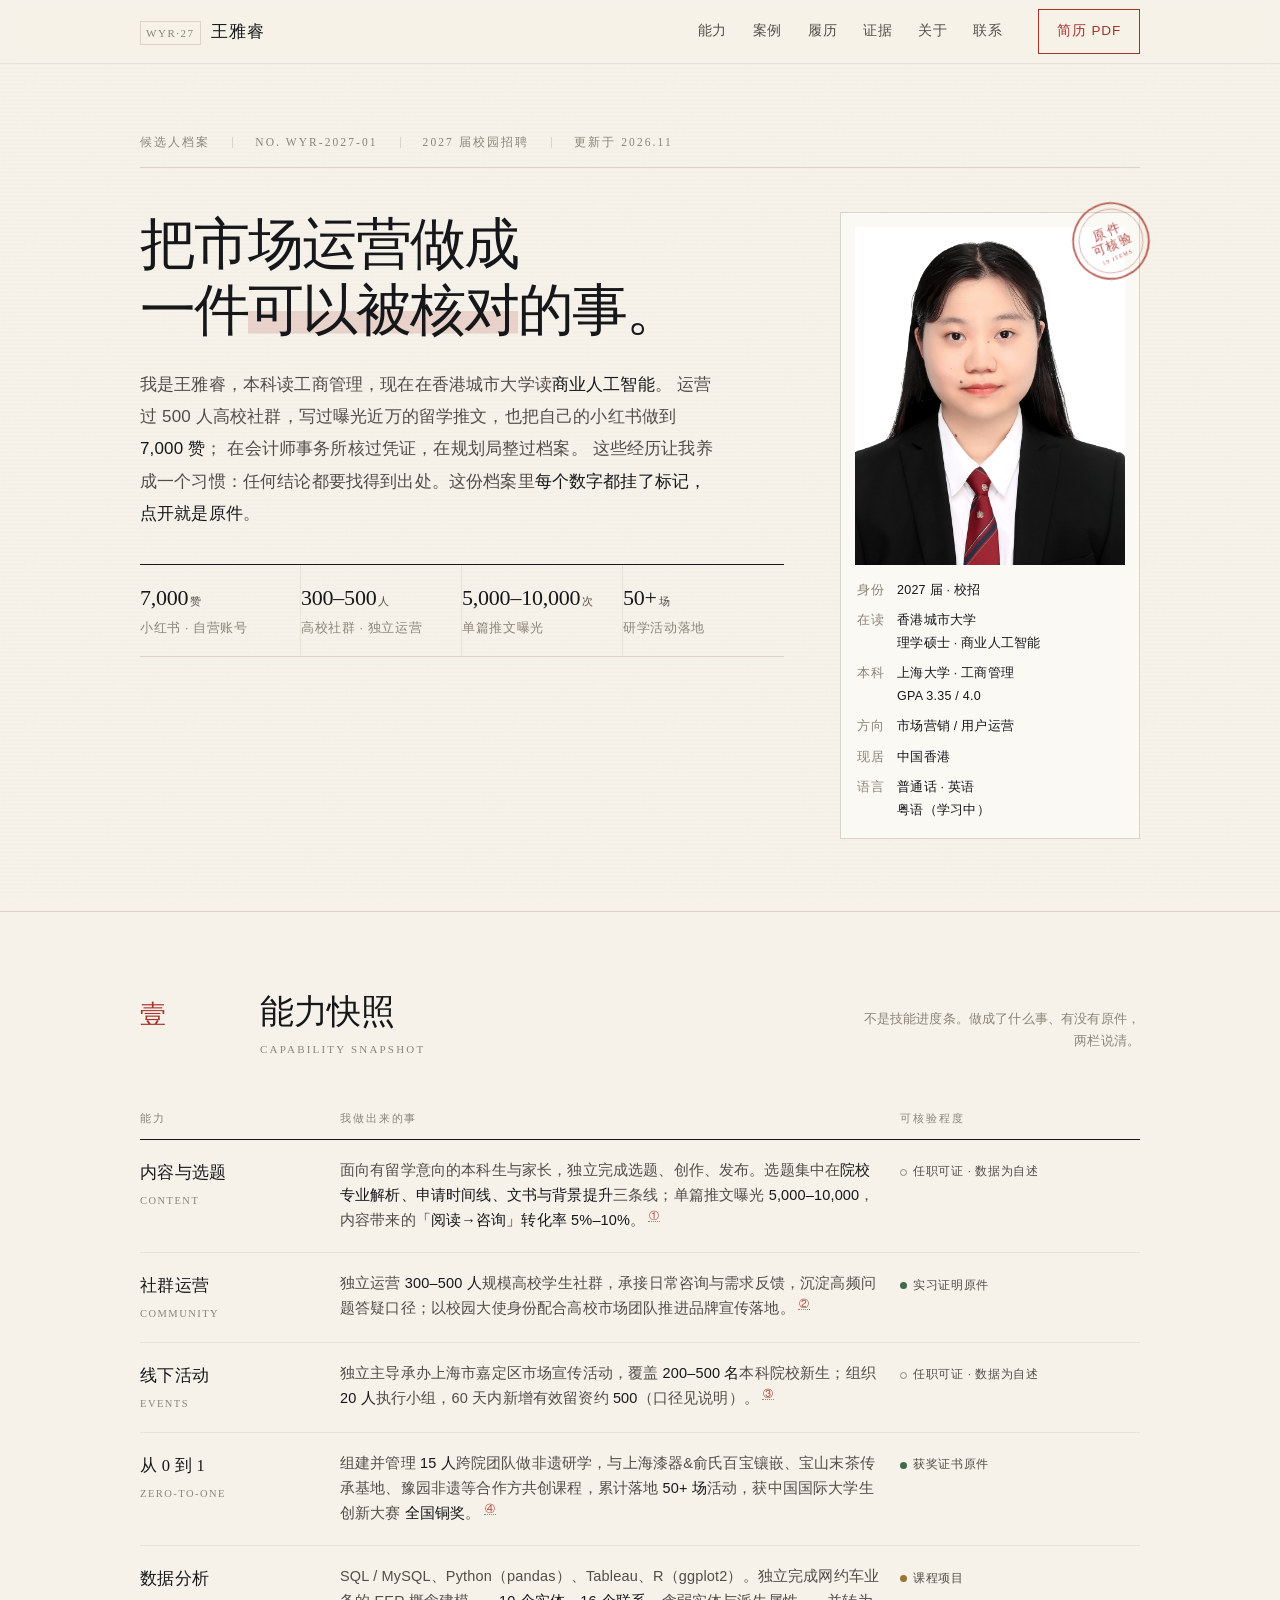
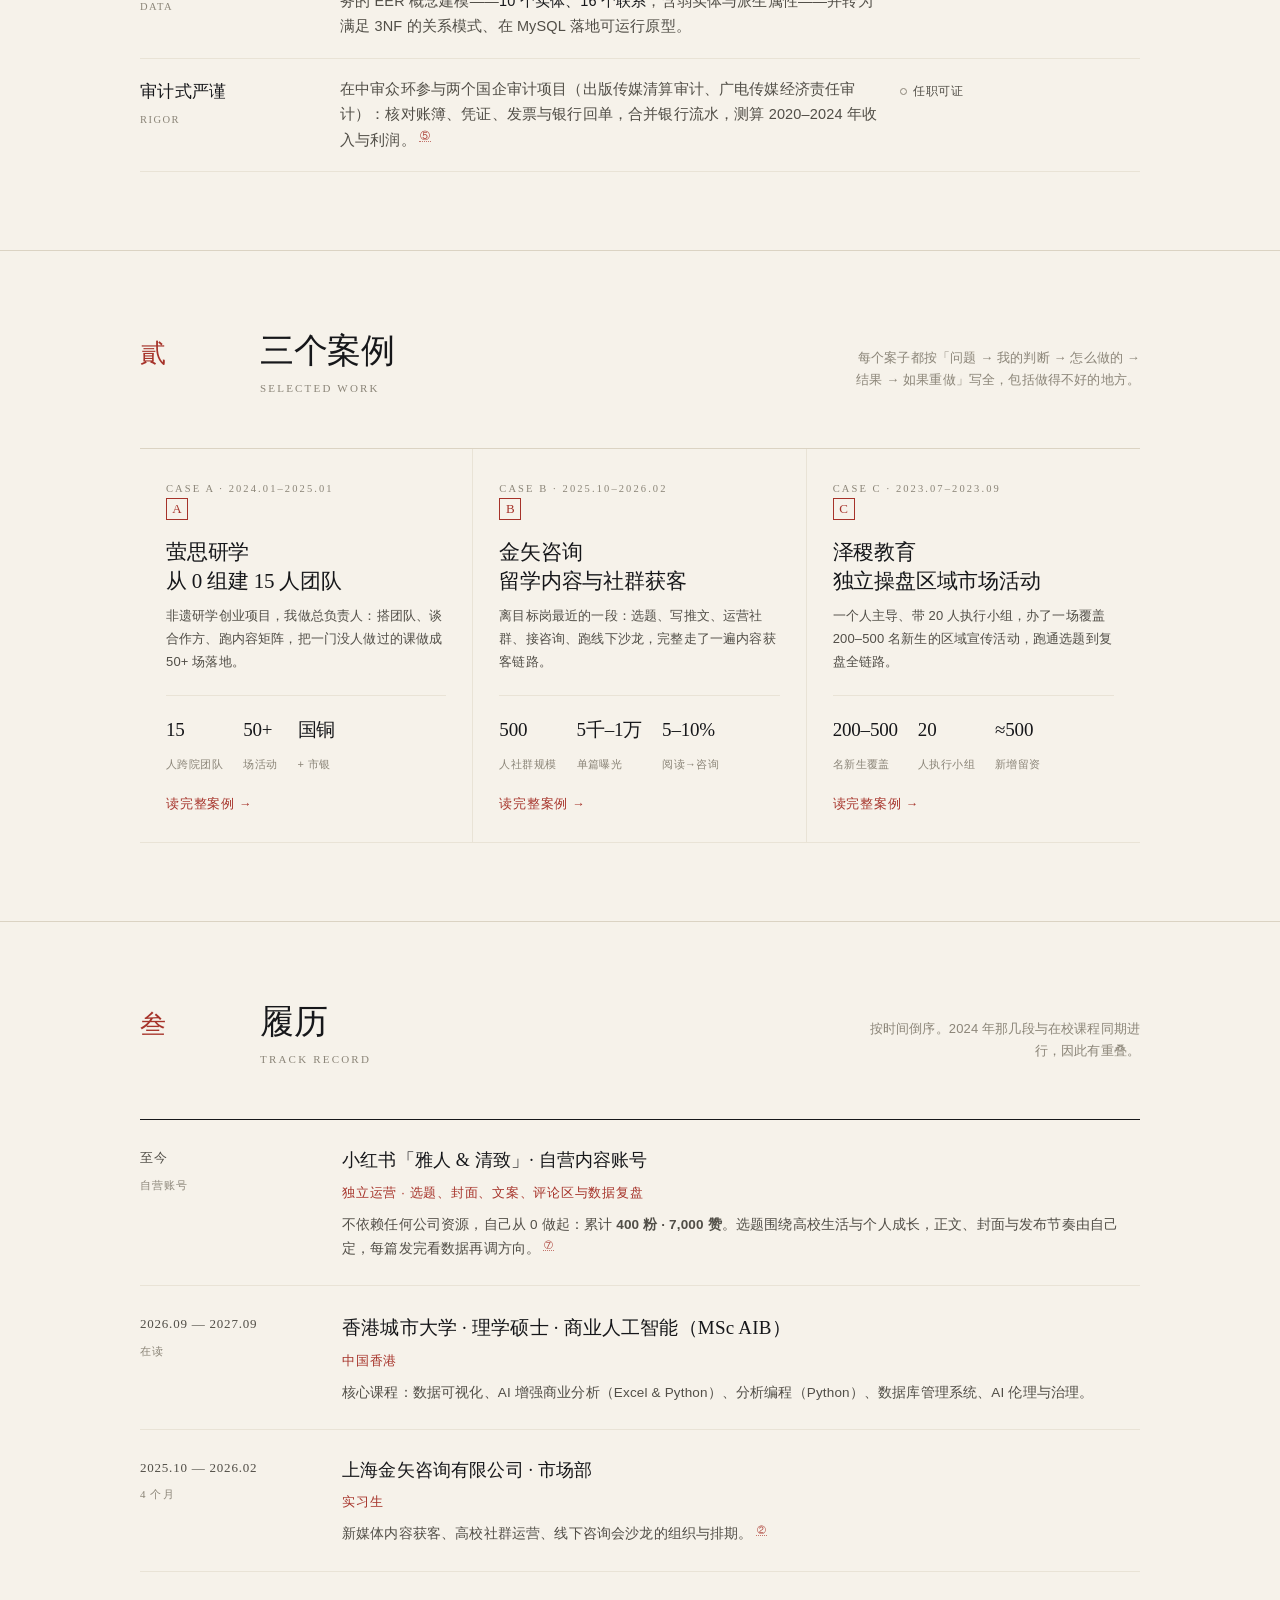
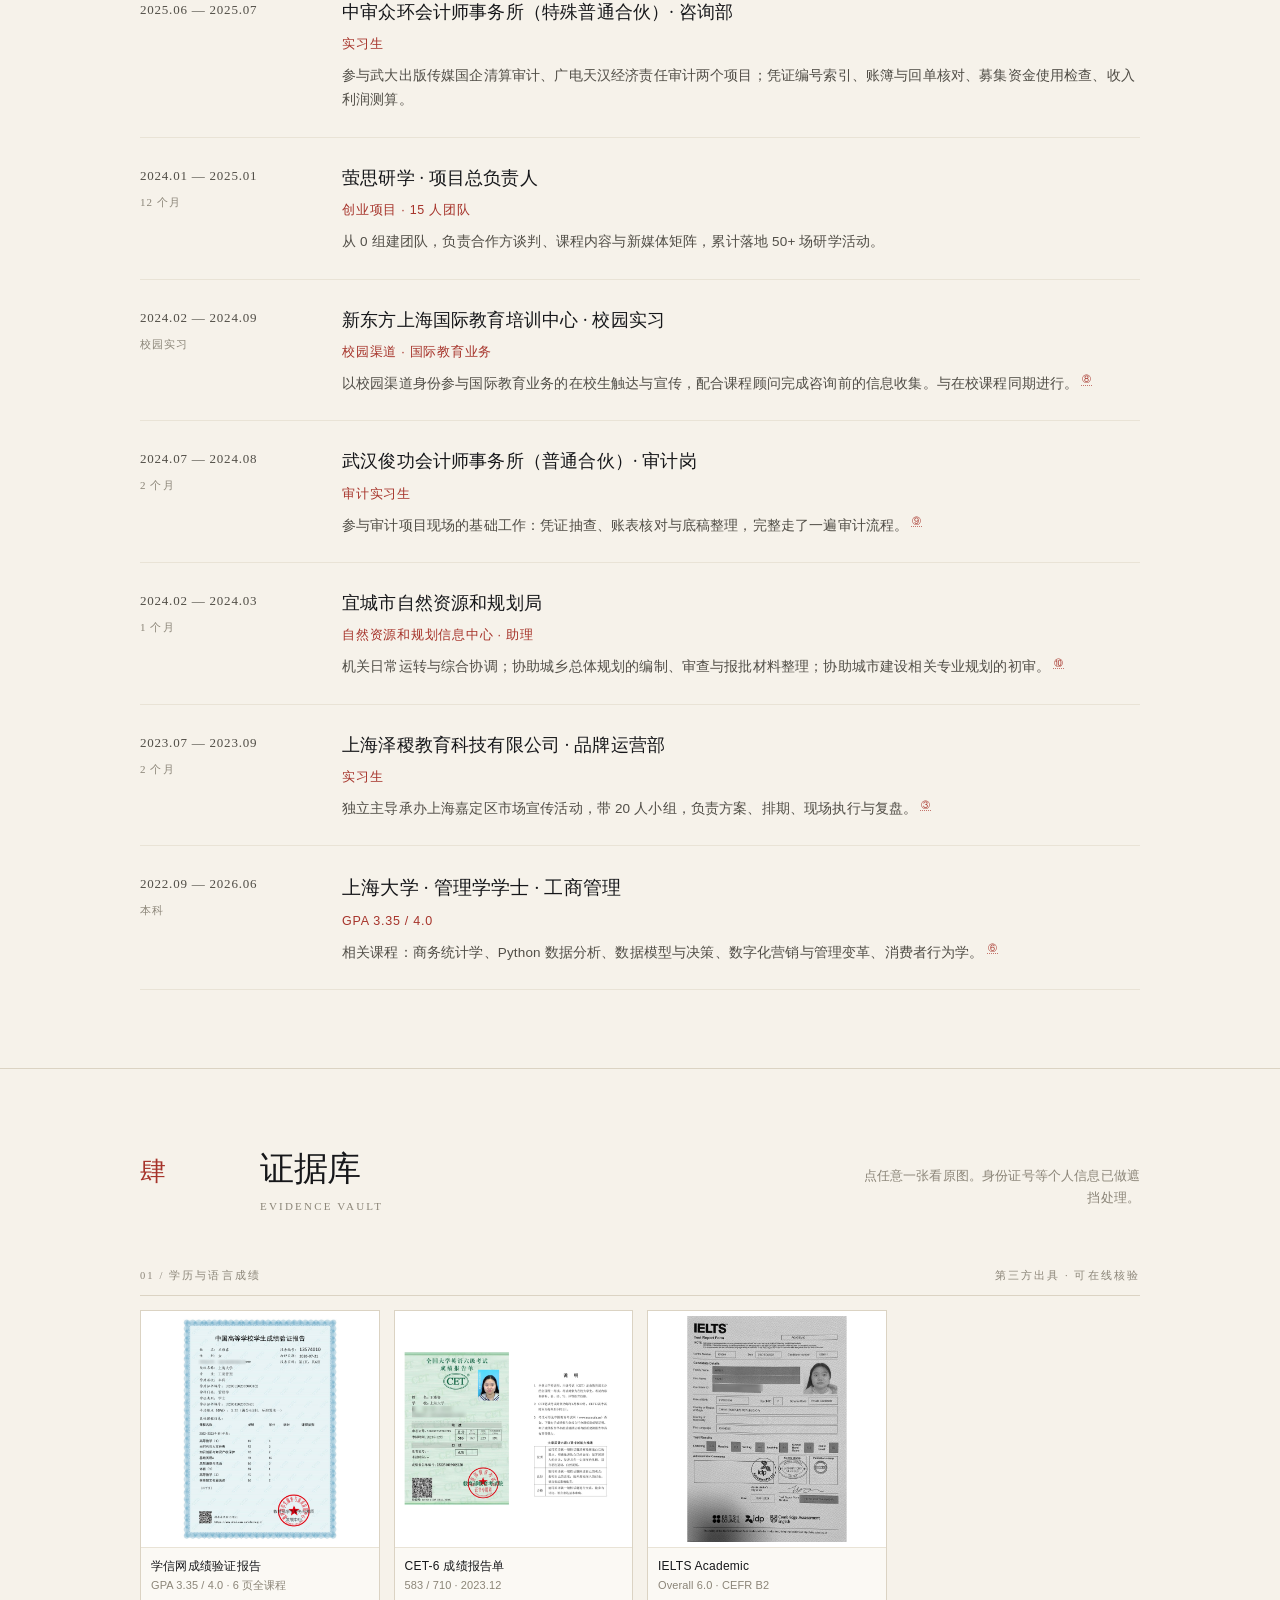
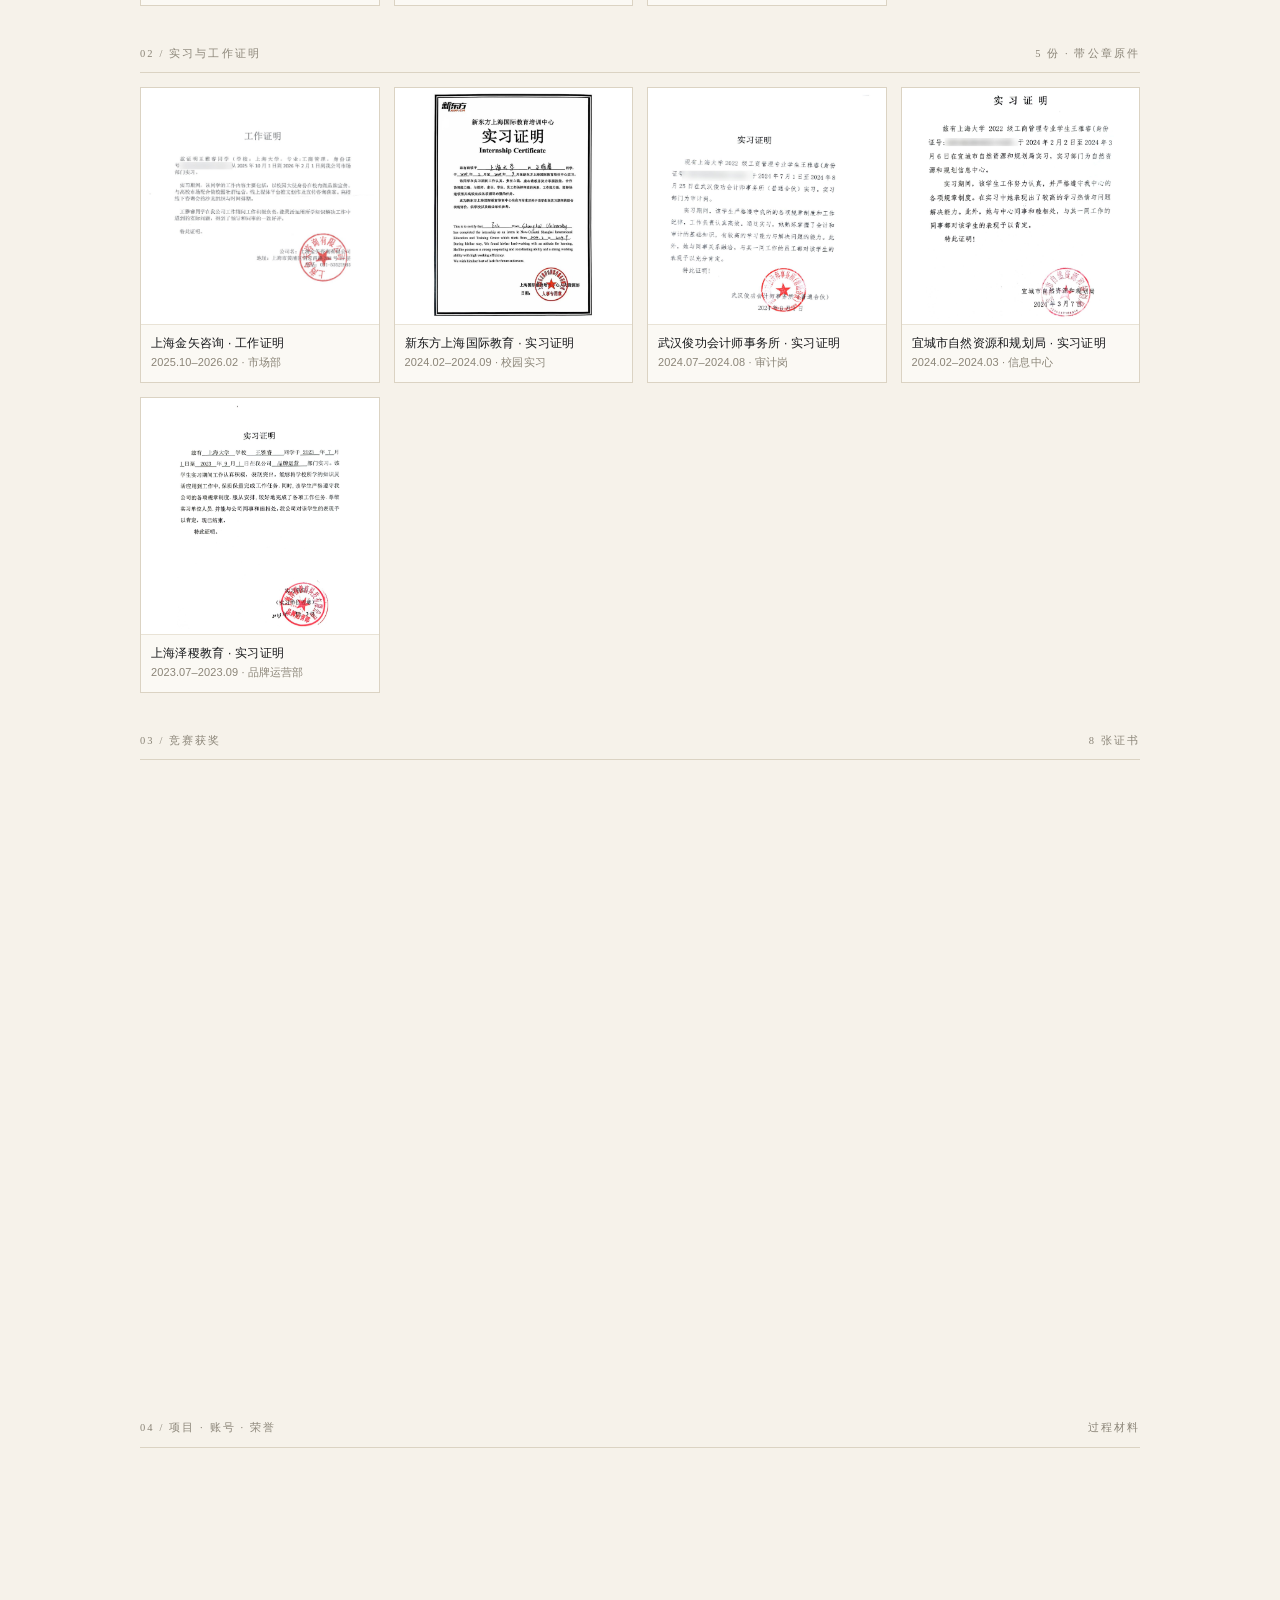
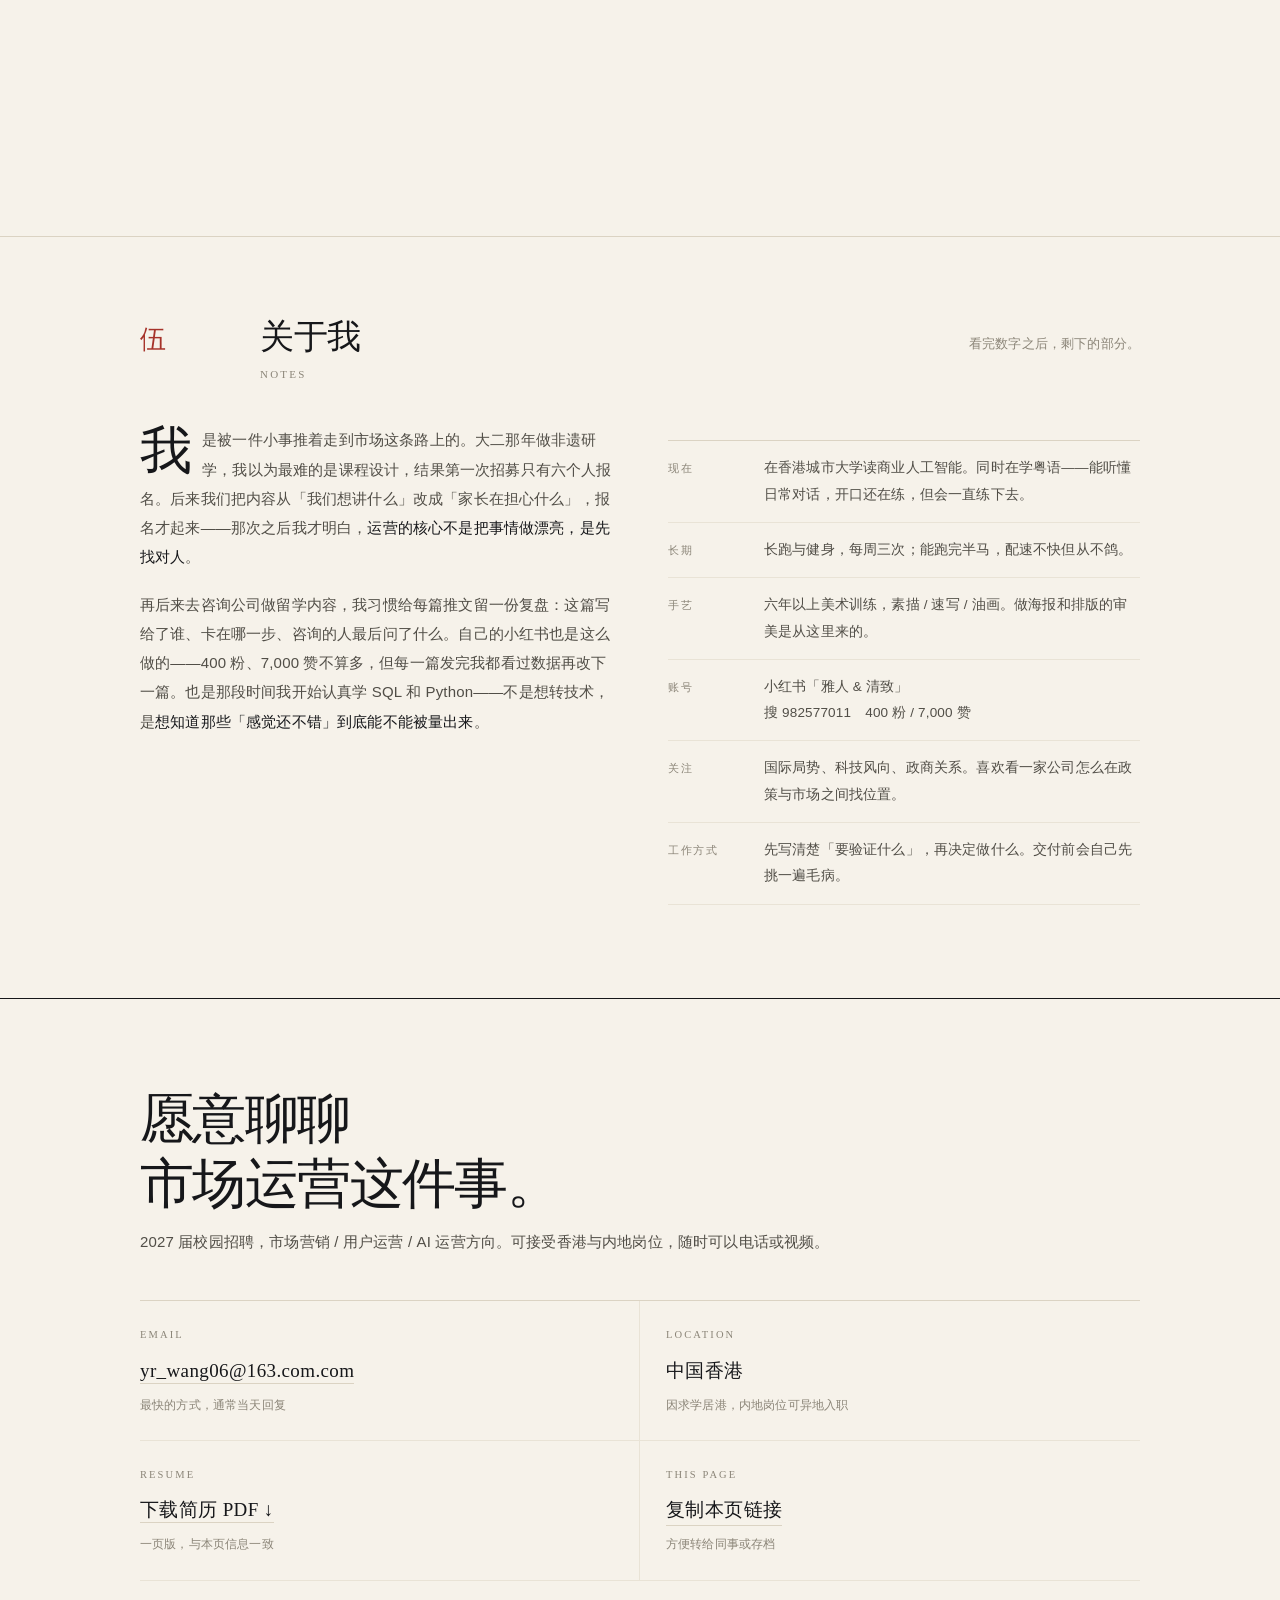
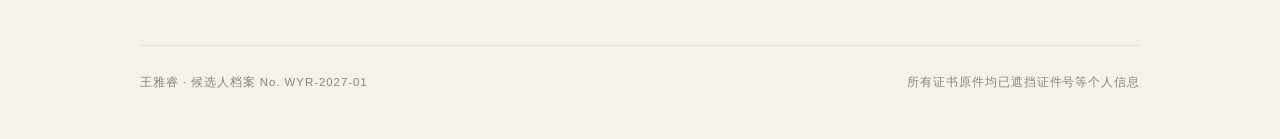
==== commit 06018b93: "新增新东方、武汉俊功、宜城规划局三段实习与小红书自营账号" ====
--- a/index.html
+++ b/index.html
@@ -49,19 +49,24 @@
         <h1>把市场运营做成<br>一件<em>可以被核对</em>的事。</h1>
 
         <p class="hero-lead">
-          我是王雅睿，上海大学工商管理本科，现在在香港城市大学读<strong>商业人工智能</strong>。
-          过去三年我运营过学生社群、写过留学推文、独立跑过线下活动，也做过一段<strong>审计</strong>——
-          这让我养成一个习惯：任何结论都要找得到出处。这份档案里<strong>每个数字都挂了标记，点开就是原件</strong>。
+          我是王雅睿，本科读工商管理，现在在香港城市大学读<strong class="nw">商业人工智能</strong>。
+          运营过 500 人高校社群，写过曝光近万的留学推文，也把自己的小红书做到 <strong>7,000 赞</strong>；
+          在会计师事务所核过凭证，在规划局整过档案。
+          这些经历让我养成一个习惯：任何结论都要找得到出处。这份档案里<strong>每个数字都挂了标记，点开就是原件</strong>。
         </p>
 
         <div class="statbar">
           <div class="stat">
+            <div class="n">7,000<span class="u">赞</span></div>
+            <div class="k">小红书 · 自营账号</div>
+          </div>
+          <div class="stat">
             <div class="n">300–500<span class="u">人</span></div>
-            <div class="k">高校学生社群 · 独立运营</div>
+            <div class="k">高校社群 · 独立运营</div>
           </div>
           <div class="stat">
             <div class="n">5,000–10,000<span class="u">次</span></div>
-            <div class="k">单篇推文曝光 · 平台后台</div>
+            <div class="k">单篇推文曝光</div>
           </div>
           <div class="stat">
             <div class="n">50+<span class="u">场</span></div>
@@ -88,7 +93,7 @@
             <circle cx="50" cy="50" r="38" fill="none" stroke="#A6332A" stroke-width=".8" opacity=".55"/>
             <text x="50" y="43" text-anchor="middle" font-family="serif" font-size="15" fill="#A6332A" letter-spacing="2">原件</text>
             <text x="50" y="60" text-anchor="middle" font-family="serif" font-size="15" fill="#A6332A" letter-spacing="1">可核验</text>
-            <text x="50" y="73" text-anchor="middle" font-family="Georgia,serif" font-size="6.4" fill="#A6332A" letter-spacing="1.4">14 ITEMS</text>
+            <text x="50" y="73" text-anchor="middle" font-family="Georgia,serif" font-size="6.4" fill="#A6332A" letter-spacing="1.4">19 ITEMS</text>
           </g>
         </svg>
       </aside>
@@ -208,10 +213,19 @@
     <div class="sec-head">
       <div class="sec-num">叁</div>
       <h2 class="sec-title">履历<small>Track Record</small></h2>
-      <p class="sec-note">按时间倒序。完整信息在简历 PDF 里。</p>
+      <p class="sec-note">按时间倒序。2024 年那几段与在校课程同期进行，因此有重叠。</p>
     </div>
 
     <div class="timeline">
+      <div class="tl-row reveal">
+        <div class="tl-when">至今<span>自营账号</span></div>
+        <div class="tl-body">
+          <h4>小红书「雅人 &amp; 清致」· 自营内容账号</h4>
+          <div class="role">独立运营 · 选题、封面、文案、评论区与数据复盘</div>
+          <p>不依赖任何公司资源，自己从 0 做起：累计 <b class="nb">400 粉 · 7,000 赞</b>。选题围绕高校生活与个人成长，正文、封面与发布节奏由自己定，每篇发完看数据再调方向。<button class="ev" data-ev="xhs">⑦</button></p>
+        </div>
+      </div>
+
       <div class="tl-row tl-row--edu reveal">
         <div class="tl-when">2026.09 — 2027.09<span>在读</span></div>
         <div class="tl-body">
@@ -245,6 +259,33 @@
           <h4>萤思研学 · 项目总负责人</h4>
           <div class="role">创业项目 · 15 人团队</div>
           <p>从 0 组建团队，负责合作方谈判、课程内容与新媒体矩阵，累计落地 50+ 场研学活动。</p>
+        </div>
+      </div>
+
+      <div class="tl-row reveal">
+        <div class="tl-when">2024.02 — 2024.09<span>校园实习</span></div>
+        <div class="tl-body">
+          <h4>新东方上海国际教育培训中心 · 校园实习</h4>
+          <div class="role">校园渠道 · 国际教育业务</div>
+          <p>以校园渠道身份参与国际教育业务的在校生触达与宣传，配合课程顾问完成咨询前的信息收集。与在校课程同期进行。<button class="ev" data-ev="xdf">⑧</button></p>
+        </div>
+      </div>
+
+      <div class="tl-row reveal">
+        <div class="tl-when">2024.07 — 2024.08<span>2 个月</span></div>
+        <div class="tl-body">
+          <h4>武汉俊功会计师事务所（普通合伙）· 审计岗</h4>
+          <div class="role">审计实习生</div>
+          <p>参与审计项目现场的基础工作：凭证抽查、账表核对与底稿整理，完整走了一遍审计流程。<button class="ev" data-ev="jungong">⑨</button></p>
+        </div>
+      </div>
+
+      <div class="tl-row reveal">
+        <div class="tl-when">2024.02 — 2024.03<span>1 个月</span></div>
+        <div class="tl-body">
+          <h4>宜城市自然资源和规划局</h4>
+          <div class="role">自然资源和规划信息中心 · 助理</div>
+          <p>机关日常运转与综合协调；协助城乡总体规划的编制、审查与报批材料整理；协助城市建设相关专业规划的初审。<button class="ev" data-ev="yicheng">⑩</button></p>
         </div>
       </div>
 
@@ -297,13 +338,25 @@
     </div>
 
     <div class="ev-group">
-      <h4><span>02 / 实习证明</span><span>带公章原件</span></h4>
+      <h4><span>02 / 实习与工作证明</span><span>5 份 · 带公章原件</span></h4>
       <div class="ev-grid">
         <button class="ev-item reveal" data-ev="jinshi">
           <span class="ev-thumb"><img src="assets/img/evidence/jinshi-intern.jpg" alt="上海金矢咨询有限公司工作证明" loading="lazy"></span>
           <span class="cap"><b>上海金矢咨询 · 工作证明</b>2025.10–2026.02 · 市场部</span>
         </button>
-        <button class="ev-item reveal d1" data-ev="zeji">
+        <button class="ev-item reveal d1" data-ev="xdf">
+          <span class="ev-thumb"><img src="assets/img/evidence/xdf-intern.jpg" alt="新东方上海国际教育培训中心实习证明" loading="lazy"></span>
+          <span class="cap"><b>新东方上海国际教育 · 实习证明</b>2024.02–2024.09 · 校园实习</span>
+        </button>
+        <button class="ev-item reveal d2" data-ev="jungong">
+          <span class="ev-thumb"><img src="assets/img/evidence/jungong-intern.jpg" alt="武汉俊功会计师事务所实习证明" loading="lazy"></span>
+          <span class="cap"><b>武汉俊功会计师事务所 · 实习证明</b>2024.07–2024.08 · 审计岗</span>
+        </button>
+        <button class="ev-item reveal d3" data-ev="yicheng">
+          <span class="ev-thumb"><img src="assets/img/evidence/yicheng-intern.jpg" alt="宜城市自然资源和规划局实习证明" loading="lazy"></span>
+          <span class="cap"><b>宜城市自然资源和规划局 · 实习证明</b>2024.02–2024.03 · 信息中心</span>
+        </button>
+        <button class="ev-item reveal" data-ev="zeji">
           <span class="ev-thumb"><img src="assets/img/evidence/zeji-intern.jpg" alt="上海泽稷教育实习证明" loading="lazy"></span>
           <span class="cap"><b>上海泽稷教育 · 实习证明</b>2023.07–2023.09 · 品牌运营部</span>
         </button>
@@ -349,7 +402,7 @@
     </div>
 
     <div class="ev-group">
-      <h4><span>04 / 项目与荣誉</span><span>过程材料</span></h4>
+      <h4><span>04 / 项目 · 账号 · 荣誉</span><span>过程材料</span></h4>
       <div class="ev-grid">
         <button class="ev-item reveal" data-ev="yingsi-plan">
           <span class="ev-thumb"><img src="assets/img/evidence/yingsi-plan.jpg" alt="萤思研学商业计划书" loading="lazy"></span>
@@ -359,6 +412,10 @@
           <span class="ev-thumb"><img src="assets/img/evidence/award-scholarship.jpg" alt="自强不息奖学金" loading="lazy"></span>
           <span class="cap"><b>上海大学「自强不息」奖学金</b>2023 · 校级</span>
         </button>
+        <button class="ev-item reveal d2" data-ev="xhs">
+          <span class="ev-thumb"><img src="assets/img/evidence/xiaohongshu.jpg" alt="小红书账号雅人清致主页" loading="lazy"></span>
+          <span class="cap"><b>小红书「雅人 &amp; 清致」</b>400 粉 · 7,000 赞 · 账号公开可查</span>
+        </button>
       </div>
     </div>
   </div>
@@ -376,13 +433,14 @@
     <div class="about">
       <div>
         <p>我是被一件小事推着走到市场这条路上的。大二那年做非遗研学，我以为最难的是课程设计，结果第一次招募只有六个人报名。后来我们把内容从「我们想讲什么」改成「家长在担心什么」，报名才起来——那次之后我才明白，<strong>运营的核心不是把事情做漂亮，是先找对人</strong>。</p>
-        <p>再后来去咨询公司做留学内容，我习惯给每篇推文留一份复盘：这篇写给了谁、卡在哪一步、咨询的人最后问了什么。也是那段时间我开始认真学 SQL 和 Python——不是想转技术，是<strong>想知道那些「感觉还不错」到底能不能被量出来</strong>。</p>
+        <p>再后来去咨询公司做留学内容，我习惯给每篇推文留一份复盘：这篇写给了谁、卡在哪一步、咨询的人最后问了什么。自己的小红书也是这么做的——400 粉、7,000 赞不算多，但每一篇发完我都看过数据再改下一篇。也是那段时间我开始认真学 SQL 和 Python——不是想转技术，是<strong>想知道那些「感觉还不错」到底能不能被量出来</strong>。</p>
       </div>
 
       <dl class="notes">
         <div class="note-row"><dt>现在</dt><dd>在香港城市大学读商业人工智能。同时在学粤语——能听懂日常对话，开口还在练，但会一直练下去。</dd></div>
         <div class="note-row"><dt>长期</dt><dd>长跑与健身，每周三次；能跑完半马，配速不快但从不鸽。</dd></div>
         <div class="note-row"><dt>手艺</dt><dd>六年以上美术训练，素描 / 速写 / 油画。做海报和排版的审美是从这里来的。</dd></div>
+        <div class="note-row"><dt>账号</dt><dd>小红书「雅人 &amp; 清致」<br>搜 982577011　400 粉 / 7,000 赞</dd></div>
         <div class="note-row"><dt>关注</dt><dd>国际局势、科技风向、政商关系。喜欢看一家公司怎么在政策与市场之间找位置。</dd></div>
         <div class="note-row"><dt>工作方式</dt><dd>先写清楚「要验证什么」，再决定做什么。交付前会自己先挑一遍毛病。</dd></div>
       </dl>
--- a/assets/css/style.css
+++ b/assets/css/style.css
@@ -178,7 +178,7 @@
 
 /* 前置数字条 */
 .statbar{
-  display:grid; grid-template-columns:.92fr 1.28fr .92fr;
+  display:grid; grid-template-columns:repeat(4,1fr);
   border-top:1px solid var(--ink); border-bottom:1px solid var(--rule);
 }
 .stat{
@@ -187,7 +187,7 @@
 }
 .stat:last-child{ border-right:0; padding-right:0; }
 .stat .n{
-  font-family:var(--num); font-size:clamp(20px,2.2vw,28px);
+  font-family:var(--num); font-size:clamp(17px,1.72vw,23px);
   letter-spacing:-.01em; line-height:1.15;
   font-variant-numeric:tabular-nums; white-space:nowrap;
 }
@@ -276,6 +276,7 @@
 .cap-do{ color:var(--ink-2); line-height:1.75; }
 .cap-do b{ color:var(--ink); font-weight:500; font-variant-numeric:tabular-nums; }
 .nb{ white-space:nowrap; }
+.nw{ white-space:nowrap; }
 .cap-tag{ white-space:nowrap; }
 
 /* 等级标记 */
@@ -689,8 +690,10 @@
   .nav{ display:none; }
   .hero{ padding:104px 0 48px; }
   .hero-grid{ padding-top:28px; }
-  .statbar{ grid-template-columns:1fr; }
-  .stat{ border-right:0; border-bottom:1px solid var(--rule-soft); padding:16px 0; }
+  .statbar{ grid-template-columns:1fr 1fr; }
+  .stat{ padding:16px 10px 16px 0; border-bottom:1px solid var(--rule-soft); }
+  .stat:nth-child(2n){ border-right:0; padding-right:0; }
+  .stat:nth-child(2n-1){ border-right:1px solid var(--rule-soft); }
   .stat:last-child{ border-bottom:0; }
   .sec{ padding:56px 0; }
   .sec-head{ grid-template-columns:26px 1fr; gap:2px 10px; margin-bottom:26px; align-items:start; }
@@ -734,7 +737,7 @@
   .hero h1 em{ background:none !important; animation:none !important; }
   .hero-lead{ font-size:9.6pt; margin-bottom:14pt; }
   .hero-meta{ font-size:7.5pt; padding-bottom:6pt; }
-  .statbar{ page-break-inside:avoid; grid-template-columns:.88fr 1.22fr .9fr; }
+  .statbar{ page-break-inside:avoid; grid-template-columns:repeat(4,1fr); }
   .stat{ padding:7pt 8pt 7pt 0; }
   .stat .n{ font-size:10.4pt; white-space:nowrap; letter-spacing:-.02em; }
   .stat .n .u{ font-size:7pt; }
@@ -767,8 +770,10 @@
 
   .tl-row{ break-inside:avoid; page-break-inside:avoid; }
 
-  .ev-group{ break-inside:avoid; }
-  .ev-grid{ grid-template-columns:repeat(5,1fr) !important; gap:7pt; }
+  .ev-group{ break-inside:auto; page-break-inside:auto; }
+  .ev-group h4{ break-after:avoid; page-break-after:avoid; }
+  .ev-group h4{ break-after:avoid; page-break-after:avoid; }
+  .ev-grid{ grid-template-columns:repeat(4,1fr) !important; gap:8pt; }
   .ev-item{ break-inside:avoid; page-break-inside:avoid; border:1px solid #ddd !important; }
   .ev-thumb{ aspect-ratio:1/1; }
   .cap{ font-size:6.6pt; padding:4pt 5pt 5pt; }
@@ -777,9 +782,17 @@
   .about{ grid-template-columns:1fr 1fr !important; gap:22pt; }
   .note-row{ break-inside:avoid; }
 
+  .contact{ break-inside:avoid; page-break-inside:avoid; padding:6pt 0 0; }
+  .contact h2{ font-size:17pt; line-height:1.2; margin-bottom:5pt; }
+  .contact .sub{ font-size:8pt; margin-bottom:9pt; }
+  .contact-grid{ gap:0 20pt; }
+  .c-item{ padding:6pt 0; }
+  .c-item .val{ font-size:9.4pt; }
+  .c-item .hint{ font-size:7pt; }
+  .foot{ margin-top:10pt; }
   .contact-grid{ grid-template-columns:1fr 1fr !important; }
   .c-item{ break-inside:avoid; }
-  .sec--contact h2{ font-size:24pt; }
+  .contact h2{ font-size:24pt; }
 
   a{ text-decoration:none; color:#000; }
   a[href^="http"]::after{ content:" (" attr(href) ")"; font-size:7pt; color:#555; }
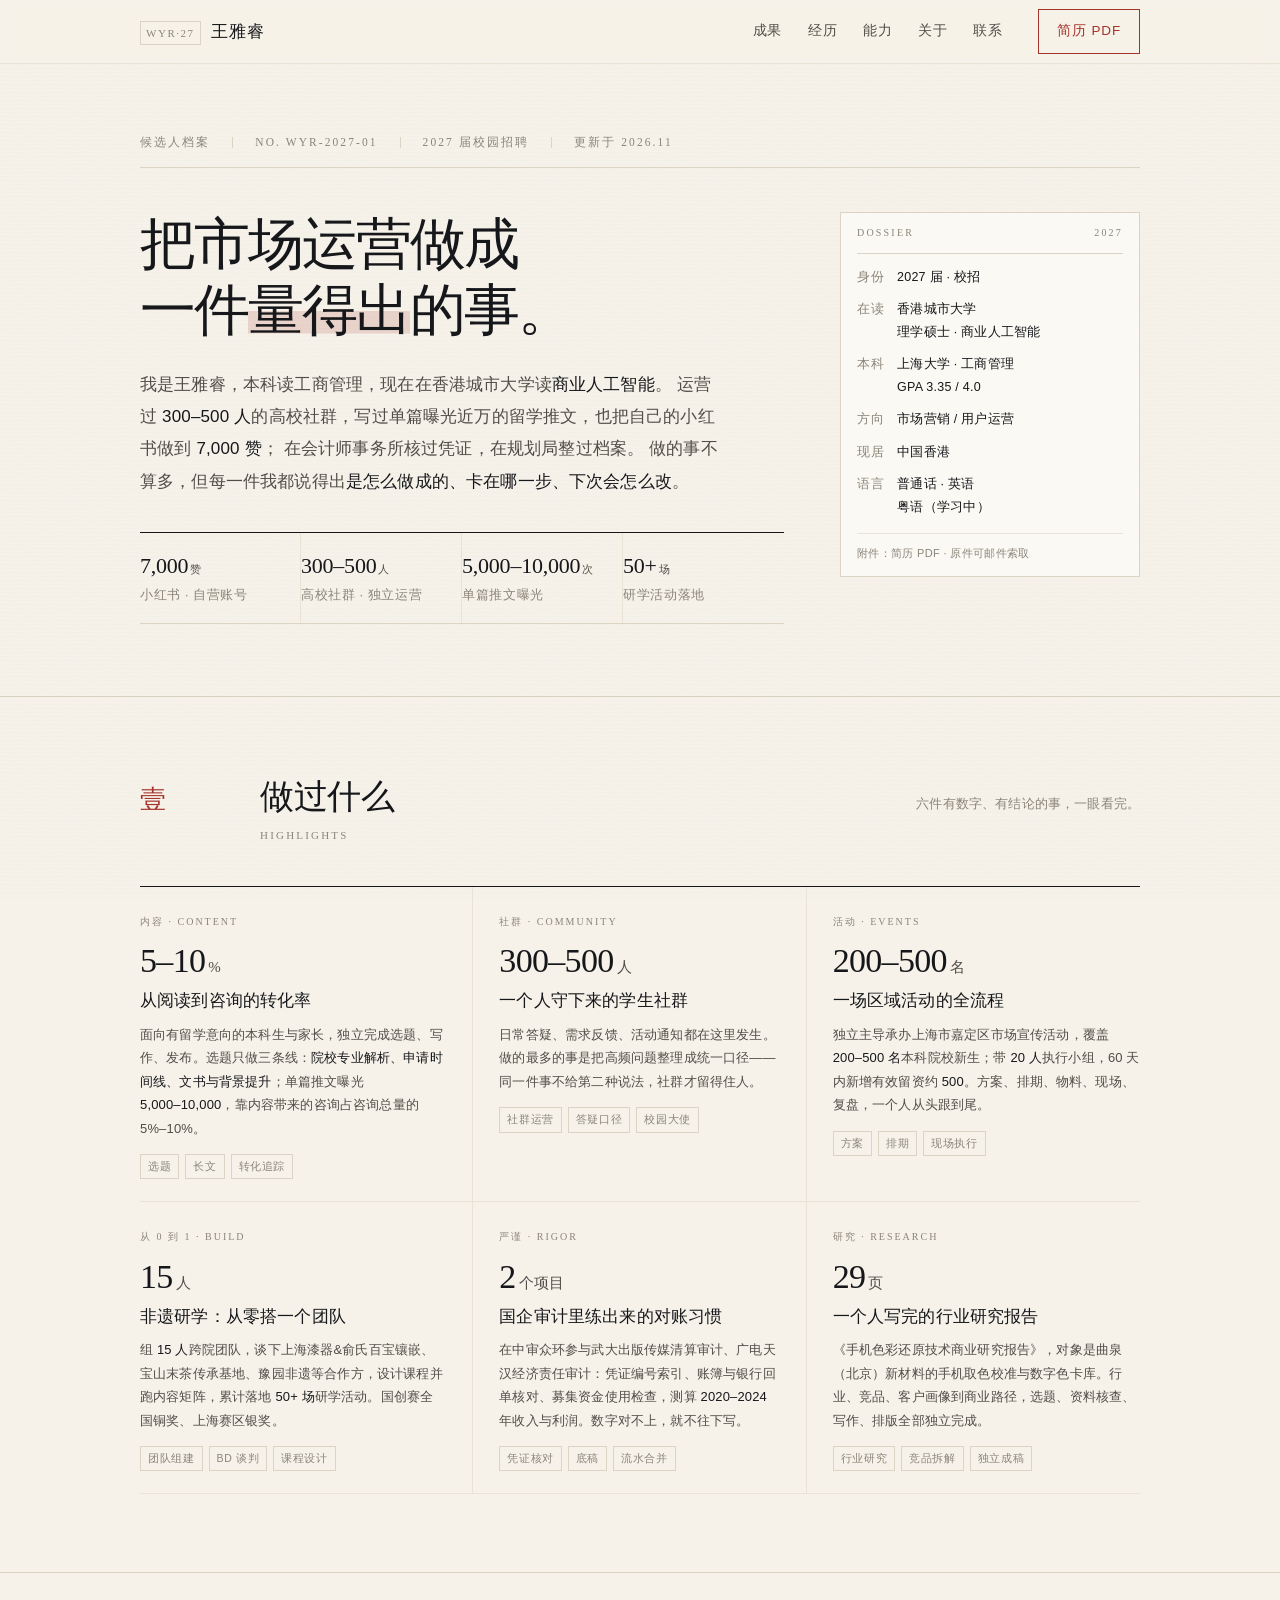
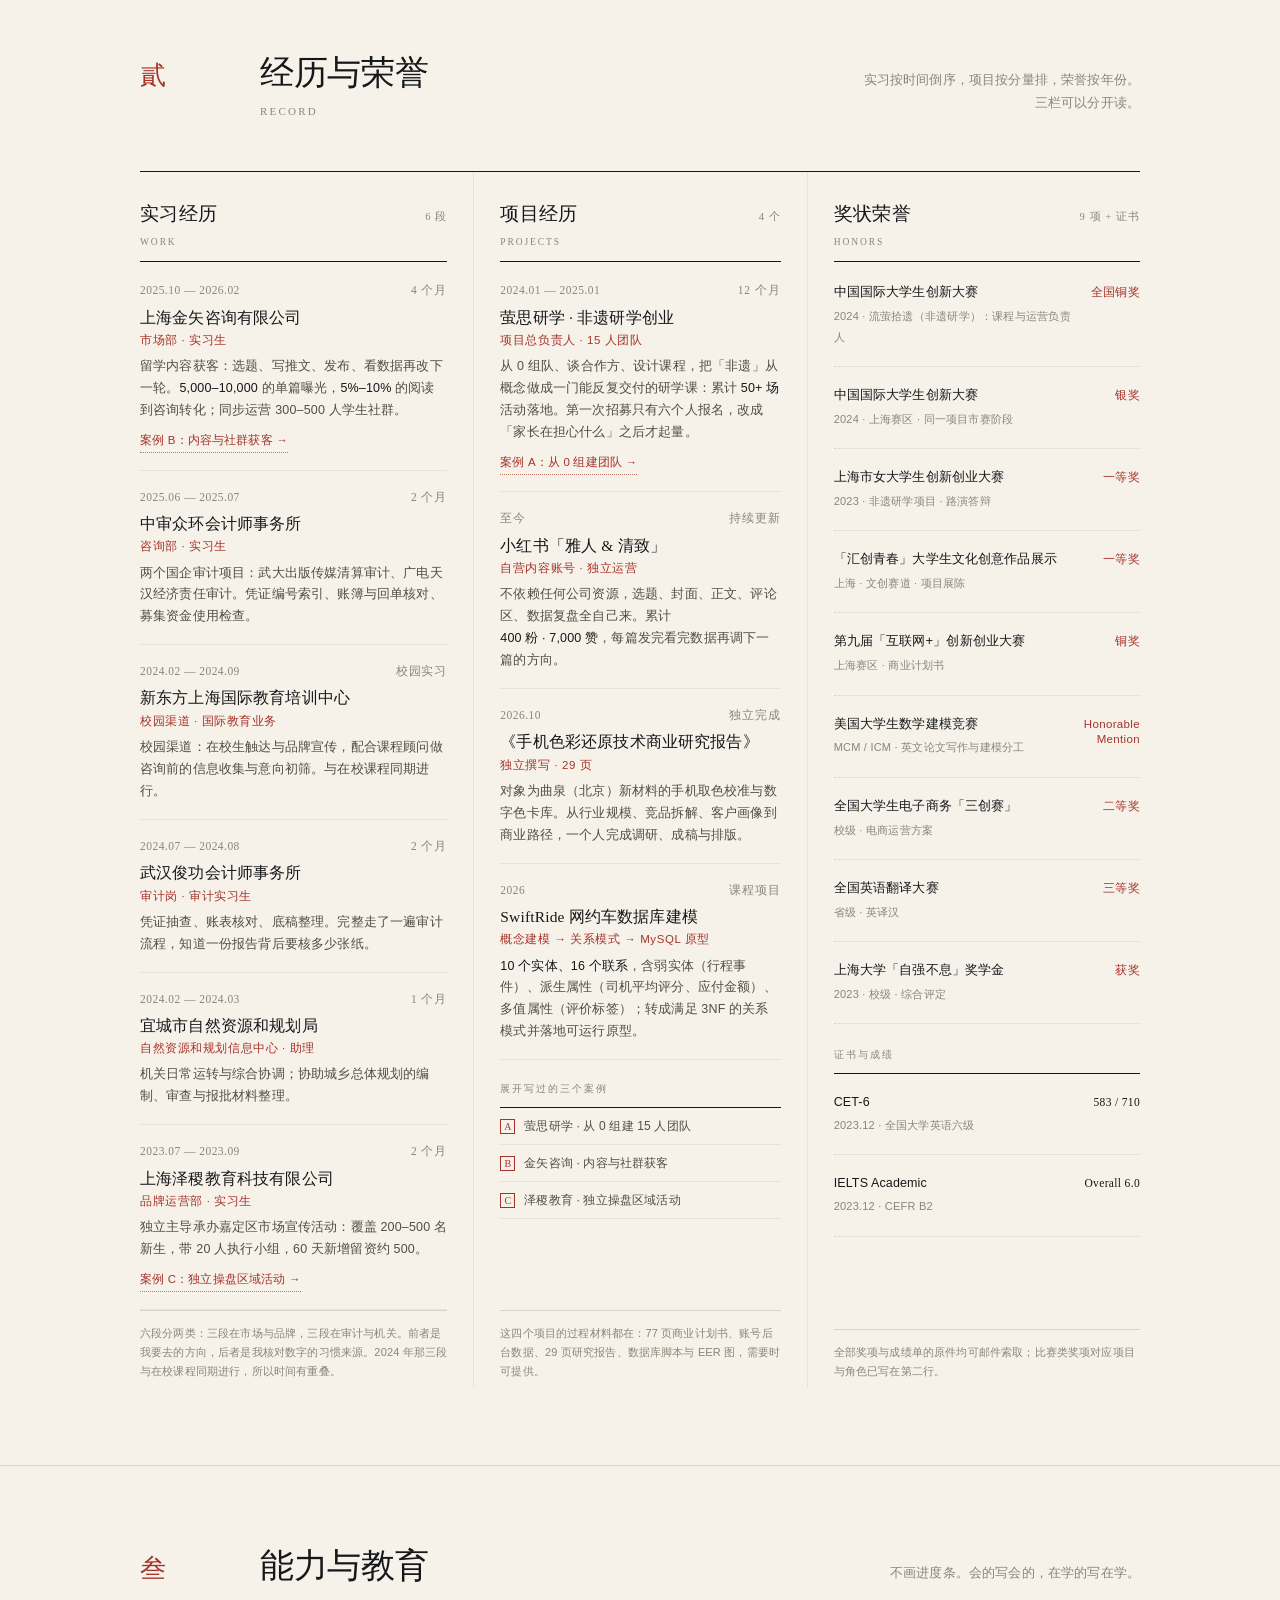
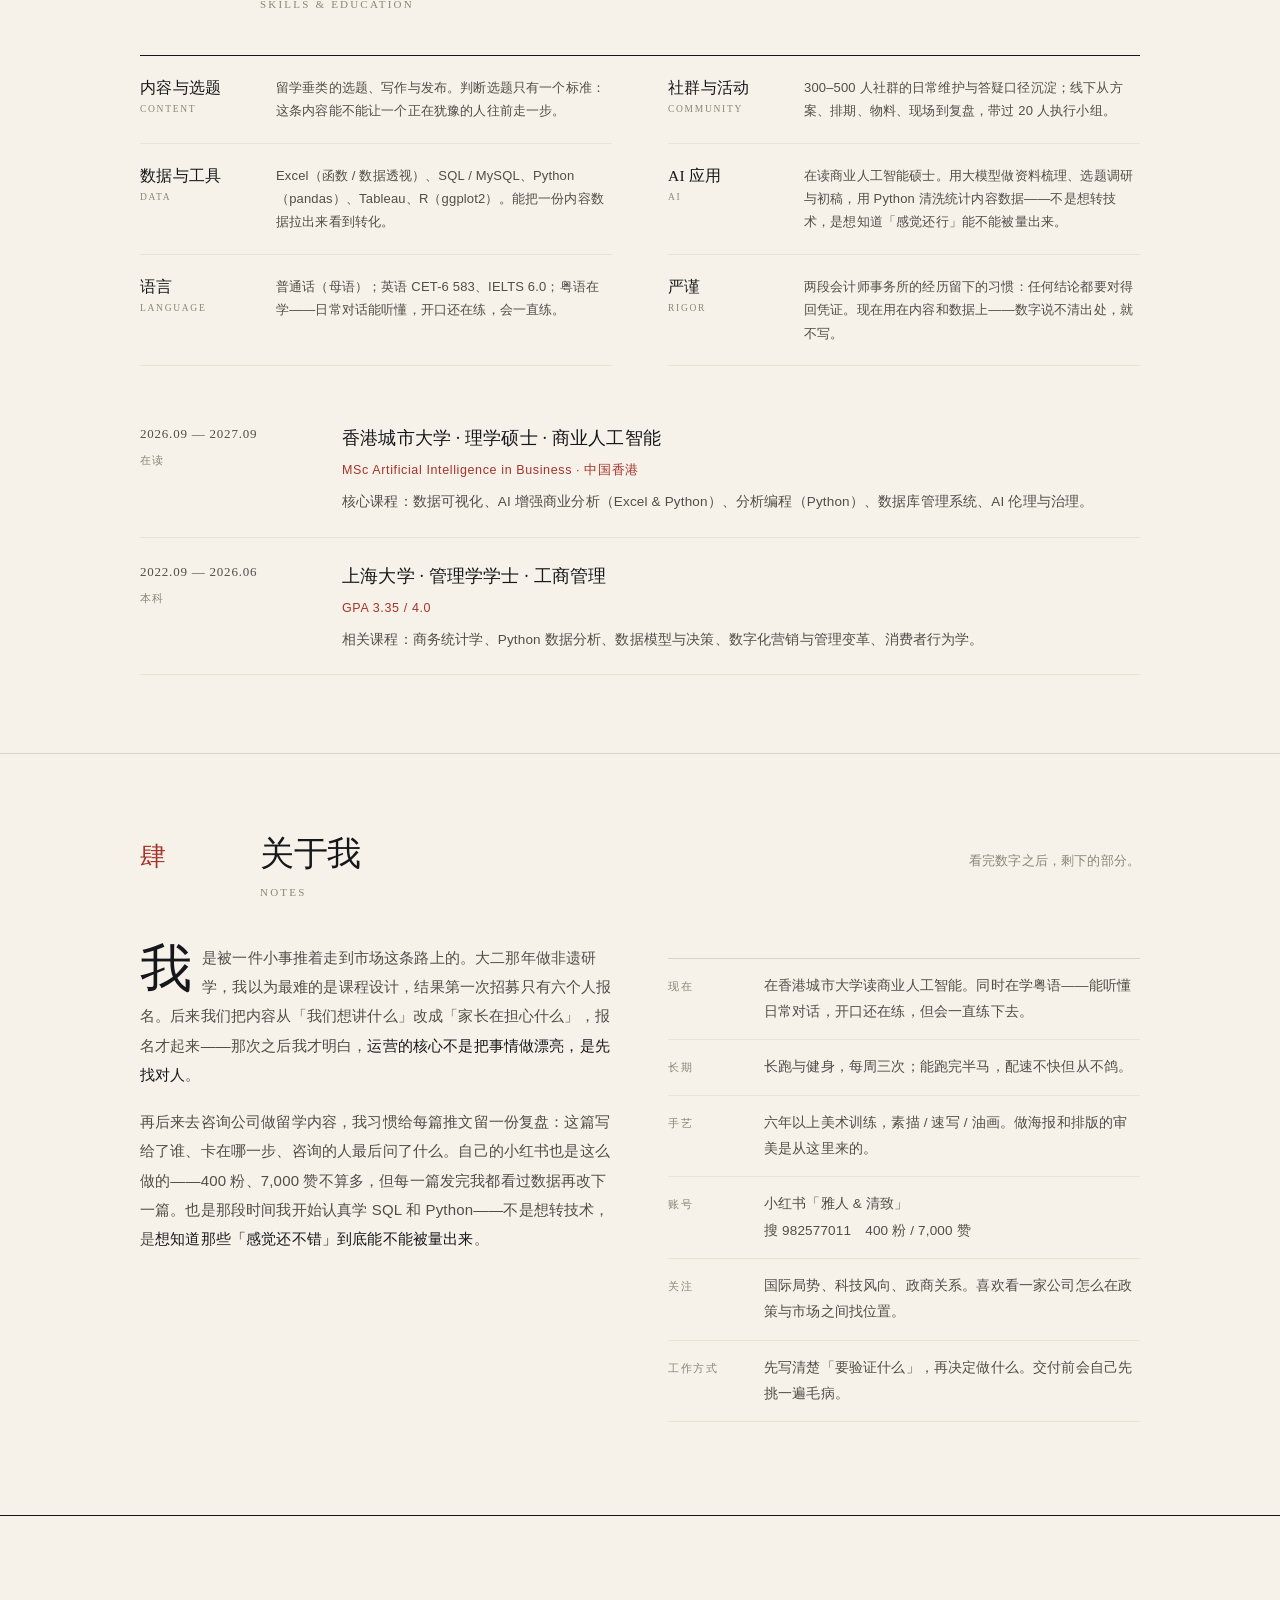
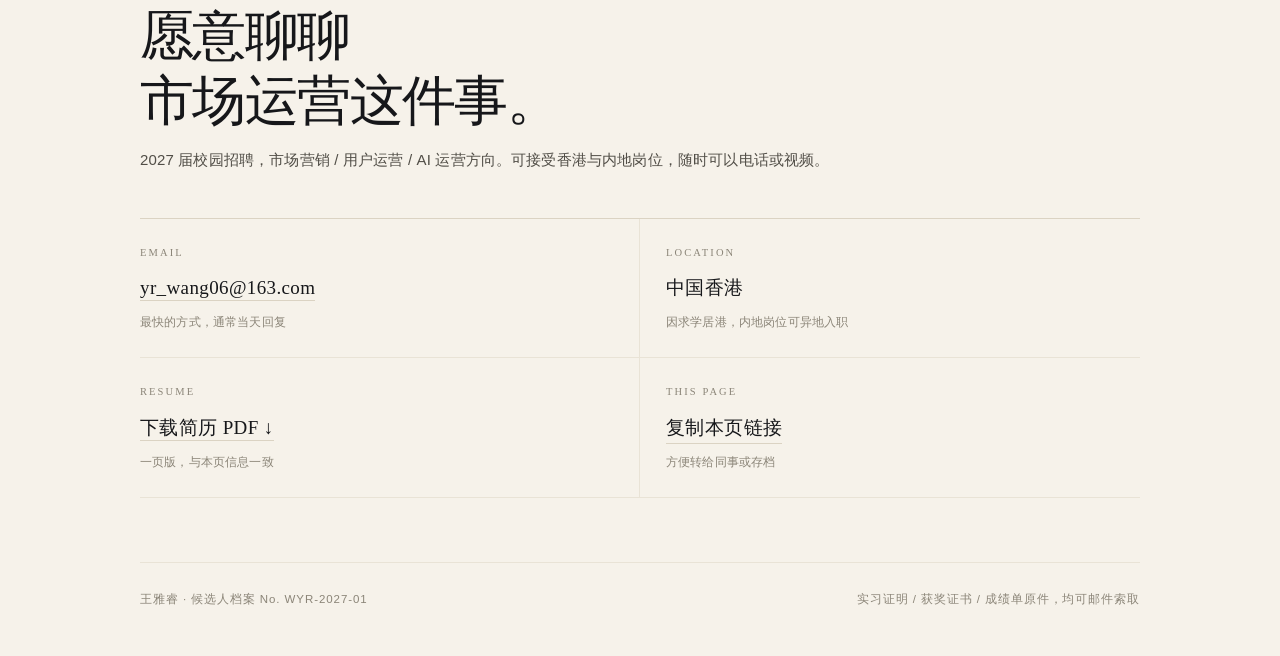
==== commit 5677df96: "改版：全站去掉图片，按「成果 / 三栏经历 / 能力 / 关于 / 联系」重排 - 删除证件照与 19 张证据图，移除证据弹层与证据库整块 - 新增「做过什么」六张数字卡（内容/社群/活动/从0到1/" ====
--- a/index.html
+++ b/index.html
@@ -4,9 +4,9 @@
 <meta charset="UTF-8">
 <meta name="viewport" content="width=device-width, initial-scale=1, viewport-fit=cover">
 <title>王雅睿 · 候选人档案｜市场运营 × 商业 AI</title>
-<meta name="description" content="王雅睿的求职档案：市场营销 / 用户运营方向，2027 届。社群 300–500 人、单篇曝光 5,000–10,000、50+ 场活动落地——每个数字都可以点开看原件。">
+<meta name="description" content="王雅睿的求职档案：市场营销 / 用户运营方向，2027 届。300–500 人高校社群、单篇曝光 5,000–10,000、50+ 场活动落地。">
 <meta property="og:title" content="王雅睿 · 候选人档案">
-<meta property="og:description" content="把市场运营做成一件可以被核对的事。每个数字都能点开看原件。">
+<meta property="og:description" content="把市场运营做成一件量得出的事：内容、社群、活动、数据，四件事都有数字。">
 <meta property="og:type" content="profile">
 <meta name="theme-color" content="#F6F2EA">
 <link rel="stylesheet" href="assets/css/style.css">
@@ -20,10 +20,9 @@
   <div class="wrap">
     <a class="brand" href="#top"><span class="idx">WYR·27</span>王雅睿</a>
     <nav class="nav" id="nav">
-      <a href="#capability">能力</a>
-      <a href="#cases">案例</a>
-      <a href="#track">履历</a>
-      <a href="#vault">证据</a>
+      <a href="#results">成果</a>
+      <a href="#record">经历</a>
+      <a href="#skills">能力</a>
       <a href="#about">关于</a>
       <a href="#contact">联系</a>
     </nav>
@@ -46,13 +45,13 @@
 
     <div class="hero-grid">
       <div>
-        <h1>把市场运营做成<br>一件<em>可以被核对</em>的事。</h1>
+        <h1>把市场运营做成<br>一件<em>量得出</em>的事。</h1>
 
         <p class="hero-lead">
           我是王雅睿，本科读工商管理，现在在香港城市大学读<strong class="nw">商业人工智能</strong>。
-          运营过 500 人高校社群，写过曝光近万的留学推文，也把自己的小红书做到 <strong>7,000 赞</strong>；
+          运营过 <strong>300–500 人</strong>的高校社群，写过单篇曝光近万的留学推文，也把自己的小红书做到 <strong>7,000 赞</strong>；
           在会计师事务所核过凭证，在规划局整过档案。
-          这些经历让我养成一个习惯：任何结论都要找得到出处。这份档案里<strong>每个数字都挂了标记，点开就是原件</strong>。
+          做的事不算多，但每一件我都说得出<strong>是怎么做成的、卡在哪一步、下次会怎么改</strong>。
         </p>
 
         <div class="statbar">
@@ -76,9 +75,7 @@
       </div>
 
       <aside class="dossier">
-        <div class="photo">
-          <img src="assets/img/portrait.jpg" alt="王雅睿证件照" width="900" height="1227">
-        </div>
+        <div class="dossier-cap"><span>DOSSIER</span><span>2027</span></div>
         <dl>
           <dt>身份</dt><dd>2027 届 · 校招</dd>
           <dt>在读</dt><dd>香港城市大学<br>理学硕士 · 商业人工智能</dd>
@@ -87,345 +84,276 @@
           <dt>现居</dt><dd>中国香港</dd>
           <dt>语言</dt><dd>普通话 · 英语<br>粤语（学习中）</dd>
         </dl>
-        <svg class="verified" viewBox="0 0 100 100" aria-hidden="true">
-          <g transform="rotate(-14 50 50)">
-            <circle cx="50" cy="50" r="45" fill="none" stroke="#A6332A" stroke-width="2.2" opacity=".85"/>
-            <circle cx="50" cy="50" r="38" fill="none" stroke="#A6332A" stroke-width=".8" opacity=".55"/>
-            <text x="50" y="43" text-anchor="middle" font-family="serif" font-size="15" fill="#A6332A" letter-spacing="2">原件</text>
-            <text x="50" y="60" text-anchor="middle" font-family="serif" font-size="15" fill="#A6332A" letter-spacing="1">可核验</text>
-            <text x="50" y="73" text-anchor="middle" font-family="Georgia,serif" font-size="6.4" fill="#A6332A" letter-spacing="1.4">19 ITEMS</text>
-          </g>
-        </svg>
+        <div class="dossier-foot">附件：简历 PDF · 原件可邮件索取</div>
       </aside>
     </div>
 
   </div>
 </section>
 
-<!-- ══════════════════════ 壹 · 能力快照 ══════════════════════ -->
-<section class="sec" id="capability">
+<!-- ══════════════════════ 壹 · 成果 ══════════════════════ -->
+<section class="sec" id="results">
   <div class="wrap">
     <div class="sec-head">
       <div class="sec-num">壹</div>
-      <h2 class="sec-title">能力快照<small>Capability Snapshot</small></h2>
-      <p class="sec-note">不是技能进度条。做成了什么事、有没有原件，两栏说清。</p>
-    </div>
-
-    <table class="cap-table">
-      <thead>
-        <tr>
-          <th style="width:20%">能力</th>
-          <th style="width:56%">我做出来的事</th>
-          <th style="width:24%">可核验程度</th>
-        </tr>
-      </thead>
-      <tbody>
-        <tr class="reveal">
-          <td><div class="cap-name">内容与选题<span>CONTENT</span></div></td>
-          <td class="cap-do">面向有留学意向的本科生与家长，独立完成选题、创作、发布。选题集中在<b>院校专业解析、申请时间线、文书与背景提升</b>三条线；单篇推文曝光 <b class="nb">5,000–10,000</b>，内容带来的<b class="nb">「阅读→咨询」转化率 5%–10%</b>。<button class="ev" data-ev="cav-jinshi">①</button></td>
-          <td class="cap-tag"><span class="lvl lvl--c">任职可证 · 数据为自述</span></td>
-        </tr>
-        <tr class="reveal">
-          <td><div class="cap-name">社群运营<span>COMMUNITY</span></div></td>
-          <td class="cap-do">独立运营 <b class="nb">300–500 人</b>规模高校学生社群，承接日常咨询与需求反馈，沉淀高频问题答疑口径；以校园大使身份配合高校市场团队推进品牌宣传落地。<button class="ev" data-ev="jinshi">②</button></td>
-          <td class="cap-tag"><span class="lvl lvl--a">实习证明原件</span></td>
-        </tr>
-        <tr class="reveal">
-          <td><div class="cap-name">线下活动<span>EVENTS</span></div></td>
-          <td class="cap-do">独立主导承办上海市嘉定区市场宣传活动，覆盖 <b class="nb">200–500 名</b>本科院校新生；组织 <b>20 人</b>执行小组，60 天内新增有效留资约 <b>500</b>（口径见说明）。<button class="ev" data-ev="zeji">③</button></td>
-          <td class="cap-tag"><span class="lvl lvl--c">任职可证 · 数据为自述</span></td>
-        </tr>
-        <tr class="reveal">
-          <td><div class="cap-name">从 0 到 1<span>ZERO-TO-ONE</span></div></td>
-          <td class="cap-do">组建并管理 <b>15 人</b>跨院团队做非遗研学，与上海漆器&amp;俞氏百宝镶嵌、宝山末茶传承基地、豫园非遗等合作方共创课程，累计落地 <b>50+ 场</b>活动，获中国国际大学生创新大赛 <b>全国铜奖</b>。<button class="ev" data-ev="guotong">④</button></td>
-          <td class="cap-tag"><span class="lvl lvl--a">获奖证书原件</span></td>
-        </tr>
-        <tr class="reveal">
-          <td><div class="cap-name">数据分析<span>DATA</span></div></td>
-          <td class="cap-do">SQL / MySQL、Python（pandas）、Tableau、R（ggplot2）。独立完成网约车业务的 EER 概念建模——<b>10 个实体、16 个联系</b>，含弱实体与派生属性——并转为满足 3NF 的关系模式、在 MySQL 落地可运行原型。</td>
-          <td class="cap-tag"><span class="lvl lvl--b">课程项目</span></td>
-        </tr>
-        <tr class="reveal">
-          <td><div class="cap-name">审计式严谨<span>RIGOR</span></div></td>
-          <td class="cap-do">在中审众环参与两个国企审计项目（出版传媒清算审计、广电传媒经济责任审计）：核对账簿、凭证、发票与银行回单，合并银行流水，测算 2020–2024 年收入与利润。<button class="ev" data-ev="cav-zhongshen">⑤</button></td>
-          <td class="cap-tag"><span class="lvl lvl--c">任职可证</span></td>
-        </tr>
-      </tbody>
-    </table>
-  </div>
-</section>
-
-<!-- ══════════════════════ 貳 · 案例 ══════════════════════ -->
-<section class="sec" id="cases">
+      <h2 class="sec-title">做过什么<small>Highlights</small></h2>
+      <p class="sec-note">六件有数字、有结论的事，一眼看完。</p>
+    </div>
+
+    <div class="hl-grid">
+      <article class="hl reveal">
+        <div class="hl-k">内容 · Content</div>
+        <div class="hl-n">5–10<span class="u">%</span></div>
+        <h3>从阅读到咨询的转化率</h3>
+        <p>面向有留学意向的本科生与家长，独立完成选题、写作、发布。选题只做三条线：<b>院校专业解析、申请时间线、文书与背景提升</b>；单篇推文曝光 <b class="nb">5,000–10,000</b>，靠内容带来的咨询占咨询总量的 5%–10%。</p>
+        <div class="hl-tags"><span>选题</span><span>长文</span><span>转化追踪</span></div>
+      </article>
+
+      <article class="hl reveal d1">
+        <div class="hl-k">社群 · Community</div>
+        <div class="hl-n">300–500<span class="u">人</span></div>
+        <h3>一个人守下来的学生社群</h3>
+        <p>日常答疑、需求反馈、活动通知都在这里发生。做的最多的事是把高频问题整理成统一口径——同一件事不给第二种说法，社群才留得住人。</p>
+        <div class="hl-tags"><span>社群运营</span><span>答疑口径</span><span>校园大使</span></div>
+      </article>
+
+      <article class="hl reveal d2">
+        <div class="hl-k">活动 · Events</div>
+        <div class="hl-n">200–500<span class="u">名</span></div>
+        <h3>一场区域活动的全流程</h3>
+        <p>独立主导承办上海市嘉定区市场宣传活动，覆盖 <b class="nb">200–500 名</b>本科院校新生；带 <b>20 人</b>执行小组，60 天内新增有效留资约 <b>500</b>。方案、排期、物料、现场、复盘，一个人从头跟到尾。</p>
+        <div class="hl-tags"><span>方案</span><span>排期</span><span>现场执行</span></div>
+      </article>
+
+      <article class="hl reveal">
+        <div class="hl-k">从 0 到 1 · Build</div>
+        <div class="hl-n">15<span class="u">人</span></div>
+        <h3>非遗研学：从零搭一个团队</h3>
+        <p>组 <b class="nb">15 人</b>跨院团队，谈下上海漆器&amp;俞氏百宝镶嵌、宝山末茶传承基地、豫园非遗等合作方，设计课程并跑内容矩阵，累计落地 <b>50+ 场</b>研学活动。国创赛全国铜奖、上海赛区银奖。</p>
+        <div class="hl-tags"><span>团队组建</span><span>BD 谈判</span><span>课程设计</span></div>
+      </article>
+
+      <article class="hl reveal d1">
+        <div class="hl-k">严谨 · Rigor</div>
+        <div class="hl-n">2<span class="u">个项目</span></div>
+        <h3>国企审计里练出来的对账习惯</h3>
+        <p>在中审众环参与武大出版传媒清算审计、广电天汉经济责任审计：凭证编号索引、账簿与银行回单核对、募集资金使用检查，测算 <b class="nb">2020–2024</b> 年收入与利润。数字对不上，就不往下写。</p>
+        <div class="hl-tags"><span>凭证核对</span><span>底稿</span><span>流水合并</span></div>
+      </article>
+
+      <article class="hl reveal d2">
+        <div class="hl-k">研究 · Research</div>
+        <div class="hl-n">29<span class="u">页</span></div>
+        <h3>一个人写完的行业研究报告</h3>
+        <p>《手机色彩还原技术商业研究报告》，对象是曲泉（北京）新材料的手机取色校准与数字色卡库。行业、竞品、客户画像到商业路径，选题、资料核查、写作、排版全部独立完成。</p>
+        <div class="hl-tags"><span>行业研究</span><span>竞品拆解</span><span>独立成稿</span></div>
+      </article>
+    </div>
+  </div>
+</section>
+
+<!-- ══════════════════════ 貳 · 经历（三栏） ══════════════════════ -->
+<section class="sec" id="record">
   <div class="wrap">
     <div class="sec-head">
       <div class="sec-num">貳</div>
-      <h2 class="sec-title">三个案例<small>Selected Work</small></h2>
-      <p class="sec-note">每个案子都按「问题 → 我的判断 → 怎么做的 → 结果 → 如果重做」写全，包括做得不好的地方。</p>
-    </div>
-
-    <div class="cases">
-      <a class="case-card reveal" href="cases/yingsi.html">
-        <span class="cc-kicker">Case A · 2024.01–2025.01</span>
-        <span class="cc-letter">A</span>
-        <h3 class="cc-title">萤思研学<br>从 0 组建 15 人团队</h3>
-        <p class="cc-sub">非遗研学创业项目，我做总负责人：搭团队、谈合作方、跑内容矩阵，把一门没人做过的课做成 50+ 场落地。</p>
-        <div class="cc-metrics">
-          <div class="cc-metric"><b>15</b><span>人跨院团队</span></div>
-          <div class="cc-metric"><b>50+</b><span>场活动</span></div>
-          <div class="cc-metric"><b>国铜</b><span>+ 市银</span></div>
-        </div>
-        <span class="cc-more">读完整案例 →</span>
-      </a>
-
-      <a class="case-card reveal d1" href="cases/jinshi.html">
-        <span class="cc-kicker">Case B · 2025.10–2026.02</span>
-        <span class="cc-letter">B</span>
-        <h3 class="cc-title">金矢咨询<br>留学内容与社群获客</h3>
-        <p class="cc-sub">离目标岗最近的一段：选题、写推文、运营社群、接咨询、跑线下沙龙，完整走了一遍内容获客链路。</p>
-        <div class="cc-metrics">
-          <div class="cc-metric"><b>500</b><span>人社群规模</span></div>
-          <div class="cc-metric"><b>5千–1万</b><span>单篇曝光</span></div>
-          <div class="cc-metric"><b>5–10%</b><span>阅读→咨询</span></div>
-        </div>
-        <span class="cc-more">读完整案例 →</span>
-      </a>
-
-      <a class="case-card reveal d2" href="cases/zeji.html">
-        <span class="cc-kicker">Case C · 2023.07–2023.09</span>
-        <span class="cc-letter">C</span>
-        <h3 class="cc-title">泽稷教育<br>独立操盘区域市场活动</h3>
-        <p class="cc-sub">一个人主导、带 20 人执行小组，办了一场覆盖 200–500 名新生的区域宣传活动，跑通选题到复盘全链路。</p>
-        <div class="cc-metrics">
-          <div class="cc-metric"><b>200–500</b><span>名新生覆盖</span></div>
-          <div class="cc-metric"><b>20</b><span>人执行小组</span></div>
-          <div class="cc-metric"><b>≈500</b><span>新增留资</span></div>
-        </div>
-        <span class="cc-more">读完整案例 →</span>
-      </a>
-    </div>
-  </div>
-</section>
-
-<!-- ══════════════════════ 叁 · 履历 ══════════════════════ -->
-<section class="sec" id="track">
+      <h2 class="sec-title">经历与荣誉<small>Record</small></h2>
+      <p class="sec-note">实习按时间倒序，项目按分量排，荣誉按年份。三栏可以分开读。</p>    </div>
+
+    <div class="record">
+
+      <!-- ───── 栏一：实习经历 ───── -->
+      <div class="col" id="internship">
+        <div class="col-head">
+          <h3>实习经历<small>Work</small></h3>
+          <span class="col-cnt">6 段</span>
+        </div>
+
+        <article class="rec reveal">
+          <div class="rec-when">2025.10 — 2026.02<span>4 个月</span></div>
+          <h4>上海金矢咨询有限公司</h4>
+          <div class="rec-pos">市场部 · 实习生</div>
+          <p>留学内容获客：选题、写推文、发布、看数据再改下一轮。<b class="nb">5,000–10,000</b> 的单篇曝光，<b>5%–10%</b> 的阅读到咨询转化；同步运营 300–500 人学生社群。</p>
+          <a class="rec-more" href="cases/jinshi.html">案例 B：内容与社群获客 →</a>
+        </article>
+
+        <article class="rec reveal">
+          <div class="rec-when">2025.06 — 2025.07<span>2 个月</span></div>
+          <h4>中审众环会计师事务所</h4>
+          <div class="rec-pos">咨询部 · 实习生</div>
+          <p>两个国企审计项目：武大出版传媒清算审计、广电天汉经济责任审计。凭证编号索引、账簿与回单核对、募集资金使用检查。</p>
+        </article>
+
+        <article class="rec reveal">
+          <div class="rec-when">2024.02 — 2024.09<span>校园实习</span></div>
+          <h4>新东方上海国际教育培训中心</h4>
+          <div class="rec-pos">校园渠道 · 国际教育业务</div>
+          <p>校园渠道：在校生触达与品牌宣传，配合课程顾问做咨询前的信息收集与意向初筛。与在校课程同期进行。</p>
+        </article>
+
+        <article class="rec reveal">
+          <div class="rec-when">2024.07 — 2024.08<span>2 个月</span></div>
+          <h4>武汉俊功会计师事务所</h4>
+          <div class="rec-pos">审计岗 · 审计实习生</div>
+          <p>凭证抽查、账表核对、底稿整理。完整走了一遍审计流程，知道一份报告背后要核多少张纸。</p>
+        </article>
+
+        <article class="rec reveal">
+          <div class="rec-when">2024.02 — 2024.03<span>1 个月</span></div>
+          <h4>宜城市自然资源和规划局</h4>
+          <div class="rec-pos">自然资源和规划信息中心 · 助理</div>
+          <p>机关日常运转与综合协调；协助城乡总体规划的编制、审查与报批材料整理。</p>
+        </article>
+
+        <article class="rec reveal">
+          <div class="rec-when">2023.07 — 2023.09<span>2 个月</span></div>
+          <h4>上海泽稷教育科技有限公司</h4>
+          <div class="rec-pos">品牌运营部 · 实习生</div>
+          <p>独立主导承办嘉定区市场宣传活动：覆盖 200–500 名新生，带 20 人执行小组，60 天新增留资约 500。</p>
+          <a class="rec-more" href="cases/zeji.html">案例 C：独立操盘区域活动 →</a>
+        </article>
+
+        <p class="col-note">六段分两类：三段在市场与品牌，三段在审计与机关。前者是我要去的方向，后者是我核对数字的习惯来源。2024 年那三段与在校课程同期进行，所以时间有重叠。</p>
+      </div>
+
+      <!-- ───── 栏二：项目经历 ───── -->
+      <div class="col" id="projects">
+        <div class="col-head">
+          <h3>项目经历<small>Projects</small></h3>
+          <span class="col-cnt">4 个</span>
+        </div>
+
+        <article class="rec reveal">
+          <div class="rec-when">2024.01 — 2025.01<span>12 个月</span></div>
+          <h4>萤思研学 · 非遗研学创业</h4>
+          <div class="rec-pos">项目总负责人 · 15 人团队</div>
+          <p>从 0 组队、谈合作方、设计课程，把「非遗」从概念做成一门能反复交付的研学课：累计 <b>50+ 场</b>活动落地。第一次招募只有六个人报名，改成「家长在担心什么」之后才起量。</p>
+          <a class="rec-more" href="cases/yingsi.html">案例 A：从 0 组建团队 →</a>
+        </article>
+
+        <article class="rec reveal">
+          <div class="rec-when">至今<span>持续更新</span></div>
+          <h4>小红书「雅人 &amp; 清致」</h4>
+          <div class="rec-pos">自营内容账号 · 独立运营</div>
+          <p>不依赖任何公司资源，选题、封面、正文、评论区、数据复盘全自己来。累计 <b class="nb">400 粉 · 7,000 赞</b>，每篇发完看完数据再调下一篇的方向。</p>
+        </article>
+
+        <article class="rec reveal">
+          <div class="rec-when">2026.10<span>独立完成</span></div>
+          <h4>《手机色彩还原技术商业研究报告》</h4>
+          <div class="rec-pos">独立撰写 · 29 页</div>
+          <p>对象为曲泉（北京）新材料的手机取色校准与数字色卡库。从行业规模、竞品拆解、客户画像到商业路径，一个人完成调研、成稿与排版。</p>
+        </article>
+
+        <article class="rec reveal">
+          <div class="rec-when">2026<span>课程项目</span></div>
+          <h4>SwiftRide 网约车数据库建模</h4>
+          <div class="rec-pos">概念建模 → 关系模式 → MySQL 原型</div>
+          <p><b>10 个实体、16 个联系</b>，含弱实体（行程事件）、派生属性（司机平均评分、应付金额）、多值属性（评价标签）；转成满足 3NF 的关系模式并落地可运行原型。</p>
+        </article>
+
+        <div class="case-idx">
+          <div class="sub-head">展开写过的三个案例</div>
+          <a href="cases/yingsi.html"><b>A</b><span>萤思研学 · 从 0 组建 15 人团队</span></a>
+          <a href="cases/jinshi.html"><b>B</b><span>金矢咨询 · 内容与社群获客</span></a>
+          <a href="cases/zeji.html"><b>C</b><span>泽稷教育 · 独立操盘区域活动</span></a>
+        </div>
+
+        <p class="col-note">这四个项目的过程材料都在：77 页商业计划书、账号后台数据、29 页研究报告、数据库脚本与 EER 图，需要时可提供。</p>
+      </div>
+
+      <!-- ───── 栏三：奖状荣誉 ───── -->
+      <div class="col" id="honors">
+        <div class="col-head">
+          <h3>奖状荣誉<small>Honors</small></h3>
+          <span class="col-cnt">9 项 + 证书</span>
+        </div>
+
+        <div class="hon"><div><b>中国国际大学生创新大赛</b><span>2024 · 流萤拾遗（非遗研学）：课程与运营负责人</span></div><em>全国铜奖</em></div>
+        <div class="hon"><div><b>中国国际大学生创新大赛</b><span>2024 · 上海赛区 · 同一项目市赛阶段</span></div><em>银奖</em></div>
+        <div class="hon"><div><b>上海市女大学生创新创业大赛</b><span>2023 · 非遗研学项目 · 路演答辩</span></div><em>一等奖</em></div>
+        <div class="hon"><div><b>「汇创青春」大学生文化创意作品展示</b><span>上海 · 文创赛道 · 项目展陈</span></div><em>一等奖</em></div>
+        <div class="hon"><div><b>第九届「互联网+」创新创业大赛</b><span>上海赛区 · 商业计划书</span></div><em>铜奖</em></div>
+        <div class="hon"><div><b>美国大学生数学建模竞赛</b><span>MCM / ICM · 英文论文写作与建模分工</span></div><em>Honorable<br>Mention</em></div>
+        <div class="hon"><div><b>全国大学生电子商务「三创赛」</b><span>校级 · 电商运营方案</span></div><em>二等奖</em></div>
+        <div class="hon"><div><b>全国英语翻译大赛</b><span>省级 · 英译汉</span></div><em>三等奖</em></div>
+        <div class="hon"><div><b>上海大学「自强不息」奖学金</b><span>2023 · 校级 · 综合评定</span></div><em>获奖</em></div>
+
+        <div class="sub-head">证书与成绩</div>
+        <div class="hon hon--sm"><div><b>CET-6</b><span>2023.12 · 全国大学英语六级</span></div><em>583 / 710</em></div>
+        <div class="hon hon--sm"><div><b>IELTS Academic</b><span>2023.12 · CEFR B2</span></div><em>Overall 6.0</em></div>
+
+        <p class="col-note">全部奖项与成绩单的原件均可邮件索取；比赛类奖项对应项目与角色已写在第二行。</p>
+      </div>
+
+    </div>
+
+
+  </div>
+</section>
+
+<!-- ══════════════════════ 叁 · 能力与教育 ══════════════════════ -->
+<section class="sec" id="skills">
   <div class="wrap">
     <div class="sec-head">
       <div class="sec-num">叁</div>
-      <h2 class="sec-title">履历<small>Track Record</small></h2>
-      <p class="sec-note">按时间倒序。2024 年那几段与在校课程同期进行，因此有重叠。</p>
-    </div>
-
-    <div class="timeline">
-      <div class="tl-row reveal">
-        <div class="tl-when">至今<span>自营账号</span></div>
-        <div class="tl-body">
-          <h4>小红书「雅人 &amp; 清致」· 自营内容账号</h4>
-          <div class="role">独立运营 · 选题、封面、文案、评论区与数据复盘</div>
-          <p>不依赖任何公司资源，自己从 0 做起：累计 <b class="nb">400 粉 · 7,000 赞</b>。选题围绕高校生活与个人成长，正文、封面与发布节奏由自己定，每篇发完看数据再调方向。<button class="ev" data-ev="xhs">⑦</button></p>
-        </div>
-      </div>
-
-      <div class="tl-row tl-row--edu reveal">
-        <div class="tl-when">2026.09 — 2027.09<span>在读</span></div>
-        <div class="tl-body">
-          <h4>香港城市大学 · 理学硕士 · 商业人工智能（MSc AIB）</h4>
-          <div class="role">中国香港</div>
+      <h2 class="sec-title">能力与教育<small>Skills &amp; Education</small></h2>
+      <p class="sec-note">不画进度条。会的写会的，在学的写在学。</p>
+    </div>
+
+    <div class="skills">
+      <div class="sk reveal">
+        <h4>内容与选题<span>Content</span></h4>
+        <p>留学垂类的选题、写作与发布。判断选题只有一个标准：这条内容能不能让一个正在犹豫的人往前走一步。</p>
+      </div>
+      <div class="sk reveal">
+        <h4>社群与活动<span>Community</span></h4>
+        <p>300–500 人社群的日常维护与答疑口径沉淀；线下从方案、排期、物料、现场到复盘，带过 20 人执行小组。</p>
+      </div>
+      <div class="sk reveal">
+        <h4>数据与工具<span>Data</span></h4>
+        <p>Excel（函数 / 数据透视）、SQL / MySQL、Python（pandas）、Tableau、R（ggplot2）。能把一份内容数据拉出来看到转化。</p>
+      </div>
+      <div class="sk reveal">
+        <h4>AI 应用<span>AI</span></h4>
+        <p>在读商业人工智能硕士。用大模型做资料梳理、选题调研与初稿，用 Python 清洗统计内容数据——不是想转技术，是想知道「感觉还行」能不能被量出来。</p>
+      </div>
+      <div class="sk reveal">
+        <h4>语言<span>Language</span></h4>
+        <p>普通话（母语）；英语 CET-6 583、IELTS 6.0；粤语在学——日常对话能听懂，开口还在练，会一直练。</p>
+      </div>
+      <div class="sk reveal">
+        <h4>严谨<span>Rigor</span></h4>
+        <p>两段会计师事务所的经历留下的习惯：任何结论都要对得回凭证。现在用在内容和数据上——数字说不清出处，就不写。</p>
+      </div>
+    </div>
+
+    <div class="edu">
+      <div class="edu-row reveal">
+        <div class="edu-when">2026.09 — 2027.09<span>在读</span></div>
+        <div>
+          <h4>香港城市大学 · 理学硕士 · 商业人工智能</h4>
+          <div class="edu-meta">MSc Artificial Intelligence in Business · 中国香港</div>
           <p>核心课程：数据可视化、AI 增强商业分析（Excel &amp; Python）、分析编程（Python）、数据库管理系统、AI 伦理与治理。</p>
         </div>
       </div>
-
-      <div class="tl-row reveal">
-        <div class="tl-when">2025.10 — 2026.02<span>4 个月</span></div>
-        <div class="tl-body">
-          <h4>上海金矢咨询有限公司 · 市场部</h4>
-          <div class="role">实习生</div>
-          <p>新媒体内容获客、高校社群运营、线下咨询会沙龙的组织与排期。<button class="ev" data-ev="jinshi">②</button></p>
-        </div>
-      </div>
-
-      <div class="tl-row reveal">
-        <div class="tl-when">2025.06 — 2025.07</div>
-        <div class="tl-body">
-          <h4>中审众环会计师事务所（特殊普通合伙）· 咨询部</h4>
-          <div class="role">实习生</div>
-          <p>参与武大出版传媒国企清算审计、广电天汉经济责任审计两个项目；凭证编号索引、账簿与回单核对、募集资金使用检查、收入利润测算。</p>
-        </div>
-      </div>
-
-      <div class="tl-row reveal">
-        <div class="tl-when">2024.01 — 2025.01<span>12 个月</span></div>
-        <div class="tl-body">
-          <h4>萤思研学 · 项目总负责人</h4>
-          <div class="role">创业项目 · 15 人团队</div>
-          <p>从 0 组建团队，负责合作方谈判、课程内容与新媒体矩阵，累计落地 50+ 场研学活动。</p>
-        </div>
-      </div>
-
-      <div class="tl-row reveal">
-        <div class="tl-when">2024.02 — 2024.09<span>校园实习</span></div>
-        <div class="tl-body">
-          <h4>新东方上海国际教育培训中心 · 校园实习</h4>
-          <div class="role">校园渠道 · 国际教育业务</div>
-          <p>以校园渠道身份参与国际教育业务的在校生触达与宣传，配合课程顾问完成咨询前的信息收集。与在校课程同期进行。<button class="ev" data-ev="xdf">⑧</button></p>
-        </div>
-      </div>
-
-      <div class="tl-row reveal">
-        <div class="tl-when">2024.07 — 2024.08<span>2 个月</span></div>
-        <div class="tl-body">
-          <h4>武汉俊功会计师事务所（普通合伙）· 审计岗</h4>
-          <div class="role">审计实习生</div>
-          <p>参与审计项目现场的基础工作：凭证抽查、账表核对与底稿整理，完整走了一遍审计流程。<button class="ev" data-ev="jungong">⑨</button></p>
-        </div>
-      </div>
-
-      <div class="tl-row reveal">
-        <div class="tl-when">2024.02 — 2024.03<span>1 个月</span></div>
-        <div class="tl-body">
-          <h4>宜城市自然资源和规划局</h4>
-          <div class="role">自然资源和规划信息中心 · 助理</div>
-          <p>机关日常运转与综合协调；协助城乡总体规划的编制、审查与报批材料整理；协助城市建设相关专业规划的初审。<button class="ev" data-ev="yicheng">⑩</button></p>
-        </div>
-      </div>
-
-      <div class="tl-row reveal">
-        <div class="tl-when">2023.07 — 2023.09<span>2 个月</span></div>
-        <div class="tl-body">
-          <h4>上海泽稷教育科技有限公司 · 品牌运营部</h4>
-          <div class="role">实习生</div>
-          <p>独立主导承办上海嘉定区市场宣传活动，带 20 人小组，负责方案、排期、现场执行与复盘。<button class="ev" data-ev="zeji">③</button></p>
-        </div>
-      </div>
-
-      <div class="tl-row tl-row--edu reveal">
-        <div class="tl-when">2022.09 — 2026.06<span>本科</span></div>
-        <div class="tl-body">
+      <div class="edu-row reveal">
+        <div class="edu-when">2022.09 — 2026.06<span>本科</span></div>
+        <div>
           <h4>上海大学 · 管理学学士 · 工商管理</h4>
-          <div class="role">GPA 3.35 / 4.0</div>
-          <p>相关课程：商务统计学、Python 数据分析、数据模型与决策、数字化营销与管理变革、消费者行为学。<button class="ev" data-ev="gpa">⑥</button></p>
-        </div>
-      </div>
-    </div>
-  </div>
-</section>
-
-<!-- ══════════════════════ 肆 · 证据库 ══════════════════════ -->
-<section class="sec" id="vault">
+          <div class="edu-meta">GPA 3.35 / 4.0</div>
+          <p>相关课程：商务统计学、Python 数据分析、数据模型与决策、数字化营销与管理变革、消费者行为学。</p>
+        </div>
+      </div>
+    </div>
+  </div>
+</section>
+
+<!-- ══════════════════════ 肆 · 关于 ══════════════════════ -->
+<section class="sec" id="about">
   <div class="wrap">
     <div class="sec-head">
       <div class="sec-num">肆</div>
-      <h2 class="sec-title">证据库<small>Evidence Vault</small></h2>
-      <p class="sec-note">点任意一张看原图。身份证号等个人信息已做遮挡处理。</p>
-    </div>
-
-    <div class="ev-group">
-      <h4><span>01 / 学历与语言成绩</span><span>第三方出具 · 可在线核验</span></h4>
-      <div class="ev-grid">
-        <button class="ev-item reveal" data-ev="gpa">
-          <span class="ev-thumb"><img src="assets/img/evidence/gpa-report.jpg" alt="中国高等学校学生成绩验证报告" loading="lazy"></span>
-          <span class="cap"><b>学信网成绩验证报告</b>GPA 3.35 / 4.0 · 6 页全课程</span>
-        </button>
-        <button class="ev-item reveal d1" data-ev="cet6">
-          <span class="ev-thumb"><img src="assets/img/evidence/cet6.jpg" alt="CET-6 成绩报告单" loading="lazy"></span>
-          <span class="cap"><b>CET-6 成绩报告单</b>583 / 710 · 2023.12</span>
-        </button>
-        <button class="ev-item reveal d2" data-ev="ielts">
-          <span class="ev-thumb"><img src="assets/img/evidence/ielts.jpg" alt="IELTS 成绩单" loading="lazy"></span>
-          <span class="cap"><b>IELTS Academic</b>Overall 6.0 · CEFR B2</span>
-        </button>
-      </div>
-    </div>
-
-    <div class="ev-group">
-      <h4><span>02 / 实习与工作证明</span><span>5 份 · 带公章原件</span></h4>
-      <div class="ev-grid">
-        <button class="ev-item reveal" data-ev="jinshi">
-          <span class="ev-thumb"><img src="assets/img/evidence/jinshi-intern.jpg" alt="上海金矢咨询有限公司工作证明" loading="lazy"></span>
-          <span class="cap"><b>上海金矢咨询 · 工作证明</b>2025.10–2026.02 · 市场部</span>
-        </button>
-        <button class="ev-item reveal d1" data-ev="xdf">
-          <span class="ev-thumb"><img src="assets/img/evidence/xdf-intern.jpg" alt="新东方上海国际教育培训中心实习证明" loading="lazy"></span>
-          <span class="cap"><b>新东方上海国际教育 · 实习证明</b>2024.02–2024.09 · 校园实习</span>
-        </button>
-        <button class="ev-item reveal d2" data-ev="jungong">
-          <span class="ev-thumb"><img src="assets/img/evidence/jungong-intern.jpg" alt="武汉俊功会计师事务所实习证明" loading="lazy"></span>
-          <span class="cap"><b>武汉俊功会计师事务所 · 实习证明</b>2024.07–2024.08 · 审计岗</span>
-        </button>
-        <button class="ev-item reveal d3" data-ev="yicheng">
-          <span class="ev-thumb"><img src="assets/img/evidence/yicheng-intern.jpg" alt="宜城市自然资源和规划局实习证明" loading="lazy"></span>
-          <span class="cap"><b>宜城市自然资源和规划局 · 实习证明</b>2024.02–2024.03 · 信息中心</span>
-        </button>
-        <button class="ev-item reveal" data-ev="zeji">
-          <span class="ev-thumb"><img src="assets/img/evidence/zeji-intern.jpg" alt="上海泽稷教育实习证明" loading="lazy"></span>
-          <span class="cap"><b>上海泽稷教育 · 实习证明</b>2023.07–2023.09 · 品牌运营部</span>
-        </button>
-      </div>
-    </div>
-
-    <div class="ev-group">
-      <h4><span>03 / 竞赛获奖</span><span>8 张证书</span></h4>
-      <div class="ev-grid">
-        <button class="ev-item reveal" data-ev="guotong">
-          <span class="ev-thumb"><img src="assets/img/evidence/award-guotong.jpg" alt="国创赛全国铜奖证书" loading="lazy"></span>
-          <span class="cap"><b>国创赛（2024）</b>全国铜奖 · 流萤拾遗</span>
-        </button>
-        <button class="ev-item reveal d1" data-ev="shiyin">
-          <span class="ev-thumb"><img src="assets/img/evidence/award-shiyin.jpg" alt="国创赛上海赛区银奖" loading="lazy"></span>
-          <span class="cap"><b>国创赛（2024）</b>上海赛区银奖</span>
-        </button>
-        <button class="ev-item reveal d2" data-ev="nvdachuang">
-          <span class="ev-thumb"><img src="assets/img/evidence/award-nvdachuang.jpg" alt="上海市女大学生创新创业大赛一等奖" loading="lazy"></span>
-          <span class="cap"><b>上海市女大学生双创赛</b>2023 · 一等奖</span>
-        </button>
-        <button class="ev-item reveal d3" data-ev="mcm">
-          <span class="ev-thumb"><img src="assets/img/evidence/award-mcm.jpg" alt="美赛 H 奖" loading="lazy"></span>
-          <span class="cap"><b>MCM / ICM</b>Honorable Mention</span>
-        </button>
-        <button class="ev-item reveal" data-ev="hulianwang">
-          <span class="ev-thumb"><img src="assets/img/evidence/award-hulianwang.jpg" alt="互联网+上海赛区铜奖" loading="lazy"></span>
-          <span class="cap"><b>第九届「互联网+」</b>上海赛区铜奖</span>
-        </button>
-        <button class="ev-item reveal d1" data-ev="huichuang">
-          <span class="ev-thumb"><img src="assets/img/evidence/award-huichuang.jpg" alt="汇创青春一等奖" loading="lazy"></span>
-          <span class="cap"><b>「汇创青春」</b>一等奖</span>
-        </button>
-        <button class="ev-item reveal d2" data-ev="dianshang">
-          <span class="ev-thumb"><img src="assets/img/evidence/award-dianshang.jpg" alt="电子商务三创赛校级二等奖" loading="lazy"></span>
-          <span class="cap"><b>电商三创赛</b>校级二等奖</span>
-        </button>
-        <button class="ev-item reveal d3" data-ev="fanyi">
-          <span class="ev-thumb"><img src="assets/img/evidence/award-fanyi.jpg" alt="全国英语翻译大赛省三等奖" loading="lazy"></span>
-          <span class="cap"><b>全国英语翻译大赛</b>省级三等奖</span>
-        </button>
-      </div>
-    </div>
-
-    <div class="ev-group">
-      <h4><span>04 / 项目 · 账号 · 荣誉</span><span>过程材料</span></h4>
-      <div class="ev-grid">
-        <button class="ev-item reveal" data-ev="yingsi-plan">
-          <span class="ev-thumb"><img src="assets/img/evidence/yingsi-plan.jpg" alt="萤思研学商业计划书" loading="lazy"></span>
-          <span class="cap"><b>萤思研学商业计划书</b>77 页 · 项目概况与品牌理念</span>
-        </button>
-        <button class="ev-item reveal d1" data-ev="scholarship">
-          <span class="ev-thumb"><img src="assets/img/evidence/award-scholarship.jpg" alt="自强不息奖学金" loading="lazy"></span>
-          <span class="cap"><b>上海大学「自强不息」奖学金</b>2023 · 校级</span>
-        </button>
-        <button class="ev-item reveal d2" data-ev="xhs">
-          <span class="ev-thumb"><img src="assets/img/evidence/xiaohongshu.jpg" alt="小红书账号雅人清致主页" loading="lazy"></span>
-          <span class="cap"><b>小红书「雅人 &amp; 清致」</b>400 粉 · 7,000 赞 · 账号公开可查</span>
-        </button>
-      </div>
-    </div>
-  </div>
-</section>
-
-<!-- ══════════════════════ 伍 · 关于 ══════════════════════ -->
-<section class="sec" id="about">
-  <div class="wrap">
-    <div class="sec-head">
-      <div class="sec-num">伍</div>
       <h2 class="sec-title">关于我<small>Notes</small></h2>
       <p class="sec-note">看完数字之后，剩下的部分。</p>
     </div>
@@ -448,7 +376,7 @@
   </div>
 </section>
 
-<!-- ══════════════════════ 陸 · 联系 ══════════════════════ -->
+<!-- ══════════════════════ 伍 · 联系 ══════════════════════ -->
 <section class="contact" id="contact">
   <div class="wrap">
     <h2>愿意聊聊<br>市场运营这件事。</h2>
@@ -472,33 +400,19 @@
       </div>
       <div class="c-item">
         <div class="lab">THIS PAGE</div>
-        <div class="val"><button class="linkbtn" id="copyLink">复制本页链接</button></div>
+        <div class="val"><button class="linkbtn" id="copyLink">复制本页链接</button><span class="pgurl">yaruiwang37.github.io</span></div>
         <div class="hint" id="copyHint">方便转给同事或存档</div>
       </div>
     </div>
 
     <div class="foot">
       <span>王雅睿 · 候选人档案 No. WYR-2027-01</span>
-      <span>所有证书原件均已遮挡证件号等个人信息</span>
+      <span>实习证明 / 获奖证书 / 成绩单原件，均可邮件索取</span>
     </div>
   </div>
 </section>
 
 </main>
-
-<!-- ══════════════════════ 证据弹层 ══════════════════════ -->
-<dialog class="ev-modal" id="evModal">
-  <div class="modal-inner">
-    <div class="modal-img" id="modalImgWrap"><img id="modalImg" src="" alt=""></div>
-    <div class="modal-body">
-      <button class="modal-close" id="modalClose" aria-label="关闭">✕</button>
-      <div class="kicker" id="modalKicker">EVIDENCE</div>
-      <h3 id="modalTitle"></h3>
-      <p id="modalNote"></p>
-      <div class="meta" id="modalMeta"></div>
-    </div>
-  </div>
-</dialog>
 
 <script src="assets/js/app.js"></script>
 </body>
--- a/assets/css/style.css
+++ b/assets/css/style.css
@@ -131,8 +131,9 @@
 .progress{
   position:fixed; top:64px; left:0; height:2px; width:0;
   background:var(--seal); z-index:61;
-  transition:width .1s linear;
-}
+  transition:width .1s linear, top .4s cubic-bezier(.22,1,.36,1);
+}
+body.bar-up .progress{ top:0; }
 
 /* ============================== 首屏 ============================== */
 
@@ -202,30 +203,25 @@
   position:relative;
   border:1px solid var(--rule);
   background:var(--paper-2);
-  padding:14px 14px 0;
-}
-.dossier .photo{
-  position:relative; overflow:hidden;
-  background:#fff;
-  aspect-ratio:4/5;
-}
-.dossier .photo img{
-  width:100%; height:100%; object-fit:cover; object-position:50% 12%;
-  display:block;
-  mix-blend-mode:multiply;
-  filter:contrast(1.03) saturate(.96);
+  padding:0 16px 14px;
+}
+.dossier-cap{
+  display:flex; justify-content:space-between; align-items:baseline;
+  padding:11px 0 10px; margin-bottom:12px;
+  border-bottom:1px solid var(--rule);
+  font-family:var(--num); font-size:10px; letter-spacing:.22em;
+  text-transform:uppercase; color:var(--ink-3);
 }
 .dossier dl{
-  margin:0; padding:14px 2px 16px;
-  display:grid; grid-template-columns:auto 1fr; gap:7px 12px;
+  margin:0; padding:0 0 14px;
+  display:grid; grid-template-columns:auto 1fr; gap:9px 12px;
   font-size:12.5px;
 }
 .dossier dt{ color:var(--ink-3); letter-spacing:.08em; white-space:nowrap; }
 .dossier dd{ margin:0; color:var(--ink); letter-spacing:.02em; }
-.dossier .verified{
-  position:absolute; top:-14px; right:-14px;
-  width:84px; height:84px; transform:rotate(-9deg);
-  opacity:.9;
+.dossier-foot{
+  padding-top:11px; border-top:1px solid var(--rule-soft);
+  font-size:11px; color:var(--ink-3); letter-spacing:.03em; line-height:1.6;
 }
 
 /* ============================== 章节骨架 ============================== */
@@ -255,176 +251,182 @@
   line-height:1.7;
 }
 
-/* ============================== 能力表 ============================== */
-
-.cap-table{ width:100%; border-collapse:collapse; font-size:14.5px; }
-.cap-table thead th{
-  text-align:left; padding:0 16px 10px 0;
-  font-family:var(--num); font-weight:400; font-size:10.5px;
-  letter-spacing:.18em; text-transform:uppercase; color:var(--ink-3);
-  border-bottom:1px solid var(--ink);
-}
-.cap-table tbody td{
-  padding:18px 16px 18px 0; vertical-align:top;
-  border-bottom:1px solid var(--rule-soft);
-}
-.cap-table tbody tr:hover td{ background:rgba(166,51,42,.028); }
-.cap-name{
-  font-family:var(--serif); font-size:16.5px; letter-spacing:.02em; white-space:nowrap;
-}
-.cap-name span{ display:block; font-family:var(--num); font-size:10.5px; color:var(--ink-3); letter-spacing:.14em; margin-top:3px; }
-.cap-do{ color:var(--ink-2); line-height:1.75; }
-.cap-do b{ color:var(--ink); font-weight:500; font-variant-numeric:tabular-nums; }
+/* 工具类 */
 .nb{ white-space:nowrap; }
 .nw{ white-space:nowrap; }
-.cap-tag{ white-space:nowrap; }
-
-/* 等级标记 */
-.lvl{
-  display:inline-flex; align-items:center; gap:6px;
-  font-size:11.5px; letter-spacing:.06em; color:var(--ink-2);
-}
-.lvl::before{
-  content:""; width:7px; height:7px; border-radius:50%;
-  background:var(--ink-3);
-}
-.lvl--a::before{ background:var(--ok); }
-.lvl--b::before{ background:var(--warn); }
-.lvl--c::before{ background:transparent; border:1px solid var(--ink-3); }
-
-/* 溯源标记 */
-.ev{
-  display:inline-block;
-  margin-left:3px;
-  font-family:var(--num); font-size:.68em; line-height:1;
-  color:var(--seal); vertical-align:super;
-  border-bottom:1px dotted var(--seal-soft);
-  cursor:pointer; padding:0 1px;
-  transition:background .2s, color .2s;
-  background:none; border-left:0; border-right:0; border-top:0;
-}
-.ev:hover{ background:var(--seal); color:#fff; }
-
-/* ============================== 案例卡 ============================== */
-
-.cases{ display:grid; grid-template-columns:repeat(3,1fr); gap:0; border-top:1px solid var(--rule); }
-.case-card{
-  position:relative;
-  display:flex; flex-direction:column;
-  padding:30px 26px 26px;
+
+/* ============================== 成果卡 ============================== */
+
+.hl-grid{
+  display:grid; grid-template-columns:repeat(3,1fr);
+  border-top:1px solid var(--ink);
+}
+.hl{
+  padding:26px 26px 22px 0;
   border-right:1px solid var(--rule-soft);
   border-bottom:1px solid var(--rule-soft);
-  text-decoration:none; color:inherit;
-  transition:background .35s;
-  overflow:hidden;
-}
-.case-card:last-child{ border-right:0; }
-.case-card::before{
-  content:""; position:absolute; inset:0; background:var(--deep);
-  transform:translateY(101%); transition:transform .45s cubic-bezier(.22,1,.36,1);
-  z-index:0;
-}
-.case-card:hover::before{ transform:translateY(0); }
-.case-card > *{ position:relative; z-index:1; transition:color .35s; }
-.case-card:hover{ color:#F2EEE4; }
-.case-card:hover .cc-kicker,
-.case-card:hover .cc-sub,
-.case-card:hover .cc-metric span{ color:rgba(242,238,228,.62); }
-.case-card:hover .cc-metric b{ color:#F2EEE4; }
-.case-card:hover .cc-more{ color:#E8B9B1; }
-
-.cc-kicker{
-  font-family:var(--num); font-size:10.5px; letter-spacing:.2em;
-  text-transform:uppercase; color:var(--ink-3); margin-bottom:auto;
-}
-.cc-letter{
-  font-family:var(--serif); font-size:13px; color:var(--seal);
-  border:1px solid currentColor; width:22px; height:22px;
-  display:inline-flex; align-items:center; justify-content:center;
-  margin-bottom:18px; letter-spacing:0;
-}
-.case-card:hover .cc-letter{ color:#E8B9B1; }
-.cc-title{
-  margin:0 0 10px; font-family:var(--serif); font-weight:400;
-  font-size:21px; line-height:1.35; letter-spacing:-.01em;
-}
-.cc-sub{ margin:0 0 22px; font-size:13px; color:var(--ink-2); line-height:1.75; }
-.cc-metrics{
-  display:flex; gap:20px; padding-top:16px; margin-top:auto;
-  border-top:1px solid var(--rule-soft);
-}
-.cc-metric b{
-  display:block; font-family:var(--num); font-size:19px; font-weight:400;
-  letter-spacing:-.01em; font-variant-numeric:tabular-nums;
-}
-.cc-metric span{ font-size:11px; color:var(--ink-3); letter-spacing:.04em; }
-.cc-more{
-  margin-top:16px; font-size:12.5px; color:var(--seal); letter-spacing:.06em;
-}
-
-/* ============================== 时间轴 ============================== */
-
-.timeline{ border-top:1px solid var(--ink); }
-.tl-row{
+}
+.hl:nth-child(3n){ border-right:0; padding-right:0; }
+.hl:nth-child(3n+2){ padding-left:26px; }
+.hl:nth-child(3n){ padding-left:26px; }
+.hl-k{
+  font-family:var(--num); font-size:10px; letter-spacing:.2em;
+  text-transform:uppercase; color:var(--ink-3);
+  padding-bottom:12px;
+}
+.hl-n{
+  font-family:var(--num); font-size:clamp(26px,3vw,34px); line-height:1.05;
+  letter-spacing:-.02em; font-variant-numeric:tabular-nums;
+  color:var(--ink); white-space:nowrap;
+}
+.hl-n .u{ font-size:.44em; letter-spacing:.02em; margin-left:3px; color:var(--ink-2); }
+.hl h3{
+  margin:10px 0 10px; font-family:var(--serif); font-weight:400;
+  font-size:16.5px; line-height:1.45; letter-spacing:.01em;
+}
+.hl p{ margin:0; font-size:13px; color:var(--ink-2); line-height:1.8; }
+.hl p b{ color:var(--ink); font-weight:500; font-variant-numeric:tabular-nums; }
+.hl-tags{ display:flex; flex-wrap:wrap; gap:6px; margin-top:14px; }
+.hl-tags span{
+  font-size:10.5px; letter-spacing:.06em; color:var(--ink-3);
+  border:1px solid var(--rule); padding:2px 7px;
+}
+
+/* ============================== 三栏经历 ============================== */
+
+.record{
+  display:grid; grid-template-columns:repeat(3,1fr);
+  border-top:1px solid var(--ink);
+}
+.col{ padding:24px 26px 6px; border-left:1px solid var(--rule-soft); }
+.col:first-child{ padding-left:0; border-left:0; }
+.col:last-child{ padding-right:0; }
+
+.col-head{
+  display:flex; justify-content:space-between; align-items:baseline; gap:10px;
+  padding-bottom:10px; margin-bottom:2px;
+  border-bottom:1px solid var(--ink);
+}
+.col-head h3{
+  margin:0; font-family:var(--serif); font-weight:400;
+  font-size:19px; letter-spacing:.02em;
+}
+.col-head h3 small{
+  display:block; margin-top:3px;
+  font-family:var(--num); font-size:9.5px; letter-spacing:.2em;
+  text-transform:uppercase; color:var(--ink-3);
+}
+.col-cnt{
+  font-family:var(--num); font-size:10.5px; letter-spacing:.1em;
+  color:var(--ink-3); white-space:nowrap;
+}
+
+.rec{ padding:16px 0; border-bottom:1px solid var(--rule-soft); }
+.rec:last-child{ border-bottom:0; }
+.rec-when{
+  font-family:var(--num); font-size:11.5px; letter-spacing:.04em;
+  color:var(--ink-3); font-variant-numeric:tabular-nums;
+  display:flex; justify-content:space-between; gap:8px;
+}
+.rec-when span{ letter-spacing:.08em; }
+.rec h4{
+  margin:5px 0 3px; font-family:var(--serif); font-weight:400;
+  font-size:15.5px; line-height:1.45; letter-spacing:.01em;
+}
+.rec-pos{ font-size:11.5px; color:var(--seal); letter-spacing:.05em; line-height:1.5; }
+.rec p{ margin:7px 0 0; font-size:12.5px; color:var(--ink-2); line-height:1.75; }
+.rec p b{ color:var(--ink); font-weight:500; font-variant-numeric:tabular-nums; }
+.rec-more{
+  display:inline-block; margin-top:8px;
+  font-size:11.5px; color:var(--seal); text-decoration:none;
+  border-bottom:1px dotted var(--seal-soft); padding-bottom:1px;
+}
+.rec-more:hover{ border-bottom-style:solid; }
+
+/* 栏尾说明：把三栏底边拉齐 */
+.col{ display:flex; flex-direction:column; }
+.col-note{
+  margin:auto 0 0; padding-top:13px;
+  border-top:1px solid var(--rule);
+  font-size:11px; color:var(--ink-3); line-height:1.75;
+}
+
+/* 荣誉条目 */
+.hon{
+  display:flex; justify-content:space-between; align-items:baseline; gap:12px;
+  padding:19px 0; border-bottom:1px dotted var(--rule);
+}
+.hon b{ display:block; font-weight:500; font-size:13px; line-height:1.45; letter-spacing:.01em; }
+.hon span{ display:block; font-size:11px; color:var(--ink-3); letter-spacing:.02em; margin-top:4px; }
+.hon em{
+  font-style:normal; font-size:11.5px; color:var(--seal);
+  letter-spacing:.03em; white-space:nowrap; text-align:right; line-height:1.35;
+}
+.hon--sm b{ font-size:12.5px; }
+.hon--sm em{ color:var(--ink); font-family:var(--num); }
+.sub-head{
+  margin-top:22px; padding-bottom:8px;
+  border-bottom:1px solid var(--ink);
+  font-family:var(--num); font-size:10px; letter-spacing:.2em;
+  text-transform:uppercase; color:var(--ink-3);
+}
+
+/* 案例索引（项目栏内） */
+.case-idx{ margin-top:20px; }
+.case-idx .sub-head{ margin-top:0; }
+.case-idx a{
+  display:flex; align-items:baseline; gap:9px;
+  padding:9px 0; border-bottom:1px dotted var(--rule);
+  font-size:12px; color:var(--ink-2); text-decoration:none;
+  line-height:1.5;
+}
+.case-idx a b{
+  flex:0 0 auto;
+  font-family:var(--num); font-weight:400; font-size:10px;
+  color:var(--seal); border:1px solid currentColor;
+  width:15px; height:15px; display:inline-flex;
+  align-items:center; justify-content:center;
+}
+.case-idx a span{ display:block; }
+.case-idx a:hover{ color:var(--seal); }
+
+/* ============================== 能力与教育 ============================== */
+
+.skills{
+  display:grid; grid-template-columns:1fr 1fr; gap:0 56px;
+  border-top:1px solid var(--ink);
+}
+.sk{
+  padding:20px 0; border-bottom:1px solid var(--rule-soft);
+  display:grid; grid-template-columns:120px 1fr; gap:16px;
+}
+.sk h4{
+  margin:0; font-family:var(--serif); font-weight:400;
+  font-size:15.5px; letter-spacing:.02em; line-height:1.5;
+}
+.sk h4 span{
+  display:block; margin-top:3px;
+  font-family:var(--num); font-size:9.5px; letter-spacing:.18em;
+  text-transform:uppercase; color:var(--ink-3);
+}
+.sk p{ margin:0; font-size:13px; color:var(--ink-2); line-height:1.8; }
+
+.edu{ margin-top:34px; }
+.edu-row{
   display:grid; grid-template-columns:170px 1fr; gap:32px;
-  padding:24px 0; border-bottom:1px solid var(--rule-soft);
-  position:relative;
-}
-.tl-when{
+  padding:22px 0; border-bottom:1px solid var(--rule-soft);
+}
+.edu-when{
   font-family:var(--num); font-size:13px; letter-spacing:.06em;
   color:var(--ink-2); font-variant-numeric:tabular-nums;
-  padding-top:2px;
-}
-.tl-when span{ display:block; font-size:11px; color:var(--ink-3); letter-spacing:.1em; margin-top:4px; }
-.tl-body h4{
+}
+.edu-when span{ display:block; font-size:11px; color:var(--ink-3); letter-spacing:.1em; margin-top:4px; }
+.edu-row h4{
   margin:0 0 4px; font-family:var(--serif); font-weight:400;
   font-size:18px; letter-spacing:.01em;
 }
-.tl-body .role{ font-size:12.5px; color:var(--seal); letter-spacing:.06em; }
-.tl-body p{ margin:8px 0 0; font-size:13.5px; color:var(--ink-2); line-height:1.8; }
-.tl-row--edu .tl-body h4{ font-size:19px; }
-
-/* ============================== 证据库 ============================== */
-
-.ev-group{ margin-bottom:38px; }
-.ev-group:last-child{ margin-bottom:0; }
-.ev-group h4{
-  margin:0 0 14px; padding-bottom:9px;
-  border-bottom:1px solid var(--rule);
-  font-family:var(--num); font-weight:400; font-size:10.5px;
-  letter-spacing:.2em; text-transform:uppercase; color:var(--ink-3);
-  display:flex; justify-content:space-between; align-items:baseline;
-}
-.ev-grid{ display:grid; grid-template-columns:repeat(4,1fr); gap:14px; }
-
-.ev-item{
-  display:flex; flex-direction:column;
-  padding:0; margin:0; width:100%;
-  border:1px solid var(--rule);
-  background:var(--paper-2);
-  cursor:pointer; overflow:hidden; text-align:left;
-  font-family:inherit; color:inherit;
-  transition:border-color .25s, box-shadow .3s, transform .3s;
-}
-.ev-item:hover{
-  border-color:var(--seal);
-  box-shadow:0 12px 28px -18px rgba(22,23,26,.5);
-  transform:translateY(-2px);
-}
-.ev-thumb{
-  display:flex; align-items:center; justify-content:center;
-  background:#fff; aspect-ratio:1/1; overflow:hidden;
-  border-bottom:1px solid var(--rule-soft);
-}
-.ev-thumb img{
-  max-width:100%; max-height:100%; width:auto; height:auto;
-  object-fit:contain; padding:5px;
-  transition:transform .5s cubic-bezier(.22,1,.36,1);
-  display:block;
-}
-.ev-item:hover .ev-thumb img{ transform:scale(1.04); }
-.cap{ display:block; padding:9px 10px 11px; font-size:11px; line-height:1.5; color:var(--ink-3); letter-spacing:.01em; }
-.cap b{ display:block; font-weight:500; font-size:12px; color:var(--ink); margin-bottom:2px; letter-spacing:.02em; }
+.edu-meta{ font-size:12.5px; color:var(--seal); letter-spacing:.05em; }
+.edu-row p{ margin:8px 0 0; font-size:13.5px; color:var(--ink-2); line-height:1.8; }
 
 /* ============================== 关于 ============================== */
 
@@ -482,6 +484,7 @@
   transition:color .2s, border-color .2s;
 }
 .linkbtn:hover{ color:var(--seal); border-color:var(--seal); }
+.pgurl{ display:none; font-family:var(--num); font-size:16px; letter-spacing:.02em; }
 
 .foot{
   margin-top:64px; padding:26px 0 46px;
@@ -490,67 +493,6 @@
   font-size:11.5px; color:var(--ink-3); letter-spacing:.08em;
 }
 
-/* ============================== 弹层 ============================== */
-
-dialog.ev-modal{
-  padding:0; border:0; background:transparent;
-  max-width:min(940px,92vw); width:100%;
-  color:var(--ink);
-  overflow:visible;
-}
-dialog.ev-modal::backdrop{
-  background:rgba(22,23,26,.62);
-  -webkit-backdrop-filter:blur(6px);
-  backdrop-filter:blur(6px);
-}
-.modal-inner{
-  position:relative;
-  background:var(--paper-2);
-  border:1px solid var(--rule);
-  box-shadow:0 30px 90px -30px rgba(0,0,0,.45);
-  display:grid; grid-template-columns:1fr 268px;
-  max-height:86vh;
-}
-.modal-img{
-  background:#fff; overflow:auto; padding:0;
-  display:flex; align-items:center; justify-content:center;
-  border-right:1px solid var(--rule);
-  min-height:200px;
-}
-.modal-img img{ max-width:100%; max-height:86vh; display:block; object-fit:contain; }
-
-/* 无图片的口径说明：单栏 */
-.modal-inner.text-only{ grid-template-columns:1fr; max-width:520px; }
-.modal-inner.text-only .modal-img{ display:none; }
-.modal-inner.text-only .modal-body{ padding:36px 32px; }
-.modal-inner.text-only .modal-body p{ font-size:14px; }
-.modal-body{
-  padding:26px 24px; display:flex; flex-direction:column;
-  overflow:auto;
-}
-.modal-body .kicker{
-  font-family:var(--num); font-size:10px; letter-spacing:.2em;
-  text-transform:uppercase; color:var(--ink-3); margin-bottom:10px;
-}
-.modal-body h3{
-  margin:0 0 14px; font-family:var(--serif); font-weight:400;
-  font-size:21px; line-height:1.4;
-}
-.modal-body p{ margin:0 0 14px; font-size:13.5px; color:var(--ink-2); line-height:1.8; }
-.modal-body .meta{
-  margin-top:auto; padding-top:16px; border-top:1px solid var(--rule-soft);
-  font-size:12px; color:var(--ink-3); line-height:1.7;
-}
-.modal-close{
-  position:absolute; top:10px; right:12px;
-  width:34px; height:34px; padding:0;
-  display:flex; align-items:center; justify-content:center;
-  background:var(--paper-2); border:1px solid var(--rule);
-  font-size:16px; line-height:1; cursor:pointer; color:var(--ink-2);
-  transition:background .2s, color .2s;
-}
-.modal-close:hover{ background:var(--seal); color:#fff; border-color:var(--seal); }
-
 /* ============================== 案例深页 ============================== */
 
 .case-page .hero{ padding:120px 0 0; }
@@ -669,25 +611,35 @@
 /* ============================== 响应式 ============================== */
 
 @media (max-width:980px){
-  .hero-grid{ grid-template-columns:1fr; gap:40px; }
-  .dossier{ max-width:320px; }
+  .hero-grid{ grid-template-columns:1fr; gap:36px; }
+  .dossier{ max-width:340px; }
   .sec-head{ grid-template-columns:64px 1fr; }
   .sec-note{ display:none; }
-  .cases{ grid-template-columns:1fr; }
-  .case-card{ border-right:0; }
-  .ev-grid{ grid-template-columns:repeat(2,1fr); }
+
+  /* 成果卡：两栏 */
+  .hl-grid{ grid-template-columns:1fr 1fr; }
+  .hl{ padding:20px 0; border-right:0; }
+  .hl:nth-child(3n){ padding-left:0; padding-right:0; }
+  .hl:nth-child(3n+2){ padding-left:0; }
+  .hl:nth-child(odd){ padding-right:22px; border-right:1px solid var(--rule-soft); }
+  .hl:nth-child(even){ padding-left:22px; }
+
+  /* 三栏经历：改为单列分节 */
+  .record{ grid-template-columns:1fr; }
+  .col{ padding:26px 0 6px; border-left:0; border-top:1px solid var(--rule); }
+  .col:first-child{ border-top:0; padding-top:0; }
+
+  .skills{ grid-template-columns:1fr; gap:0; }
   .about{ grid-template-columns:1fr; gap:36px; }
   .case-meta{ grid-template-columns:repeat(2,1fr); }
   .blk{ grid-template-columns:1fr; gap:18px; }
   .blk .lab{ padding-top:0; }
-  .modal-inner{ grid-template-columns:1fr; max-height:92vh; }
-  .modal-img{ border-right:0; border-bottom:1px solid var(--rule); }
-  .modal-img img{ max-height:52vh; }
 }
 
 @media (max-width:720px){
   .wrap{ padding:0 22px; }
   .nav{ display:none; }
+  .topbar .btn{ margin-left:auto; }
   .hero{ padding:104px 0 48px; }
   .hero-grid{ padding-top:28px; }
   .statbar{ grid-template-columns:1fr 1fr; }
@@ -700,14 +652,14 @@
   .sec-num{ font-size:14px; letter-spacing:0; padding-top:7px; }
   .sec-title{ font-size:25px; }
   .sec-title small{ margin-top:5px; font-size:10px; }
-  .dossier{ max-width:none; margin:0 auto; }
-  .dossier .photo{ aspect-ratio:auto; height:318px; }
-  .dossier .photo img{ object-position:50% 6%; }
-  .cap-table thead{ display:none; }
-  .cap-table tbody td{ display:block; padding:12px 0 0; border-bottom:0; }
-  .cap-table tbody tr{ display:block; border-bottom:1px solid var(--rule-soft); padding:16px 0; }
-  .cap-table tbody td:first-child{ padding-top:0; }
-  .tl-row{ grid-template-columns:1fr; gap:6px; }
+  .dossier{ max-width:none; margin:0; }
+  .hl-grid{ grid-template-columns:1fr; }
+  .hl{ padding:20px 0; border-right:0 !important; }
+  .hl:nth-child(odd){ padding-right:0; }
+  .hl:nth-child(even){ padding-left:0; }
+  .hl-n{ font-size:30px; }
+  .sk{ grid-template-columns:1fr; gap:6px; }
+  .edu-row{ grid-template-columns:1fr; gap:6px; }
   .results{ grid-template-columns:1fr; }
   .res{ border-right:0; border-bottom:1px solid var(--rule-soft); padding:16px 0; }
   .case-foot{ grid-template-columns:1fr; }
@@ -716,85 +668,118 @@
   .contact-grid{ grid-template-columns:1fr; }
   .c-item{ border-right:0; padding:20px 0; }
   .c-item:nth-child(2n){ padding-left:0; }
-  dialog.ev-modal{ max-width:100vw; width:100%; }
-  .modal-body{ padding:20px 18px; }
 }
 
 /* ============================== 打印 ============================== */
 
 @media print{
   :root{ --paper:#fff; --paper-2:#fff; }
-  @page{ margin:14mm 15mm; }
-  body{ background:#fff; font-size:9.6pt; line-height:1.7; }
+  @page{ margin:13mm 14mm; }
+  body{ background:#fff; font-size:9.4pt; line-height:1.7; }
   body::before, body::after{ display:none; }
-  .topbar, .progress, .nav, .btn, .ev, .modal-close, dialog.ev-modal, .no-print, .ev-modal{ display:none !important; }
+  .topbar, .progress, .nav, .btn, .no-print, .rec-more, .case-idx{ display:none !important; }
   .reveal{ opacity:1 !important; transform:none !important; animation:none !important; }
 
-  /* 首屏压缩成一页上半部 */
+  /* 首屏 */
   .hero{ padding:0 0 10pt; }
-  .hero-grid{ grid-template-columns:1fr 176pt; gap:18pt; padding-top:14pt; }
-  .hero h1{ font-size:22pt; margin-bottom:10pt; }
+  .hero-grid{ grid-template-columns:1fr 150pt; gap:16pt; padding-top:12pt; }
+  .hero h1{ font-size:21pt; margin-bottom:9pt; }
   .hero h1 em{ background:none !important; animation:none !important; }
-  .hero-lead{ font-size:9.6pt; margin-bottom:14pt; }
-  .hero-meta{ font-size:7.5pt; padding-bottom:6pt; }
+  .hero-lead{ font-size:9.2pt; margin-bottom:12pt; line-height:1.8; }
+  .hero-meta{ font-size:7.2pt; padding-bottom:5pt; }
   .statbar{ page-break-inside:avoid; grid-template-columns:repeat(4,1fr); }
-  .stat{ padding:7pt 8pt 7pt 0; }
-  .stat .n{ font-size:10.4pt; white-space:nowrap; letter-spacing:-.02em; }
-  .stat .n .u{ font-size:7pt; }
-  .stat .k{ font-size:7.2pt; margin-top:2pt; line-height:1.45; }
-
-  /* 档案卡：整块不拆页 */
-  .dossier{ break-inside:avoid; page-break-inside:avoid; padding:8pt 8pt 0; }
-  .dossier .photo{ aspect-ratio:4/5; height:auto; max-height:none; }
-  .dossier .photo img{ object-position:50% 8%; mix-blend-mode:normal; }
-  .dossier dl{ padding:8pt 0 8pt; }
-  .dossier dt, .dossier dd{ font-size:8pt; }
-  .verified{ width:44pt; height:44pt; }
-
-  /* 分节：允许跨页，只在更小的单元上避免拆分 */
-  .sec{ padding:12pt 0; page-break-inside:auto; break-inside:auto; }
-  .sec-head{ margin-bottom:14pt; grid-template-columns:42pt 1fr !important; }
-  .sec-num{ font-size:14pt; }
-  .sec-title{ font-size:16pt; }
-  .sec-title small{ margin-top:3pt; font-size:7pt; }
+  .stat{ padding:6pt 7pt 6pt 0; }
+  .stat .n{ font-size:10pt; white-space:nowrap; letter-spacing:-.02em; }
+  .stat .n .u{ font-size:6.6pt; }
+  .stat .k{ font-size:6.8pt; margin-top:2pt; line-height:1.4; }
+
+  .dossier{ break-inside:avoid; page-break-inside:avoid; padding:0 9pt 8pt; }
+  .dossier-cap{ padding:6pt 0 5pt; margin-bottom:7pt; font-size:6.4pt; }
+  .dossier dl{ padding-bottom:7pt; gap:5pt 8pt; }
+  .dossier dt, .dossier dd{ font-size:7pt; }
+  .dossier-foot{ font-size:6.2pt; padding-top:6pt; }
+
+  .sec{ padding:10pt 0; page-break-inside:auto; break-inside:auto; }
+  .sec-head{ margin-bottom:11pt; grid-template-columns:38pt 1fr !important; break-after:avoid; page-break-after:avoid; }
+  .sec-num{ font-size:13pt; }
+  .sec-title{ font-size:15pt; }
+  .sec-title small{ margin-top:2pt; font-size:6.4pt; }
   .sec-note{ display:none; }
 
-  .cap-table{ font-size:8.6pt; }
-  .cap-table tr, .cap-table tbody tr{ break-inside:avoid; page-break-inside:avoid; }
-  .cap-table tbody td{ padding:8pt 8pt 8pt 0; }
-  .cap-name{ font-size:10pt; }
-  .cap-table thead th{ font-size:7pt; padding-bottom:5pt; }
-
-  .cases{ grid-template-columns:repeat(3,1fr) !important; }
-  .case-card{ break-inside:avoid; page-break-inside:avoid; border:1px solid #ddd !important; }
-
-  .tl-row{ break-inside:avoid; page-break-inside:avoid; }
-
-  .ev-group{ break-inside:auto; page-break-inside:auto; }
-  .ev-group h4{ break-after:avoid; page-break-after:avoid; }
-  .ev-group h4{ break-after:avoid; page-break-after:avoid; }
-  .ev-grid{ grid-template-columns:repeat(4,1fr) !important; gap:8pt; }
-  .ev-item{ break-inside:avoid; page-break-inside:avoid; border:1px solid #ddd !important; }
-  .ev-thumb{ aspect-ratio:1/1; }
-  .cap{ font-size:6.6pt; padding:4pt 5pt 5pt; }
-  .cap b{ font-size:7pt; }
-
-  .about{ grid-template-columns:1fr 1fr !important; gap:22pt; }
-  .note-row{ break-inside:avoid; }
-
-  .contact{ break-inside:avoid; page-break-inside:avoid; padding:6pt 0 0; }
-  .contact h2{ font-size:17pt; line-height:1.2; margin-bottom:5pt; }
-  .contact .sub{ font-size:8pt; margin-bottom:9pt; }
-  .contact-grid{ gap:0 20pt; }
-  .c-item{ padding:6pt 0; }
-  .c-item .val{ font-size:9.4pt; }
-  .c-item .hint{ font-size:7pt; }
-  .foot{ margin-top:10pt; }
-  .contact-grid{ grid-template-columns:1fr 1fr !important; }
-  .c-item{ break-inside:avoid; }
-  .contact h2{ font-size:24pt; }
+  /* 成果：三栏 */
+  .hl-grid{ grid-template-columns:repeat(3,1fr) !important; border-top:1px solid #333; }
+  .hl{ break-inside:avoid; page-break-inside:avoid; padding:9pt 10pt 8pt 0 !important; }
+  .hl:nth-child(3n){ padding-right:0 !important; }
+  .hl:nth-child(3n+2), .hl:nth-child(3n){ padding-left:10pt !important; }
+  .hl-k{ font-size:5.8pt; padding-bottom:5pt; }
+  .hl-n{ font-size:14pt; }
+  .hl h3{ font-size:8.4pt; margin:5pt 0 4pt; line-height:1.4; }
+  .hl p{ font-size:7pt; line-height:1.65; }
+  .hl-tags{ margin-top:6pt; gap:3pt; }
+  .hl-tags span{ font-size:5.6pt; padding:1pt 3pt; }
+
+  /* 三栏经历：这块在纸上最有用，保持三栏，整块不跨页 */
+  .record{ grid-template-columns:repeat(3,1fr) !important; border-top:1px solid #333;
+           break-inside:avoid; page-break-inside:avoid; }
+  .col{ padding:9pt 10pt 0 !important; break-inside:auto; }
+  .col:first-child{ padding-left:0 !important; }
+  .col:last-child{ padding-right:0 !important; }
+  .col-head{ padding-bottom:5pt; }
+  .col-head h3{ font-size:10.5pt; }
+  .col-head h3 small{ font-size:5.6pt; margin-top:1pt; }
+  .col-cnt{ font-size:6pt; }
+  .rec{ padding:7pt 0; break-inside:avoid; page-break-inside:avoid; }
+  .rec-when{ font-size:6.4pt; }
+  .rec h4{ font-size:8.6pt; margin:3pt 0 2pt; line-height:1.35; }
+  .rec-pos{ font-size:6.4pt; }
+  .rec p{ font-size:6.8pt; line-height:1.6; margin-top:3pt; }
+  .col-note{ margin-top:6pt !important; font-size:6.2pt; line-height:1.55; padding-top:5pt; }
+  .hon{ padding:5pt 0; gap:5pt; }
+  #honors .hon{ padding:9.5pt 0; }
+  #projects .rec{ padding:9.5pt 0; }
+  #honors .hon{ padding:9.5pt 0; }
+  #projects .rec{ padding:9.5pt 0; }
+  .hon b{ font-size:7pt; line-height:1.35; }
+  .hon span{ font-size:6pt; }
+  .hon em{ font-size:6.4pt; }
+  .sub-head{ margin-top:10pt; font-size:5.8pt; padding-bottom:4pt; }
+
+  /* 能力与教育：整节另起一页，避免标题落在页脚 */
+  #skills{ break-before:page; page-break-before:always; }
+
+  .skills{ grid-template-columns:repeat(3,1fr) !important; gap:0 16pt; border-top:1px solid #333; }
+  .sk{ grid-template-columns:1fr; gap:2pt; padding:6pt 0; break-inside:avoid; }
+  .sk h4{ font-size:8.4pt; }
+  .sk h4 span{ font-size:5.6pt; }
+  .sk p{ font-size:6.9pt; line-height:1.6; }
+  .edu{ margin-top:12pt; border-top:1px solid #333 !important; padding-top:2pt; }
+  .edu-row{ grid-template-columns:82pt 1fr !important; gap:12pt; padding:6pt 0; break-inside:avoid; }
+  .edu-when{ font-size:7pt; white-space:nowrap; }
+  .edu-row h4{ font-size:9pt; }
+  .edu-meta{ font-size:6.6pt; }
+  .edu-row p{ font-size:7pt; margin-top:3pt; line-height:1.6; }
+
+  .about{ grid-template-columns:1fr 1fr !important; gap:18pt; }
+  .about p{ font-size:7.2pt; line-height:1.7; margin-bottom:7pt; }
+  .about p:first-child::first-letter{ font-size:24pt; }
+  .note-row{ break-inside:avoid; padding:4.5pt 0; font-size:6.8pt; }
+  .note-row dt{ font-size:6pt; }
+  /* 关于我不进打印版：叙述留给网页，纸上只放可核对的部分 */
+  #about{ display:none !important; }
+
+  .contact{ break-inside:avoid; page-break-inside:avoid; padding:5pt 0 0; }
+  .contact h2{ font-size:15pt; line-height:1.2; margin-bottom:3pt; }
+  .contact .sub{ font-size:7.2pt; margin-bottom:6pt; }
+  .linkbtn{ display:none !important; }
+  .pgurl{ display:block !important; font-size:8pt; }
+  .c-item .val{ font-size:8.4pt; }
+  .contact-grid{ grid-template-columns:1fr 1fr !important; gap:0 18pt; }
+  .c-item{ padding:5pt 0; break-inside:avoid; }
+  .c-item .val{ font-size:9pt; }
+  .c-item .hint{ font-size:6.6pt; }
+  .foot{ margin-top:9pt; font-size:6.4pt; }
 
   a{ text-decoration:none; color:#000; }
-  a[href^="http"]::after{ content:" (" attr(href) ")"; font-size:7pt; color:#555; }
+  a[href^="http"]::after{ content:" (" attr(href) ")"; font-size:6pt; color:#555; }
   *{ -webkit-print-color-adjust:exact; print-color-adjust:exact; }
 }
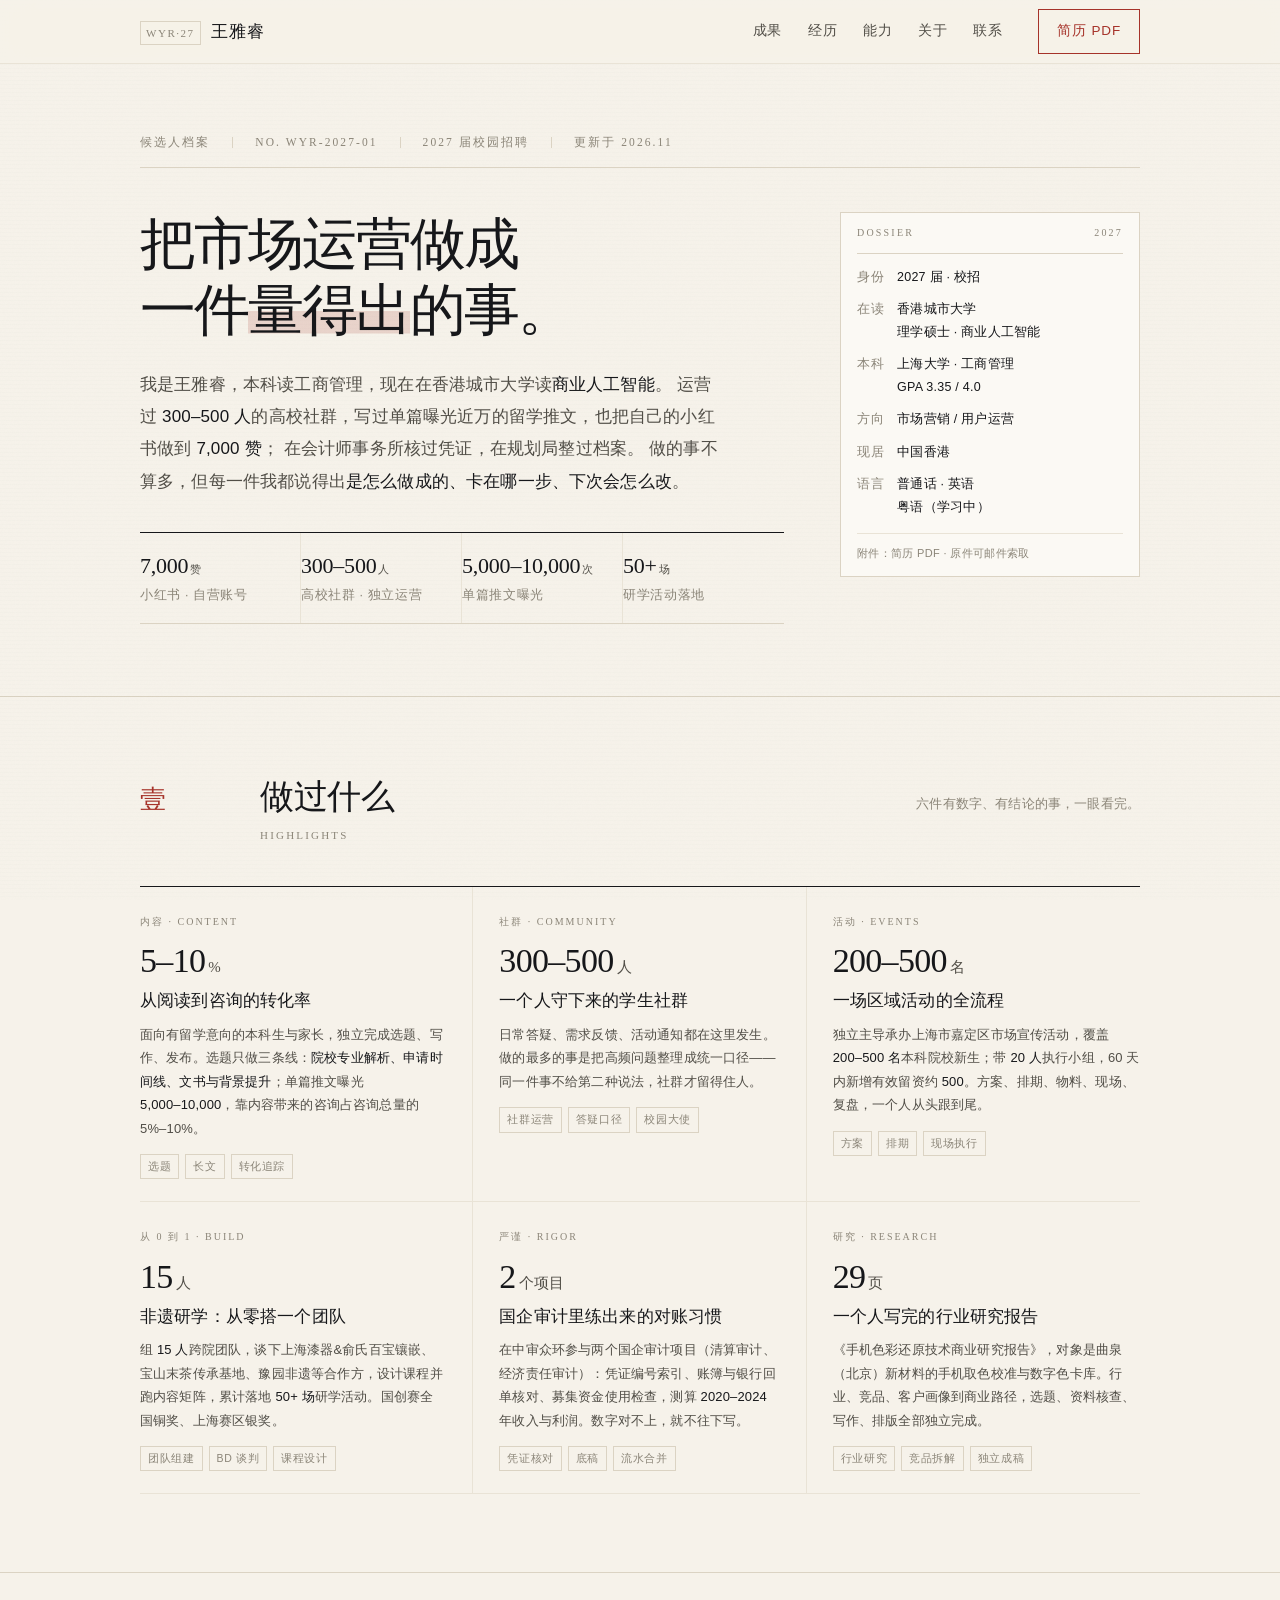
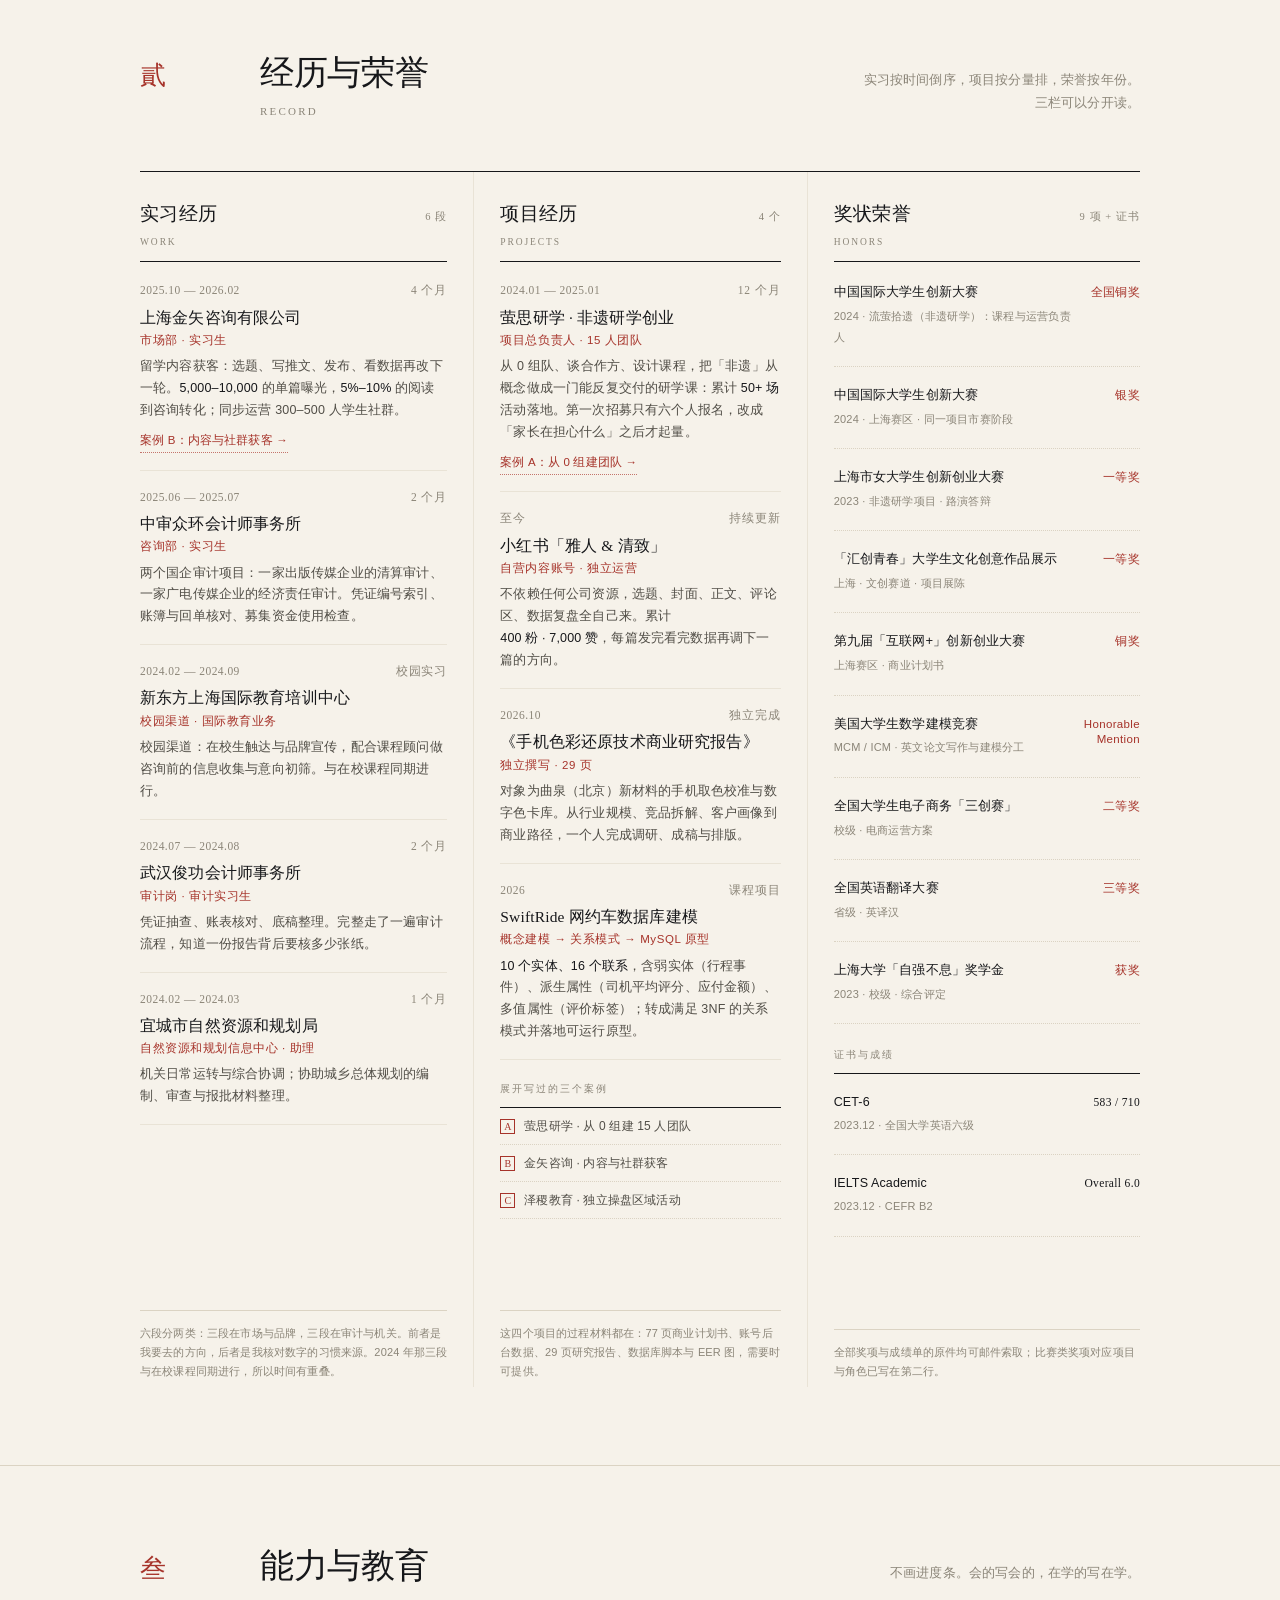
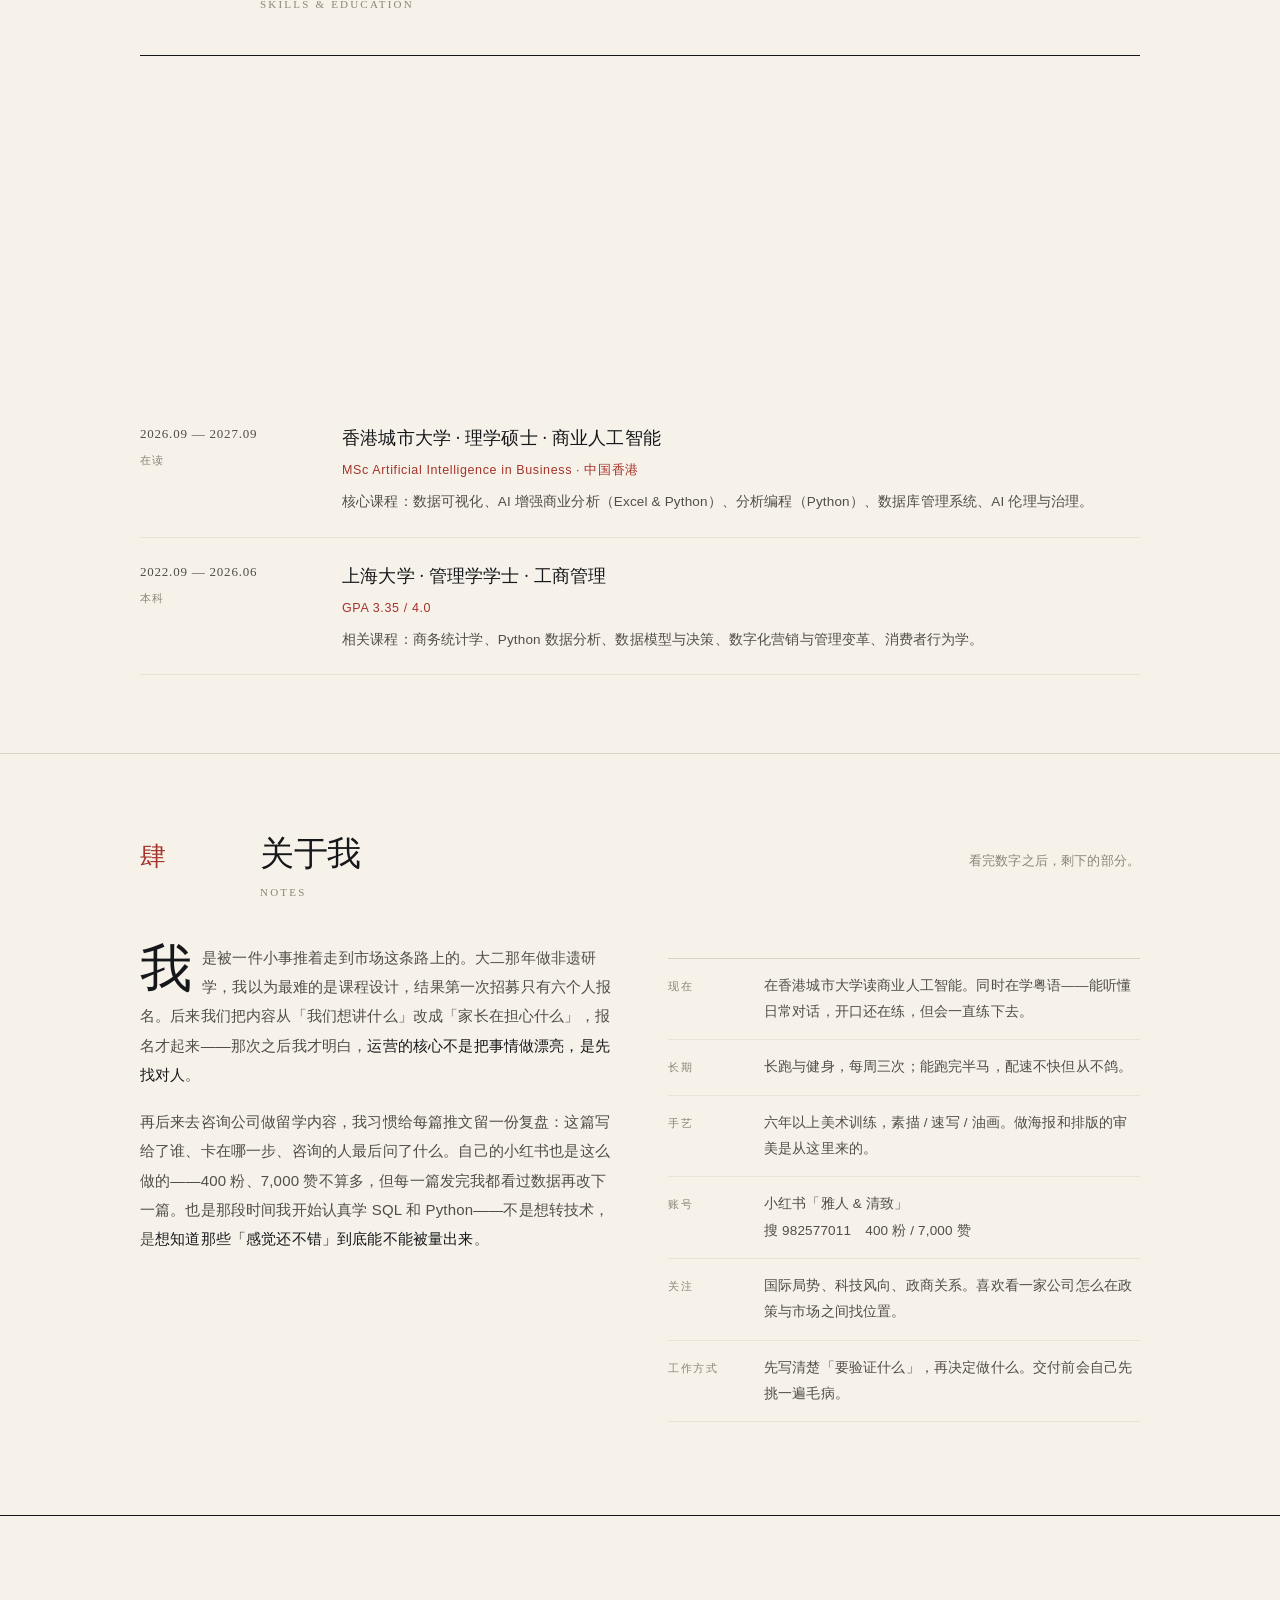
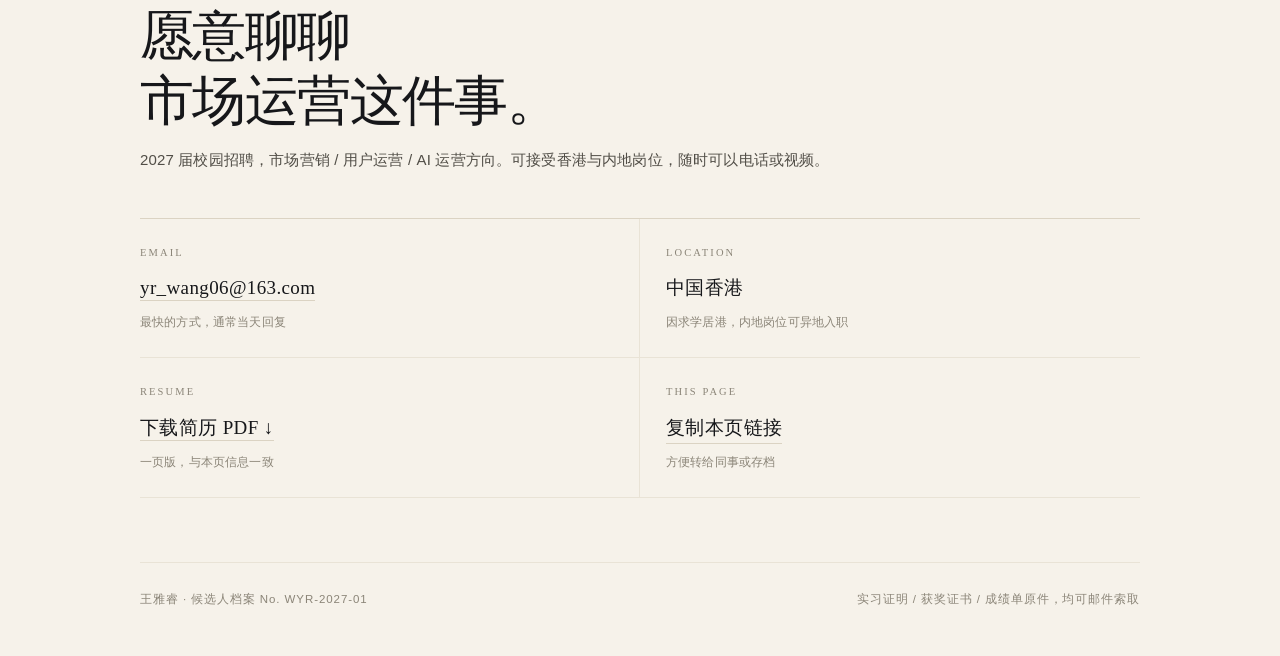
==== commit 4bf3554d: "文案：去掉两家被审单位名称，改为行业表述 - 成果卡「严谨」：在中审众环参与两个国企审计项目（清算审计、经济责任审计） - 实习栏中审众环：一家出版传媒企业的清算审计、一家广电传媒企业的经济责任审计 " ====
--- a/index.html
+++ b/index.html
@@ -137,7 +137,7 @@
         <div class="hl-k">严谨 · Rigor</div>
         <div class="hl-n">2<span class="u">个项目</span></div>
         <h3>国企审计里练出来的对账习惯</h3>
-        <p>在中审众环参与武大出版传媒清算审计、广电天汉经济责任审计：凭证编号索引、账簿与银行回单核对、募集资金使用检查，测算 <b class="nb">2020–2024</b> 年收入与利润。数字对不上，就不往下写。</p>
+        <p>在中审众环参与两个国企审计项目（清算审计、经济责任审计）：凭证编号索引、账簿与银行回单核对、募集资金使用检查，测算 <b class="nb">2020–2024</b> 年收入与利润。数字对不上，就不往下写。</p>
         <div class="hl-tags"><span>凭证核对</span><span>底稿</span><span>流水合并</span></div>
       </article>
 
@@ -181,7 +181,7 @@
           <div class="rec-when">2025.06 — 2025.07<span>2 个月</span></div>
           <h4>中审众环会计师事务所</h4>
           <div class="rec-pos">咨询部 · 实习生</div>
-          <p>两个国企审计项目：武大出版传媒清算审计、广电天汉经济责任审计。凭证编号索引、账簿与回单核对、募集资金使用检查。</p>
+          <p>两个国企审计项目：一家出版传媒企业的清算审计、一家广电传媒企业的经济责任审计。凭证编号索引、账簿与回单核对、募集资金使用检查。</p>
         </article>
 
         <article class="rec reveal">
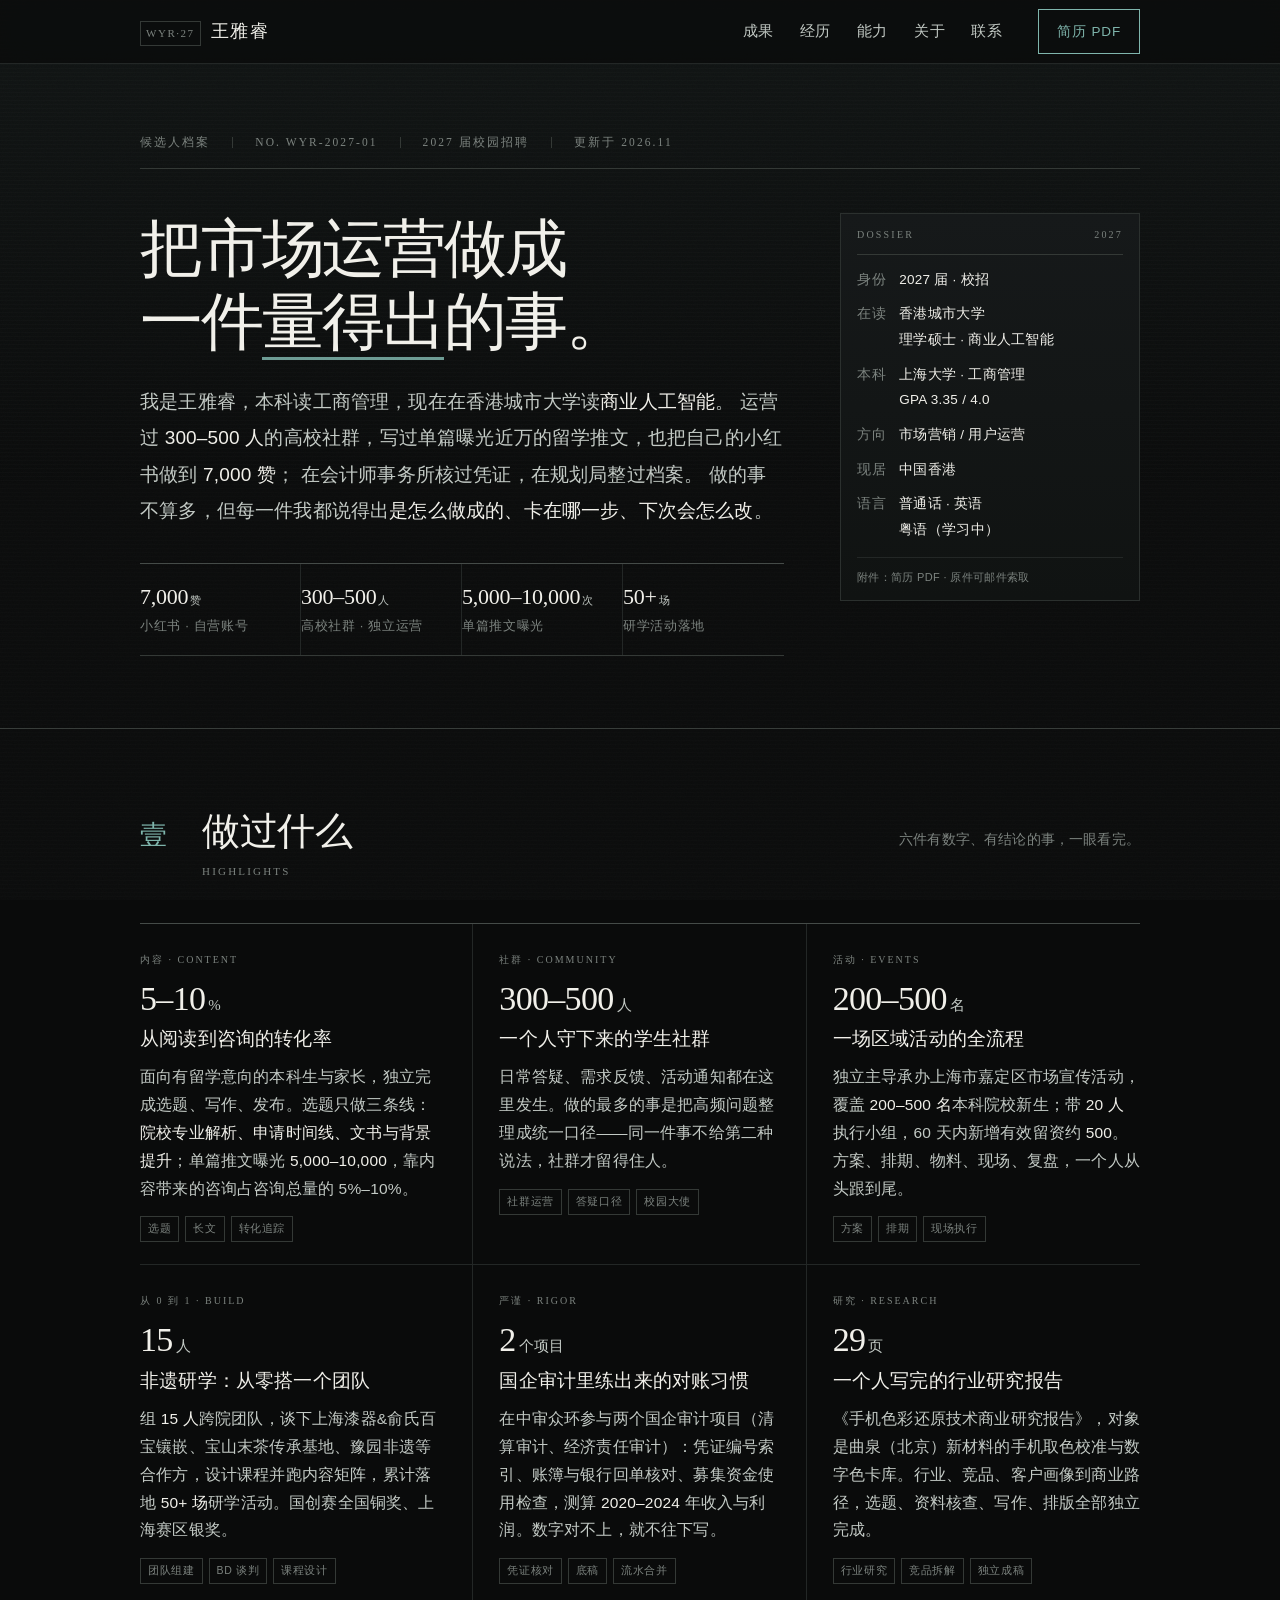
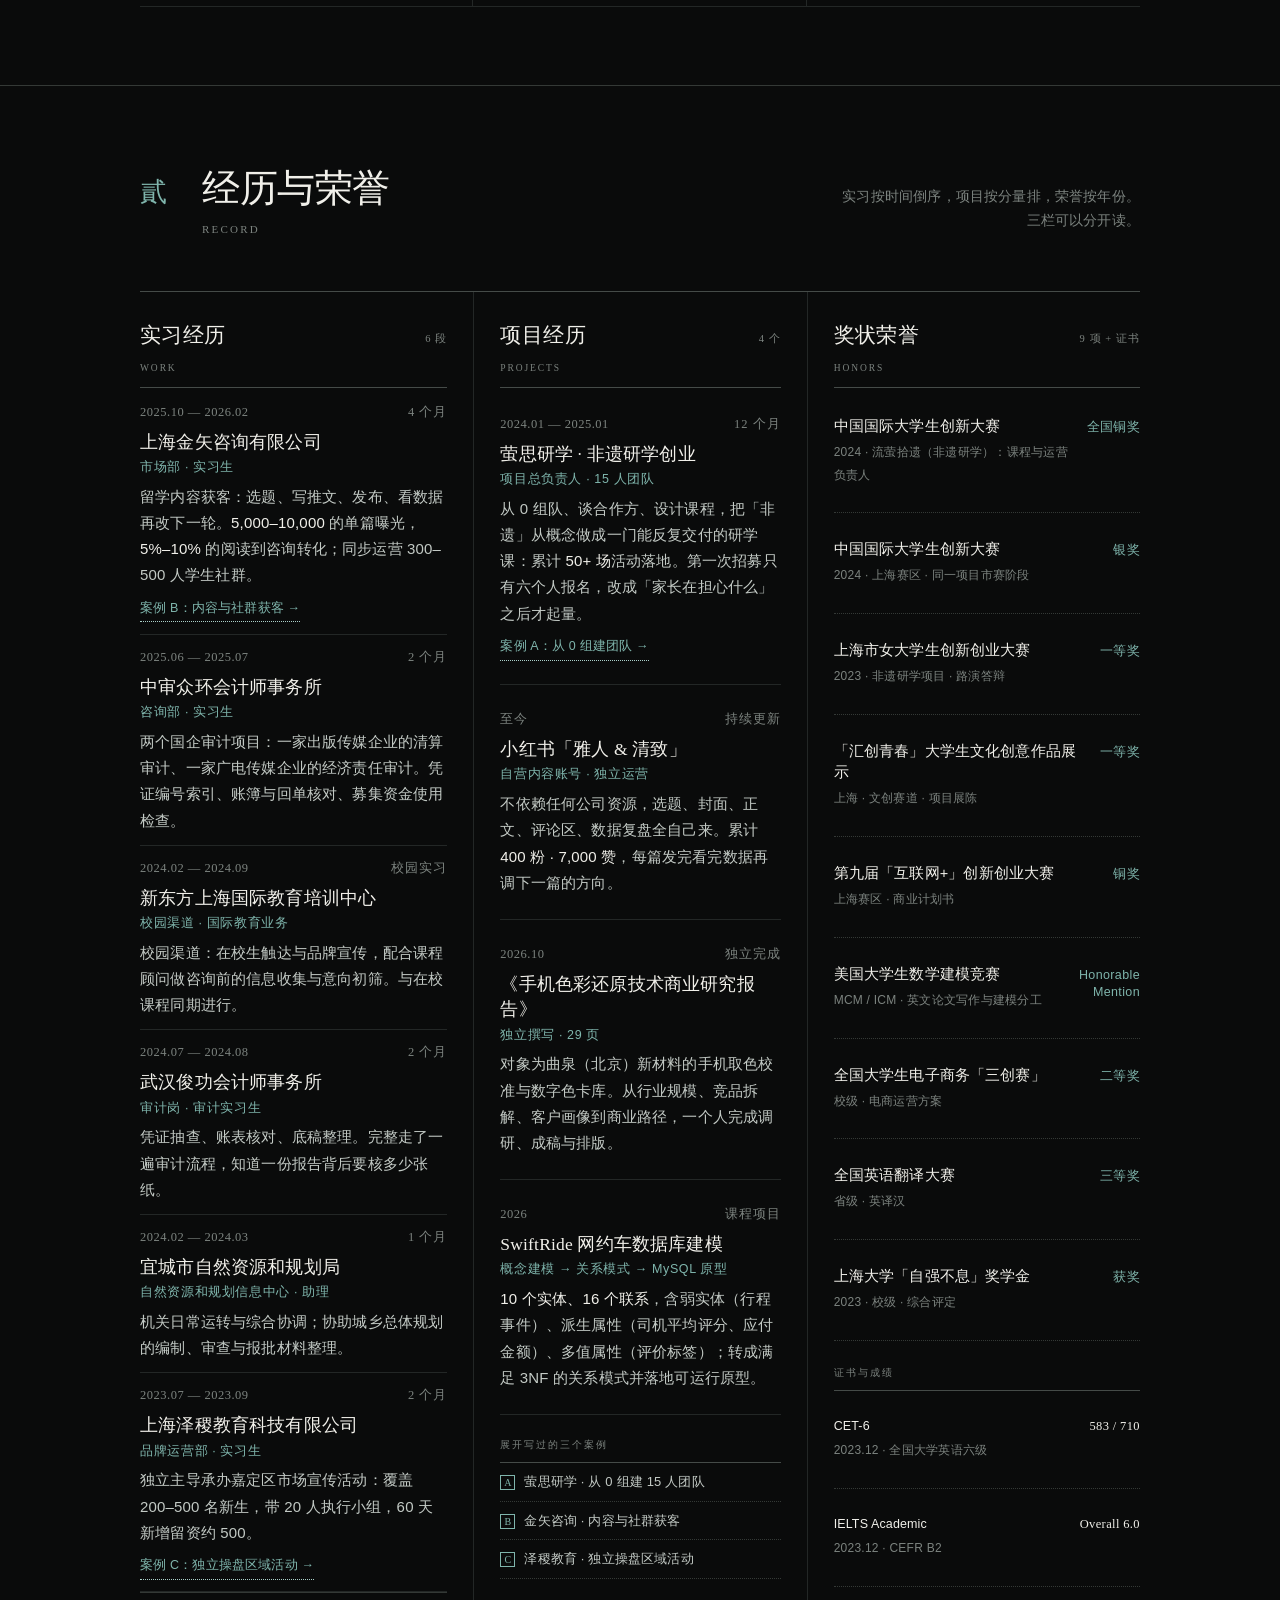
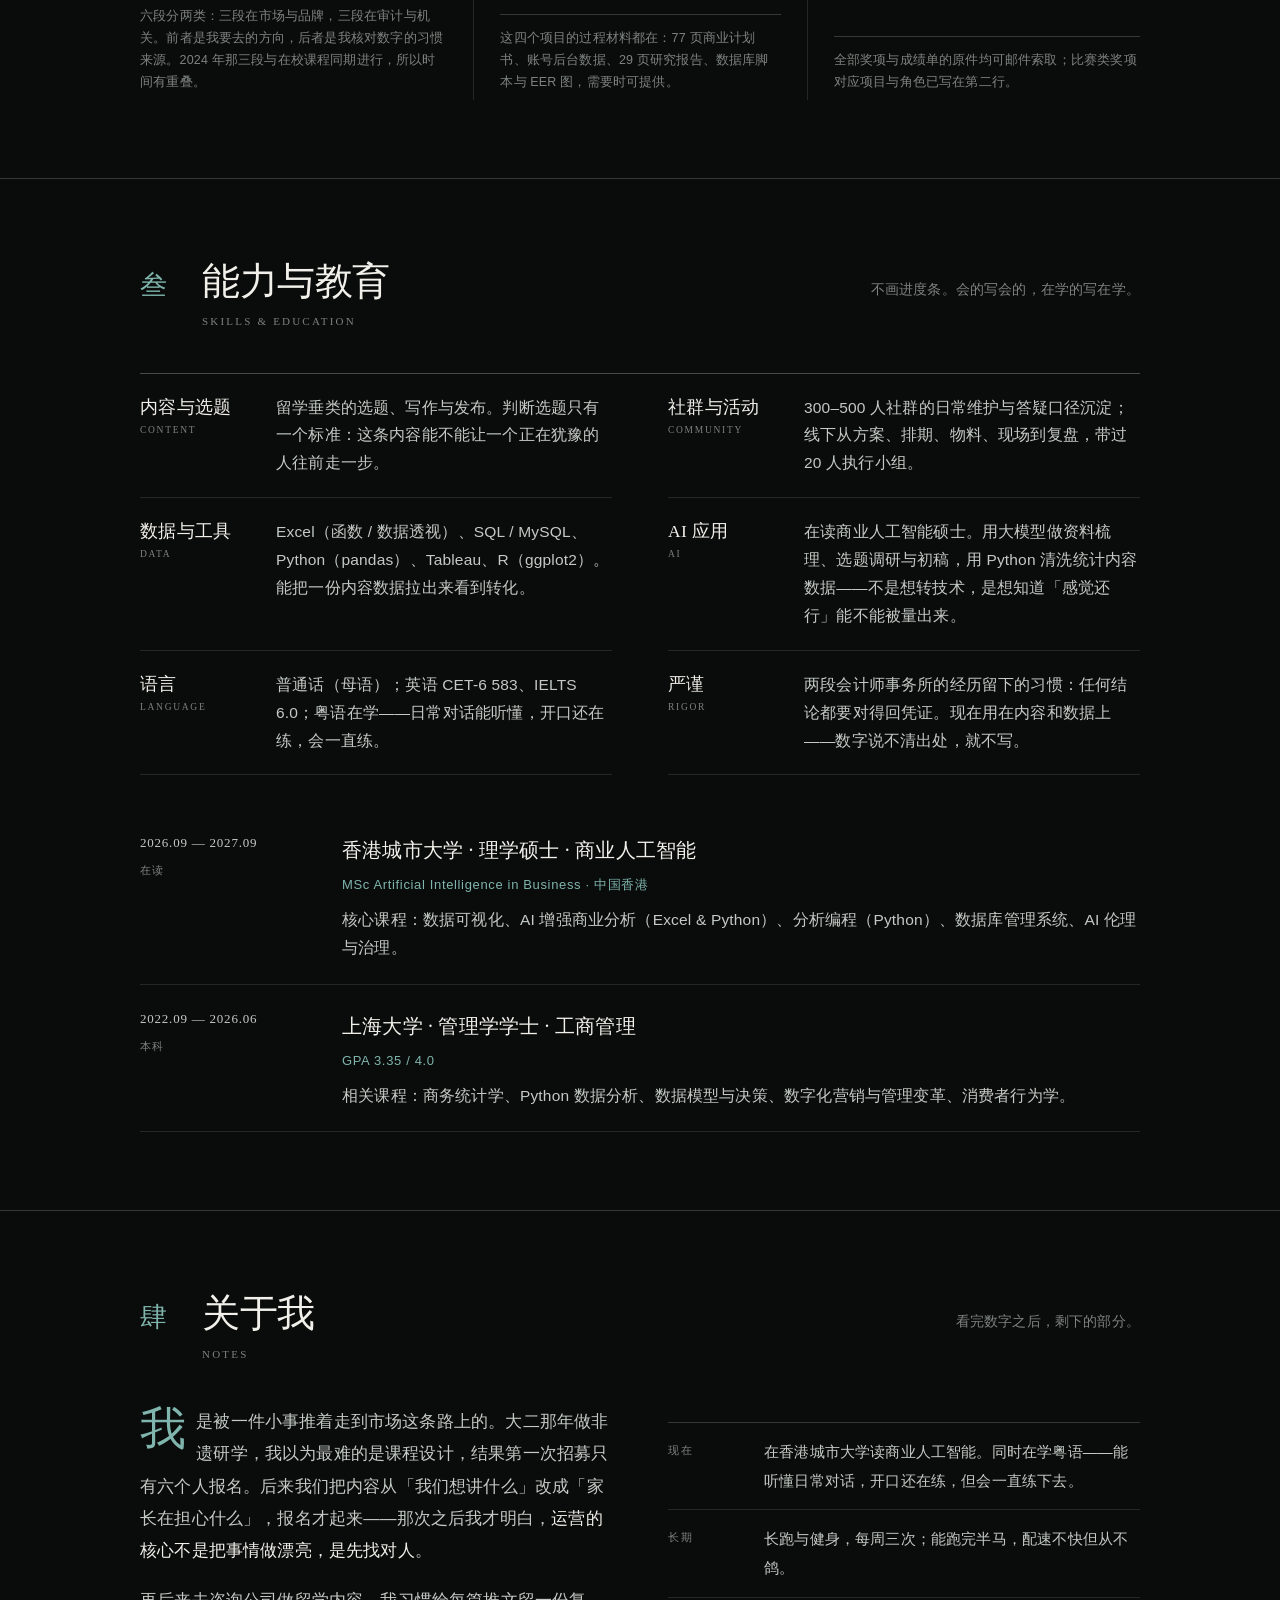
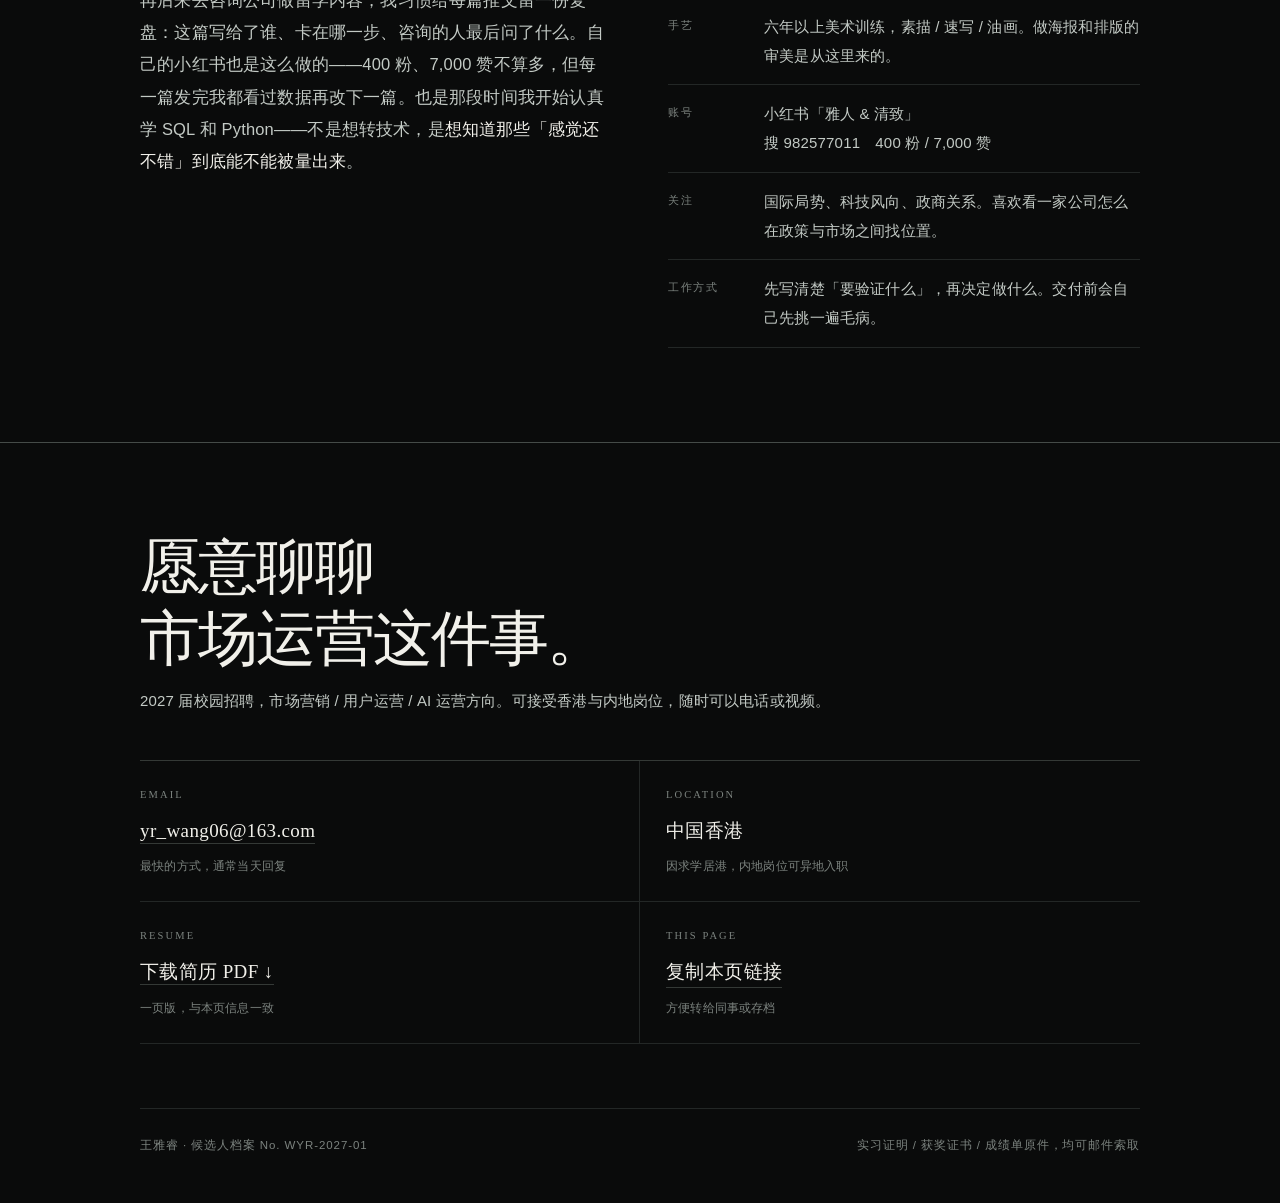
==== commit 1a302950: "换肤：石墨冷青暗色主题 + 商务大字 - 全站转暗色：底 #0A0B0B，暖白正文，冷青 #7FB5AC 做强调（原印章红退场） - 字号整体上调：正文 17.5px/行高 1.9，标题 +12%，卡" ====
--- a/index.html
+++ b/index.html
@@ -8,9 +8,10 @@
 <meta property="og:title" content="王雅睿 · 候选人档案">
 <meta property="og:description" content="把市场运营做成一件量得出的事：内容、社群、活动、数据，四件事都有数字。">
 <meta property="og:type" content="profile">
-<meta name="theme-color" content="#F6F2EA">
+<meta name="theme-color" content="#0A0B0B">
+<meta name="color-scheme" content="dark">
 <link rel="stylesheet" href="assets/css/style.css">
-<link rel="icon" href="data:image/svg+xml,%3Csvg xmlns='http://www.w3.org/2000/svg' viewBox='0 0 32 32'%3E%3Crect width='32' height='32' fill='%23F6F2EA'/%3E%3Ctext x='16' y='23' font-family='serif' font-size='19' text-anchor='middle' fill='%2316171A'%3E王%3C/text%3E%3C/svg%3E">
+<link rel="icon" href="data:image/svg+xml,%3Csvg xmlns='http://www.w3.org/2000/svg' viewBox='0 0 32 32'%3E%3Crect width='32' height='32' fill='%230D0F0E'/%3E%3Ctext x='16' y='23' font-family='serif' font-size='19' text-anchor='middle' fill='%237FB5AC'%3E王%3C/text%3E%3C/svg%3E">
 </head>
 <body>
 
--- a/assets/css/style.css
+++ b/assets/css/style.css
@@ -4,20 +4,24 @@
    ========================================================================== */
 
 :root{
-  --paper:      #F6F2EA;
-  --paper-2:    #FBF9F4;
-  --paper-3:    #EFE9DC;
-  --ink:        #16171A;
-  --ink-2:      #514E47;
-  --ink-3:      #8B8578;
-  --rule:       #DBD3C3;
-  --rule-soft:  #E9E3D6;
-  --seal:       #A6332A;
-  --seal-soft:  #C4756C;
-  --deep:       #1F3B34;
-  --deep-2:     #2E5148;
-  --ok:         #3F6B4A;
-  --warn:       #9A7433;
+  --paper:      #0A0B0B;
+  --paper-2:    #131615;
+  --paper-3:    #1B1F1D;
+  --ink:        #F1F0EA;
+  --ink-2:      #C3CAC5;
+  --ink-3:      #7C837F;
+  --rule:       #343936;
+  --rule-soft:  #232726;
+  --rule-strong:#454B48;
+  --seal:       #7FB5AC;
+  --seal-soft:  #A9CFC8;
+  --chart-1:    #7FB5AC;
+  --chart-2:    #CBD6D2;
+  --on-chart:   #0A100F;
+  --deep:       #E9E7E0;
+  --deep-2:     #CBC8BF;
+  --ok:         #7FA88B;
+  --warn:       #C9A063;
 
   --serif: "Songti SC","STSong","Noto Serif CJK SC","Source Han Serif SC","Hiragino Mincho ProN",serif;
   --sans: "PingFang SC","Hiragino Sans GB","Hiragino Sans GB W3","Microsoft YaHei","Noto Sans CJK SC",sans-serif;
@@ -25,12 +29,13 @@
 
   --wrap: 1080px;
   --gut: 28px;
-  --lh: 1.85;
+  --lh: 1.9;
 }
 
 *,*::before,*::after{ box-sizing:border-box; }
 
 html{
+  color-scheme:dark;
   -webkit-text-size-adjust:100%;
   scroll-behavior:smooth;
   scroll-padding-top:88px;
@@ -41,7 +46,7 @@
   background:var(--paper);
   color:var(--ink);
   font-family:var(--sans);
-  font-size:16px;
+  font-size:17.5px;
   line-height:var(--lh);
   letter-spacing:.01em;
   -webkit-font-smoothing:antialiased;
@@ -54,21 +59,22 @@
   content:"";
   position:fixed; inset:0; z-index:0; pointer-events:none;
   background-image:
-    repeating-linear-gradient(to bottom, rgba(31,59,52,.02) 0 1px, transparent 1px 4px);
-  mix-blend-mode:multiply;
-  opacity:.55;
+    linear-gradient(to bottom, rgba(127,181,172,.055), rgba(127,181,172,0) 500px),
+    repeating-linear-gradient(to bottom, rgba(255,255,255,.011) 0 1px, transparent 1px 4px);
+  mix-blend-mode:normal;
+  opacity:1;
 }
 body::after{
   content:"";
   position:fixed; inset:0; z-index:0; pointer-events:none;
   background-image:url("data:image/svg+xml,%3Csvg xmlns='http://www.w3.org/2000/svg' width='160' height='160'%3E%3Cfilter id='n'%3E%3CfeTurbulence type='fractalNoise' baseFrequency='.82' numOctaves='3'/%3E%3C/filter%3E%3Crect width='160' height='160' filter='url(%23n)' opacity='.5'/%3E%3C/svg%3E");
-  opacity:.035;
-  mix-blend-mode:multiply;
+  opacity:.045;
+  mix-blend-mode:screen;
 }
 
 .wrap{ width:100%; max-width:var(--wrap); margin:0 auto; padding:0 40px; position:relative; z-index:1; }
 
-::selection{ background:var(--seal); color:#fff; }
+::selection{ background:var(--seal); color:#08100E; }
 
 a{ color:inherit; }
 
@@ -78,7 +84,7 @@
   position:fixed; top:0; left:0; right:0; z-index:60;
   height:64px;
   display:flex; align-items:center;
-  background:rgba(246,242,234,.82);
+  background:rgba(10,11,11,.72);
   -webkit-backdrop-filter:saturate(180%) blur(14px);
   backdrop-filter:saturate(180%) blur(14px);
   border-bottom:1px solid var(--rule-soft);
@@ -89,7 +95,7 @@
 
 .brand{
   display:flex; align-items:baseline; gap:10px;
-  font-family:var(--serif); font-size:17px; letter-spacing:.08em;
+  font-family:var(--serif); font-size:18px; letter-spacing:.08em;
   text-decoration:none; white-space:nowrap;
 }
 .brand .idx{
@@ -101,7 +107,7 @@
 .nav a{
   position:relative;
   display:block; padding:6px 12px;
-  font-size:13.5px; color:var(--ink-2); text-decoration:none;
+  font-size:14.5px; color:var(--ink-2); text-decoration:none;
   letter-spacing:.04em;
   transition:color .2s;
 }
@@ -117,7 +123,7 @@
 .btn{
   display:inline-flex; align-items:center; gap:8px;
   padding:9px 18px;
-  border:1px solid var(--ink);
+  border:1px solid var(--rule-strong);
   background:transparent; color:var(--ink);
   font-family:var(--sans); font-size:13.5px; letter-spacing:.06em;
   text-decoration:none; cursor:pointer;
@@ -126,7 +132,7 @@
 }
 .btn:hover{ background:var(--ink); color:var(--paper); }
 .btn--seal{ border-color:var(--seal); color:var(--seal); }
-.btn--seal:hover{ background:var(--seal); color:#fff; }
+.btn--seal:hover{ background:var(--seal); color:#08100E; }
 
 .progress{
   position:fixed; top:64px; left:0; height:2px; width:0;
@@ -155,32 +161,33 @@
 .hero h1{
   margin:0 0 26px;
   font-family:var(--serif); font-weight:400;
-  font-size:clamp(34px,4.4vw,58px);
+  font-size:clamp(38px,4.9vw,64px);
   line-height:1.16;
   letter-spacing:-.035em;
 }
 .hero h1 em{
   font-style:normal;
   position:relative; white-space:nowrap;
-  background-image:linear-gradient(rgba(166,51,42,.16),rgba(166,51,42,.16));
+  background-image:linear-gradient(rgba(127,181,172,.85),rgba(127,181,172,.85));
   background-repeat:no-repeat;
-  background-position:0 82%;
-  background-size:0% .40em;
+  background-position:0 100%;
+  background-size:0% 3px;
+  padding-bottom:.06em;
   animation:swipe 1.05s .45s cubic-bezier(.22,1,.36,1) forwards;
   -webkit-box-decoration-break:clone; box-decoration-break:clone;
 }
-@keyframes swipe{ to{ background-size:100% .40em; } }
+@keyframes swipe{ to{ background-size:100% 3px; } }
 
 .hero-lead{
-  margin:0 0 34px; max-width:34em;
-  font-size:17px; line-height:1.9; color:var(--ink-2);
+  margin:0 0 34px; max-width:35.5em;
+  font-size:19px; line-height:1.9; color:var(--ink-2);
 }
 .hero-lead strong{ color:var(--ink); font-weight:500; }
 
 /* 前置数字条 */
 .statbar{
   display:grid; grid-template-columns:repeat(4,1fr);
-  border-top:1px solid var(--ink); border-bottom:1px solid var(--rule);
+  border-top:1px solid var(--rule-strong); border-bottom:1px solid var(--rule);
 }
 .stat{
   padding:20px 18px 18px 0;
@@ -194,15 +201,15 @@
 }
 .stat .n .u{ font-size:.5em; letter-spacing:.02em; margin-left:2px; color:var(--ink-2); }
 .stat .k{
-  margin-top:7px; font-size:12.5px; color:var(--ink-3);
+  margin-top:7px; font-size:13px; color:var(--ink-3);
   letter-spacing:.05em; line-height:1.6;
 }
 
 /* 档案卡 */
 .dossier{
   position:relative;
-  border:1px solid var(--rule);
-  background:var(--paper-2);
+  border:1px solid #2B302E;
+  background:linear-gradient(180deg,#16191A,#101312);
   padding:0 16px 14px;
 }
 .dossier-cap{
@@ -215,7 +222,7 @@
 .dossier dl{
   margin:0; padding:0 0 14px;
   display:grid; grid-template-columns:auto 1fr; gap:9px 12px;
-  font-size:12.5px;
+  font-size:13.5px;
 }
 .dossier dt{ color:var(--ink-3); letter-spacing:.08em; white-space:nowrap; }
 .dossier dd{ margin:0; color:var(--ink); letter-spacing:.02em; }
@@ -229,17 +236,17 @@
 .sec{ padding:78px 0; border-top:1px solid var(--rule); }
 
 .sec-head{
-  display:grid; grid-template-columns:96px 1fr auto; gap:24px;
+  display:grid; grid-template-columns:42px 1fr auto; gap:20px;
   align-items:baseline; margin-bottom:44px;
 }
 .sec-num{
-  font-family:var(--serif); font-size:26px; color:var(--seal);
-  letter-spacing:.1em;
+  font-family:var(--serif); font-size:27px; color:var(--seal);
+  letter-spacing:.04em;
 }
 .sec-title{
   margin:0;
   font-family:var(--serif); font-weight:400;
-  font-size:clamp(24px,3vw,34px); letter-spacing:-.01em; line-height:1.3;
+  font-size:clamp(27px,3.35vw,38px); letter-spacing:-.01em; line-height:1.3;
 }
 .sec-title small{
   display:block; margin-top:8px;
@@ -247,7 +254,7 @@
   color:var(--ink-3); text-transform:uppercase;
 }
 .sec-note{
-  font-size:13px; color:var(--ink-3); max-width:22em; text-align:right;
+  font-size:14px; color:var(--ink-3); max-width:22em; text-align:right;
   line-height:1.7;
 }
 
@@ -259,7 +266,7 @@
 
 .hl-grid{
   display:grid; grid-template-columns:repeat(3,1fr);
-  border-top:1px solid var(--ink);
+  border-top:1px solid var(--rule-strong);
 }
 .hl{
   padding:26px 26px 22px 0;
@@ -282,9 +289,9 @@
 .hl-n .u{ font-size:.44em; letter-spacing:.02em; margin-left:3px; color:var(--ink-2); }
 .hl h3{
   margin:10px 0 10px; font-family:var(--serif); font-weight:400;
-  font-size:16.5px; line-height:1.45; letter-spacing:.01em;
-}
-.hl p{ margin:0; font-size:13px; color:var(--ink-2); line-height:1.8; }
+  font-size:18.5px; line-height:1.45; letter-spacing:.01em;
+}
+.hl p{ margin:0; font-size:15.5px; color:var(--ink-2); line-height:1.8; }
 .hl p b{ color:var(--ink); font-weight:500; font-variant-numeric:tabular-nums; }
 .hl-tags{ display:flex; flex-wrap:wrap; gap:6px; margin-top:14px; }
 .hl-tags span{
@@ -296,7 +303,7 @@
 
 .record{
   display:grid; grid-template-columns:repeat(3,1fr);
-  border-top:1px solid var(--ink);
+  border-top:1px solid var(--rule-strong);
 }
 .col{ padding:24px 26px 6px; border-left:1px solid var(--rule-soft); }
 .col:first-child{ padding-left:0; border-left:0; }
@@ -305,11 +312,11 @@
 .col-head{
   display:flex; justify-content:space-between; align-items:baseline; gap:10px;
   padding-bottom:10px; margin-bottom:2px;
-  border-bottom:1px solid var(--ink);
+  border-bottom:1px solid var(--rule-strong);
 }
 .col-head h3{
   margin:0; font-family:var(--serif); font-weight:400;
-  font-size:19px; letter-spacing:.02em;
+  font-size:21px; letter-spacing:.02em;
 }
 .col-head h3 small{
   display:block; margin-top:3px;
@@ -321,24 +328,27 @@
   color:var(--ink-3); white-space:nowrap;
 }
 
+#internship .rec{ padding:11px 0; }
+#projects .rec{ padding:23px 0; }
+#honors .hon{ padding:26px 0; }
 .rec{ padding:16px 0; border-bottom:1px solid var(--rule-soft); }
 .rec:last-child{ border-bottom:0; }
 .rec-when{
-  font-family:var(--num); font-size:11.5px; letter-spacing:.04em;
+  font-family:var(--num); font-size:12.5px; letter-spacing:.04em;
   color:var(--ink-3); font-variant-numeric:tabular-nums;
   display:flex; justify-content:space-between; gap:8px;
 }
 .rec-when span{ letter-spacing:.08em; }
 .rec h4{
   margin:5px 0 3px; font-family:var(--serif); font-weight:400;
-  font-size:15.5px; line-height:1.45; letter-spacing:.01em;
-}
-.rec-pos{ font-size:11.5px; color:var(--seal); letter-spacing:.05em; line-height:1.5; }
-.rec p{ margin:7px 0 0; font-size:12.5px; color:var(--ink-2); line-height:1.75; }
+  font-size:17.5px; line-height:1.45; letter-spacing:.01em;
+}
+.rec-pos{ font-size:12.5px; color:var(--seal); letter-spacing:.05em; line-height:1.5; }
+.rec p{ margin:7px 0 0; font-size:15px; color:var(--ink-2); line-height:1.75; }
 .rec p b{ color:var(--ink); font-weight:500; font-variant-numeric:tabular-nums; }
 .rec-more{
   display:inline-block; margin-top:8px;
-  font-size:11.5px; color:var(--seal); text-decoration:none;
+  font-size:12.5px; color:var(--seal); text-decoration:none;
   border-bottom:1px dotted var(--seal-soft); padding-bottom:1px;
 }
 .rec-more:hover{ border-bottom-style:solid; }
@@ -348,7 +358,7 @@
 .col-note{
   margin:auto 0 0; padding-top:13px;
   border-top:1px solid var(--rule);
-  font-size:11px; color:var(--ink-3); line-height:1.75;
+  font-size:12.5px; color:var(--ink-3); line-height:1.75;
 }
 
 /* 荣誉条目 */
@@ -356,17 +366,17 @@
   display:flex; justify-content:space-between; align-items:baseline; gap:12px;
   padding:19px 0; border-bottom:1px dotted var(--rule);
 }
-.hon b{ display:block; font-weight:500; font-size:13px; line-height:1.45; letter-spacing:.01em; }
-.hon span{ display:block; font-size:11px; color:var(--ink-3); letter-spacing:.02em; margin-top:4px; }
+.hon b{ display:block; font-weight:500; font-size:14.5px; line-height:1.45; letter-spacing:.01em; }
+.hon span{ display:block; font-size:12px; color:var(--ink-3); letter-spacing:.02em; margin-top:4px; }
 .hon em{
-  font-style:normal; font-size:11.5px; color:var(--seal);
+  font-style:normal; font-size:12.5px; color:var(--seal);
   letter-spacing:.03em; white-space:nowrap; text-align:right; line-height:1.35;
 }
 .hon--sm b{ font-size:12.5px; }
 .hon--sm em{ color:var(--ink); font-family:var(--num); }
 .sub-head{
   margin-top:22px; padding-bottom:8px;
-  border-bottom:1px solid var(--ink);
+  border-bottom:1px solid var(--rule-strong);
   font-family:var(--num); font-size:10px; letter-spacing:.2em;
   text-transform:uppercase; color:var(--ink-3);
 }
@@ -377,7 +387,7 @@
 .case-idx a{
   display:flex; align-items:baseline; gap:9px;
   padding:9px 0; border-bottom:1px dotted var(--rule);
-  font-size:12px; color:var(--ink-2); text-decoration:none;
+  font-size:13px; color:var(--ink-2); text-decoration:none;
   line-height:1.5;
 }
 .case-idx a b{
@@ -394,7 +404,7 @@
 
 .skills{
   display:grid; grid-template-columns:1fr 1fr; gap:0 56px;
-  border-top:1px solid var(--ink);
+  border-top:1px solid var(--rule-strong);
 }
 .sk{
   padding:20px 0; border-bottom:1px solid var(--rule-soft);
@@ -402,14 +412,14 @@
 }
 .sk h4{
   margin:0; font-family:var(--serif); font-weight:400;
-  font-size:15.5px; letter-spacing:.02em; line-height:1.5;
+  font-size:17.5px; letter-spacing:.02em; line-height:1.5;
 }
 .sk h4 span{
   display:block; margin-top:3px;
   font-family:var(--num); font-size:9.5px; letter-spacing:.18em;
   text-transform:uppercase; color:var(--ink-3);
 }
-.sk p{ margin:0; font-size:13px; color:var(--ink-2); line-height:1.8; }
+.sk p{ margin:0; font-size:15.5px; color:var(--ink-2); line-height:1.8; }
 
 .edu{ margin-top:34px; }
 .edu-row{
@@ -423,21 +433,21 @@
 .edu-when span{ display:block; font-size:11px; color:var(--ink-3); letter-spacing:.1em; margin-top:4px; }
 .edu-row h4{
   margin:0 0 4px; font-family:var(--serif); font-weight:400;
-  font-size:18px; letter-spacing:.01em;
-}
-.edu-meta{ font-size:12.5px; color:var(--seal); letter-spacing:.05em; }
-.edu-row p{ margin:8px 0 0; font-size:13.5px; color:var(--ink-2); line-height:1.8; }
+  font-size:20px; letter-spacing:.01em;
+}
+.edu-meta{ font-size:13px; color:var(--seal); letter-spacing:.05em; }
+.edu-row p{ margin:8px 0 0; font-size:15.5px; color:var(--ink-2); line-height:1.8; }
 
 /* ============================== 关于 ============================== */
 
 .about{
   display:grid; grid-template-columns:1fr 1fr; gap:56px;
-  font-size:15px; line-height:1.95; color:var(--ink-2);
+  font-size:16.5px; line-height:1.95; color:var(--ink-2);
 }
 .about p{ margin:0 0 18px; }
 .about p:first-child::first-letter{
-  float:left; font-family:var(--serif); font-size:52px; line-height:.86;
-  padding:4px 10px 0 0; color:var(--ink);
+  float:left; font-family:var(--serif); font-size:46px; line-height:.86;
+  padding:4px 10px 0 0; color:var(--seal);
 }
 .about strong{ color:var(--ink); font-weight:500; }
 
@@ -445,17 +455,17 @@
 .note-row{
   display:grid; grid-template-columns:80px 1fr; gap:16px;
   padding:14px 0; border-bottom:1px solid var(--rule-soft);
-  font-size:13.5px;
+  font-size:15px;
 }
 .note-row dt{ color:var(--ink-3); font-family:var(--num); font-size:11px; letter-spacing:.14em; padding-top:3px; }
 .note-row dd{ margin:0; color:var(--ink-2); }
 
 /* ============================== 联系 ============================== */
 
-.contact{ padding:88px 0 0; border-top:1px solid var(--ink); }
+.contact{ padding:88px 0 0; border-top:1px solid var(--rule-strong); }
 .contact h2{
   margin:0 0 12px; font-family:var(--serif); font-weight:400;
-  font-size:clamp(30px,4.4vw,54px); line-height:1.2; letter-spacing:-.03em;
+  font-size:clamp(33px,4.9vw,60px); line-height:1.2; letter-spacing:-.03em;
 }
 .contact .sub{ font-size:15px; color:var(--ink-2); margin:0 0 44px; }
 
@@ -503,14 +513,14 @@
 }
 .backlink:hover{ color:var(--seal); }
 
-.case-head{ border-bottom:1px solid var(--ink); padding-bottom:36px; }
+.case-head{ border-bottom:1px solid var(--rule-strong); padding-bottom:36px; }
 .case-head .kicker{
   font-family:var(--num); font-size:11px; letter-spacing:.2em;
   text-transform:uppercase; color:var(--seal); margin-bottom:16px;
 }
 .case-head h1{
   margin:0 0 20px; font-family:var(--serif); font-weight:400;
-  font-size:clamp(32px,4.6vw,56px); line-height:1.18; letter-spacing:-.03em;
+  font-size:clamp(36px,5.1vw,62px); line-height:1.18; letter-spacing:-.03em;
   max-width:22em;
 }
 .case-head .deck{
@@ -554,14 +564,14 @@
 }
 .step h4{
   margin:0 0 7px; font-family:var(--serif); font-weight:400;
-  font-size:17px; letter-spacing:.01em;
+  font-size:19px; letter-spacing:.01em;
 }
 .step p{ margin:0; font-size:14.5px; color:var(--ink-2); line-height:1.85; }
 
 /* 结果数据块 */
 .results{
   display:grid; grid-template-columns:repeat(3,1fr);
-  border-top:1px solid var(--ink); border-bottom:1px solid var(--rule);
+  border-top:1px solid var(--rule-strong); border-bottom:1px solid var(--rule);
 }
 .res{ padding:22px 20px 22px 0; border-right:1px solid var(--rule-soft); }
 .res:last-child{ border-right:0; }
@@ -582,7 +592,7 @@
 
 .case-foot{
   display:grid; grid-template-columns:1fr 1fr; gap:0;
-  border-top:1px solid var(--ink); margin-top:20px;
+  border-top:1px solid var(--rule-strong); margin-top:20px;
 }
 .cf{
   padding:30px 26px 30px 0; text-decoration:none; color:inherit;
@@ -590,9 +600,33 @@
   transition:background .3s;
 }
 .cf:last-child{ border-right:0; padding-left:26px; padding-right:0; text-align:right; }
-.cf:hover{ background:rgba(166,51,42,.035); }
+.cf:hover{ background:rgba(127,181,172,.055); }
 .cf .k{ font-family:var(--num); font-size:10px; letter-spacing:.2em; color:var(--ink-3); text-transform:uppercase; }
 .cf .t{ font-family:var(--serif); font-size:20px; margin-top:8px; }
+
+/* ============================== 案例页图表配色 ============================== */
+/* 三个案例页的 SVG 是手写内联的，色值硬编码在属性里；
+   这里用属性选择器统一接管，让图表跟着主题走（打印时也随打印变量变深） */
+
+svg [fill="#F6F2EA"]{ fill:var(--paper); }
+svg [fill="#16171A"]{ fill:var(--ink); }
+svg [fill="#514E47"]{ fill:var(--ink-2); }
+svg [fill="#8B8578"]{ fill:var(--ink-3); }
+svg [fill="#DBD3C3"]{ fill:var(--rule); }
+svg [fill="#E9E3D6"]{ fill:var(--rule-soft); }
+svg [fill="#1F3B34"]{ fill:var(--chart-1); }
+svg [fill="#A6332A"]{ fill:var(--chart-1); }
+svg [fill="#fff"]{ fill:var(--on-chart); }
+
+svg [stroke="#F6F2EA"]{ stroke:var(--paper); }
+svg [stroke="#16171A"]{ stroke:var(--ink); }
+svg [stroke="#514E47"]{ stroke:var(--ink-2); }
+svg [stroke="#8B8578"]{ stroke:var(--ink-3); }
+svg [stroke="#DBD3C3"]{ stroke:var(--rule); }
+svg [stroke="#E9E3D6"]{ stroke:var(--rule-soft); }
+svg [stroke="#1F3B34"]{ stroke:var(--chart-1); }
+svg [stroke="#A6332A"]{ stroke:var(--chart-2); }
+svg [stroke="#fff"]{ stroke:var(--on-chart); }
 
 /* ============================== 动效 ============================== */
 
@@ -673,9 +707,17 @@
 /* ============================== 打印 ============================== */
 
 @media print{
-  :root{ --paper:#fff; --paper-2:#fff; }
+  html{ color-scheme:light; }
+  :root{
+    --paper:#fff; --paper-2:#fff; --paper-3:#F4F3EF;
+    --ink:#111111; --ink-2:#3A3A38; --ink-3:#6B6B68;
+    --rule:#C7C6C0; --rule-soft:#DEDCD6; --rule-strong:#4A4A46;
+    --seal:#2C6A61; --seal-soft:#4E8C83;
+    --chart-1:#2C6A61; --chart-2:#7A8F8A; --on-chart:#FFFFFF;
+    --deep:#111111; --deep-2:#333333;
+  }
   @page{ margin:13mm 14mm; }
-  body{ background:#fff; font-size:9.4pt; line-height:1.7; }
+  body{ background:#fff !important; font-size:9.4pt; line-height:1.7; }
   body::before, body::after{ display:none; }
   .topbar, .progress, .nav, .btn, .no-print, .rec-more, .case-idx{ display:none !important; }
   .reveal{ opacity:1 !important; transform:none !important; animation:none !important; }
@@ -693,7 +735,8 @@
   .stat .n .u{ font-size:6.6pt; }
   .stat .k{ font-size:6.8pt; margin-top:2pt; line-height:1.4; }
 
-  .dossier{ break-inside:avoid; page-break-inside:avoid; padding:0 9pt 8pt; }
+  .dossier{ break-inside:avoid; page-break-inside:avoid; padding:0 9pt 8pt;
+            background:#fff !important; border:1px solid #C7C6C0 !important; }
   .dossier-cap{ padding:6pt 0 5pt; margin-bottom:7pt; font-size:6.4pt; }
   .dossier dl{ padding-bottom:7pt; gap:5pt 8pt; }
   .dossier dt, .dossier dd{ font-size:7pt; }
@@ -737,6 +780,7 @@
   .hon{ padding:5pt 0; gap:5pt; }
   #honors .hon{ padding:9.5pt 0; }
   #projects .rec{ padding:9.5pt 0; }
+  #internship .rec{ padding:7pt 0; }
   #honors .hon{ padding:9.5pt 0; }
   #projects .rec{ padding:9.5pt 0; }
   .hon b{ font-size:7pt; line-height:1.35; }
